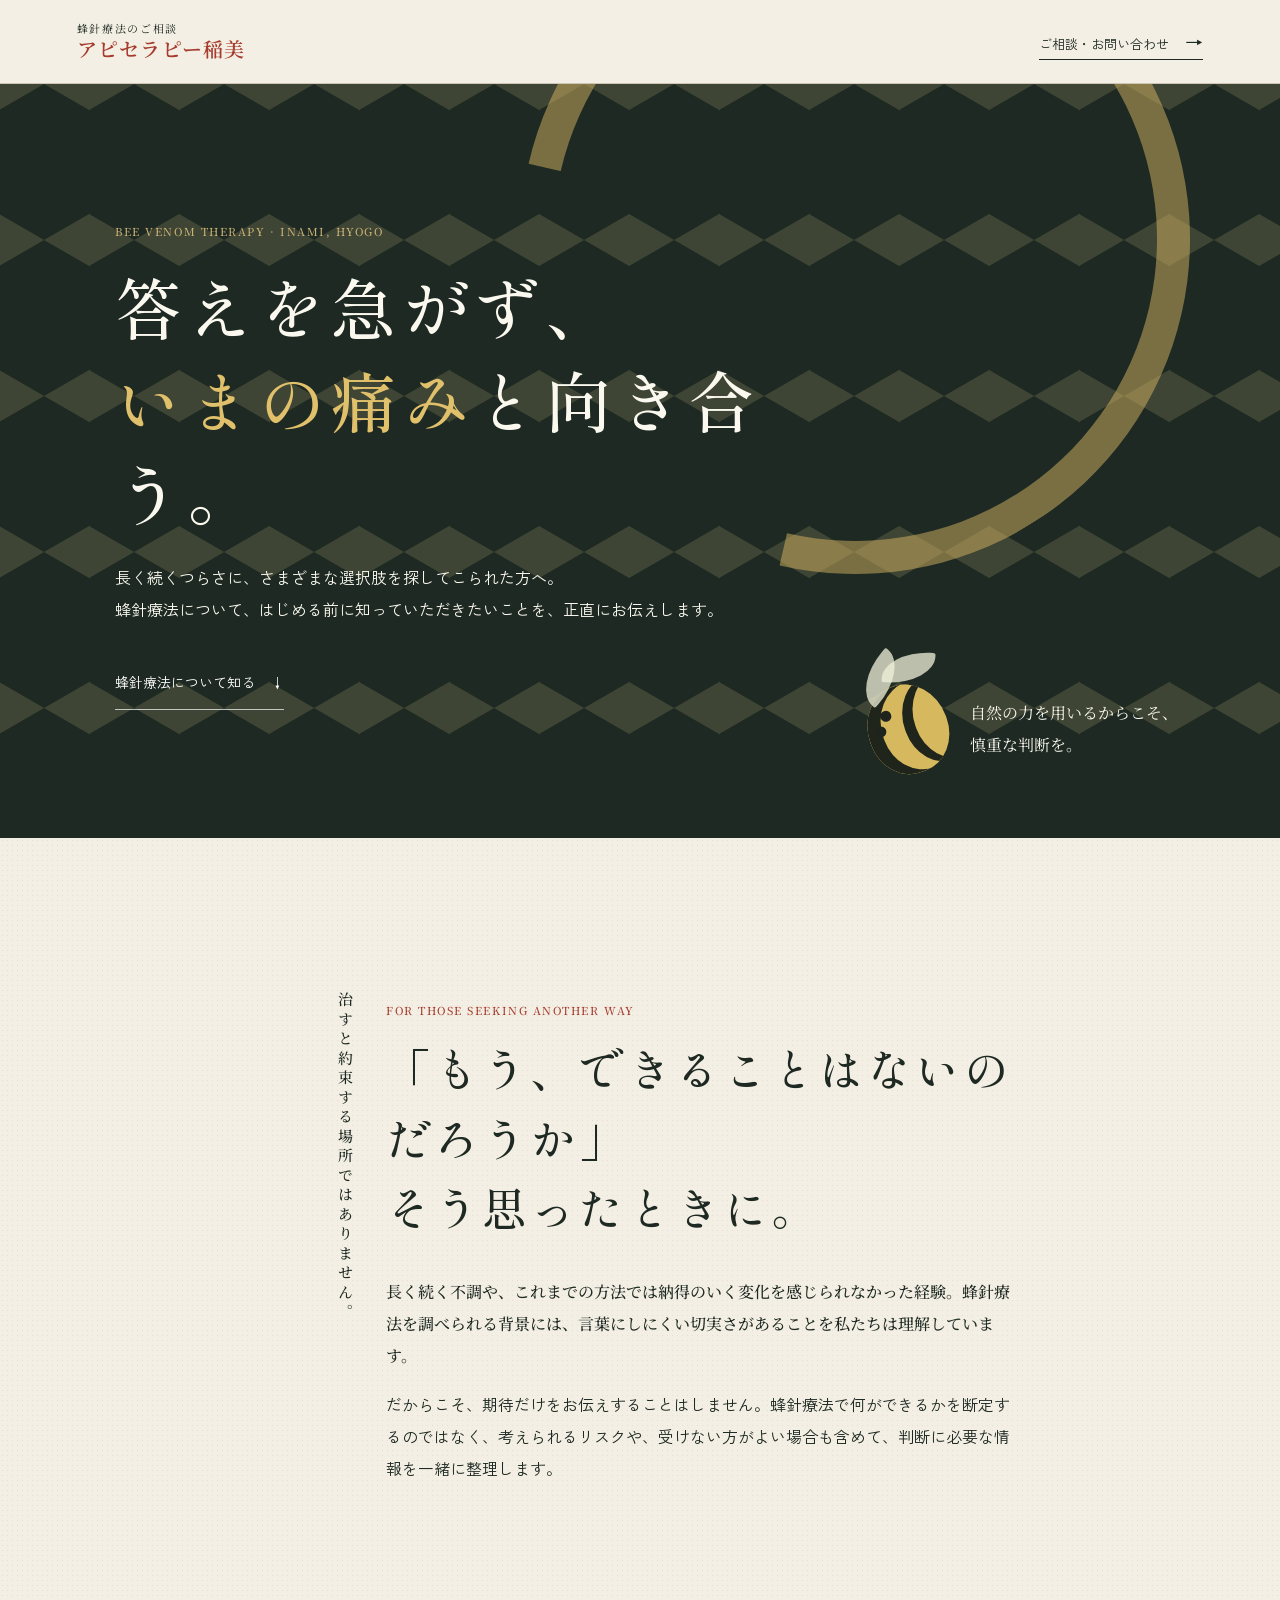
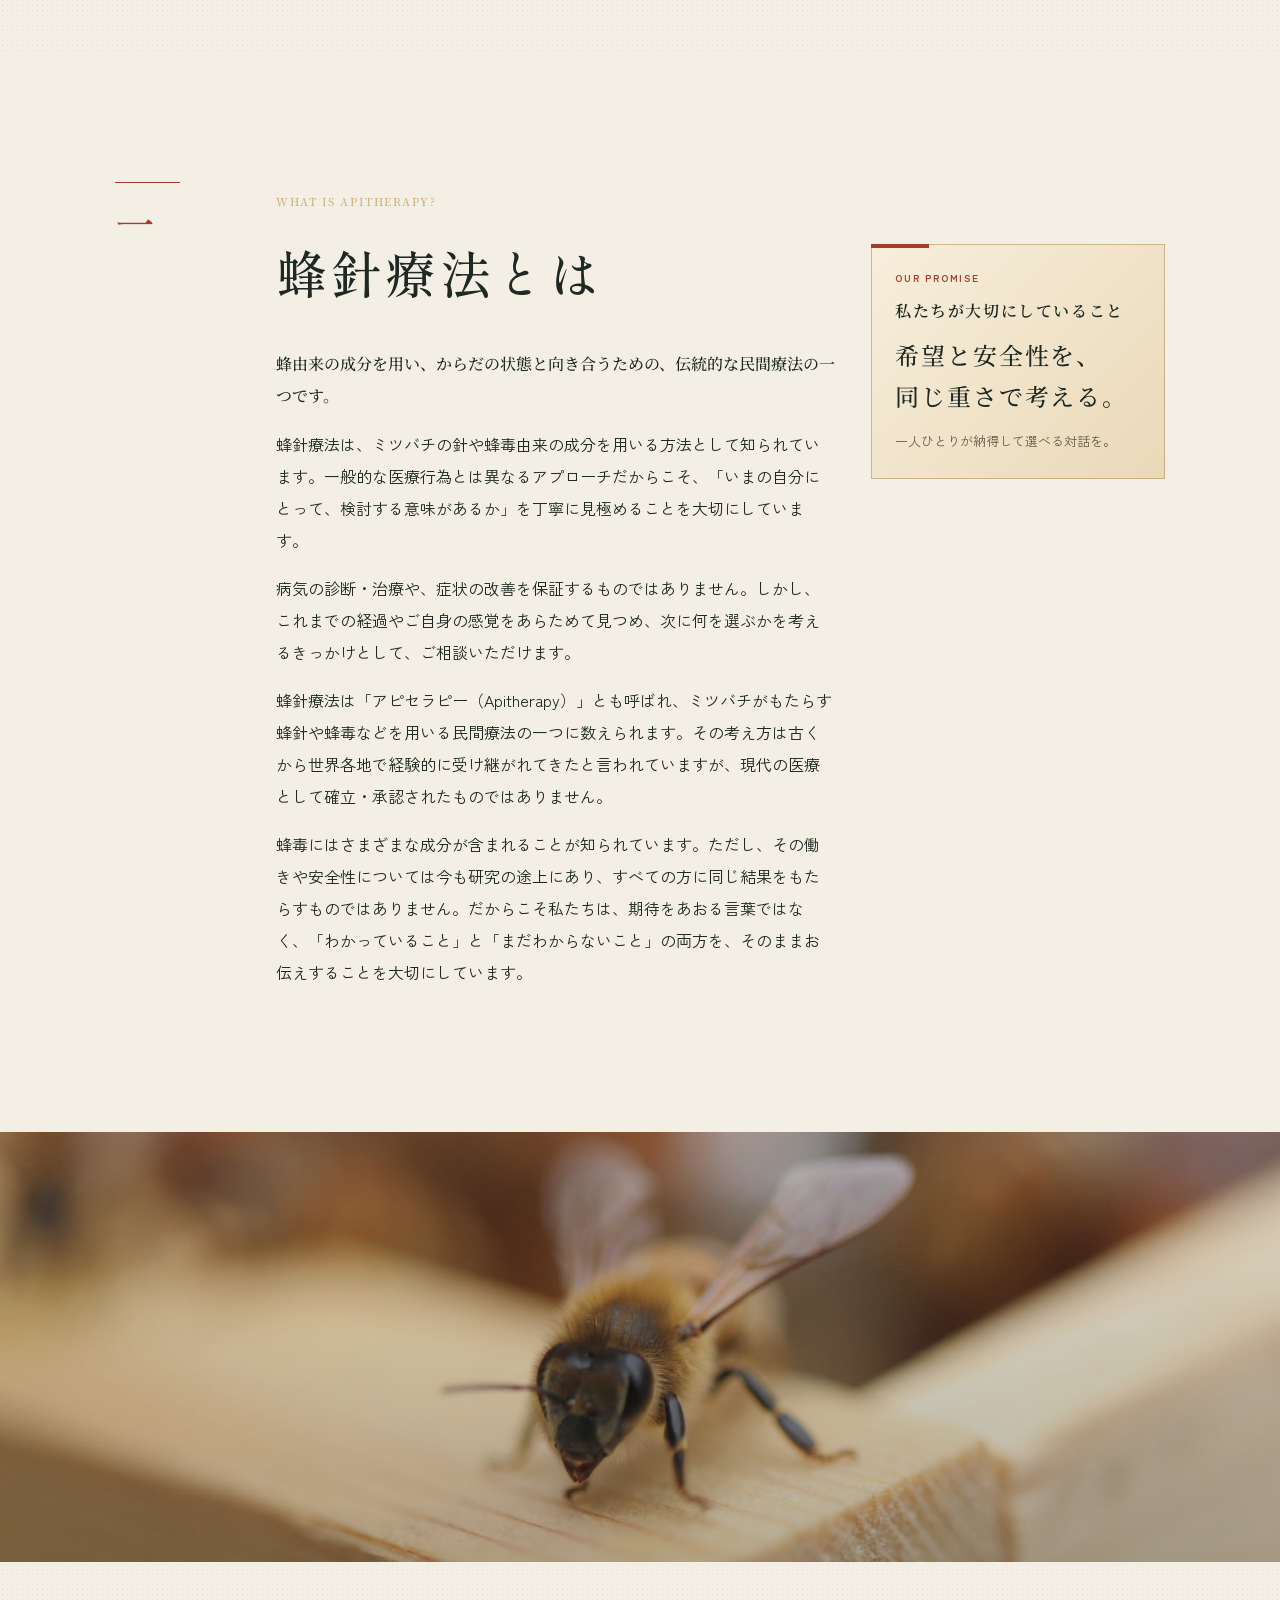
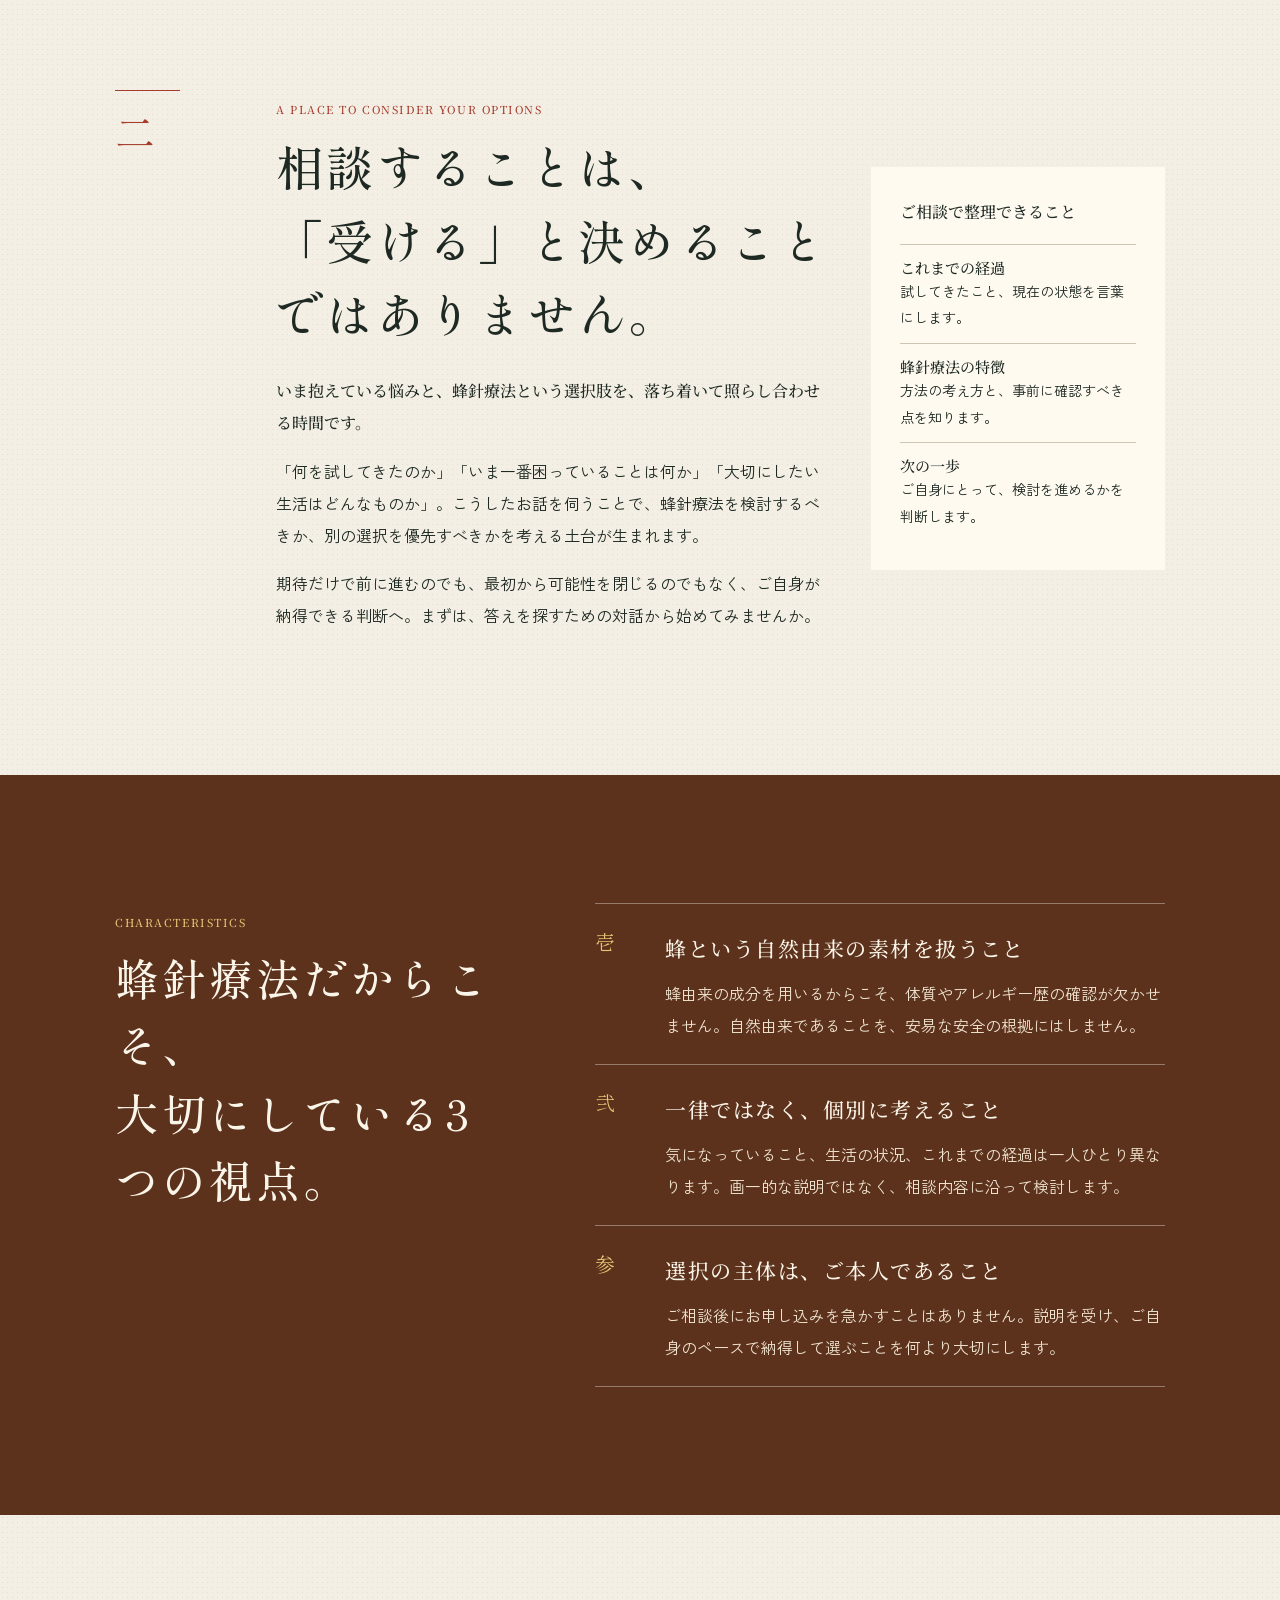
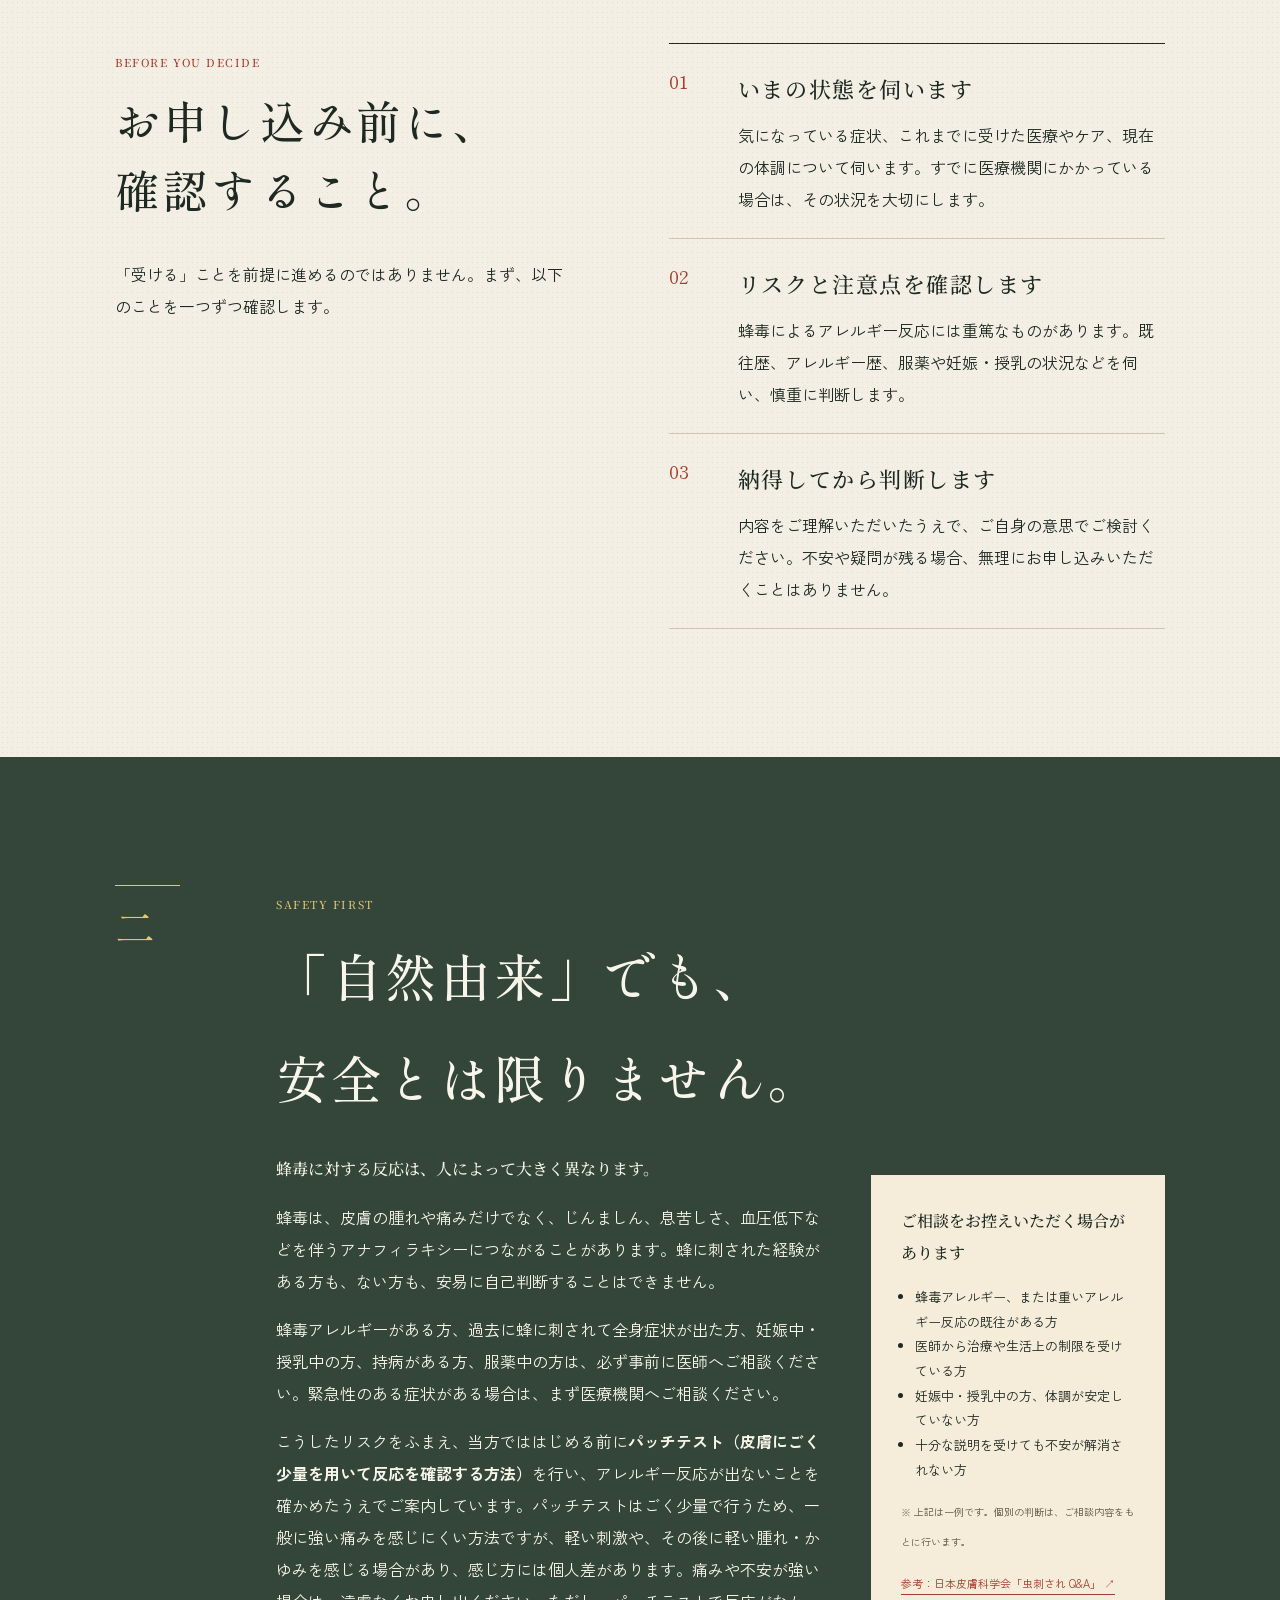
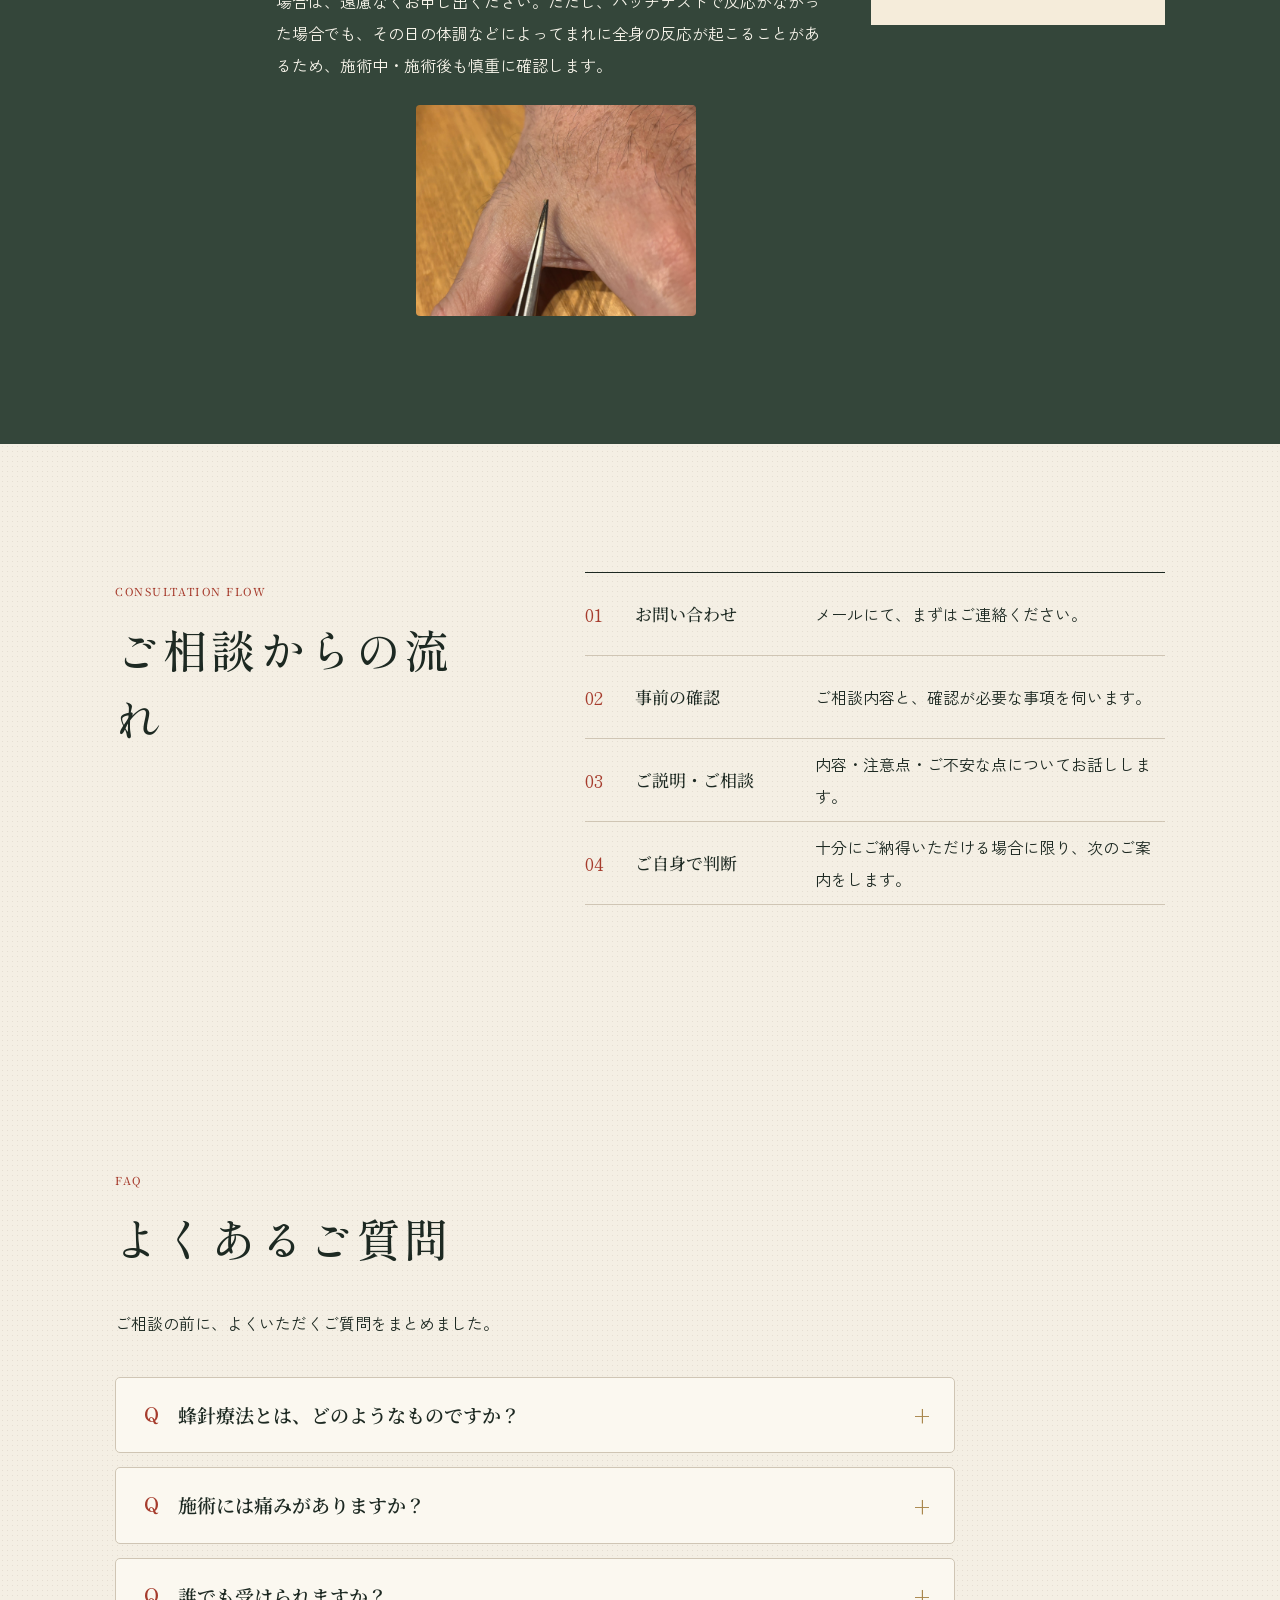
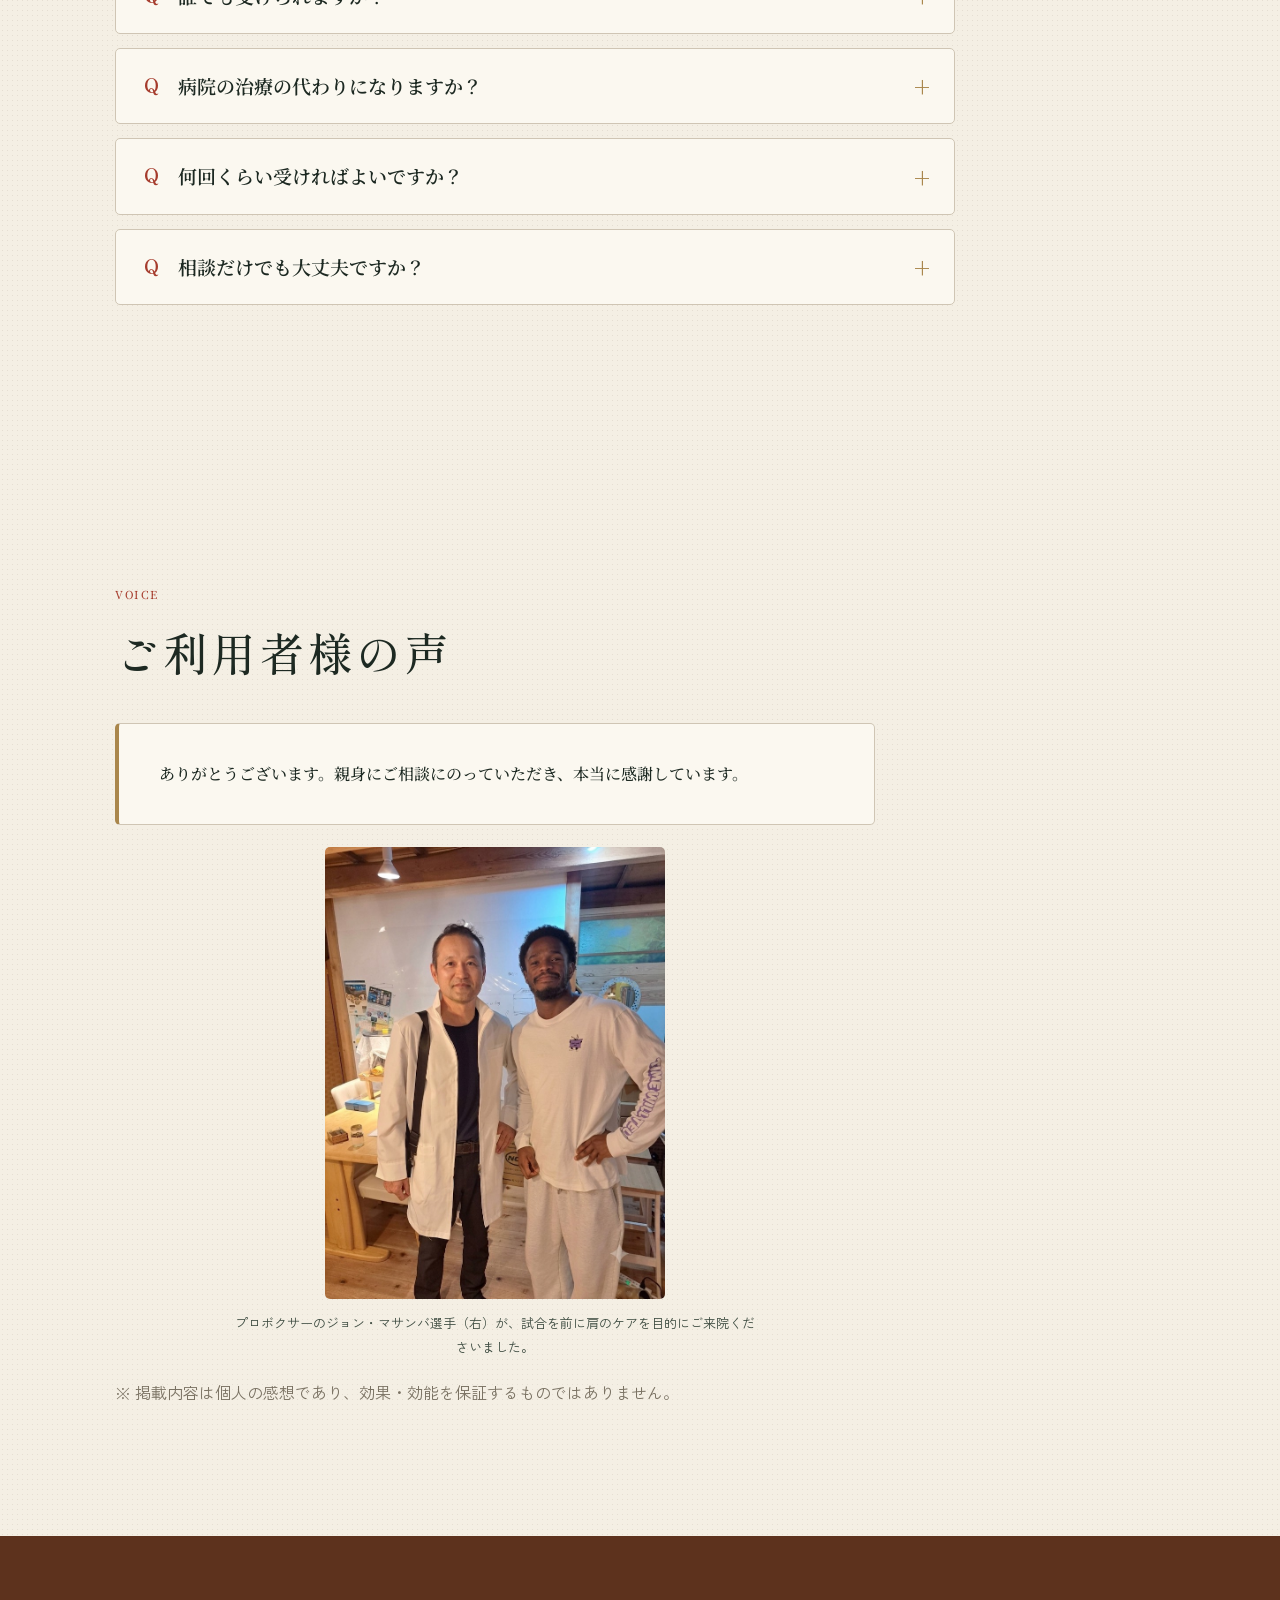
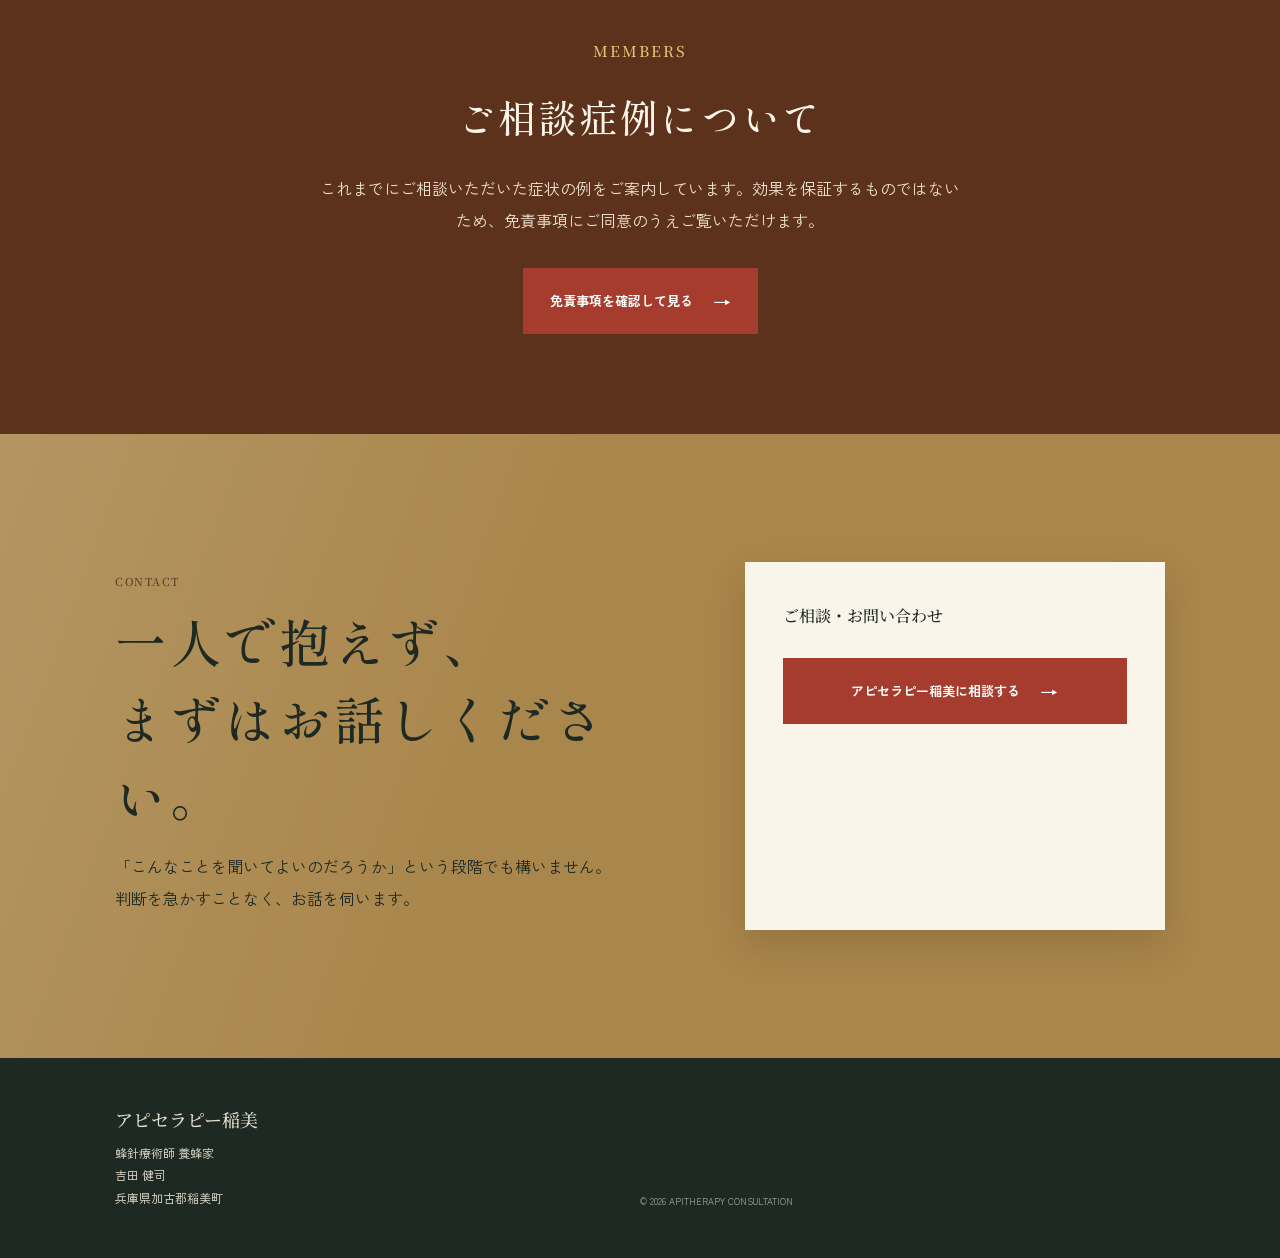
==== index.html @ 3b00c384 "ご利用者様の声にジョン・マサンバ選手との来院写真を追加 Co-Authored-By: Claude Opus 4.8 <noreply@anthropic.com>" ====
<!doctype html>
<html lang="ja">
  <head>
    <meta charset="UTF-8" /><meta name="viewport" content="width=device-width, initial-scale=1.0" />
    <title>アピセラピー稲美｜蜂針療法のご相談（兵庫県稲美町）</title>
    <meta name="description" content="兵庫県加古郡稲美町の「アピセラピー稲美」。蜂針療法（アピセラピー）について、はじめる前に知っておきたい注意点・安全性・リスクまで正直にご案内します。まずはお気軽にご相談ください。" />
    <meta name="robots" content="index, follow" />
    <meta name="google-site-verification" content="mCQTs2Fq7RGVQ4mFXQXhpBmt2rjndBOTUgv58i0Yq2Y" />
    <meta name="theme-color" content="#1d2922" />
    <meta name="format-detection" content="telephone=no" />

    <!-- 本番公開時：URLを実際の独自ドメインに差し替えてください（canonical / og:url / JSON-LD url / sitemap.xml） -->
    <link rel="canonical" href="https://nsmtysak.github.io/apitherapy-consultation/" />

    <!-- Open Graph（Facebook・LINE等のシェア表示用） -->
    <meta property="og:type" content="website" />
    <meta property="og:site_name" content="アピセラピー稲美" />
    <meta property="og:title" content="アピセラピー稲美｜蜂針療法のご相談" />
    <meta property="og:description" content="兵庫県加古郡稲美町。蜂針療法について、注意点・安全性・リスクまで正直にご案内します。まずはご相談ください。" />
    <meta property="og:url" content="https://nsmtysak.github.io/apitherapy-consultation/" />
    <meta property="og:locale" content="ja_JP" />
    <!-- 本番前にOGP画像（推奨1200×630px）を用意し、og:image と twitter:image を追加してください -->

    <!-- Twitter Card -->
    <meta name="twitter:card" content="summary" />
    <meta name="twitter:title" content="アピセラピー稲美｜蜂針療法のご相談" />
    <meta name="twitter:description" content="兵庫県加古郡稲美町。蜂針療法について、注意点・安全性・リスクまで正直にご案内します。" />

    <!-- 絵文字 favicon（ブラウザタブのアイコン） -->
    <link rel="icon" href="data:image/svg+xml,%3Csvg xmlns='http://www.w3.org/2000/svg' viewBox='0 0 100 100'%3E%3Ctext y='.9em' font-size='90'%3E%F0%9F%90%9D%3C/text%3E%3C/svg%3E" />

    <!-- 構造化データ：ローカルビジネス情報（検索結果でのリッチ表示に対応） -->
    <script type="application/ld+json">
    {
      "@context": "https://schema.org",
      "@type": "LocalBusiness",
      "name": "アピセラピー稲美",
      "alternateName": "蜂針療法のご相談 アピセラピー稲美",
      "description": "兵庫県加古郡稲美町。蜂針療法（アピセラピー）について、注意点・安全性・リスクを含め、検討前のご相談を丁寧に承ります。",
      "url": "https://nsmtysak.github.io/apitherapy-consultation/",
      "email": "jitianjiansi509@gmail.com",
      "areaServed": "兵庫県加古郡稲美町",
      "address": {
        "@type": "PostalAddress",
        "addressRegion": "兵庫県",
        "addressLocality": "加古郡稲美町",
        "addressCountry": "JP"
      }
    }
    </script>
    <link rel="preconnect" href="https://fonts.googleapis.com" /><link rel="preconnect" href="https://fonts.gstatic.com" crossorigin />
    <link href="https://fonts.googleapis.com/css2?family=Noto+Serif+JP:wght@400;500;600;700&family=Shippori+Mincho:wght@400;500;600&family=Zen+Kaku+Gothic+New:wght@400;500;700&display=swap" rel="stylesheet" />
    <link rel="stylesheet" href="styles.css?v=2" />
  </head>
  <body>
    <header class="site-header"><a class="brand" href="#top"><small>蜂針療法のご相談</small><b>アピセラピー稲美</b></a><a class="header-cta" href="#contact">ご相談・お問い合わせ <b>→</b></a></header>
    <main id="top">
      <section class="hero">
        <div class="enso" aria-hidden="true"></div>
        <div class="hero-copy"><p class="kicker">BEE VENOM THERAPY · INAMI, HYOGO</p><h1>答えを急がず、<br /><em>いまの痛み</em>と向き合う。</h1><p>長く続くつらさに、さまざまな選択肢を探してこられた方へ。<br />蜂針療法について、はじめる前に知っていただきたいことを、正直にお伝えします。</p><div class="hero-actions"><a class="hero-secondary" href="#first">蜂針療法について知る <span>↓</span></a></div></div>
        <div class="hero-aside"><div class="bee-mark" aria-hidden="true"><i></i><i></i><b></b><b></b><b></b></div><p>自然の力を用いるからこそ、<br />慎重な判断を。</p></div>
      </section>

      <section class="opening paper"><p class="vertical">治すと約束する場所ではありません。</p><div><p class="kicker red">FOR THOSE SEEKING ANOTHER WAY</p><h2>「もう、できることはないのだろうか」<br />そう思ったときに。</h2><p class="large-copy">長く続く不調や、これまでの方法では納得のいく変化を感じられなかった経験。蜂針療法を調べられる背景には、言葉にしにくい切実さがあることを私たちは理解しています。</p><p>だからこそ、期待だけをお伝えすることはしません。蜂針療法で何ができるかを断定するのではなく、考えられるリスクや、受けない方がよい場合も含めて、判断に必要な情報を一緒に整理します。</p></div></section>

      <section class="what" id="first"><div class="section-no">一</div><div><p class="kicker">WHAT IS APITHERAPY?</p><h2>蜂針療法とは</h2><p class="lead">蜂由来の成分を用い、からだの状態と向き合うための、伝統的な民間療法の一つです。</p><p>蜂針療法は、ミツバチの針や蜂毒由来の成分を用いる方法として知られています。一般的な医療行為とは異なるアプローチだからこそ、「いまの自分にとって、検討する意味があるか」を丁寧に見極めることを大切にしています。</p><p>病気の診断・治療や、症状の改善を保証するものではありません。しかし、これまでの経過やご自身の感覚をあらためて見つめ、次に何を選ぶかを考えるきっかけとして、ご相談いただけます。</p><p>蜂針療法は「アピセラピー（Apitherapy）」とも呼ばれ、ミツバチがもたらす蜂針や蜂毒などを用いる民間療法の一つに数えられます。その考え方は古くから世界各地で経験的に受け継がれてきたと言われていますが、現代の医療として確立・承認されたものではありません。</p><p>蜂毒にはさまざまな成分が含まれることが知られています。ただし、その働きや安全性については今も研究の途上にあり、すべての方に同じ結果をもたらすものではありません。だからこそ私たちは、期待をあおる言葉ではなく、「わかっていること」と「まだわからないこと」の両方を、そのままお伝えすることを大切にしています。</p></div><aside class="promise"><span>OUR PROMISE</span><p>私たちが大切にしていること</p><strong>希望と安全性を、<br />同じ重さで考える。</strong><small>一人ひとりが納得して選べる対話を。</small></aside></section>

      <figure class="photo"><img src="images/bee.jpg" alt="花にとまるミツバチ" loading="lazy" width="1200" height="800" onerror="this.closest('.photo').style.display='none'" /></figure>

      <section class="possibility paper"><div class="section-no">二</div><div class="possibility-copy"><p class="kicker red">A PLACE TO CONSIDER YOUR OPTIONS</p><h2>相談することは、<br />「受ける」と決めることではありません。</h2><p class="lead">いま抱えている悩みと、蜂針療法という選択肢を、落ち着いて照らし合わせる時間です。</p><p>「何を試してきたのか」「いま一番困っていることは何か」「大切にしたい生活はどんなものか」。こうしたお話を伺うことで、蜂針療法を検討するべきか、別の選択を優先すべきかを考える土台が生まれます。</p><p>期待だけで前に進むのでも、最初から可能性を閉じるのでもなく、ご自身が納得できる判断へ。まずは、答えを探すための対話から始めてみませんか。</p></div><div class="consult-gain"><p>ご相談で整理できること</p><ol><li><b>これまでの経過</b><span>試してきたこと、現在の状態を言葉にします。</span></li><li><b>蜂針療法の特徴</b><span>方法の考え方と、事前に確認すべき点を知ります。</span></li><li><b>次の一歩</b><span>ご自身にとって、検討を進めるかを判断します。</span></li></ol></div></section>

      <section class="characteristics"><div class="section-title"><p class="kicker">CHARACTERISTICS</p><h2>蜂針療法だからこそ、<br />大切にしている3つの視点。</h2></div><div class="characteristic-list"><article><span>壱</span><h3>蜂という自然由来の素材を扱うこと</h3><p>蜂由来の成分を用いるからこそ、体質やアレルギー歴の確認が欠かせません。自然由来であることを、安易な安全の根拠にはしません。</p></article><article><span>弐</span><h3>一律ではなく、個別に考えること</h3><p>気になっていること、生活の状況、これまでの経過は一人ひとり異なります。画一的な説明ではなく、相談内容に沿って検討します。</p></article><article><span>参</span><h3>選択の主体は、ご本人であること</h3><p>ご相談後にお申し込みを急かすことはありません。説明を受け、ご自身のペースで納得して選ぶことを何より大切にします。</p></article></div></section>


      <section class="steps paper"><div class="section-title"><p class="kicker red">BEFORE YOU DECIDE</p><h2>お申し込み前に、<br />確認すること。</h2><p>「受ける」ことを前提に進めるのではありません。まず、以下のことを一つずつ確認します。</p></div><div class="step-list">
        <article><span>01</span><h3>いまの状態を伺います</h3><p>気になっている症状、これまでに受けた医療やケア、現在の体調について伺います。すでに医療機関にかかっている場合は、その状況を大切にします。</p></article>
        <article><span>02</span><h3>リスクと注意点を確認します</h3><p>蜂毒によるアレルギー反応には重篤なものがあります。既往歴、アレルギー歴、服薬や妊娠・授乳の状況などを伺い、慎重に判断します。</p></article>
        <article><span>03</span><h3>納得してから判断します</h3><p>内容をご理解いただいたうえで、ご自身の意思でご検討ください。不安や疑問が残る場合、無理にお申し込みいただくことはありません。</p></article>
      </div></section>

      <section class="safety"><div class="section-no">二</div><div><p class="kicker">SAFETY FIRST</p><h2>「自然由来」でも、<br />安全とは限りません。</h2><p class="lead">蜂毒に対する反応は、人によって大きく異なります。</p><p>蜂毒は、皮膚の腫れや痛みだけでなく、じんましん、息苦しさ、血圧低下などを伴うアナフィラキシーにつながることがあります。蜂に刺された経験がある方も、ない方も、安易に自己判断することはできません。</p><p>蜂毒アレルギーがある方、過去に蜂に刺されて全身症状が出た方、妊娠中・授乳中の方、持病がある方、服薬中の方は、必ず事前に医師へご相談ください。緊急性のある症状がある場合は、まず医療機関へご相談ください。</p><p>こうしたリスクをふまえ、当方でははじめる前に<b>パッチテスト（皮膚にごく少量を用いて反応を確認する方法）</b>を行い、アレルギー反応が出ないことを確かめたうえでご案内しています。パッチテストはごく少量で行うため、一般に強い痛みを感じにくい方法ですが、軽い刺激や、その後に軽い腫れ・かゆみを感じる場合があり、感じ方には個人差があります。痛みや不安が強い場合は、遠慮なくお申し出ください。ただし、パッチテストで反応がなかった場合でも、その日の体調などによってまれに全身の反応が起こることがあるため、施術中・施術後も慎重に確認します。</p><figure class="safety-photo"><img src="images/stinger.jpg" alt="ピンセットでつまんだミツバチの蜂針" loading="lazy" width="1493" height="1120" onerror="this.closest('.safety-photo').style.display='none'" /></figure></div><div class="safety-box"><p>ご相談をお控えいただく場合があります</p><ul><li>蜂毒アレルギー、または重いアレルギー反応の既往がある方</li><li>医師から治療や生活上の制限を受けている方</li><li>妊娠中・授乳中の方、体調が安定していない方</li><li>十分な説明を受けても不安が解消されない方</li></ul><small>※ 上記は一例です。個別の判断は、ご相談内容をもとに行います。</small><a class="reference" href="https://qa.dermatol.or.jp/qa16/q09.html" target="_blank" rel="noopener">参考：日本皮膚科学会「虫刺され Q&amp;A」 ↗</a></div></section>

      <section class="flow paper"><div class="section-title"><p class="kicker red">CONSULTATION FLOW</p><h2>ご相談からの流れ</h2></div><ol><li><b>お問い合わせ</b><span>メールにて、まずはご連絡ください。</span></li><li><b>事前の確認</b><span>ご相談内容と、確認が必要な事項を伺います。</span></li><li><b>ご説明・ご相談</b><span>内容・注意点・ご不安な点についてお話しします。</span></li><li><b>ご自身で判断</b><span>十分にご納得いただける場合に限り、次のご案内をします。</span></li></ol></section>

      <section class="faq paper" id="faq"><div class="section-title"><p class="kicker red">FAQ</p><h2>よくあるご質問</h2><p>ご相談の前に、よくいただくご質問をまとめました。</p></div><div class="faq-list">
        <details><summary>蜂針療法とは、どのようなものですか？</summary><p>ミツバチの蜂針や蜂毒由来の成分を用いる、古くから世界各地で知られてきた民間療法の一つです。一般的な医療行為とは異なり、効果・効能を保証するものではありません。</p></details>
        <details><summary>施術には痛みがありますか？</summary><p>蜂針を用いるため、チクッとした刺激や、その後の腫れ・かゆみを伴うことがあります。感じ方には個人差があり、事前に方法や起こりうる反応を必ずご説明します。</p></details>
        <details><summary>誰でも受けられますか？</summary><p>いいえ。蜂毒アレルギーのある方、過去に蜂に刺されて全身症状が出た方、妊娠中・授乳中の方、持病や服薬中の方などは、お受けいただけない場合があります。安全のため、事前の確認を必ず行います。</p></details>
        <details><summary>病院の治療の代わりになりますか？</summary><p>なりません。蜂針療法は医療の代替ではありません。現在治療を受けている方は、主治医の指示を優先してください。当方は診断や治療を行うものではありません。</p></details>
        <details><summary>何回くらい受ければよいですか？</summary><p>回数や頻度を一律にお約束することはありません。ご相談のうえ、ご本人が納得できる範囲で判断していただきます。</p></details>
        <details><summary>相談だけでも大丈夫ですか？</summary><p>はい。「受ける」と決める前の情報収集の段階でも構いません。疑問や不安を伺うことを大切にし、無理な勧誘は一切いたしません。</p></details>
      </div></section>

      <section class="voice paper" id="voice"><div class="section-title"><p class="kicker red">VOICE</p><h2>ご利用者様の声</h2></div><figure class="voice-card"><blockquote><p>ありがとうございます。親身にご相談にのっていただき、本当に感謝しています。</p></blockquote></figure><figure class="visit-photo"><img src="images/S__49102850.jpg" alt="吉田健司とプロボクサーのジョン・マサンバ選手" loading="lazy" width="769" height="1024" onerror="this.closest('.visit-photo').style.display='none'" /><figcaption>プロボクサーのジョン・マサンバ選手（右）が、試合を前に肩のケアを目的にご来院くださいました。</figcaption></figure><p class="voice-note">※ 掲載内容は個人の感想であり、効果・効能を保証するものではありません。</p></section>

      <section class="members-link"><div><p class="kicker red">MEMBERS</p><h2>ご相談症例について</h2><p>これまでにご相談いただいた症状の例をご案内しています。効果を保証するものではないため、免責事項にご同意のうえご覧いただけます。</p><a class="button" href="disclaimer.html">免責事項を確認して見る <span>→</span></a></div></section>

      <section class="contact" id="contact"><div><p class="kicker">CONTACT</p><h2>一人で抱えず、<br />まずはお話しください。</h2><p>「こんなことを聞いてよいのだろうか」という段階でも構いません。<br />判断を急かすことなく、お話を伺います。</p></div><div class="contact-card"><p>ご相談・お問い合わせ</p><a class="button" href="contact-disclaimer.html">アピセラピー稲美に相談する <span>→</span></a></div></section>
    </main>
    <footer><div><strong>アピセラピー稲美</strong><p>蜂針療術師 養蜂家<br />吉田 健司<br />兵庫県加古郡稲美町</p></div><small>© <span id="year"></span> APITHERAPY CONSULTATION</small></footer>
    <style>
      .possibility{padding:clamp(75px,10vw,145px) clamp(25px,9vw,150px);display:grid;grid-template-columns:12% minmax(0,1fr) 28%;gap:35px}.possibility h2{font-size:clamp(31px,3.7vw,53px);line-height:1.55;margin:12px 0 25px}.possibility-copy{max-width:690px}.consult-gain{align-self:center;background:#fffaf0;padding:29px}.consult-gain>p{font:500 17px "Noto Serif JP";margin:0 0 16px}.consult-gain ol{list-style:none;padding:0;margin:0}.consult-gain li{border-top:1px solid var(--line);padding:12px 0;display:grid}.consult-gain b{font:500 15px "Noto Serif JP"}.consult-gain span{font-size:12px;line-height:1.8}.characteristics{background:#5d321d;color:#faf5e9;padding:clamp(75px,10vw,135px) clamp(25px,9vw,150px);display:grid;grid-template-columns:36% 1fr;gap:8vw}.characteristics .kicker{color:#e5c876}.characteristics h2{font-size:clamp(30px,3.4vw,48px);line-height:1.55;margin:14px 0}.characteristic-list{border-top:1px solid rgba(255,255,255,.35)}.characteristic-list article{display:grid;grid-template-columns:55px 1fr;column-gap:15px;border-bottom:1px solid rgba(255,255,255,.35);padding:23px 0}.characteristic-list span{grid-row:span 2;color:#e5c876;font:20px "Shippori Mincho"}.characteristic-list h3{margin:0;font-size:21px;font-family:"Noto Serif JP",serif}.characteristic-list p{grid-column:2;font-size:13px;line-height:1.95;margin:8px 0 0;color:#eee2ce}.reference{display:block;width:max-content;max-width:100%;margin-top:17px;color:var(--red);font-size:11px;text-decoration:none;border-bottom:1px solid currentColor}.line-link{background:#06c755;border-color:#06c755;color:#fff;transition:background .2s}.line-link:hover{background:#05af4b;border-color:#05af4b}@media(max-width:760px){body{font-size:14px;line-height:1.95}.site-header{position:sticky;top:0;z-index:20;padding:0 18px;background:rgba(244,239,228,.96)}.brand{font-size:15px}.brand b{font-size:16px}.brand small{font-size:9px}.header-cta{font-size:10px;white-space:nowrap}.header-cta b{margin-left:6px}.hero{min-height:calc(100svh - 70px);padding:76px 24px 42px}.hero:before{background-size:65px 113px}.hero-copy{padding-top:12px}.hero h1{font-size:clamp(37px,10.5vw,47px);line-height:1.38;margin:15px 0}.hero-copy>p:not(.kicker){font-size:13px;line-height:2}.hero .button{width:100%;margin-top:22px}.hero-aside{display:none}.enso{opacity:.65}.opening,.what,.possibility,.safety,.steps,.flow,.contact,.characteristics{grid-template-columns:1fr;gap:23px;padding-left:22px;padding-right:22px}.opening{padding-top:68px;padding-bottom:68px}.opening h2,.section-title h2,.possibility h2,.characteristics h2{font-size:29px;line-height:1.55;margin-bottom:22px}.vertical{font-size:12px}.large-copy,.lead{font-size:16px;line-height:2}.section-no{font-size:29px;width:48px}.what,.possibility,.safety{padding-top:68px;padding-bottom:68px}.what h2,.safety h2{font-size:31px}.what aside{margin-top:4px;padding-left:18px}.what aside strong{font-size:17px}.consult-gain,.safety-box{padding:23px 19px}.characteristics{padding-top:68px;padding-bottom:68px}.characteristic-list article{grid-template-columns:38px 1fr;padding:20px 0}.characteristic-list h3{font-size:18px;line-height:1.65}.characteristic-list p{font-size:12px;line-height:1.85}.steps,.flow{padding-top:68px;padding-bottom:68px}.step-list article{grid-template-columns:38px 1fr;padding:18px 0}.step-list h3{font-size:18px}.flow li{grid-template-columns:38px 1fr;align-items:start;padding:15px 0;min-height:0}.flow li span{grid-column:2;line-height:1.75}.contact{padding-top:70px;padding-bottom:70px}.contact h2{font-size:32px}.contact-card{padding:25px 20px}.contact-card .button,.line-link{min-height:53px}.contact-card .button{margin-top:18px}footer{padding:38px 22px 30px;gap:16px}.reference{white-space:normal}.button{min-height:52px}}
    </style>
    <style>
      /* Conversion-first polish: containment, hierarchy and a stronger trust cue */
      html,body{max-width:100%;width:100%;overflow-x:clip;overscroll-behavior-x:none;touch-action:pan-y}.site-header,main,.hero,.opening,.what,.possibility,.characteristics,.steps,.safety,.flow,.contact,footer{max-width:100%;width:100%;overflow-x:hidden}.site-header,.hero,.opening,.what,.possibility,.characteristics,.steps,.safety,.flow,.contact,footer{overflow:hidden}main *,header *,footer *{min-width:0}.hero-copy{max-width:760px}.hero .button{box-shadow:0 10px 24px rgba(0,0,0,.18);transition:transform .2s,box-shadow .2s}.hero .button:hover{transform:translateY(-2px);box-shadow:0 14px 28px rgba(0,0,0,.25)}.what{align-items:start}.promise{position:relative;margin-top:62px!important;padding:29px 24px 27px!important;border:0!important;background:linear-gradient(135deg,#f7eedc,#ead9b8);box-shadow:inset 0 0 0 1px rgba(169,134,75,.5)}.promise:before{content:"";position:absolute;top:0;left:0;width:58px;height:4px;background:var(--red)}.promise span{display:block;color:var(--red);font:600 10px/1 "Zen Kaku Gothic New";letter-spacing:.18em}.promise p{margin:12px 0 8px!important;color:var(--ink)!important;font:600 15px/1.7 "Noto Serif JP"!important;letter-spacing:.08em}.promise strong{display:block;font-size:24px!important;line-height:1.7!important;letter-spacing:.08em}.promise small{display:block;margin-top:13px;color:#665d4b;font-size:11px;line-height:1.7}.contact{position:relative}.contact:before{content:"";position:absolute;inset:0;background:linear-gradient(110deg,rgba(255,255,255,.13),transparent 42%);pointer-events:none}.contact>*{position:relative}.contact-card{box-shadow:0 16px 35px rgba(62,38,14,.18)}.contact-card .button,.line-link{transition:transform .2s,box-shadow .2s}.contact-card .button:hover,.line-link:hover{transform:translateY(-2px);box-shadow:0 8px 17px rgba(29,41,34,.18)}@media(max-width:760px){html,body{overflow-x:clip!important;overscroll-behavior-x:none;touch-action:pan-y}.hero{overflow:hidden}.hero-copy{max-width:none}.promise{margin-top:12px!important;padding:25px 20px 23px!important}.promise p{font-size:15px!important}.promise strong{font-size:22px!important}.hero .button{box-shadow:none}.contact-card .button:hover,.line-link:hover,.hero .button:hover{transform:none}}
    </style>
    <style>
      /* Readability and CTA hierarchy pass */
      main p:not(.kicker):not(.vertical),.flow li span{font-size:16px!important;line-height:2!important}.hero-copy>p:not(.kicker){font-size:17px!important;line-height:2!important}.hero-actions{display:flex;align-items:center;gap:22px;margin-top:30px}.hero .button{margin:0}.hero-secondary{color:#fff;text-decoration:none;border-bottom:1px solid rgba(255,255,255,.7);font-size:14px;padding:13px 0}.hero-secondary span{margin-left:11px}.promise p{font-size:17px!important}.promise small{font-size:13px}.step-list p,.characteristic-list p,.consult-gain span{font-size:14px!important;line-height:1.9!important}@media(max-width:760px){main p:not(.kicker):not(.vertical),.flow li span{font-size:16px!important;line-height:1.95!important}.hero-copy>p:not(.kicker){font-size:16px!important;line-height:1.9!important}.hero-actions{display:grid;gap:14px;margin-top:25px}.hero .button{width:100%;margin:0}.hero-secondary{justify-self:start;font-size:14px;padding:8px 0}.step-list p,.characteristic-list p,.consult-gain span{font-size:14px!important;line-height:1.9!important}}
    </style><script src="script.js"></script>
  </body>
</html>
---- styles.css ----
:root{--ink:#1d2922;--tea:#435447;--paper:#f4efe4;--cream:#fbf8f0;--red:#a63c2d;--gold:#a9864b;--line:#cfc5b4}*{box-sizing:border-box}html{scroll-behavior:smooth}body{margin:0;color:var(--ink);background:var(--paper);font:15px/2 "Zen Kaku Gothic New",sans-serif}.site-header{position:sticky;top:0;z-index:50;height:84px;padding:0 clamp(22px,6vw,108px);display:flex;align-items:center;justify-content:space-between;border-bottom:1px solid var(--line);background:rgba(244,239,228,.96);backdrop-filter:blur(6px)}.brand{font:500 18px "Noto Serif JP";color:var(--ink);text-decoration:none}.brand b{font:600 20px/1.3 "Noto Serif JP";display:block;color:var(--red);letter-spacing:.06em}.brand small{font:11px/1.3 "Noto Serif JP";display:block;letter-spacing:.15em;color:var(--ink)}.header-cta{font-size:13px;color:var(--ink);text-decoration:none;border-bottom:1px solid var(--ink)}.header-cta b{font-size:18px;margin-left:12px}.hero{min-height:690px;position:relative;overflow:hidden;background:var(--ink);color:#fbf9ef;padding:clamp(80px,10vw,140px) clamp(25px,9vw,150px)}.hero:before{content:"";position:absolute;inset:0;opacity:.22;background-image:linear-gradient(30deg,#b8a775 12%,transparent 12.5%,transparent 87%,#b8a775 87.5%,#b8a775),linear-gradient(150deg,#b8a775 12%,transparent 12.5%,transparent 87%,#b8a775 87.5%,#b8a775);background-size:90px 156px;background-position:0 0,0 0}.hero-copy{max-width:700px;position:relative;z-index:2}.kicker{font:500 11px "Noto Serif JP";letter-spacing:.14em;color:#c9b176}.kicker.red{color:var(--red)}h1,h2,h3{font-family:"Shippori Mincho","Noto Serif JP",serif;font-weight:500;letter-spacing:.07em}h1{font-size:clamp(42px,5.2vw,74px);line-height:1.4;margin:21px 0}h1 em{font-style:normal;color:#e1c06c}.hero-copy>p:not(.kicker){font-size:15px;line-height:2.1}.button{display:inline-flex;justify-content:center;align-items:center;background:var(--red);color:#fff;text-decoration:none;padding:15px 27px;margin-top:26px;font-size:13px;font-weight:700}.button span{margin-left:20px;font-size:18px}.hero-primary{font-size:16px}.hero-primary span{font-size:21px}.hero-aside{position:absolute;z-index:2;right:8%;bottom:8%;display:flex;gap:22px;align-items:center}.hero-aside p{font:14px/1.9 "Noto Serif JP"}.bee-mark{height:90px;width:80px;background:#d6b85e;border-radius:50% 50% 47% 47%;position:relative;box-shadow:inset 14px 0 #20251c,inset 37px 0 #d6b85e,inset 48px 0 #20251c;transform:rotate(-20deg)}.bee-mark:before,.bee-mark:after{content:"";position:absolute;width:53px;height:31px;border-radius:90% 5% 90% 5%;background:rgba(242,242,218,.75);top:-28px}.bee-mark:before{left:5px;transform:rotate(-30deg)}.bee-mark:after{left:35px;transform:rotate(22deg)}.bee-mark i{position:absolute;width:11px;height:11px;background:#1e241d;border-radius:50%;left:8px;top:33px}.bee-mark i+i{top:20px;left:18px}.enso{position:absolute;right:7%;top:-180px;width:670px;height:670px;border:33px solid rgba(213,181,98,.5);border-left-color:transparent;border-radius:50%;transform:rotate(-32deg)}.hero-seal{position:absolute;z-index:3;right:8%;top:70px;width:88px;height:88px;display:grid;place-items:center;text-align:center;border-radius:50%;background:var(--red);color:#fff;font:18px/1.2 "Shippori Mincho";transform:rotate(11deg)}.hero-seal span{font-size:11px}.paper{background:var(--paper);background-image:radial-gradient(rgba(80,61,33,.09) .7px,transparent .7px);background-size:5px 5px}.opening{padding:clamp(90px,12vw,170px) clamp(28px,20vw,300px);display:grid;grid-template-columns:100px 1fr;gap:30px}.vertical{font:500 15px "Noto Serif JP";writing-mode:vertical-rl;letter-spacing:.3em;margin:0}.opening h2,.section-title h2{font-size:clamp(30px,3.5vw,51px);line-height:1.55;margin:15px 0 35px}.opening p:not(.kicker):not(.vertical){max-width:740px}.large-copy{font:500 18px/2.1 "Noto Serif JP"}.what,.safety{padding:clamp(75px,10vw,145px) clamp(25px,9vw,150px);display:grid;grid-template-columns:12% minmax(0,1fr) 28%;gap:35px}.section-no{font:40px "Shippori Mincho";color:var(--red);border-top:1px solid var(--red);padding-top:11px;width:65px}.what h2,.safety h2{font-size:clamp(34px,4vw,57px);margin:12px 0 25px}.lead{font:500 18px/2 "Noto Serif JP"}.what>div:nth-child(2),.safety>div:nth-child(2){max-width:690px}.what aside{border-left:1px solid var(--gold);padding:10px 0 10px 25px;height:max-content;margin-top:90px}.what aside p{font-size:11px;color:var(--red);letter-spacing:.1em}.what aside strong{font:500 20px/1.8 "Noto Serif JP"}.steps{padding:clamp(75px,10vw,140px) clamp(25px,9vw,150px);display:grid;grid-template-columns:43% 1fr;gap:8vw}.section-title>p:not(.kicker){max-width:450px}.step-list{border-top:1px solid var(--ink)}.step-list article{padding:23px 0;border-bottom:1px solid var(--line);display:grid;grid-template-columns:52px 1fr;column-gap:17px}.step-list span{grid-row:span 2;color:var(--red);font:19px "Shippori Mincho"}.step-list h3{font-size:22px;margin:0;font-family:"Noto Serif JP",serif}.step-list p{font-size:13px;line-height:1.9;margin:8px 0 0}.safety{background:#34463a;color:#f8f5eb}.safety .kicker{color:#ddc475}.safety .section-no{color:#e7c76d;border-color:#e7c76d}.safety-box{align-self:center;background:#f5ecda;color:var(--ink);padding:30px}.safety-box p{font:500 17px "Noto Serif JP";margin-top:0}.safety-box ul{padding-left:1.1em;font-size:13px;line-height:1.9}.safety-box small{font-size:10px;color:#665d4b}.flow{padding:clamp(75px,10vw,140px) clamp(25px,9vw,150px);display:grid;grid-template-columns:35% 1fr;gap:8vw}.flow ol{list-style:none;margin:0;padding:0;border-top:1px solid var(--ink);counter-reset:flow}.flow li{display:grid;grid-template-columns:50px 180px 1fr;align-items:center;min-height:83px;border-bottom:1px solid var(--line);counter-increment:flow}.flow li:before{content:"0" counter(flow);color:var(--red);font:18px "Shippori Mincho"}.flow li b{font:500 17px "Noto Serif JP"}.flow li span{font-size:13px}.contact{background:var(--gold);padding:clamp(75px,10vw,140px) clamp(25px,9vw,150px);display:grid;grid-template-columns:1fr 420px;gap:8vw}.contact .kicker{color:#5f3825}.contact h2{font-size:clamp(32px,4vw,55px);line-height:1.5;margin:14px 0}.contact-card{background:#f9f5ea;padding:38px}.contact-card>p{font:500 18px "Noto Serif JP";margin:0}.contact-card .button{width:100%}.line-link{display:block;text-align:center;color:var(--ink);border:1px solid var(--ink);margin-top:10px;padding:14px;text-decoration:none;font-size:13px;font-weight:700}.line-link span{margin-left:20px}.contact-card small{font-size:10px;line-height:1.6;display:block;margin-top:17px;color:#655b4b}footer{background:var(--ink);color:#e5dfd0;padding:48px clamp(25px,9vw,150px);display:grid;grid-template-columns:1fr 1fr auto;gap:30px;font-size:12px;line-height:1.9}footer strong{font:500 18px "Noto Serif JP"}footer p{margin:8px 0 0}footer small{font-size:9px;align-self:end;color:#aeb4a9}.members-link{background:#5d321d;color:#faf5e9;padding:clamp(60px,8vw,100px) clamp(25px,9vw,150px);text-align:center}.members-link .kicker{color:#e5c876}.members-link h2{font-size:clamp(26px,3vw,40px);margin:12px 0 18px}.members-link p{max-width:640px;margin:0 auto 8px;font-size:15px;line-height:2;color:#eee2ce}.members-link .button{margin-top:24px}.gate{padding:clamp(50px,8vw,90px) clamp(22px,9vw,150px);background:var(--paper)}.gate-inner{max-width:760px;margin:0 auto}.gate-inner h1{font-size:clamp(28px,3.4vw,44px);margin:12px 0 20px}.gate-lead{font:500 17px/2 "Noto Serif JP";margin-bottom:28px}.gate-box{background:var(--cream);border:1px solid var(--line);border-left:4px solid var(--red);border-radius:5px;padding:28px 32px}.gate-box h2{font-size:20px;margin:0 0 16px}.gate-box ul{margin:0;padding-left:1.2em;font-size:14px;line-height:1.95}.gate-box li{margin-bottom:10px}.gate-check{display:flex;align-items:flex-start;gap:10px;margin:26px 0;font-size:15px;line-height:1.7;cursor:pointer}.gate-check input{margin-top:5px;width:18px;height:18px;flex:none}.gate-actions{display:flex;flex-direction:column;align-items:flex-start;gap:16px}.gate-actions .button{margin-top:0;border:0;cursor:pointer;font-family:inherit}.gate-actions .button:disabled{opacity:.4;cursor:not-allowed}.gate-back{color:var(--tea);font-size:13px;text-decoration:none;border-bottom:1px solid var(--tea)}.symptoms{padding:clamp(50px,8vw,90px) clamp(22px,9vw,150px);background:var(--paper)}.symptoms-inner{max-width:820px;margin:0 auto}.symptoms-inner h1{font-size:clamp(28px,3.4vw,44px);margin:12px 0 20px}.symptoms-note{background:var(--cream);border:1px solid var(--line);border-radius:5px;padding:20px 24px;font-size:14px!important;line-height:1.95!important;color:#3d4b40;margin-bottom:30px}.symptoms-list{margin:0;padding:0;list-style:none;counter-reset:sym;display:grid;grid-template-columns:repeat(auto-fill,minmax(230px,1fr));gap:10px 22px}.symptoms-list li{counter-increment:sym;position:relative;padding:12px 10px 12px 44px;border-bottom:1px solid var(--line);font-size:15px}.symptoms-list li:before{content:counter(sym);position:absolute;left:6px;top:12px;min-width:26px;color:var(--red);font:600 15px "Shippori Mincho"}.symptoms-foot{margin-top:32px;font-size:15px;line-height:2}.symptoms-foot a{color:var(--red)}.symptoms .gate-back{display:inline-block;margin-top:24px}.faq{padding:clamp(75px,10vw,140px) clamp(25px,9vw,150px)}.faq .section-title>p:not(.kicker){margin-top:14px}.faq-list{max-width:840px;margin:38px 0 0}.faq-list details{background:var(--cream);border:1px solid var(--line);border-radius:5px;margin-bottom:14px;overflow:hidden}.faq-list summary{position:relative;list-style:none;cursor:pointer;padding:22px 54px 22px 62px;font:600 19px/1.6 "Noto Serif JP";color:var(--ink)}.faq-list summary::-webkit-details-marker{display:none}.faq-list summary:before{content:"Q";position:absolute;left:28px;top:22px;color:var(--red);font:700 19px "Shippori Mincho"}.faq-list summary:after{content:"+";position:absolute;right:24px;top:50%;transform:translateY(-50%);color:var(--gold);font:400 26px/1 "Shippori Mincho"}.faq-list details[open] summary:after{content:"−"}.faq-list details p{position:relative;margin:0 28px;padding:16px 0 24px 34px;border-top:1px solid var(--line);font-size:15px!important;line-height:1.95!important;color:#3d4b40}.faq-list details p:before{content:"A";position:absolute;left:0;top:16px;color:var(--gold);font:700 17px "Shippori Mincho"}.voice{padding:clamp(75px,10vw,140px) clamp(25px,9vw,150px)}.voice-card{max-width:760px;margin:36px 0 0;background:var(--cream);border:1px solid var(--line);border-left:4px solid var(--gold);border-radius:5px;padding:34px 40px}.voice-card blockquote{margin:0}.voice-card blockquote p{margin:0;font:500 18px/2 "Noto Serif JP";color:var(--ink)}.voice-card figcaption{margin-top:18px;text-align:right;font-size:13px;color:var(--tea)}.voice-note{max-width:760px;margin:16px 0 0;font-size:12px!important;line-height:1.7!important;color:#7a7263}.photo{margin:0;width:100%;height:clamp(220px,34vw,430px);overflow:hidden;position:relative}.photo img{width:100%;height:100%;object-fit:cover;display:block;filter:saturate(.82) contrast(.97)}.photo:after{content:"";position:absolute;inset:0;background:linear-gradient(180deg,rgba(29,41,34,.1),rgba(29,41,34,.3));pointer-events:none}.safety-photo{margin:24px 0 0;width:100%}.safety-photo img{width:70%;max-width:280px;height:auto;display:block;margin:0 auto;border-radius:4px}.visit-photo{max-width:760px;margin:22px 0 0}.visit-photo img{width:100%;max-width:340px;height:auto;display:block;margin:0 auto;border-radius:5px}.visit-photo figcaption{margin:12px auto 0;max-width:520px;text-align:center;font-size:13px;line-height:1.85;color:#3d4b40}@media(max-width:760px){.faq{padding-top:68px;padding-bottom:68px}.faq-list{margin-top:26px}.faq-list summary{font-size:17px;line-height:1.6;padding:18px 46px 18px 50px}.faq-list summary:before{left:20px;top:18px;font-size:17px}.faq-list summary:after{right:18px}.faq-list details p{margin:0 20px;padding-left:30px;font-size:15px!important}.voice{padding-top:68px;padding-bottom:68px}.voice-card{margin-top:26px;padding:26px 22px}.voice-card blockquote p{font-size:16px!important;line-height:1.95!important}.site-header{height:70px}.hero{min-height:650px}.hero-aside{right:25px;bottom:25px}.hero-aside p{font-size:12px}.hero-seal{right:25px;top:30px;width:74px;height:74px;font-size:15px}.enso{width:430px;height:430px;right:-140px;top:220px;border-width:24px}.opening,.what,.safety,.steps,.flow,.contact{grid-template-columns:1fr;gap:25px}.opening{padding-left:25px;padding-right:25px}.vertical{writing-mode:initial}.what aside{margin-top:10px}.safety-box{margin-top:15px}.flow li{grid-template-columns:44px 1fr;gap:5px;padding:15px 0}.flow li span{grid-column:2}.contact{gap:25px}.contact-card{padding:27px 22px}footer{grid-template-columns:1fr;gap:12px}footer small{align-self:auto}}@media(min-width:761px) and (max-width:1100px){.opening,.what,.possibility,.characteristics,.steps,.safety,.flow,.contact{grid-template-columns:1fr!important;gap:26px!important;padding-left:clamp(34px,6vw,90px)!important;padding-right:clamp(34px,6vw,90px)!important}.what>div:nth-child(2),.safety>div:nth-child(2),.possibility-copy{max-width:none}.what aside.promise{margin-top:6px!important}.consult-gain,.safety-box{align-self:start}.contact-card{width:auto;max-width:520px}.members-link,.symptoms,.gate{padding-left:clamp(34px,6vw,90px)!important;padding-right:clamp(34px,6vw,90px)!important}}
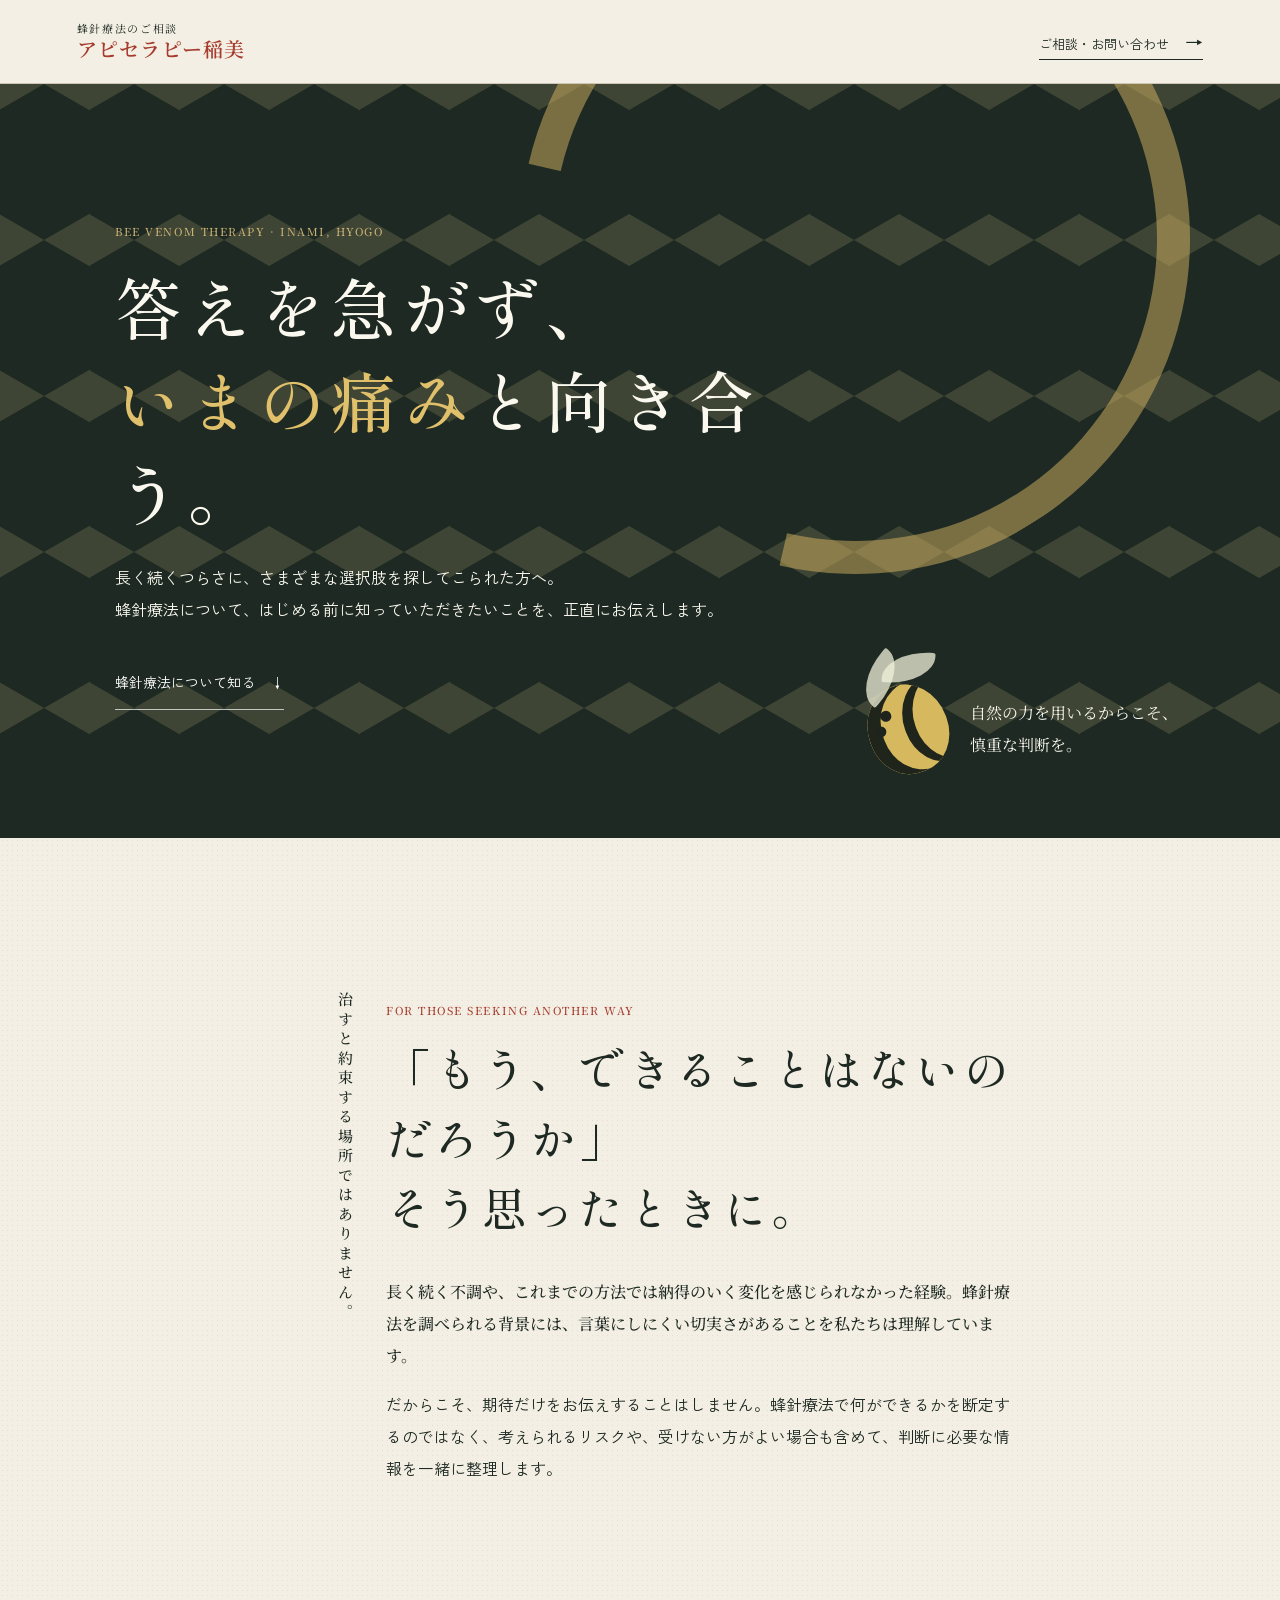
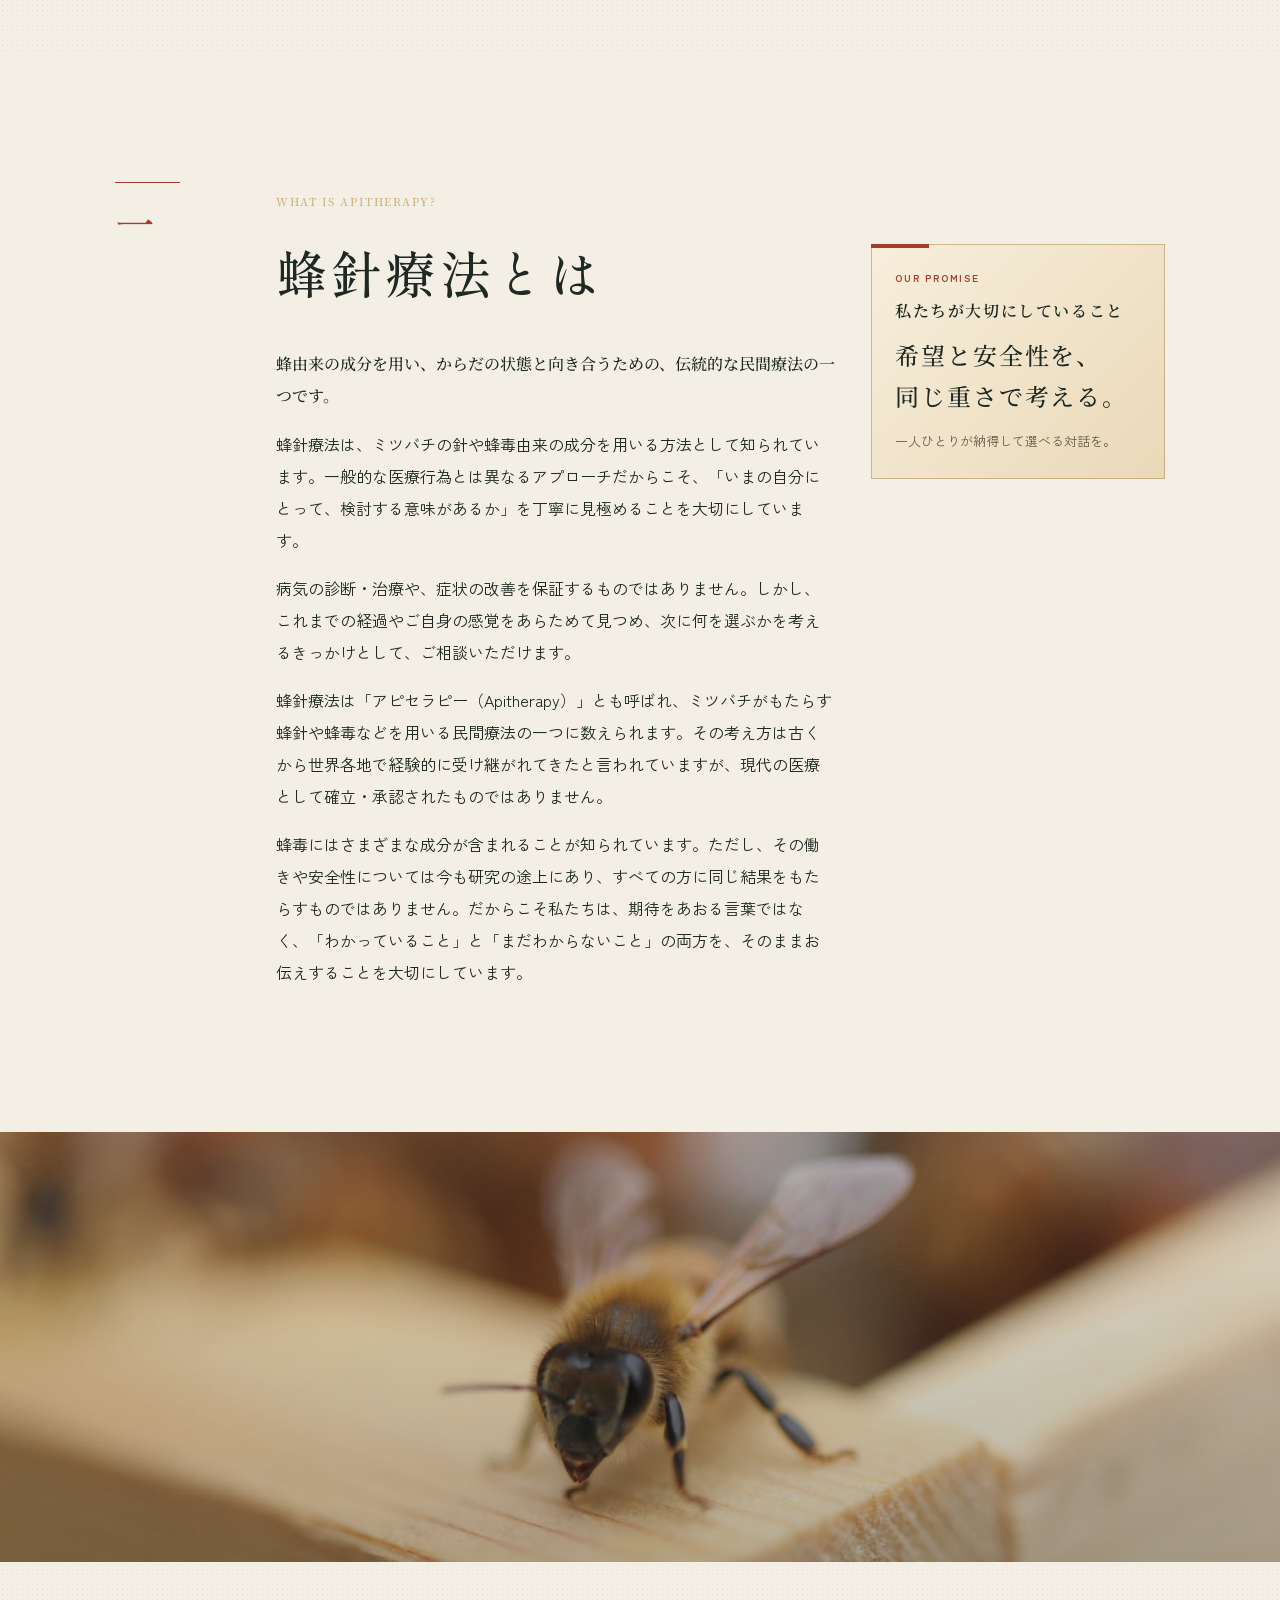
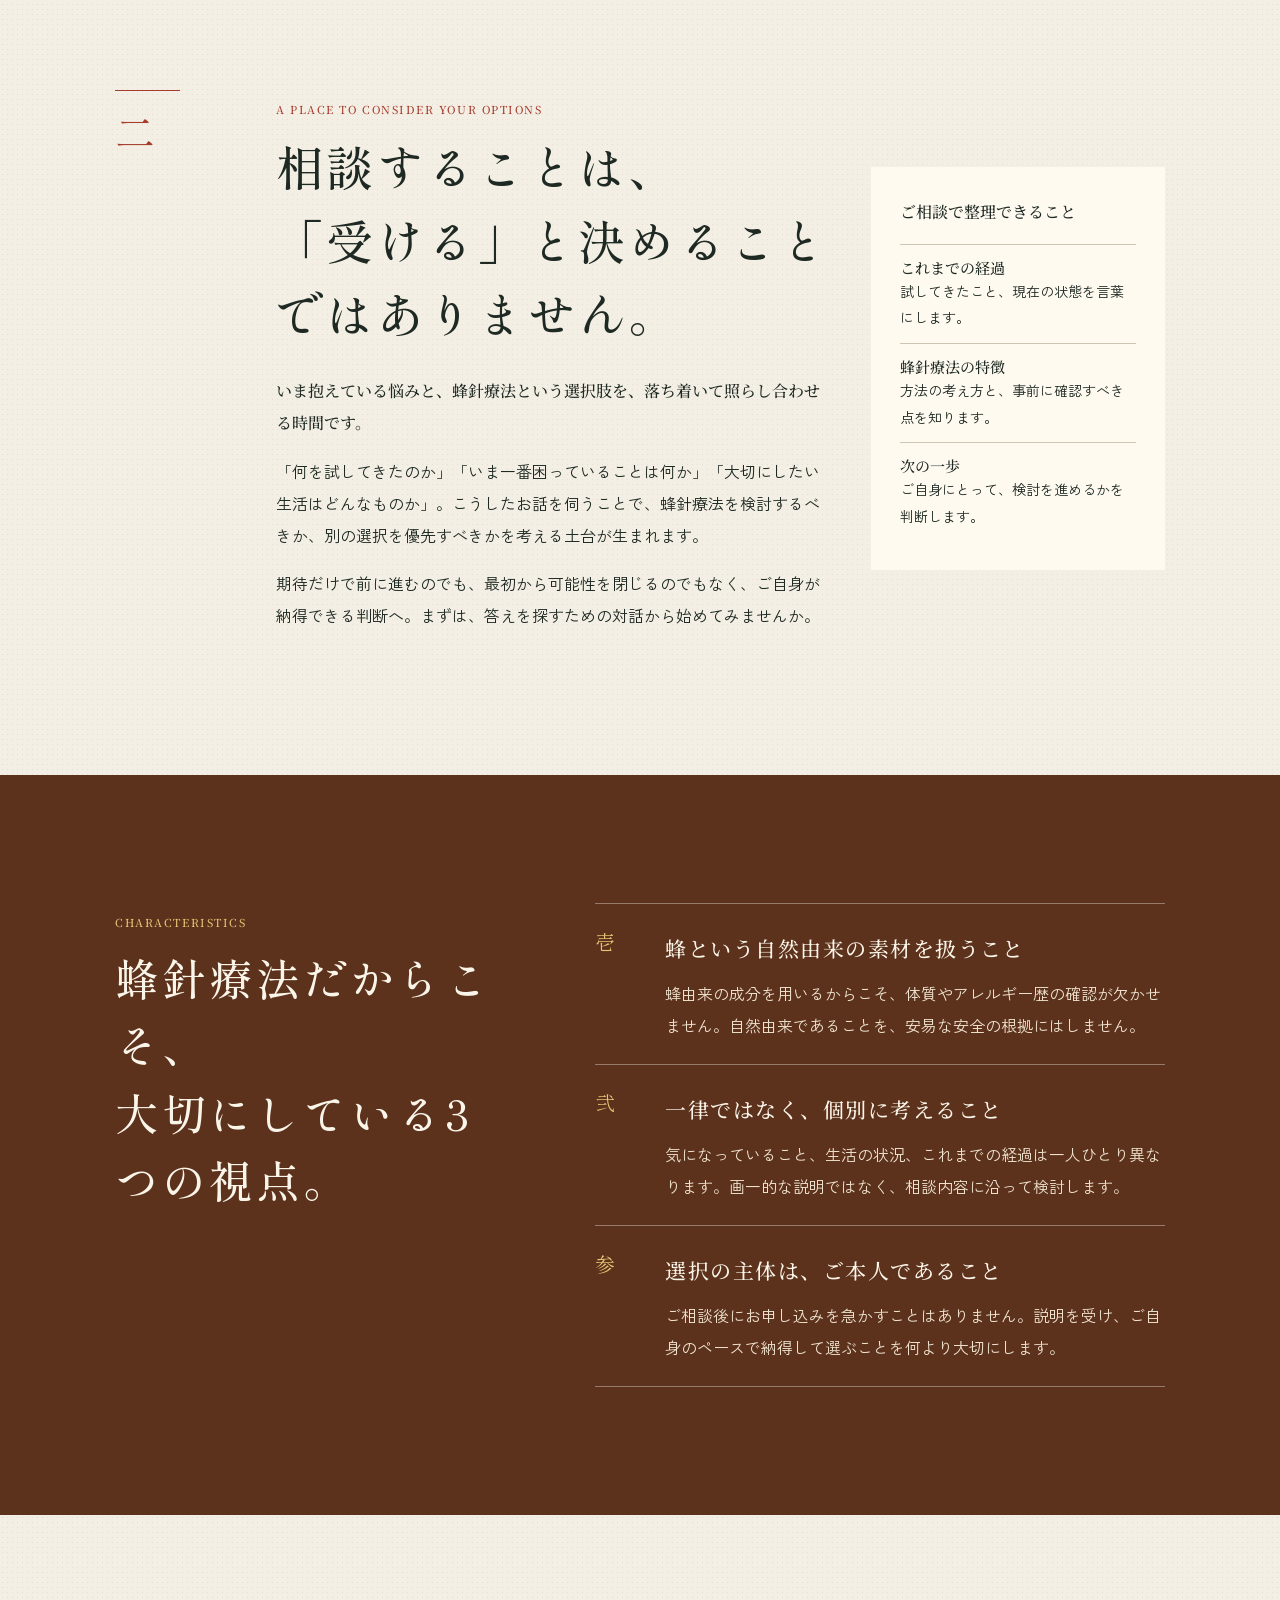
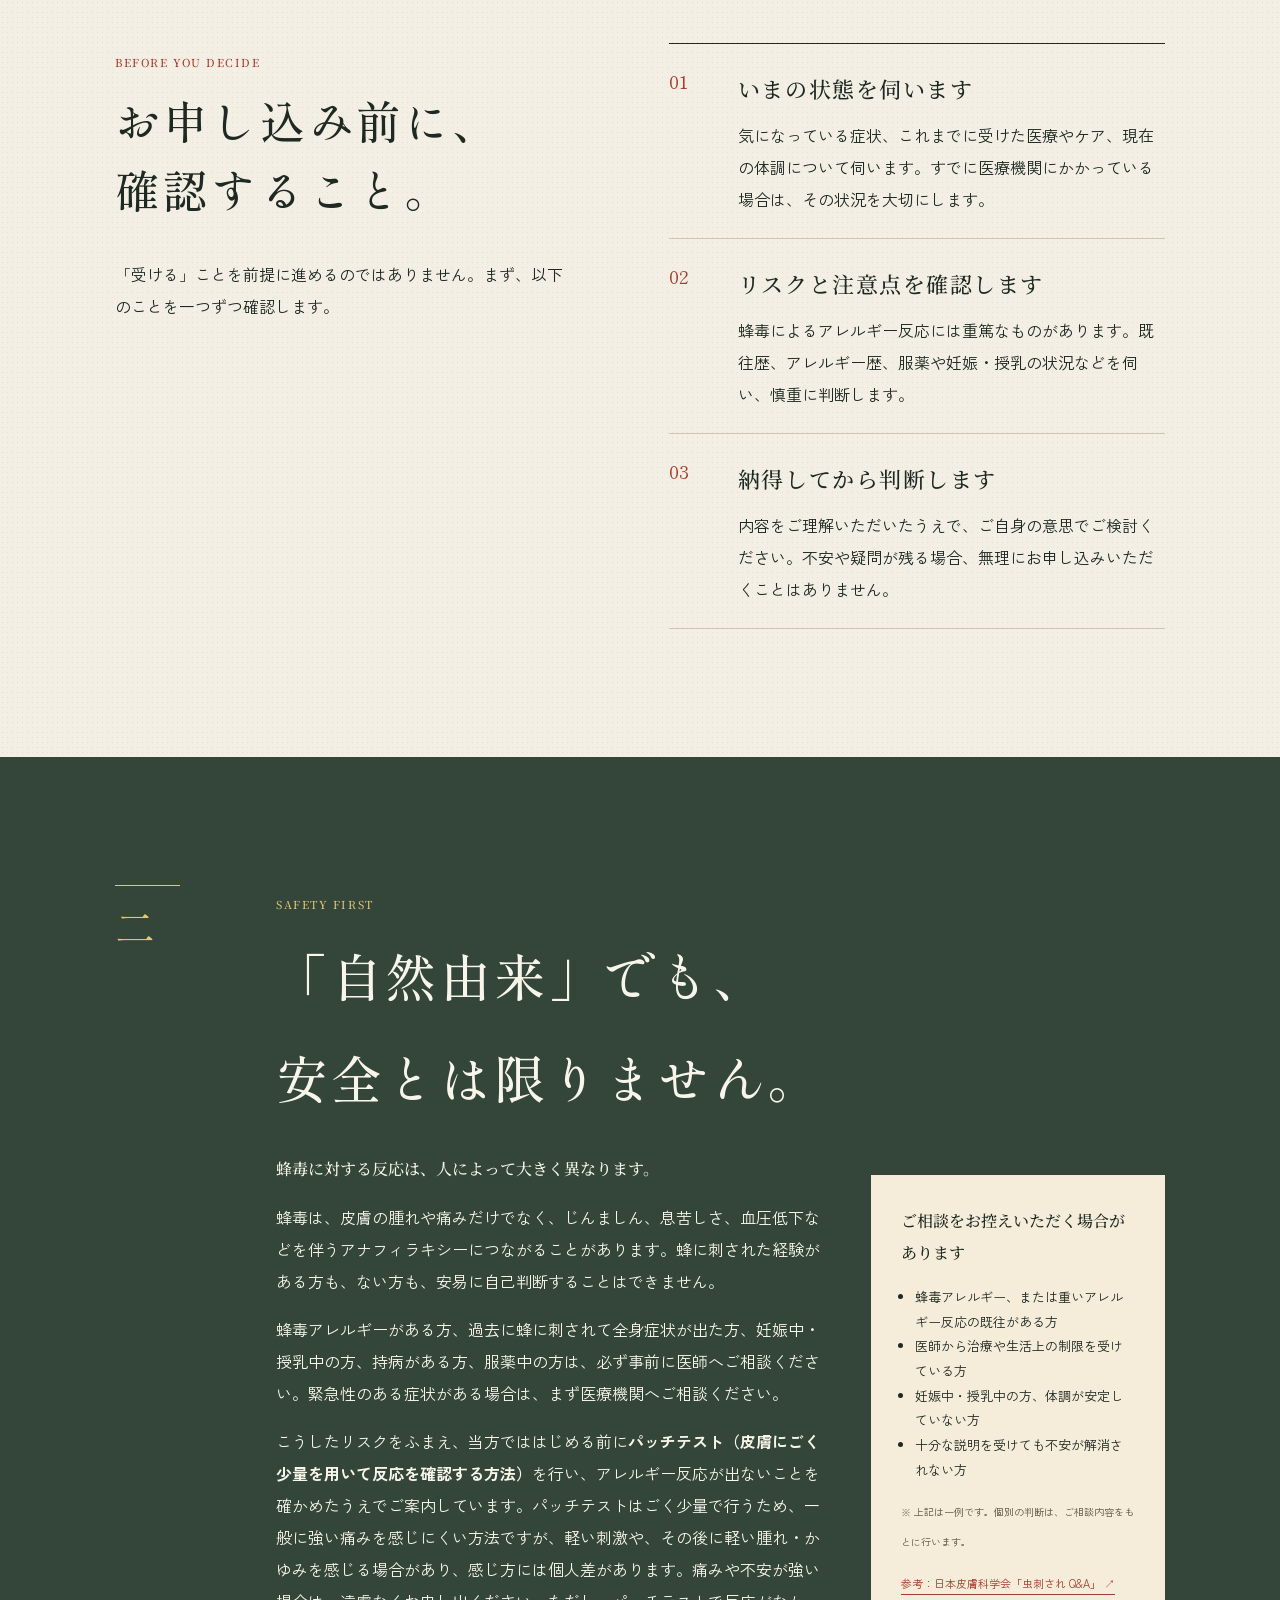
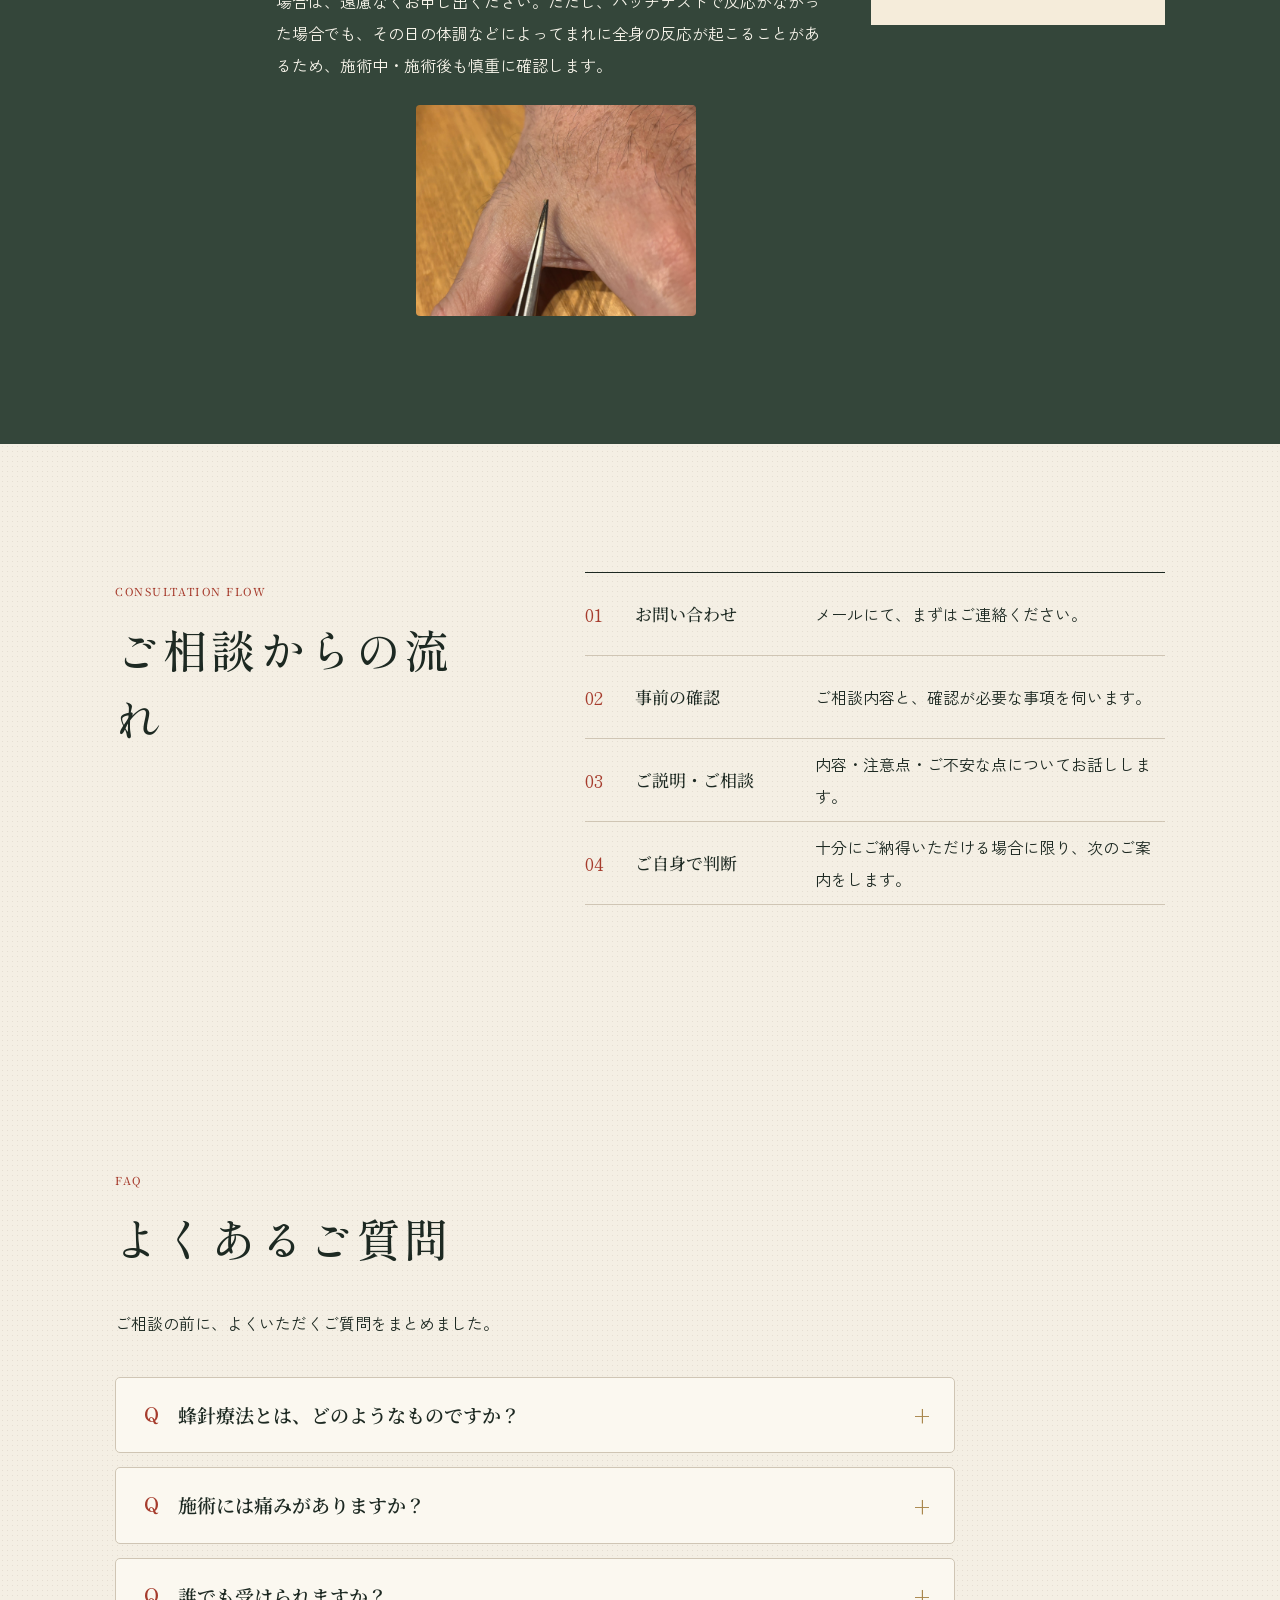
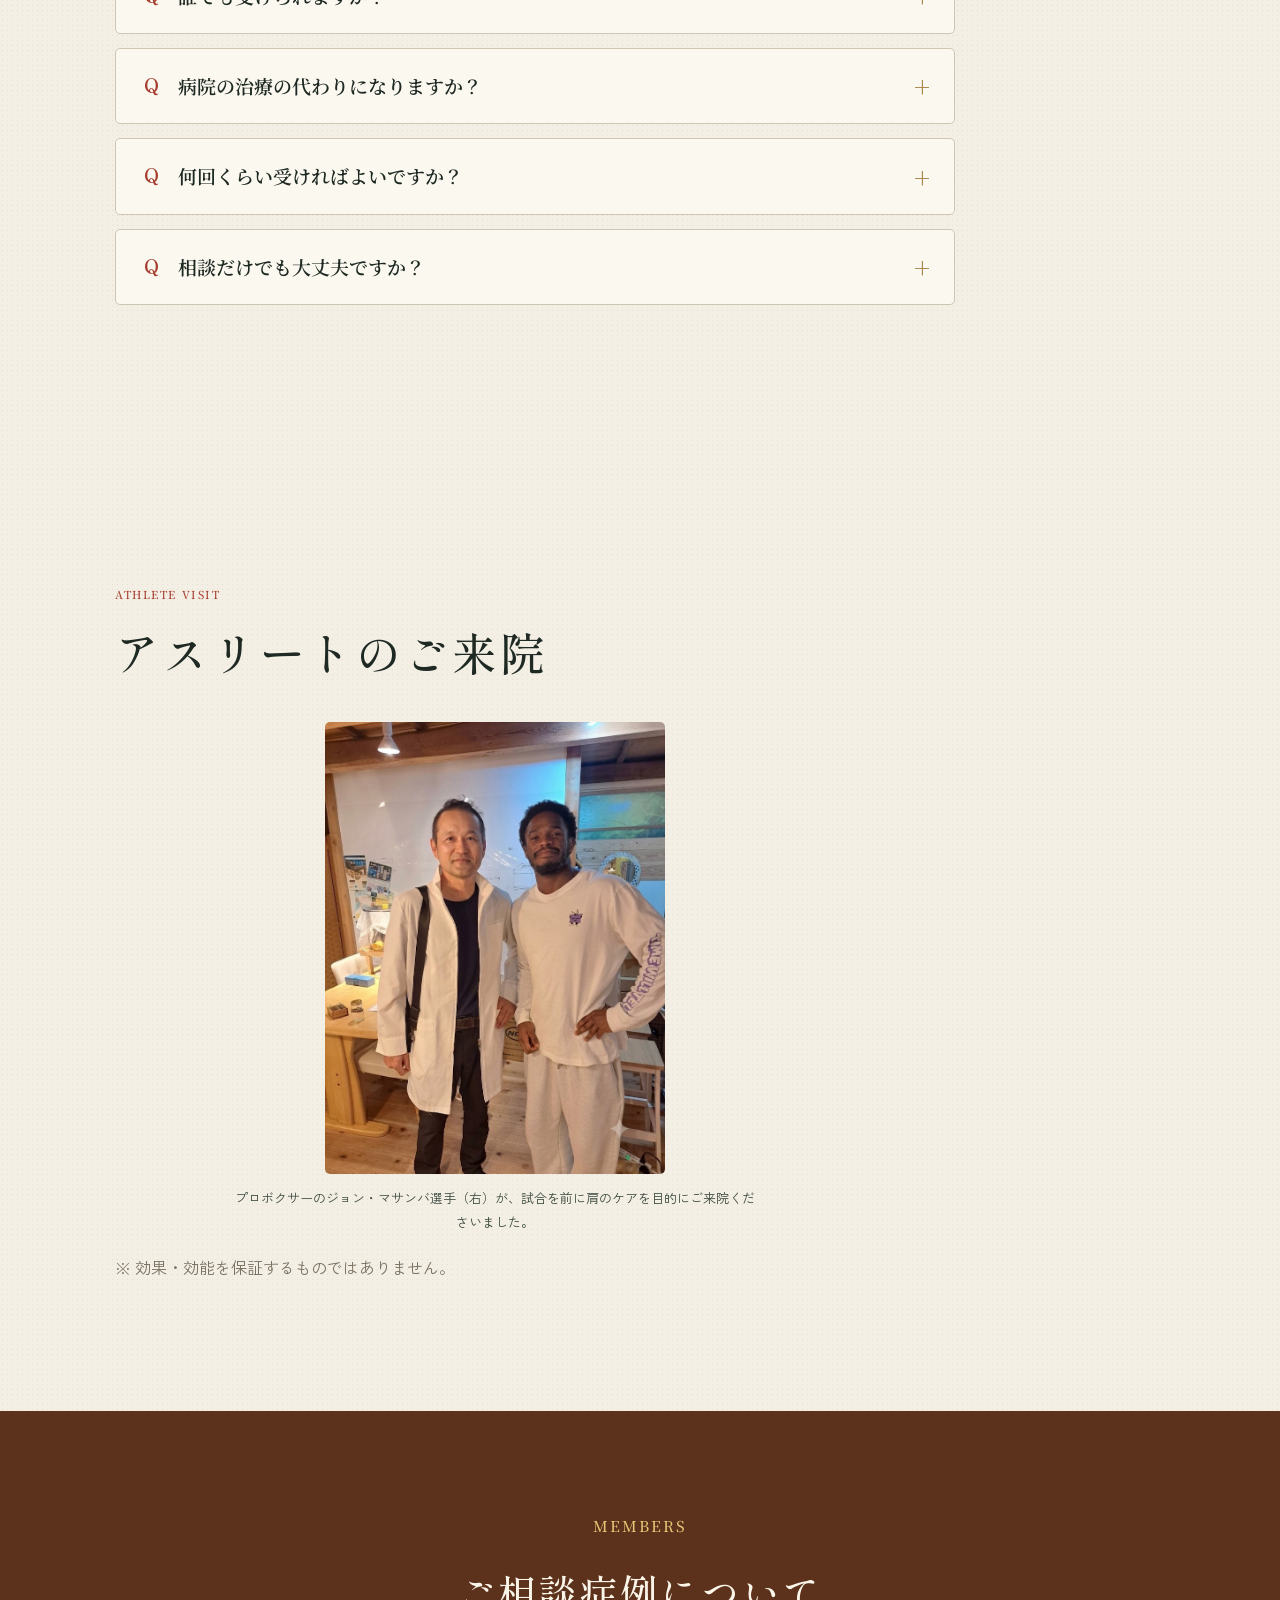
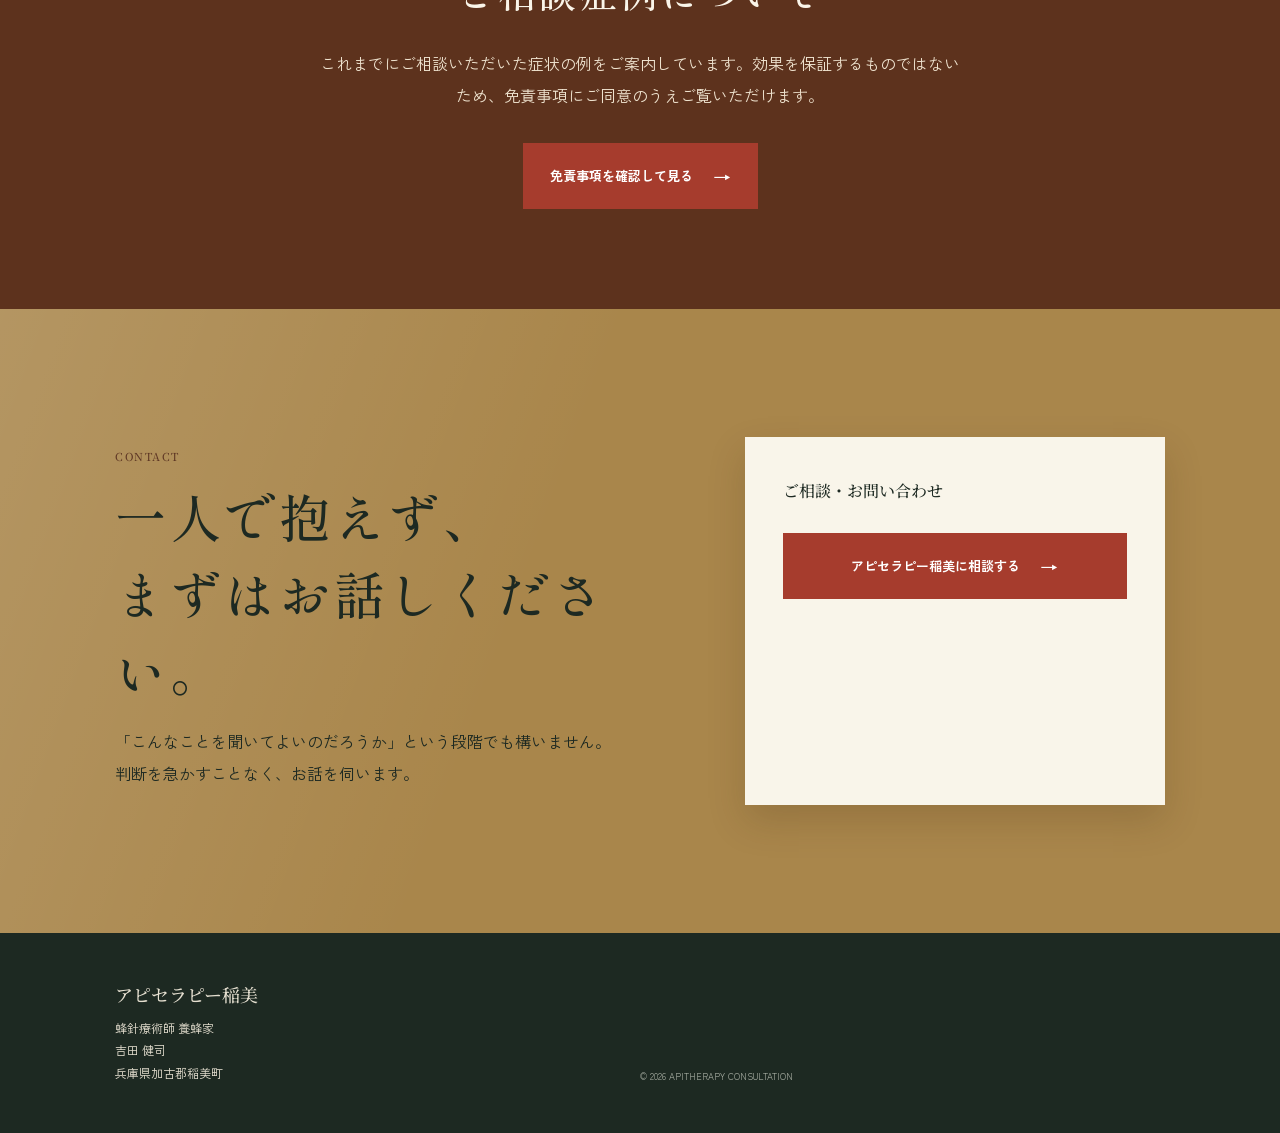
==== commit 4c97925f: "テキストの感想を削除し、セクション名を「アスリートのご来院」に変更 Co-Authored-By: Claude Opus 4.8 <noreply@anthropic.com>" ====
--- a/index.html
+++ b/index.html
@@ -91,7 +91,7 @@
         <details><summary>相談だけでも大丈夫ですか？</summary><p>はい。「受ける」と決める前の情報収集の段階でも構いません。疑問や不安を伺うことを大切にし、無理な勧誘は一切いたしません。</p></details>
       </div></section>
 
-      <section class="voice paper" id="voice"><div class="section-title"><p class="kicker red">VOICE</p><h2>ご利用者様の声</h2></div><figure class="voice-card"><blockquote><p>ありがとうございます。親身にご相談にのっていただき、本当に感謝しています。</p></blockquote></figure><figure class="visit-photo"><img src="images/S__49102850.jpg" alt="吉田健司とプロボクサーのジョン・マサンバ選手" loading="lazy" width="769" height="1024" onerror="this.closest('.visit-photo').style.display='none'" /><figcaption>プロボクサーのジョン・マサンバ選手（右）が、試合を前に肩のケアを目的にご来院くださいました。</figcaption></figure><p class="voice-note">※ 掲載内容は個人の感想であり、効果・効能を保証するものではありません。</p></section>
+      <section class="voice paper" id="voice"><div class="section-title"><p class="kicker red">ATHLETE VISIT</p><h2>アスリートのご来院</h2></div><figure class="visit-photo"><img src="images/S__49102850.jpg" alt="吉田健司とプロボクサーのジョン・マサンバ選手" loading="lazy" width="769" height="1024" onerror="this.closest('.visit-photo').style.display='none'" /><figcaption>プロボクサーのジョン・マサンバ選手（右）が、試合を前に肩のケアを目的にご来院くださいました。</figcaption></figure><p class="voice-note">※ 効果・効能を保証するものではありません。</p></section>
 
       <section class="members-link"><div><p class="kicker red">MEMBERS</p><h2>ご相談症例について</h2><p>これまでにご相談いただいた症状の例をご案内しています。効果を保証するものではないため、免責事項にご同意のうえご覧いただけます。</p><a class="button" href="disclaimer.html">免責事項を確認して見る <span>→</span></a></div></section>
 
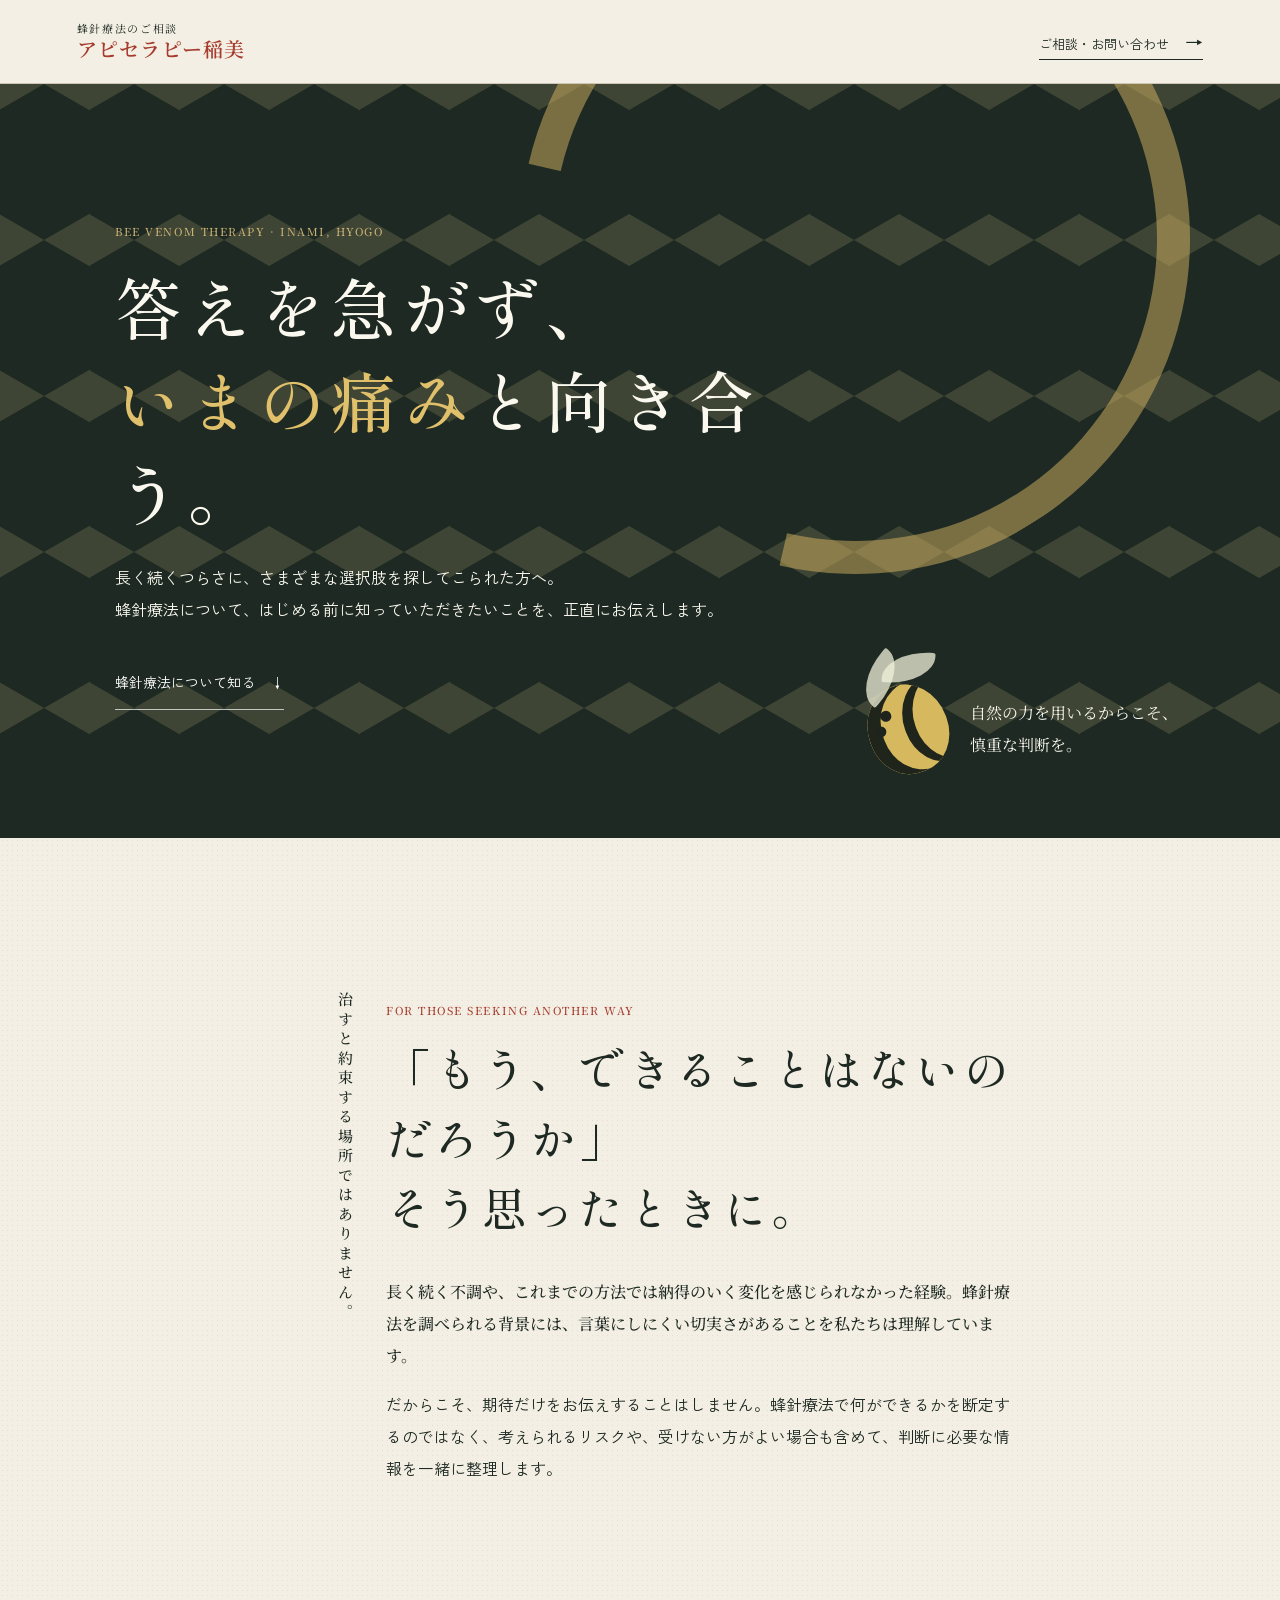
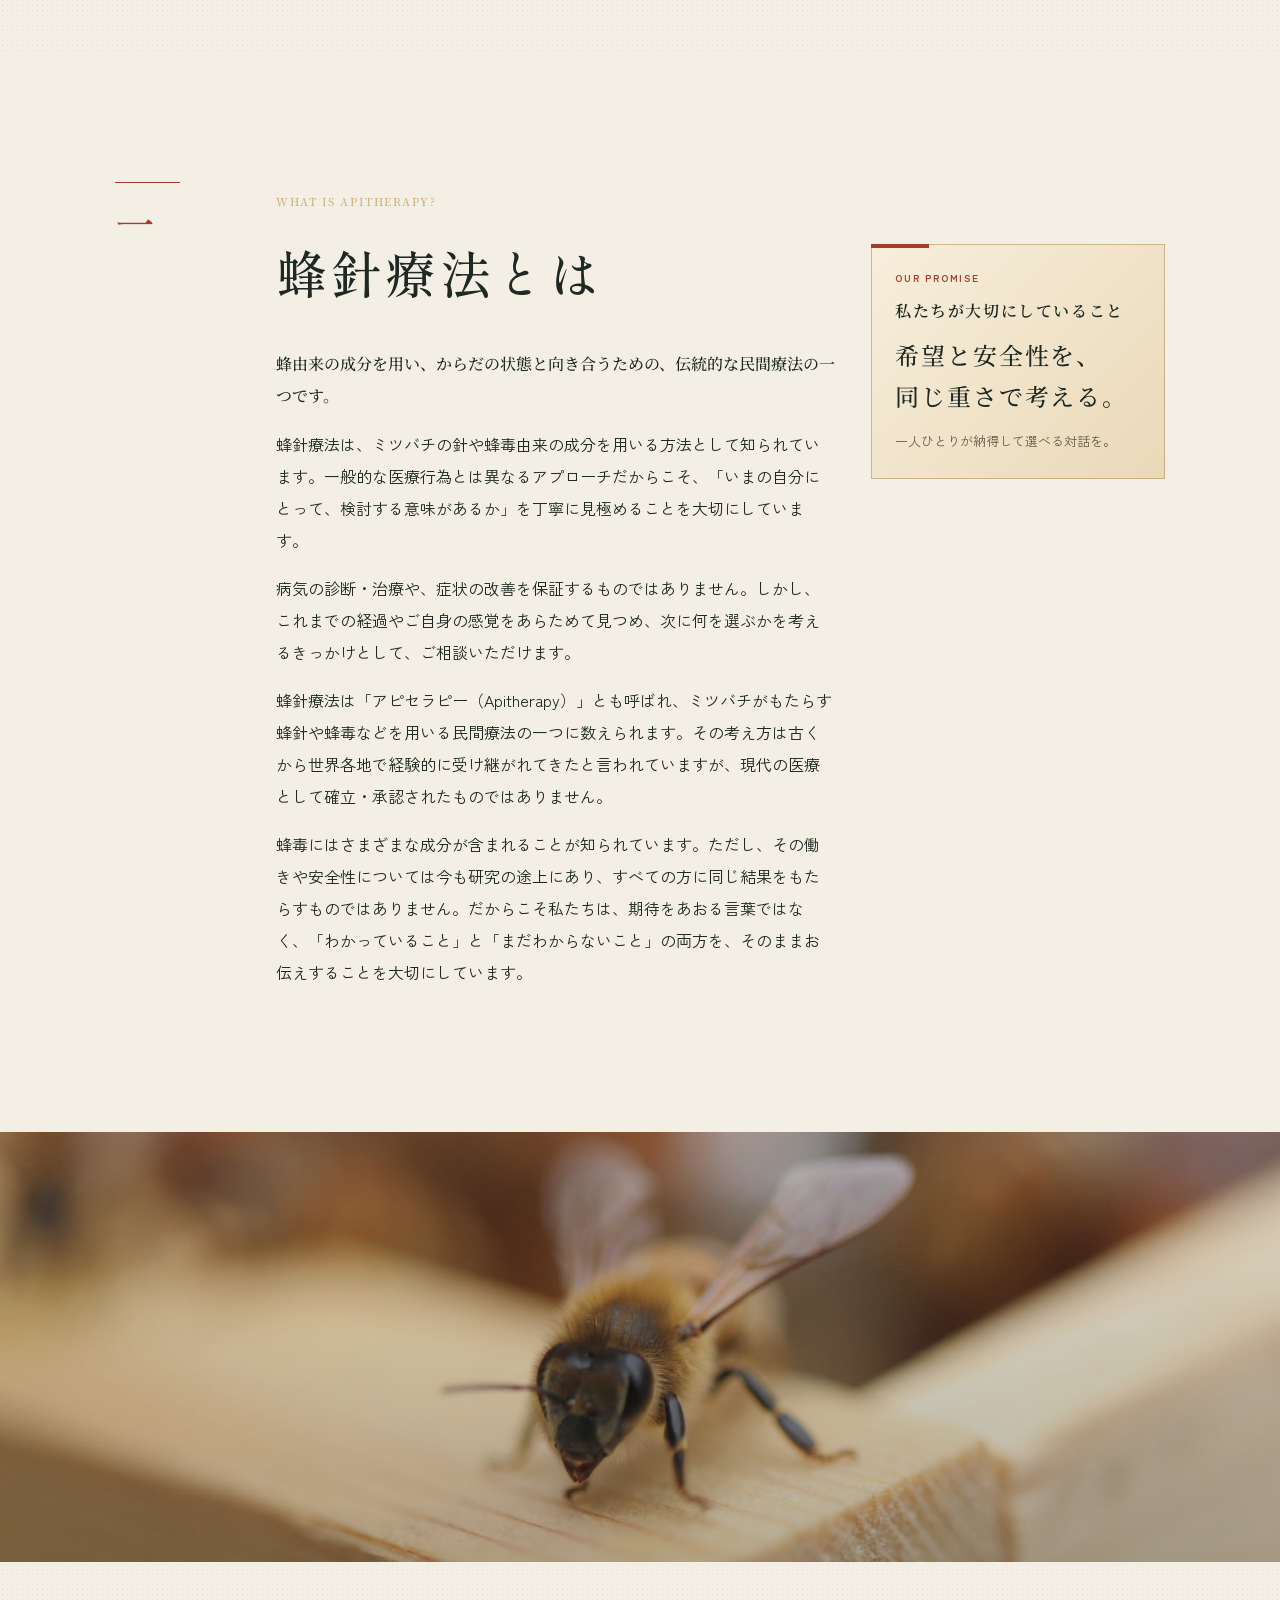
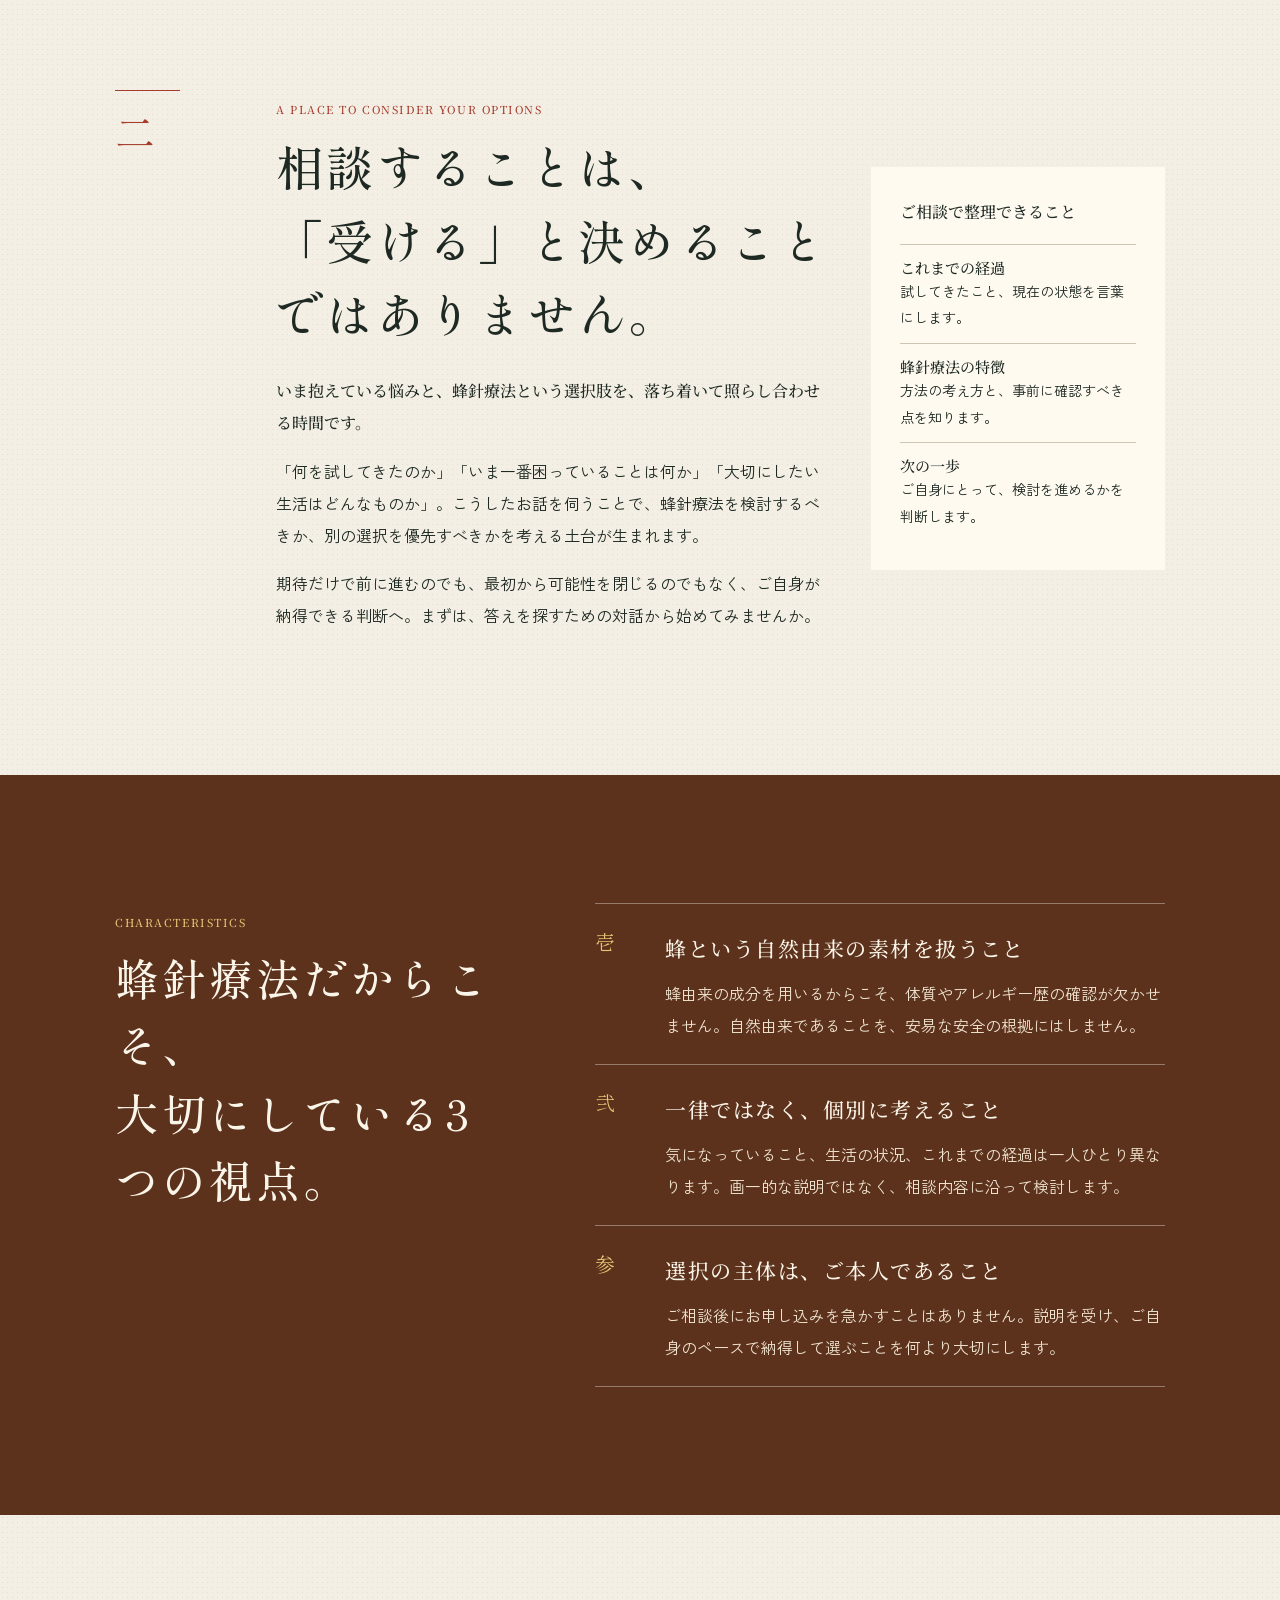
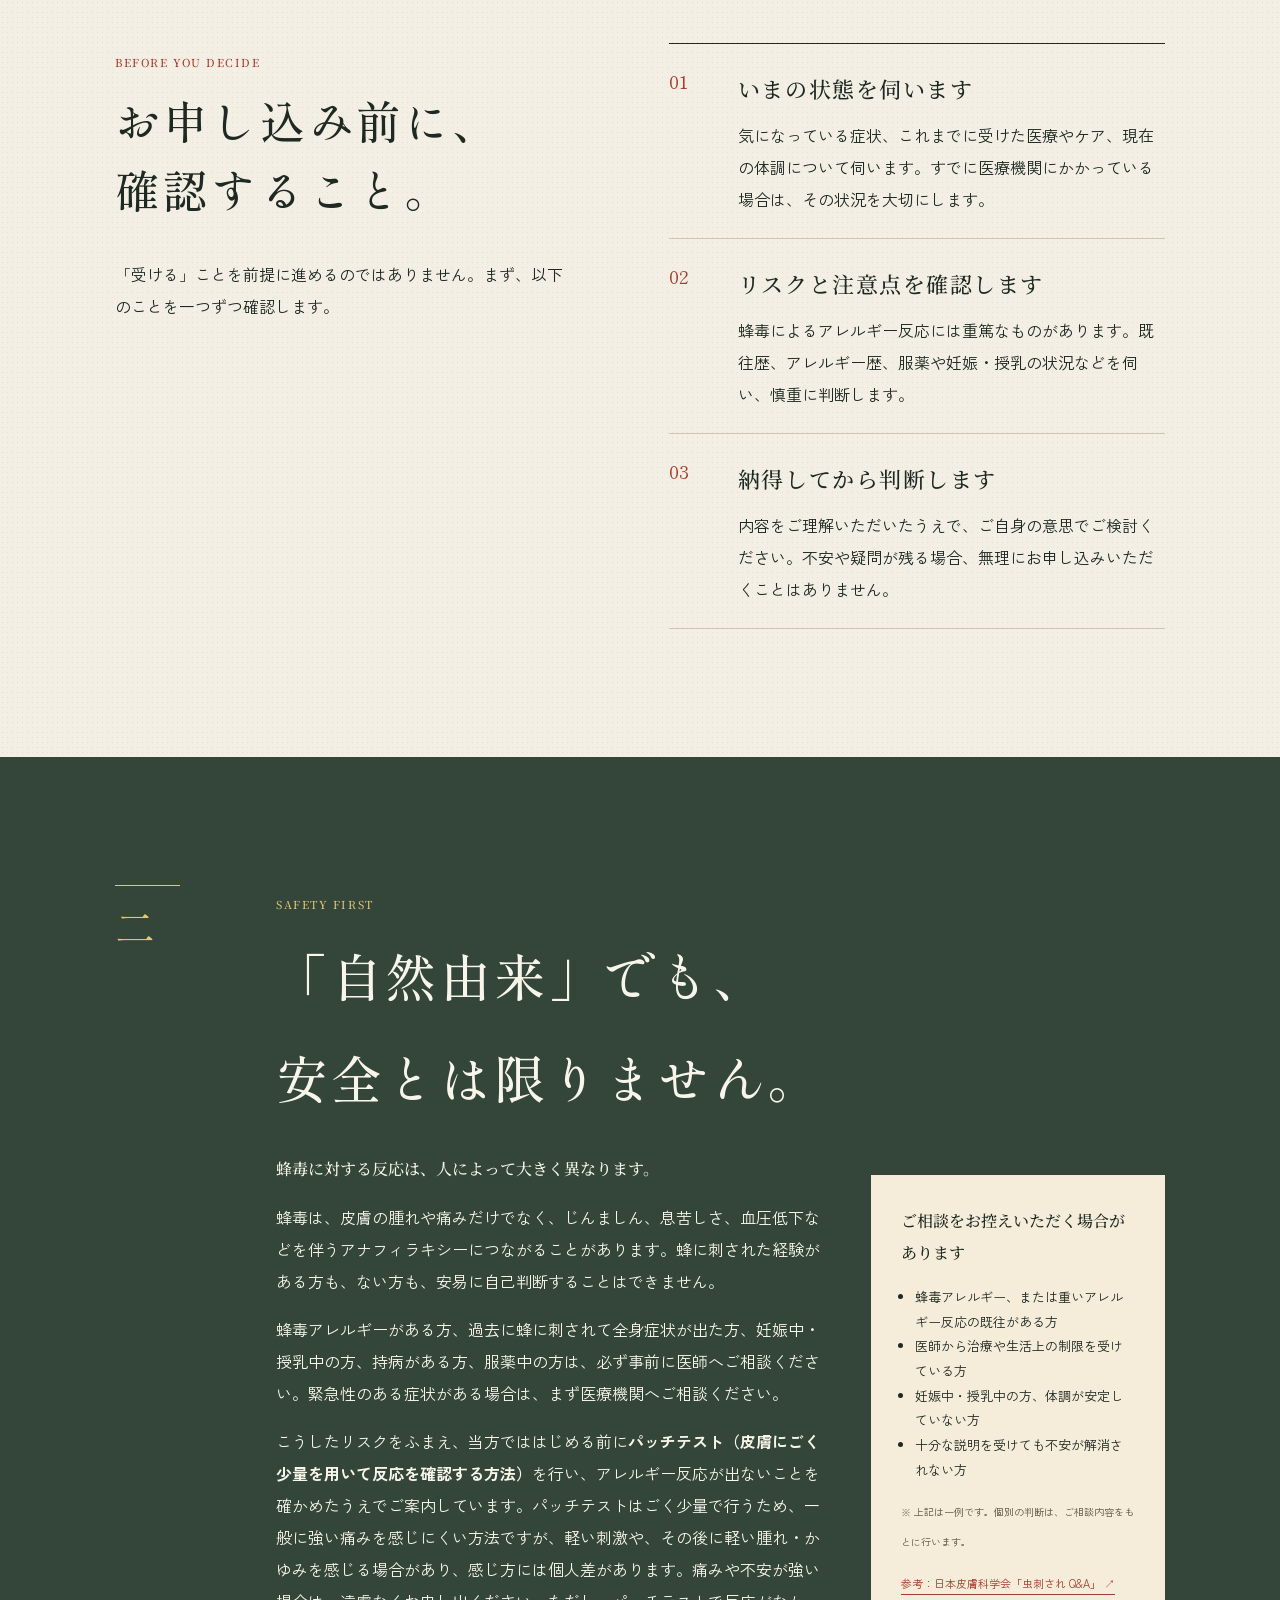
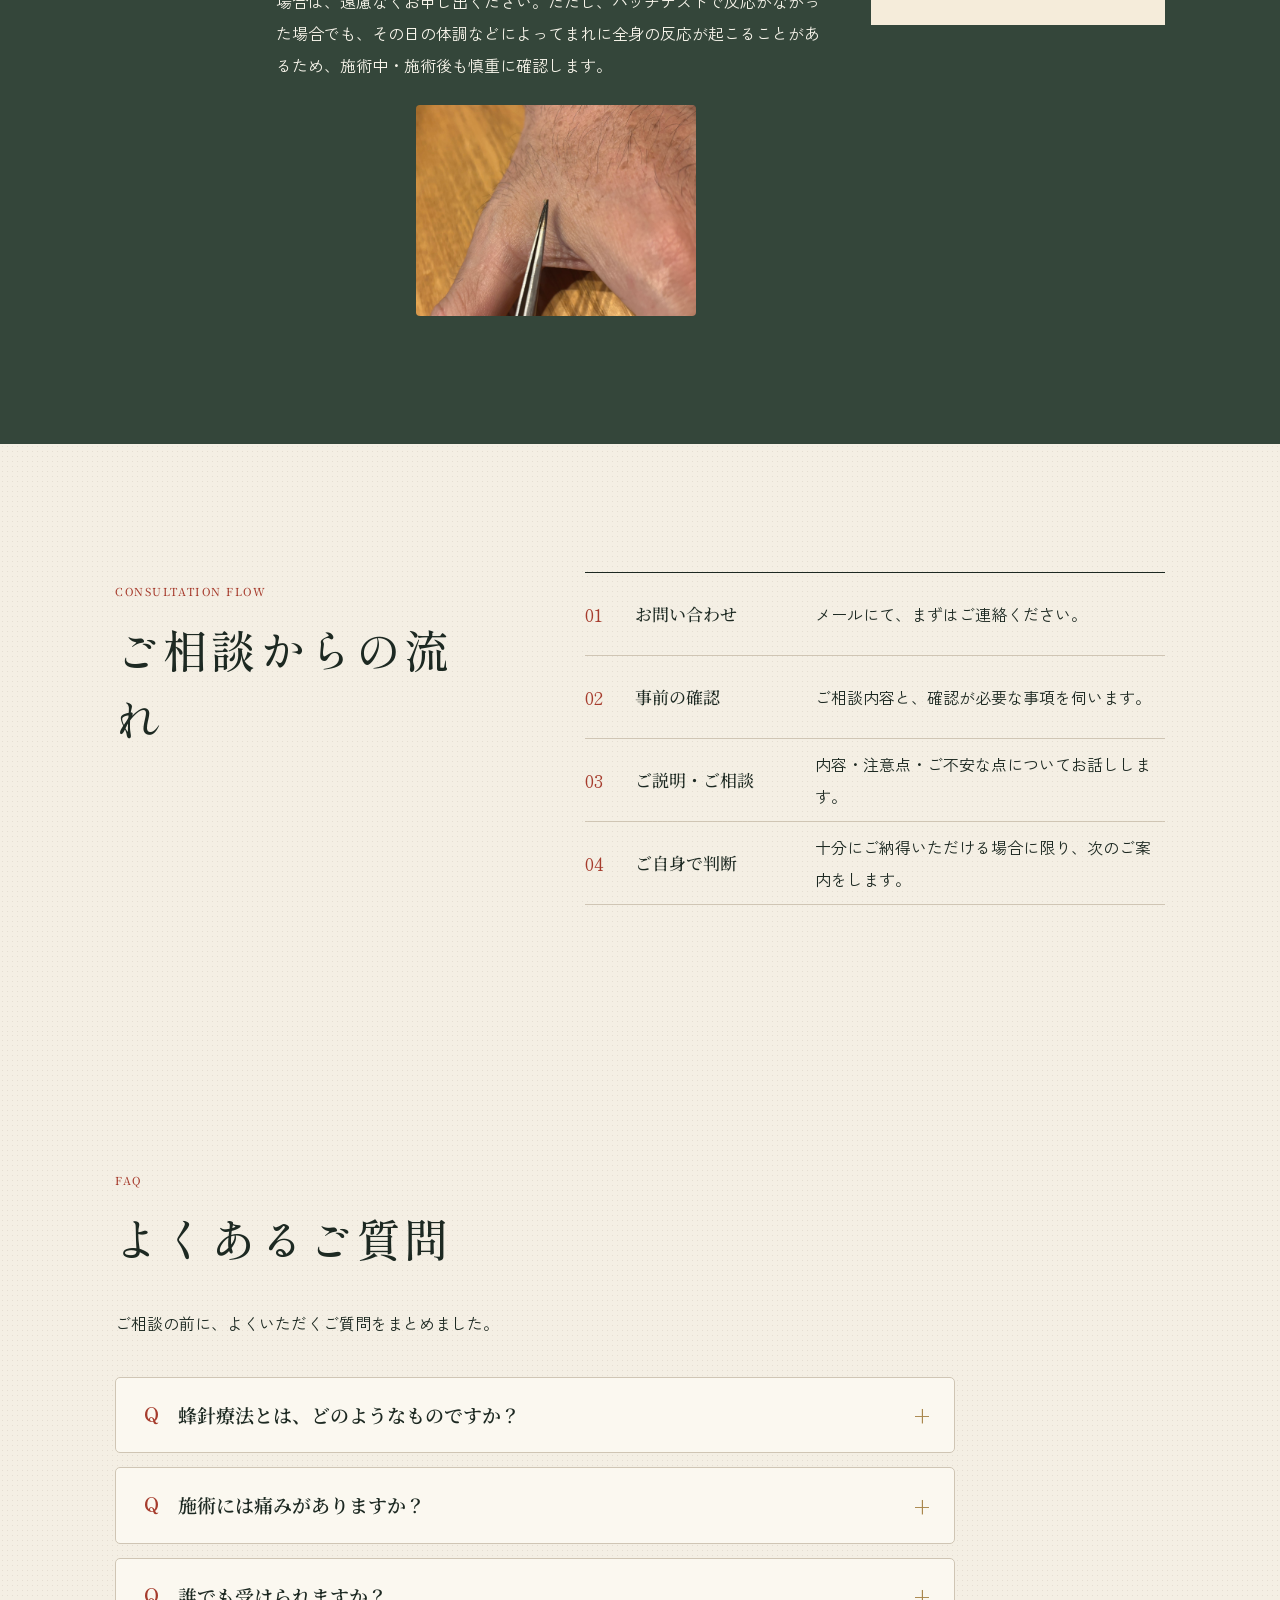
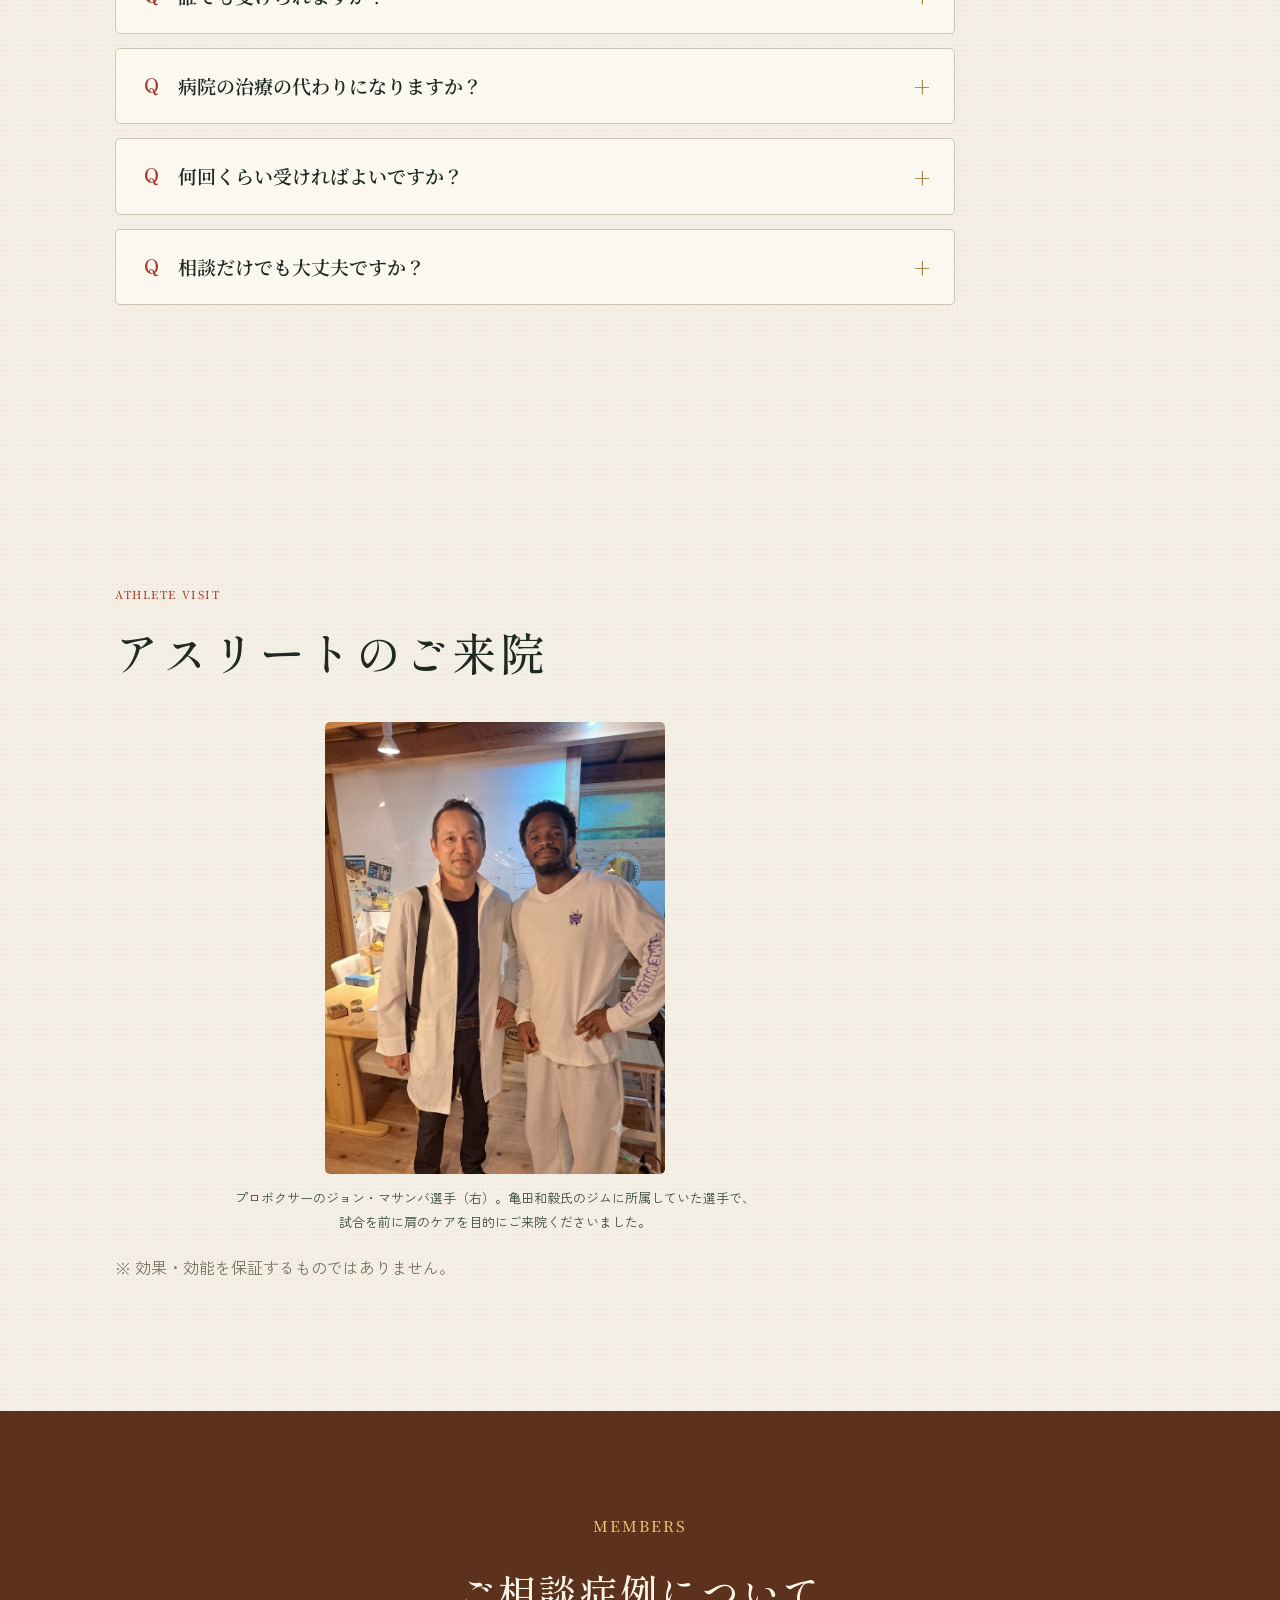
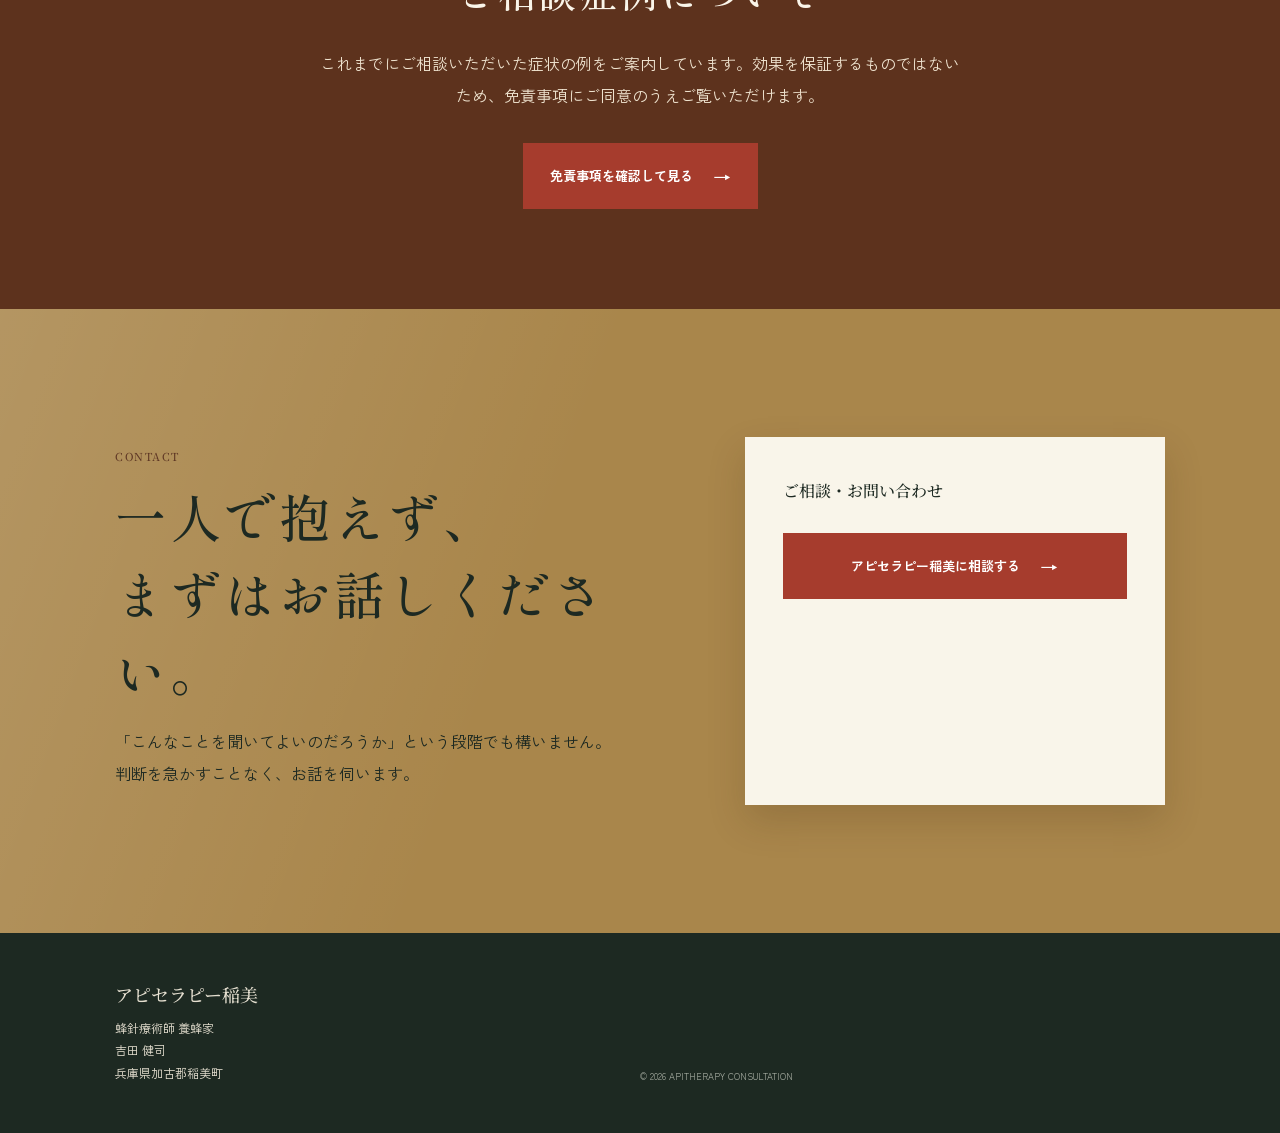
==== commit cc5f437a: "マサンバ選手の紹介文に亀田和毅氏のジム所属を追記 Co-Authored-By: Claude Opus 4.8 <noreply@anthropic.com>" ====
--- a/index.html
+++ b/index.html
@@ -91,7 +91,7 @@
         <details><summary>相談だけでも大丈夫ですか？</summary><p>はい。「受ける」と決める前の情報収集の段階でも構いません。疑問や不安を伺うことを大切にし、無理な勧誘は一切いたしません。</p></details>
       </div></section>
 
-      <section class="voice paper" id="voice"><div class="section-title"><p class="kicker red">ATHLETE VISIT</p><h2>アスリートのご来院</h2></div><figure class="visit-photo"><img src="images/S__49102850.jpg" alt="吉田健司とプロボクサーのジョン・マサンバ選手" loading="lazy" width="769" height="1024" onerror="this.closest('.visit-photo').style.display='none'" /><figcaption>プロボクサーのジョン・マサンバ選手（右）が、試合を前に肩のケアを目的にご来院くださいました。</figcaption></figure><p class="voice-note">※ 効果・効能を保証するものではありません。</p></section>
+      <section class="voice paper" id="voice"><div class="section-title"><p class="kicker red">ATHLETE VISIT</p><h2>アスリートのご来院</h2></div><figure class="visit-photo"><img src="images/S__49102850.jpg" alt="吉田健司とプロボクサーのジョン・マサンバ選手" loading="lazy" width="769" height="1024" onerror="this.closest('.visit-photo').style.display='none'" /><figcaption>プロボクサーのジョン・マサンバ選手（右）。亀田和毅氏のジムに所属していた選手で、試合を前に肩のケアを目的にご来院くださいました。</figcaption></figure><p class="voice-note">※ 効果・効能を保証するものではありません。</p></section>
 
       <section class="members-link"><div><p class="kicker red">MEMBERS</p><h2>ご相談症例について</h2><p>これまでにご相談いただいた症状の例をご案内しています。効果を保証するものではないため、免責事項にご同意のうえご覧いただけます。</p><a class="button" href="disclaimer.html">免責事項を確認して見る <span>→</span></a></div></section>
 
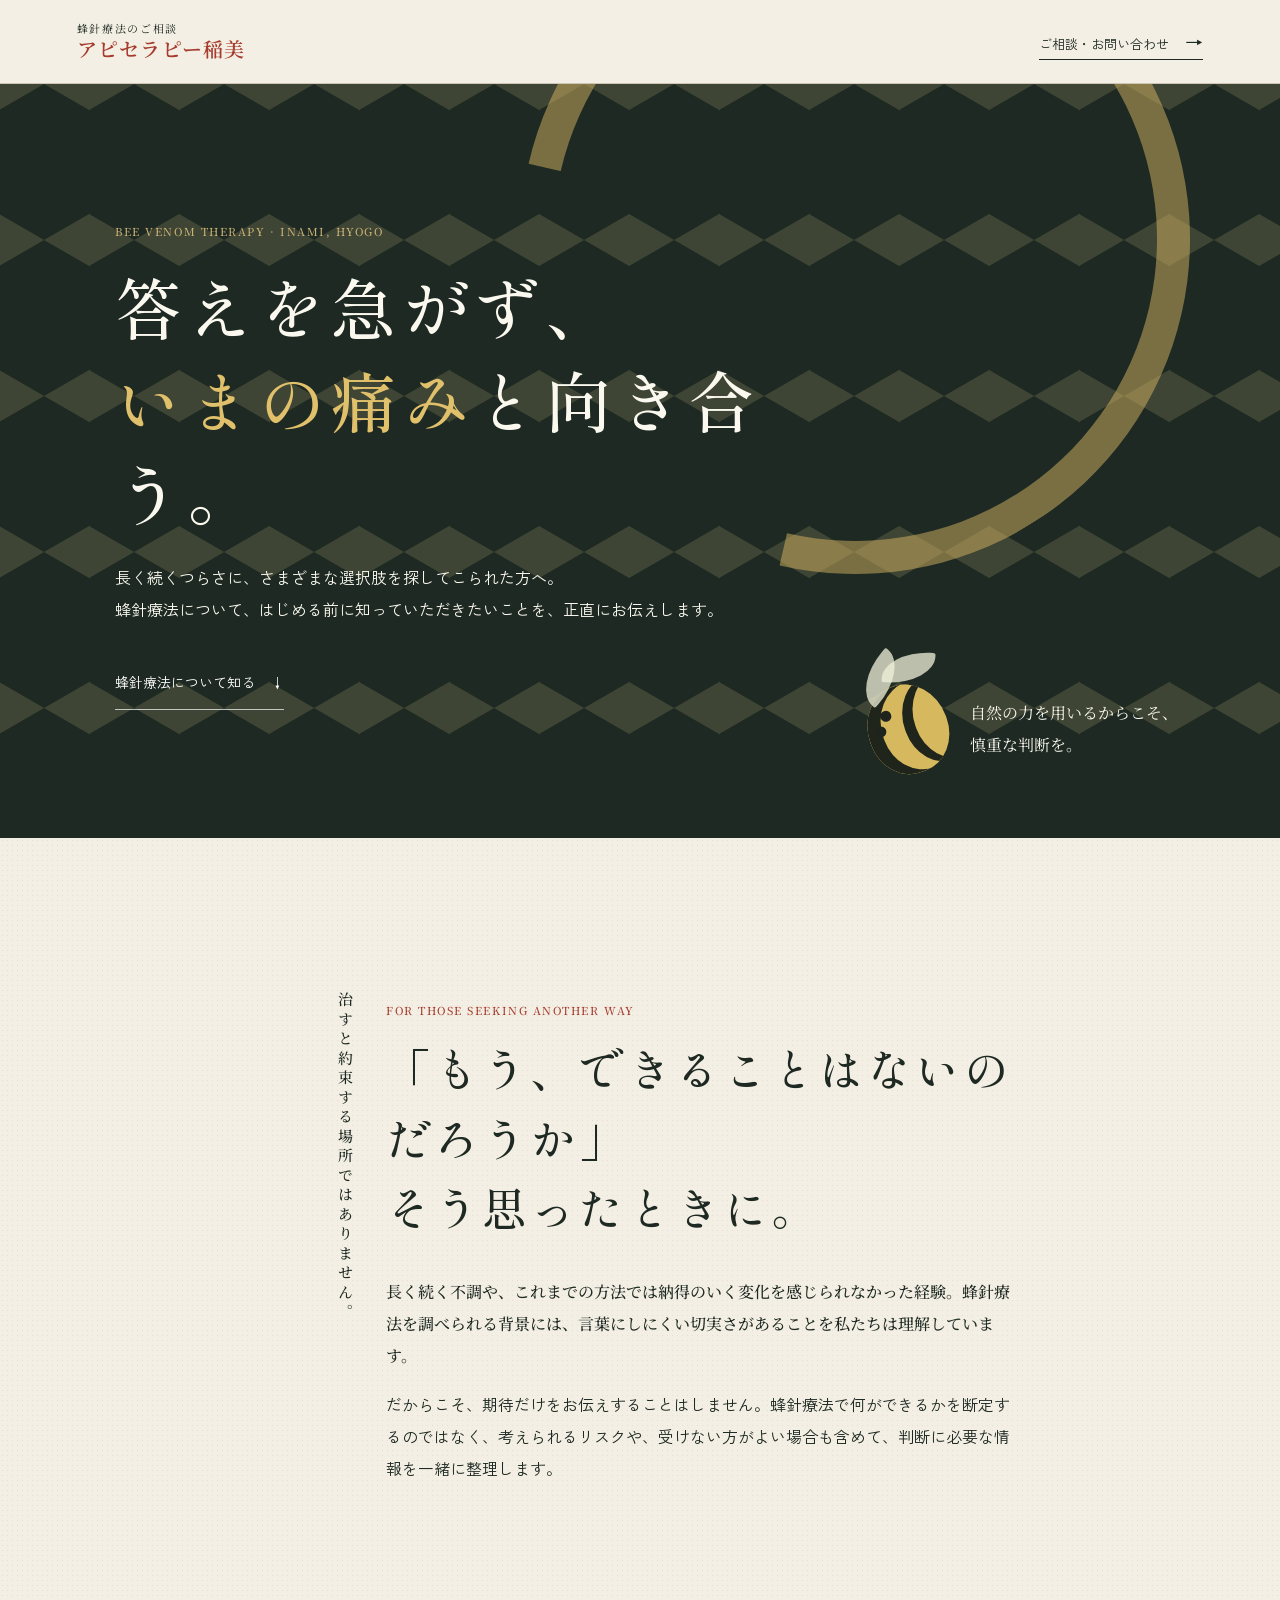
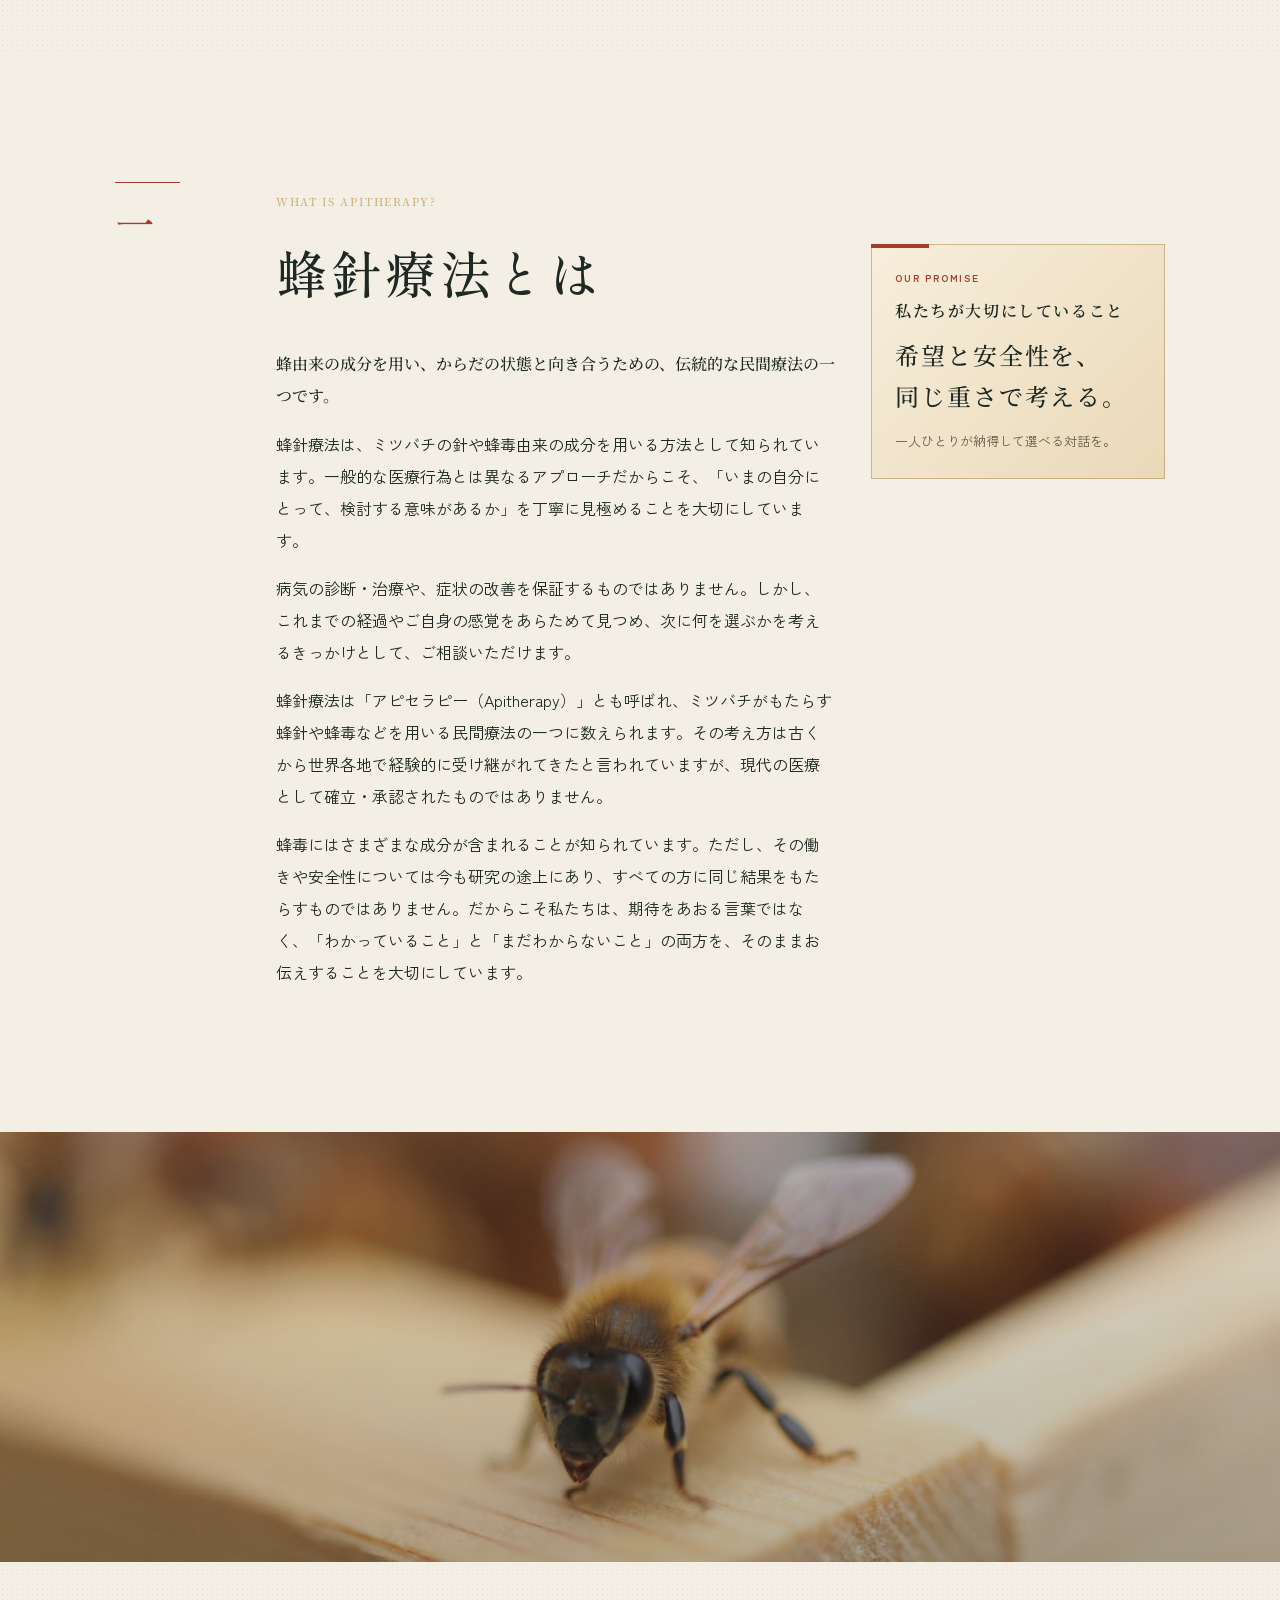
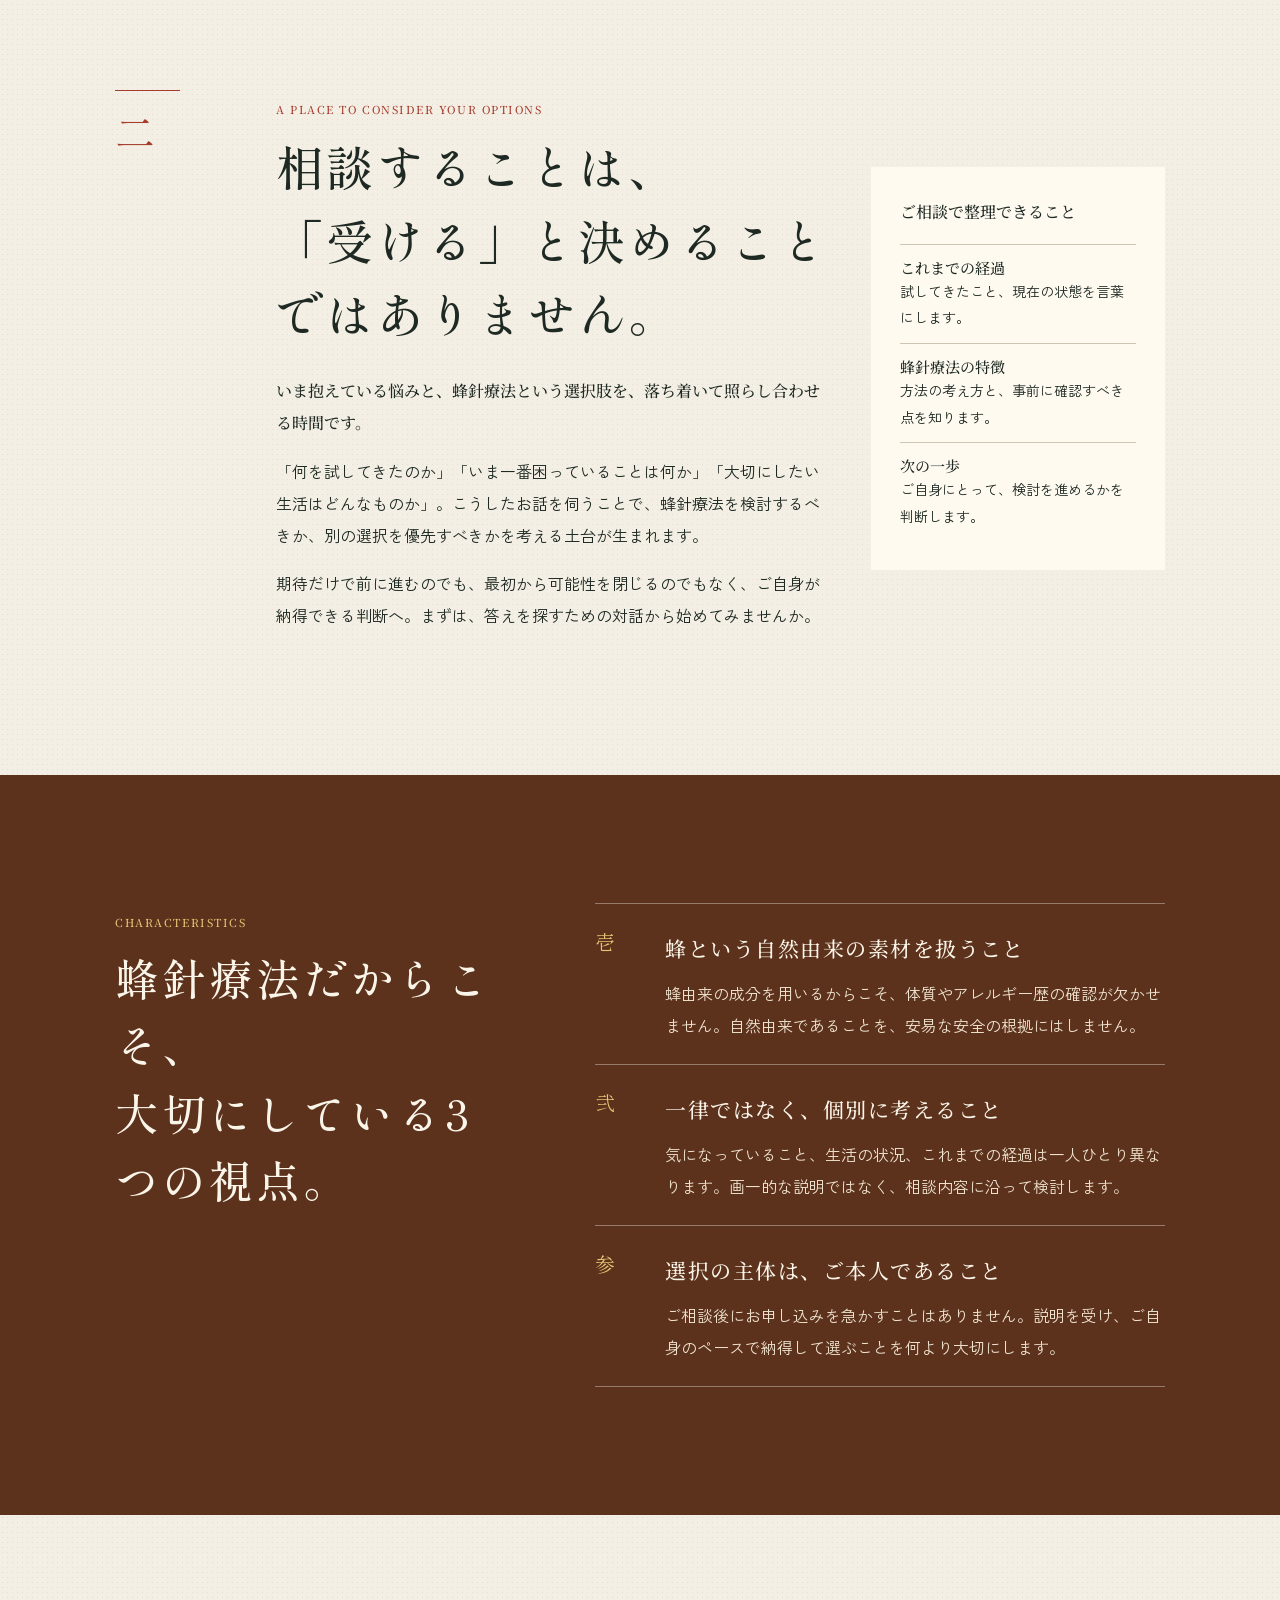
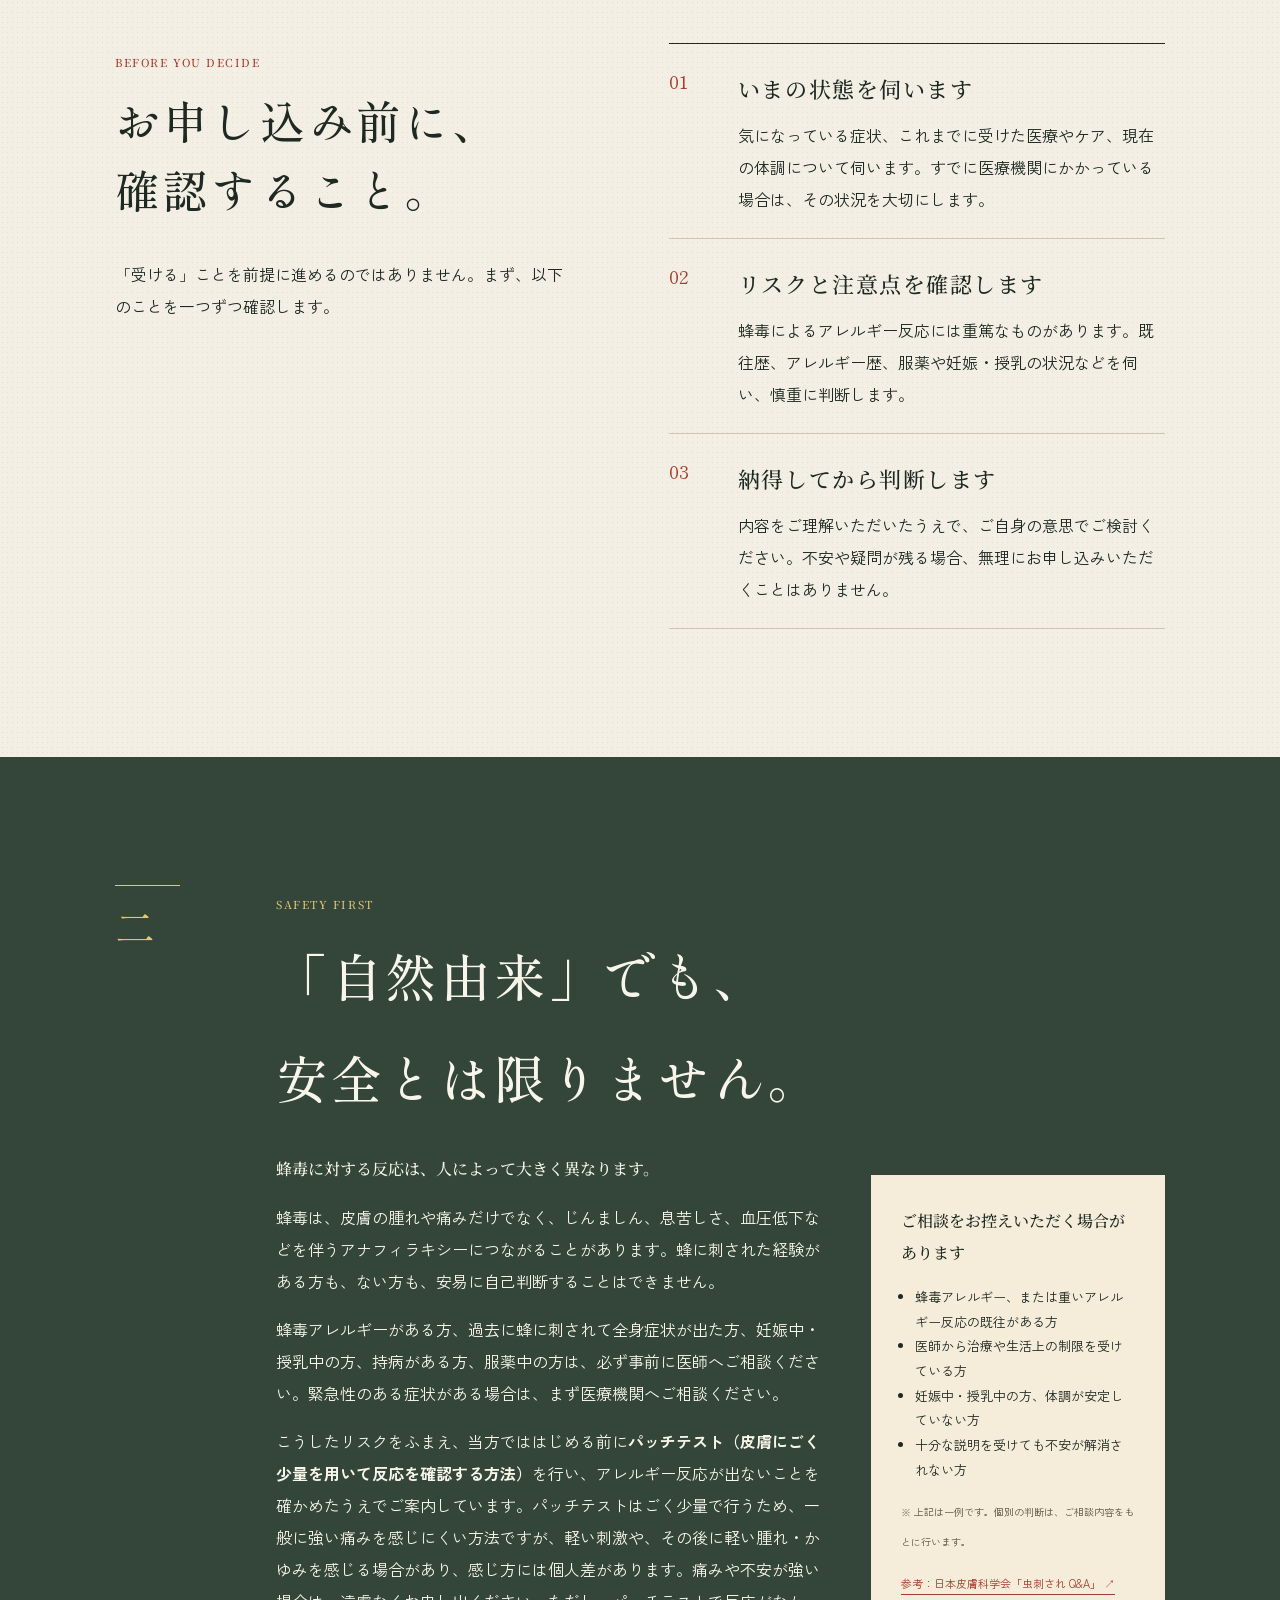
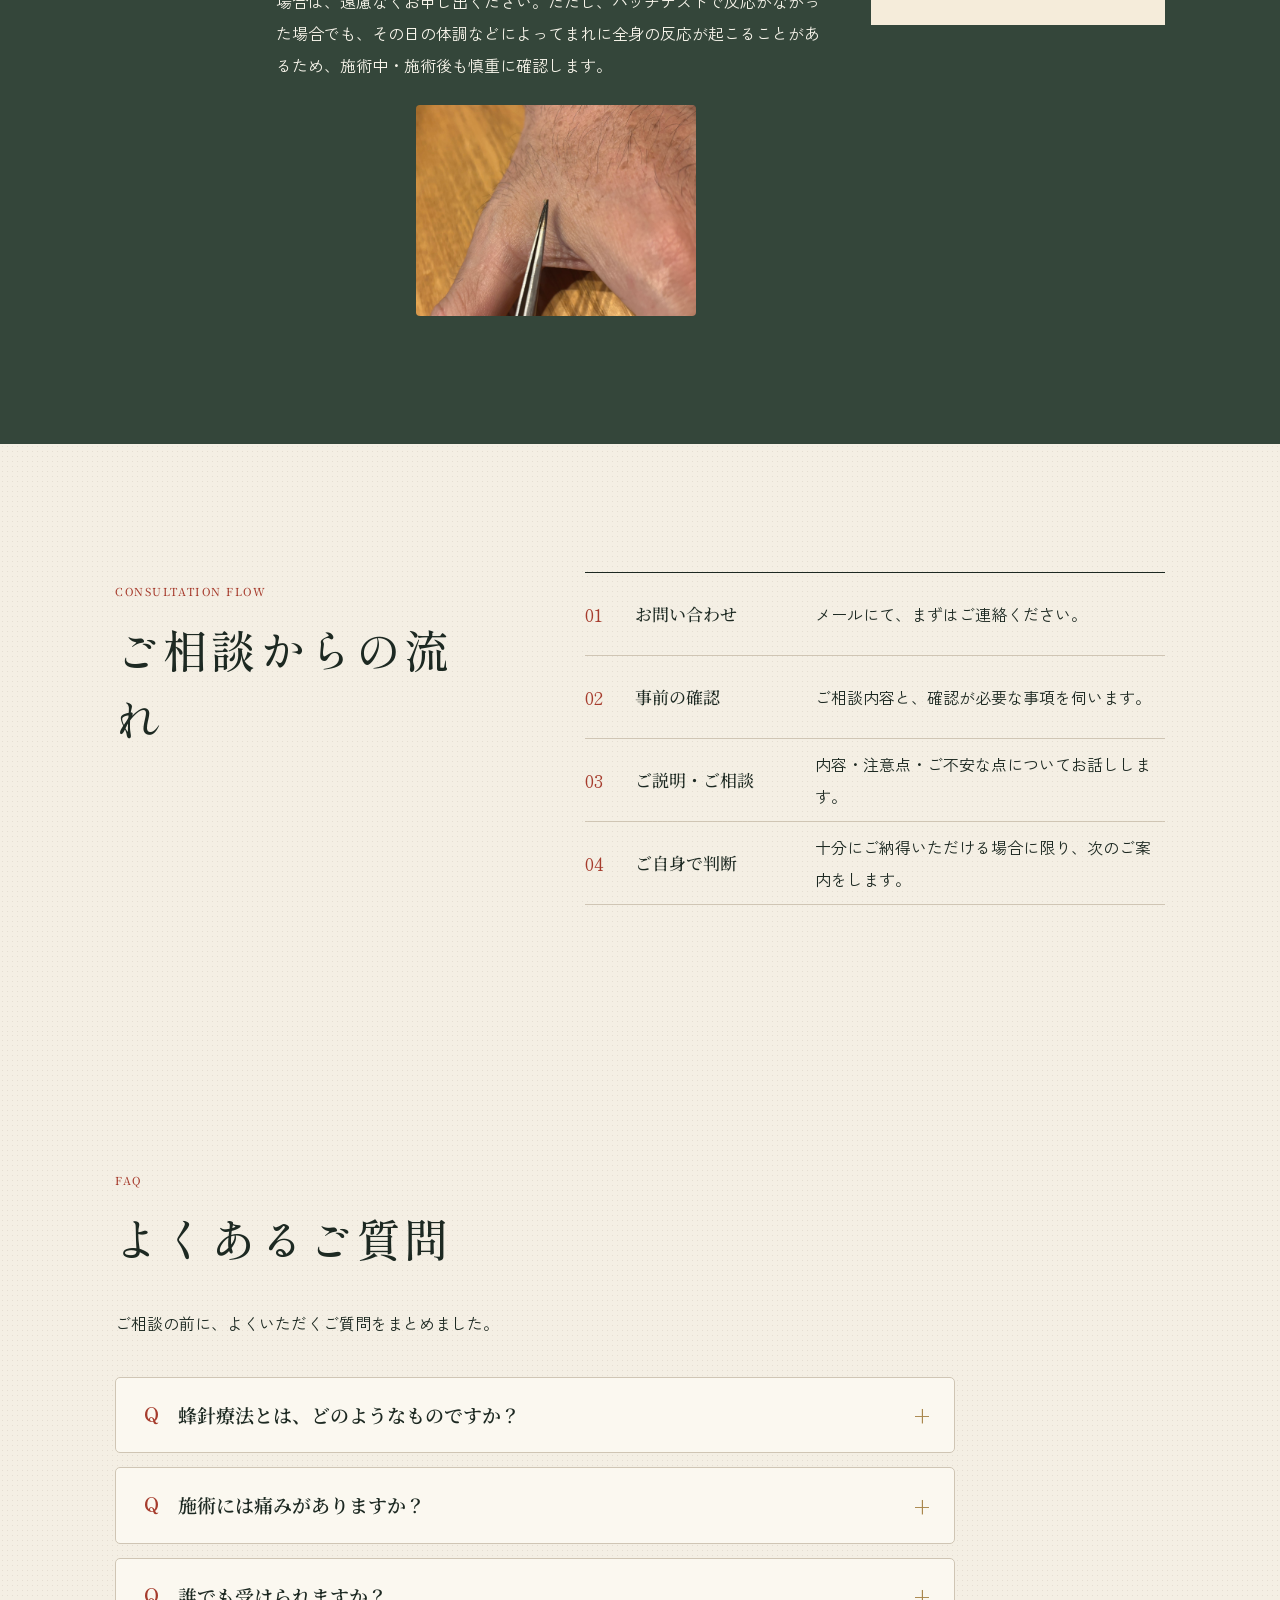
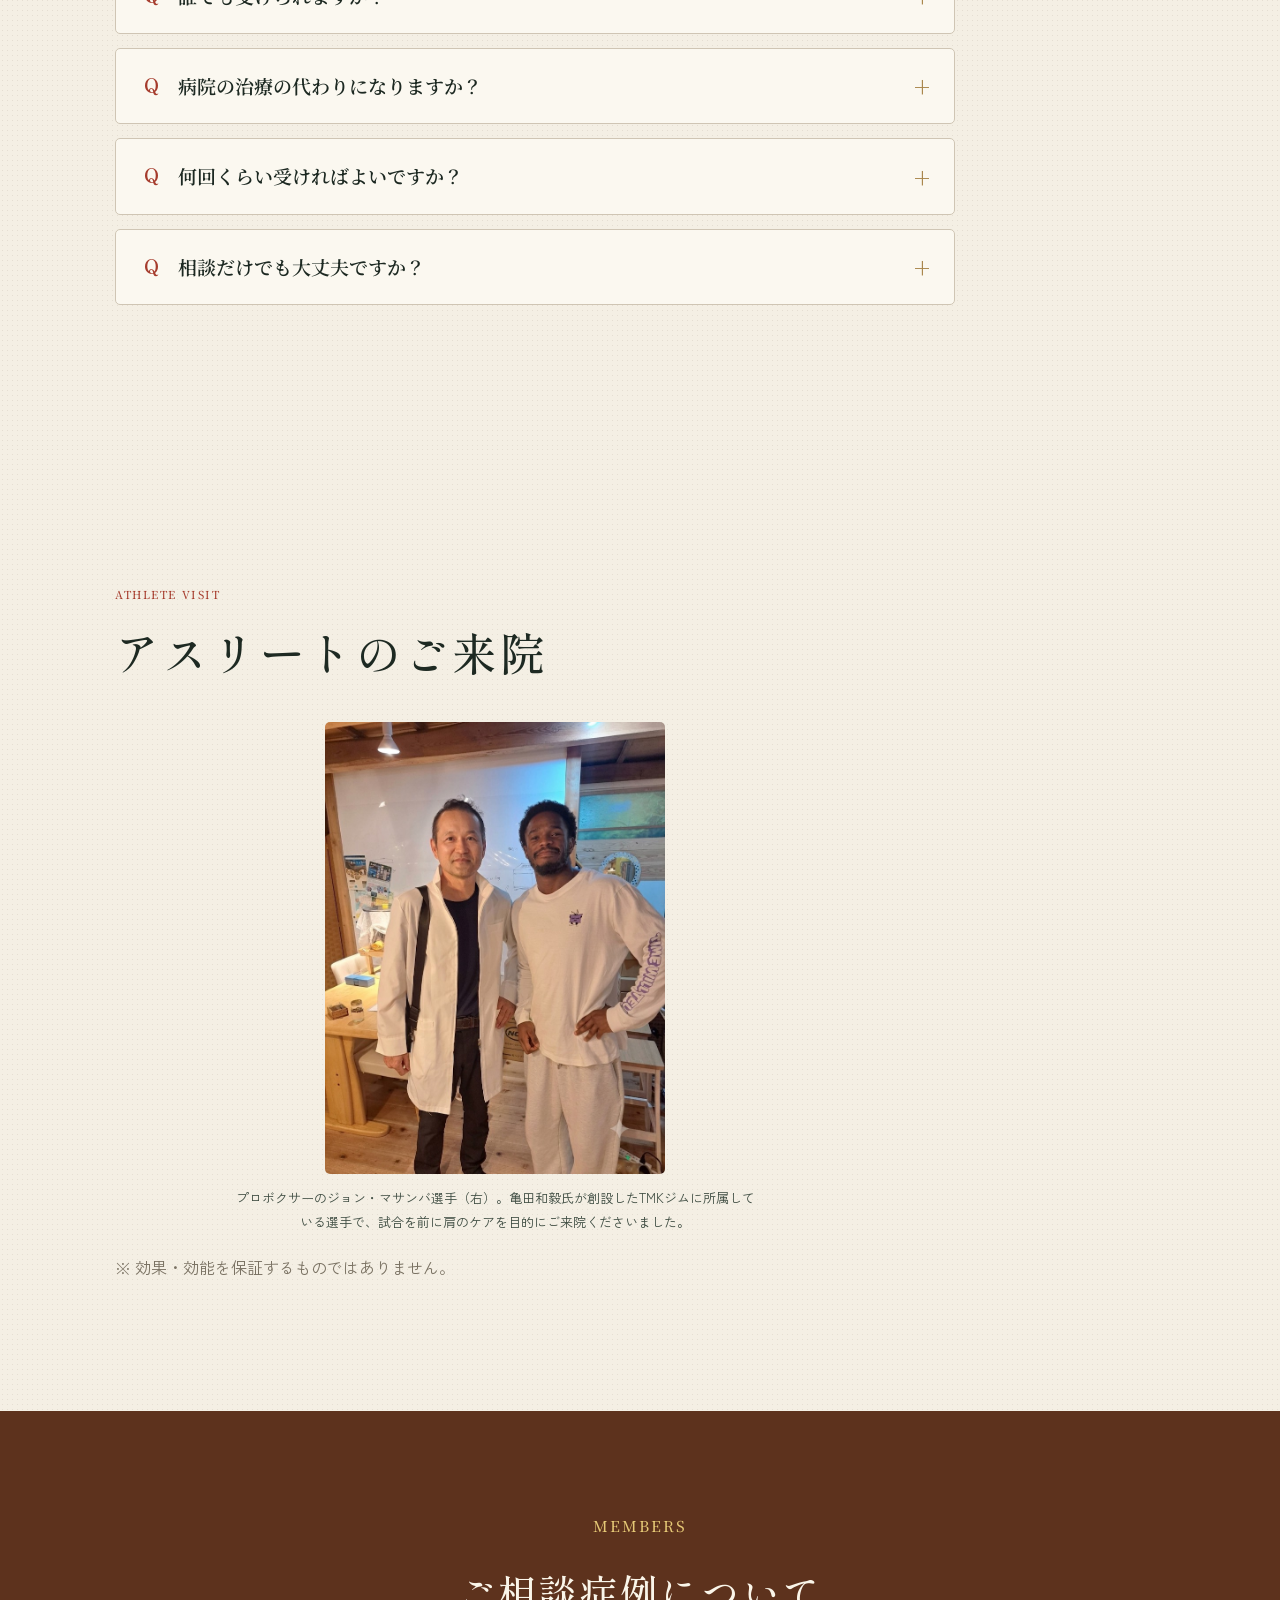
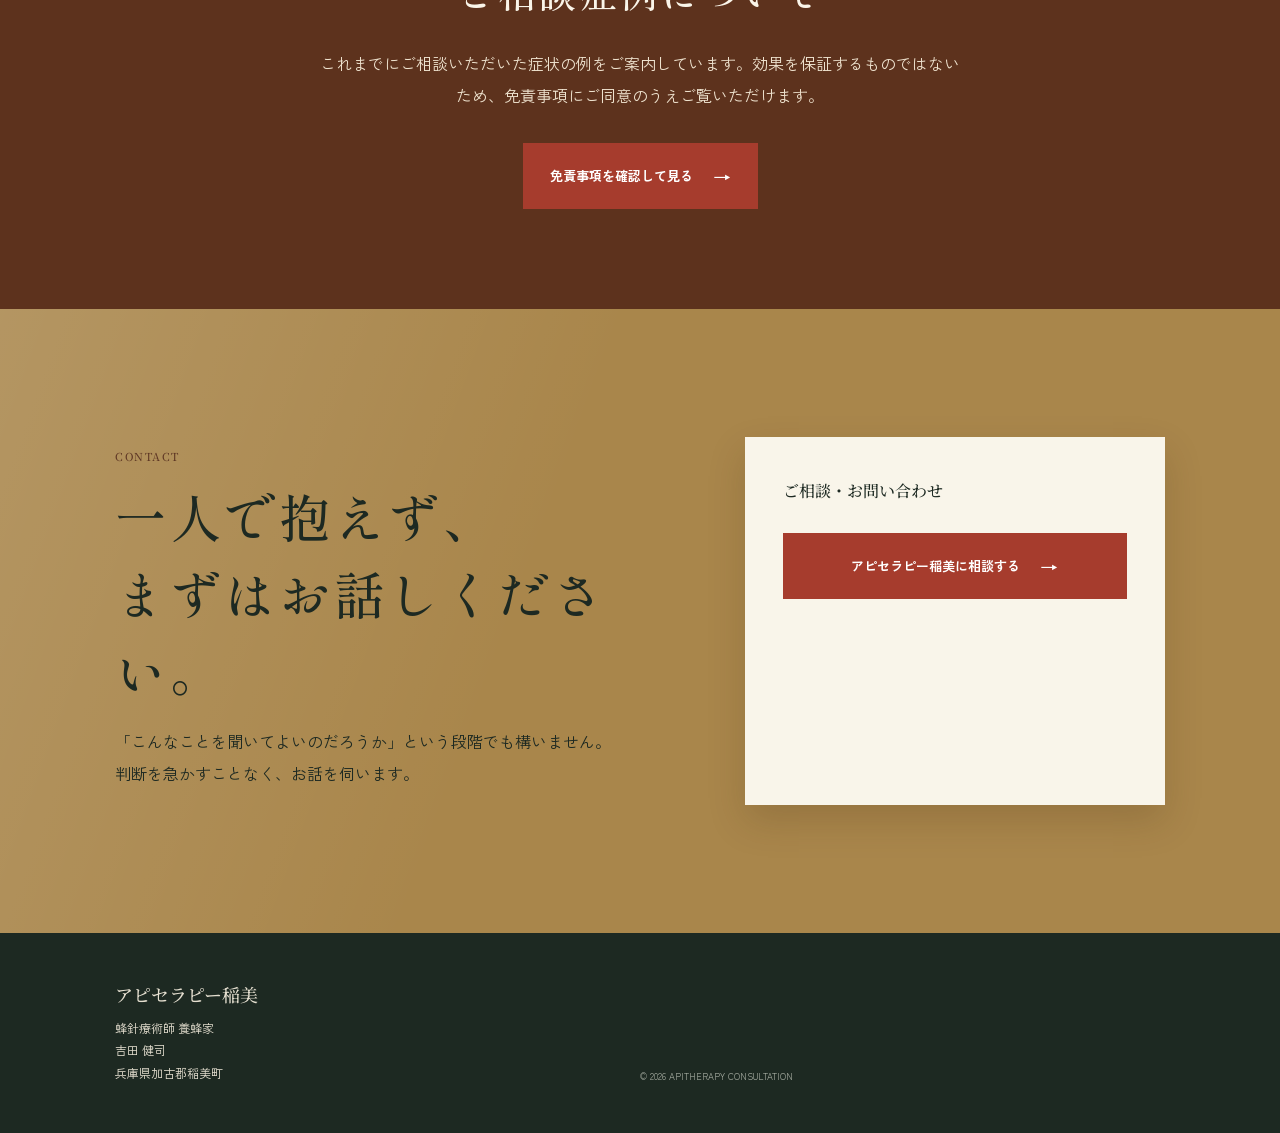
==== commit 0391ce0a: "マサンバ選手の紹介文を「亀田和毅氏が創設したTMKジムに所属している選手」に修正 Co-Authored-By: Claude Opus 4.8 <noreply@anthropic.com>" ====
--- a/index.html
+++ b/index.html
@@ -91,7 +91,7 @@
         <details><summary>相談だけでも大丈夫ですか？</summary><p>はい。「受ける」と決める前の情報収集の段階でも構いません。疑問や不安を伺うことを大切にし、無理な勧誘は一切いたしません。</p></details>
       </div></section>
 
-      <section class="voice paper" id="voice"><div class="section-title"><p class="kicker red">ATHLETE VISIT</p><h2>アスリートのご来院</h2></div><figure class="visit-photo"><img src="images/S__49102850.jpg" alt="吉田健司とプロボクサーのジョン・マサンバ選手" loading="lazy" width="769" height="1024" onerror="this.closest('.visit-photo').style.display='none'" /><figcaption>プロボクサーのジョン・マサンバ選手（右）。亀田和毅氏のジムに所属していた選手で、試合を前に肩のケアを目的にご来院くださいました。</figcaption></figure><p class="voice-note">※ 効果・効能を保証するものではありません。</p></section>
+      <section class="voice paper" id="voice"><div class="section-title"><p class="kicker red">ATHLETE VISIT</p><h2>アスリートのご来院</h2></div><figure class="visit-photo"><img src="images/S__49102850.jpg" alt="吉田健司とプロボクサーのジョン・マサンバ選手" loading="lazy" width="769" height="1024" onerror="this.closest('.visit-photo').style.display='none'" /><figcaption>プロボクサーのジョン・マサンバ選手（右）。亀田和毅氏が創設したTMKジムに所属している選手で、試合を前に肩のケアを目的にご来院くださいました。</figcaption></figure><p class="voice-note">※ 効果・効能を保証するものではありません。</p></section>
 
       <section class="members-link"><div><p class="kicker red">MEMBERS</p><h2>ご相談症例について</h2><p>これまでにご相談いただいた症状の例をご案内しています。効果を保証するものではないため、免責事項にご同意のうえご覧いただけます。</p><a class="button" href="disclaimer.html">免責事項を確認して見る <span>→</span></a></div></section>
 
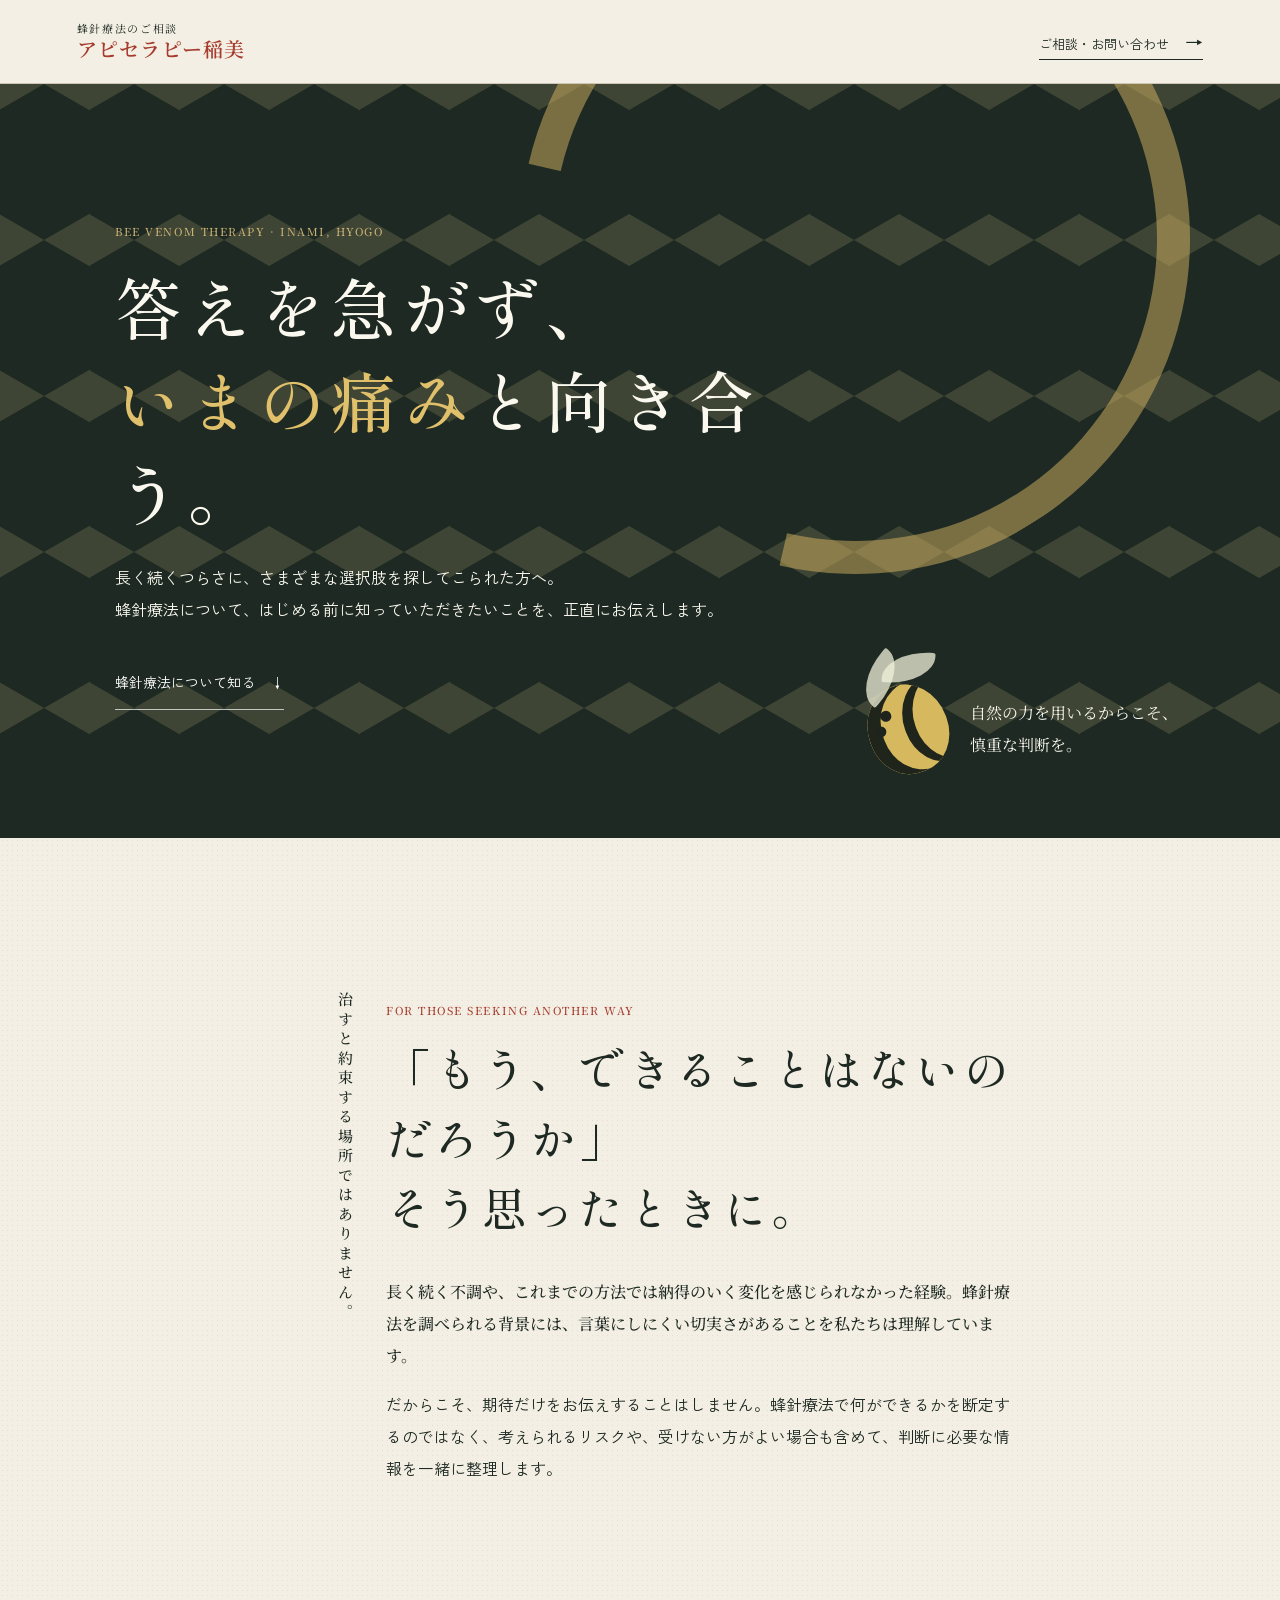
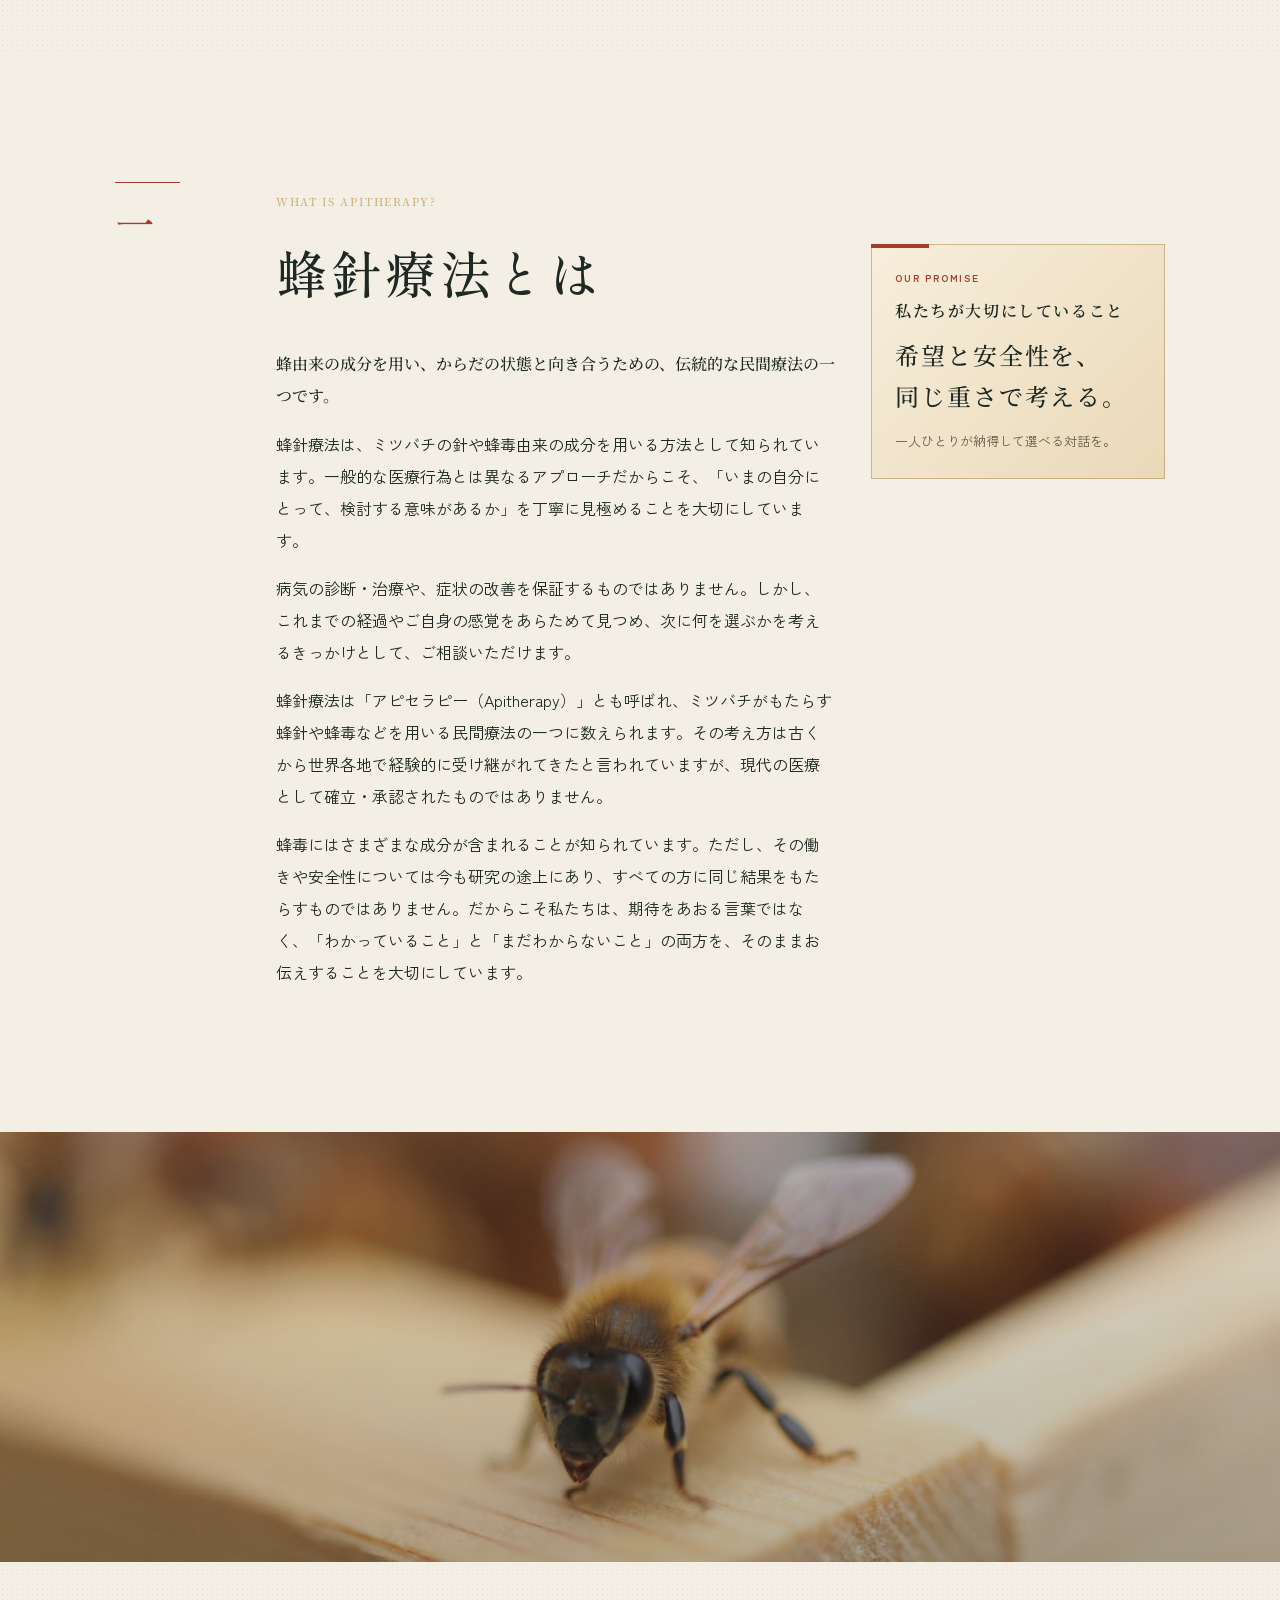
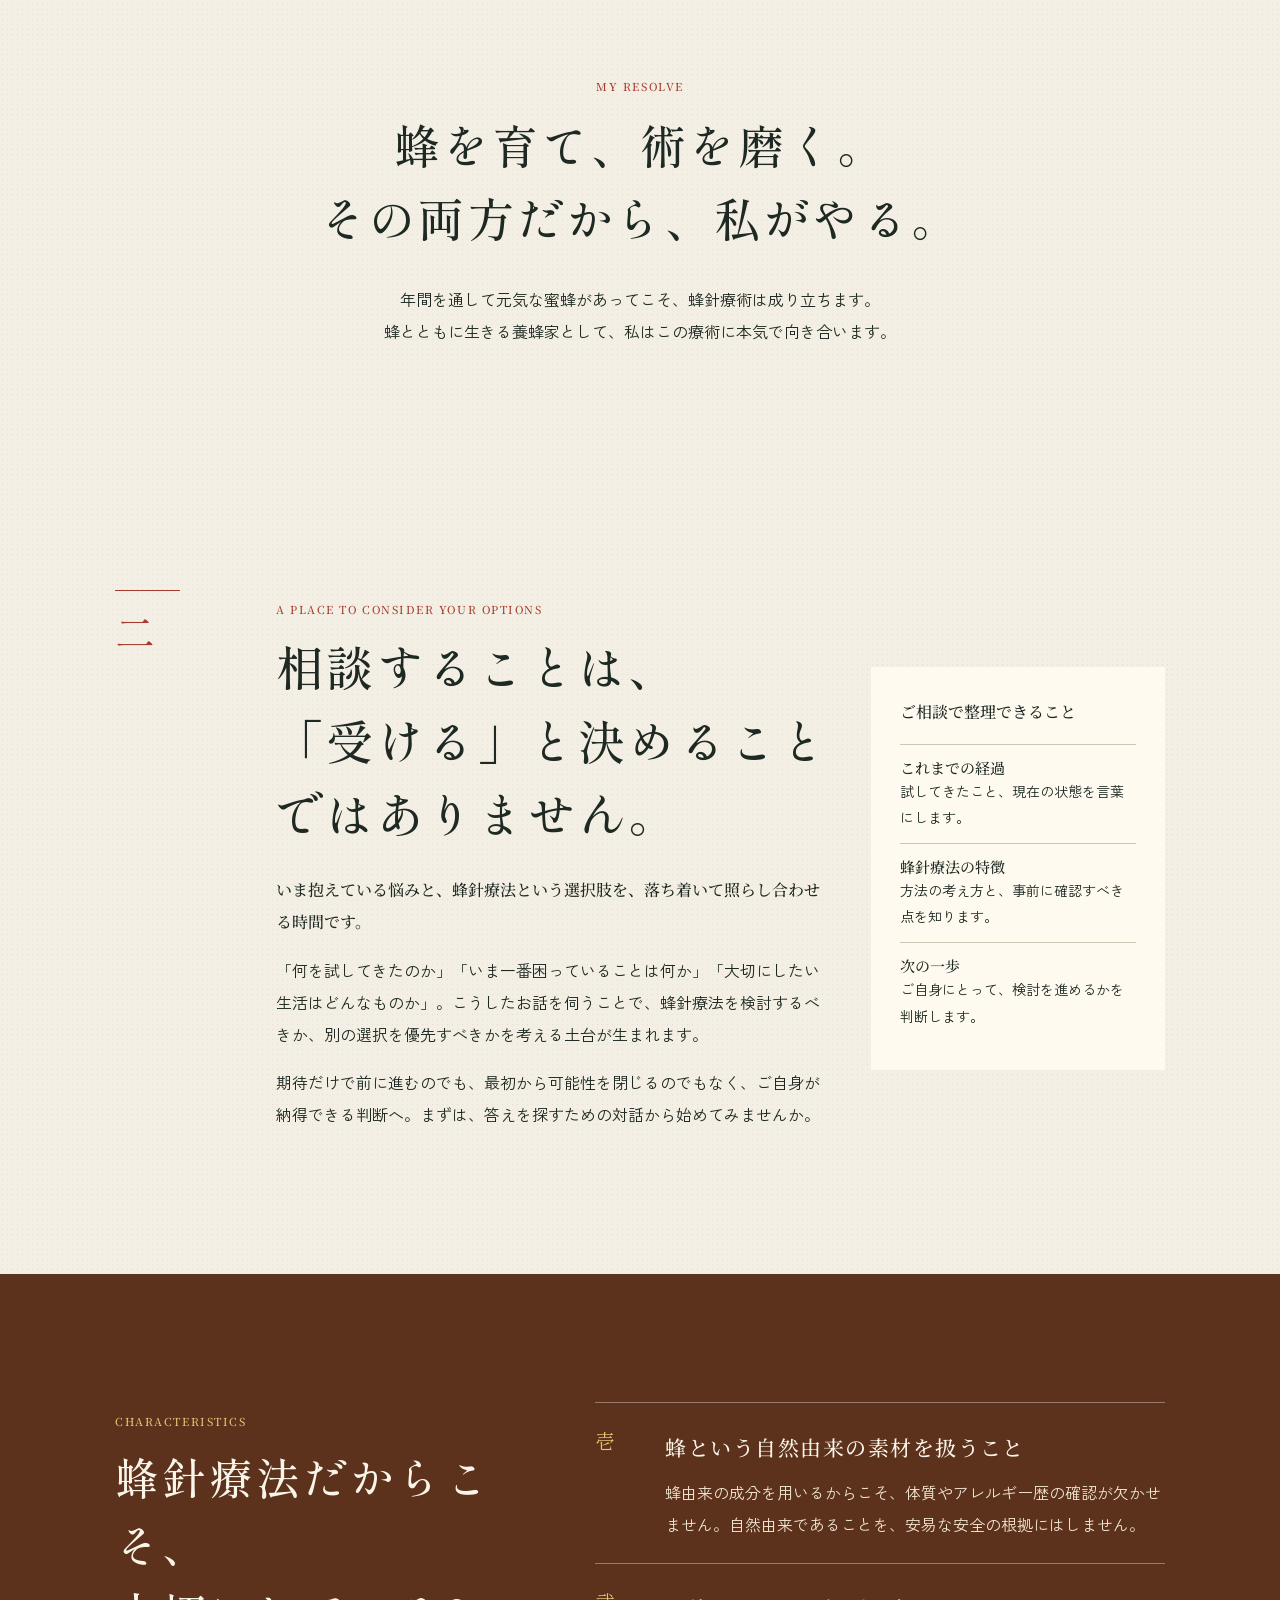
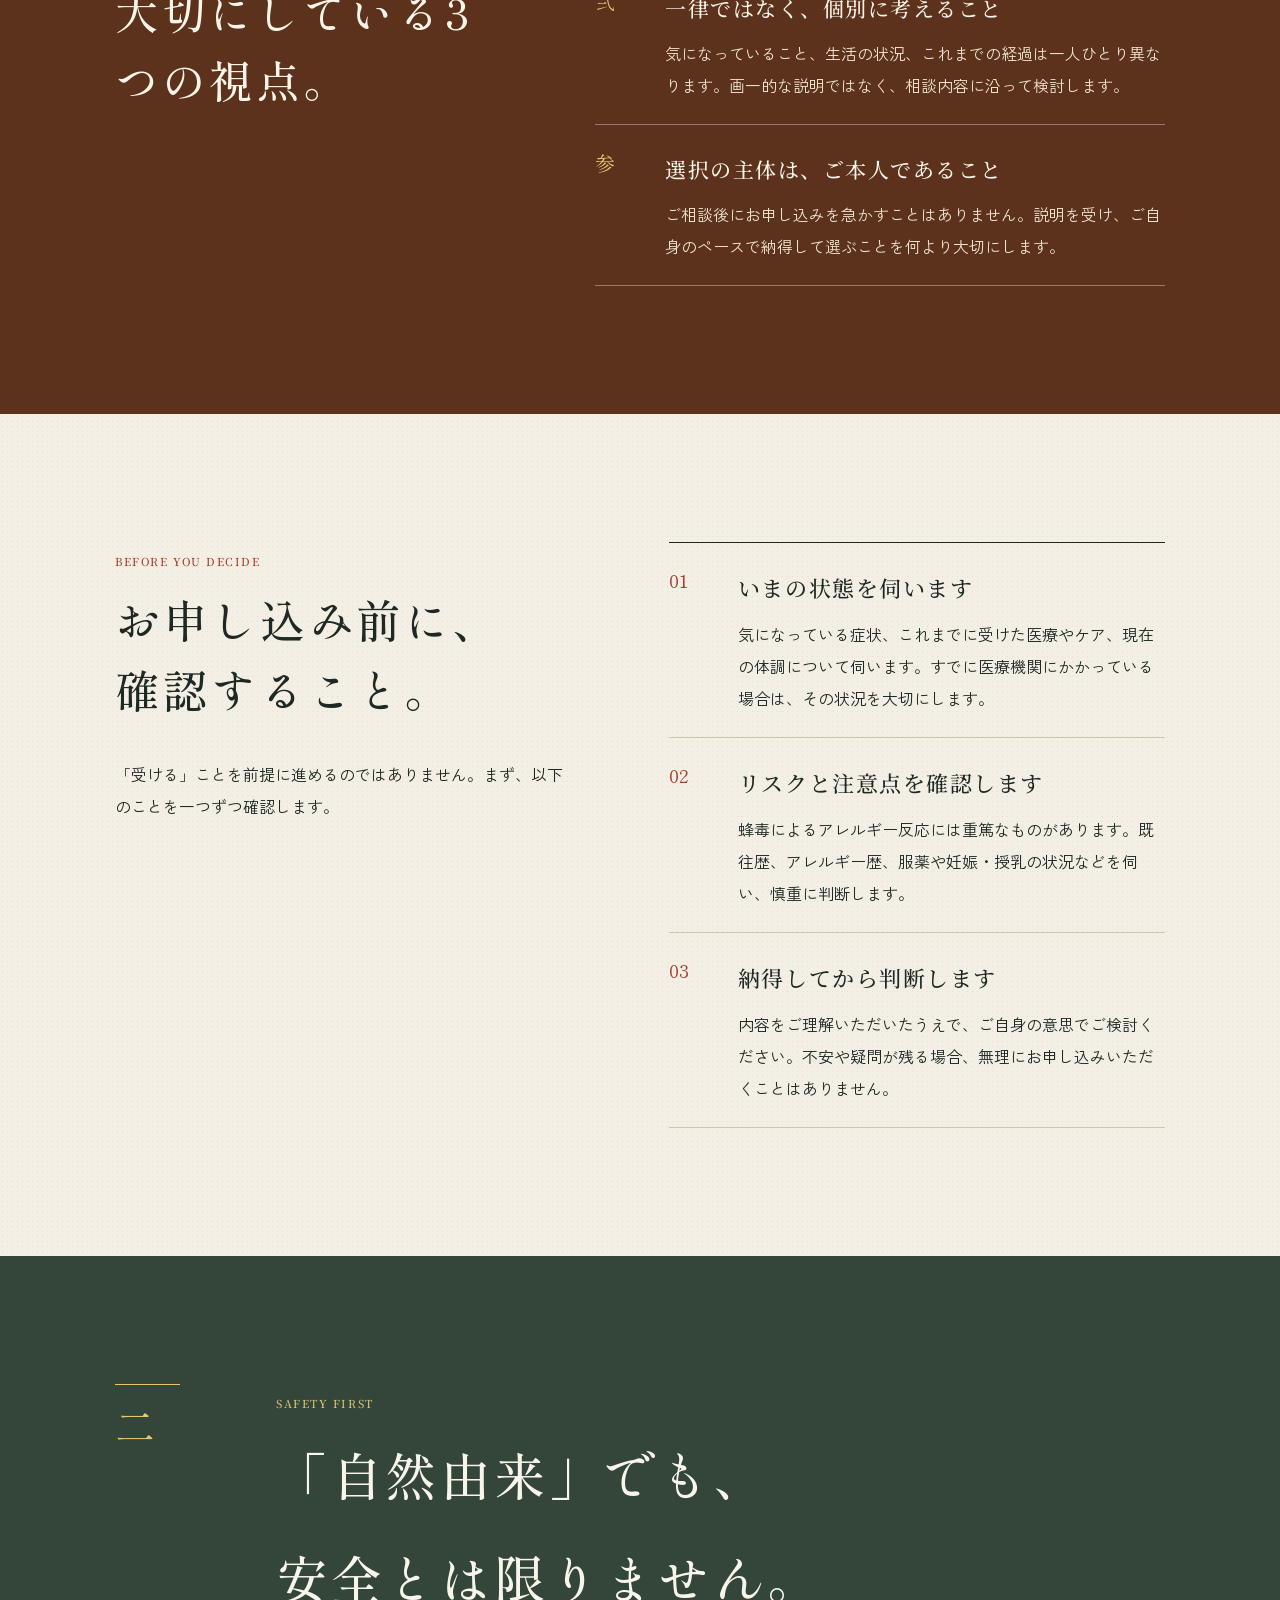
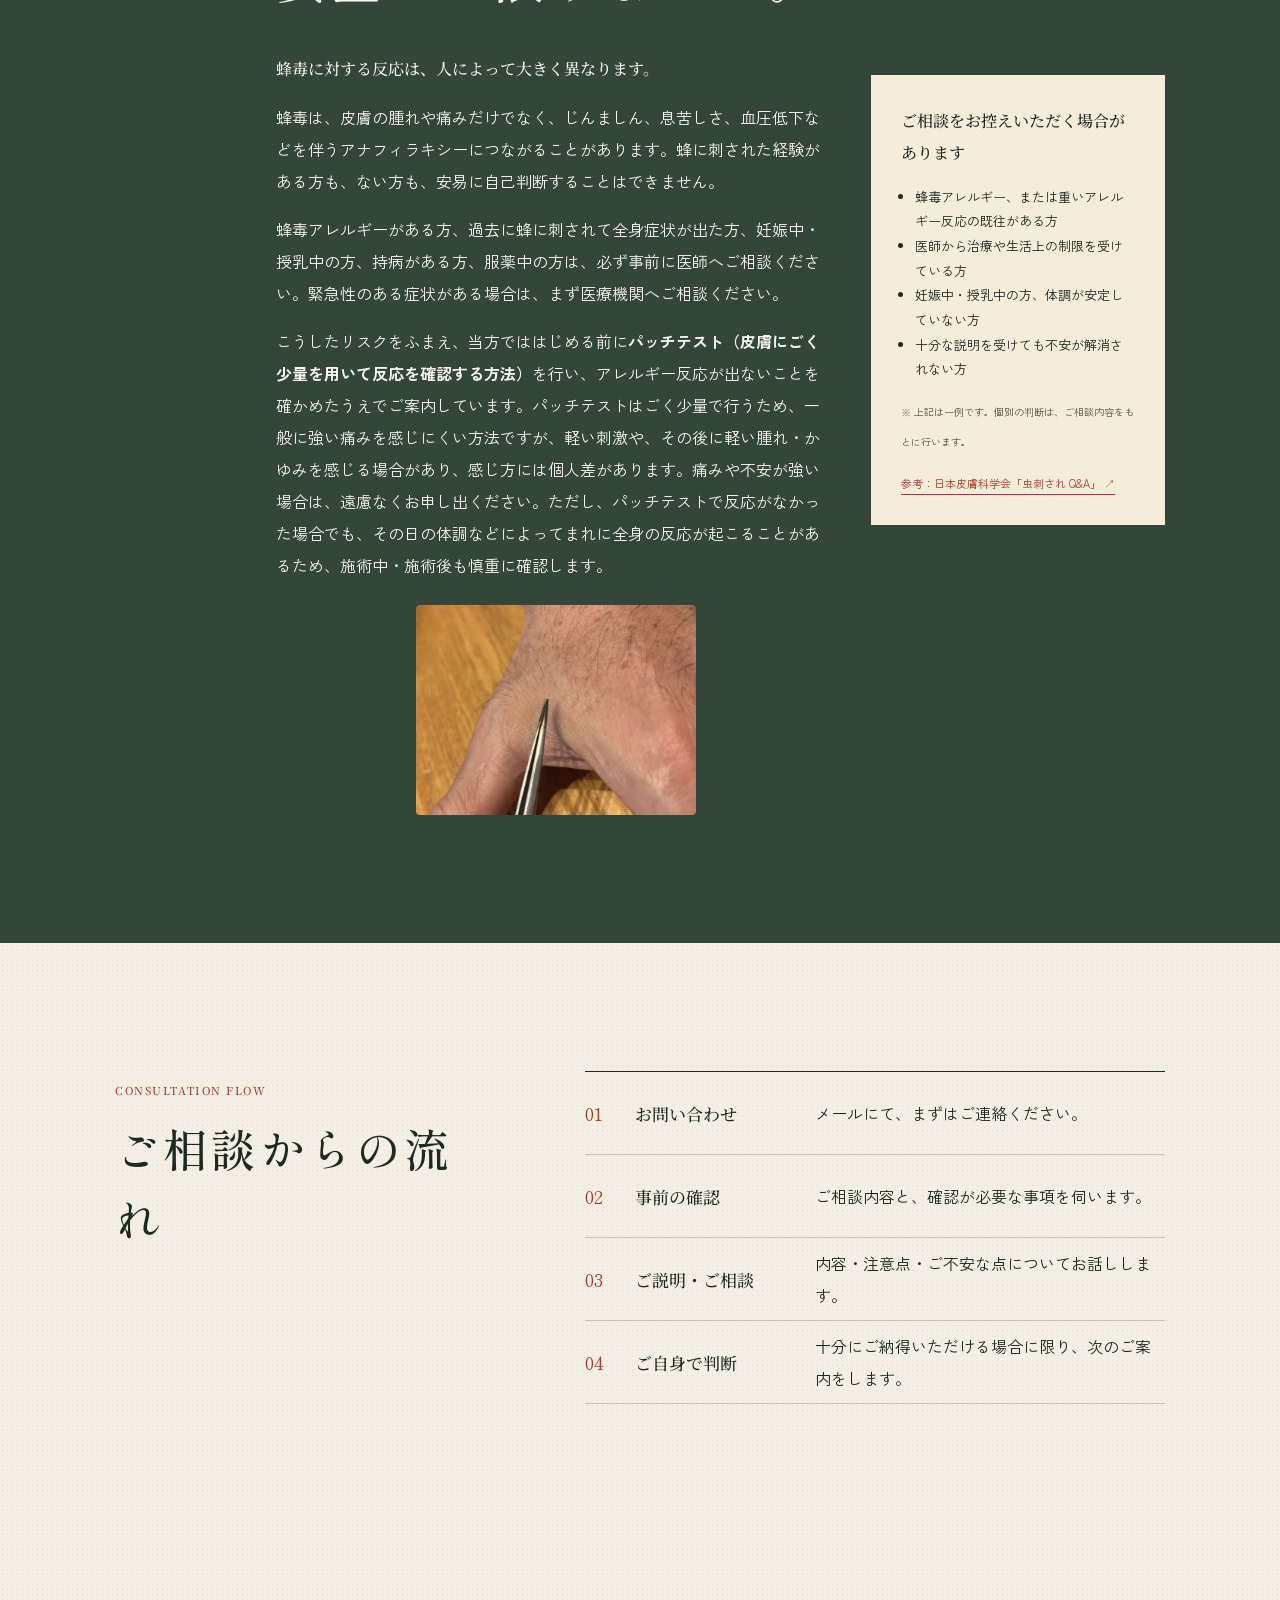
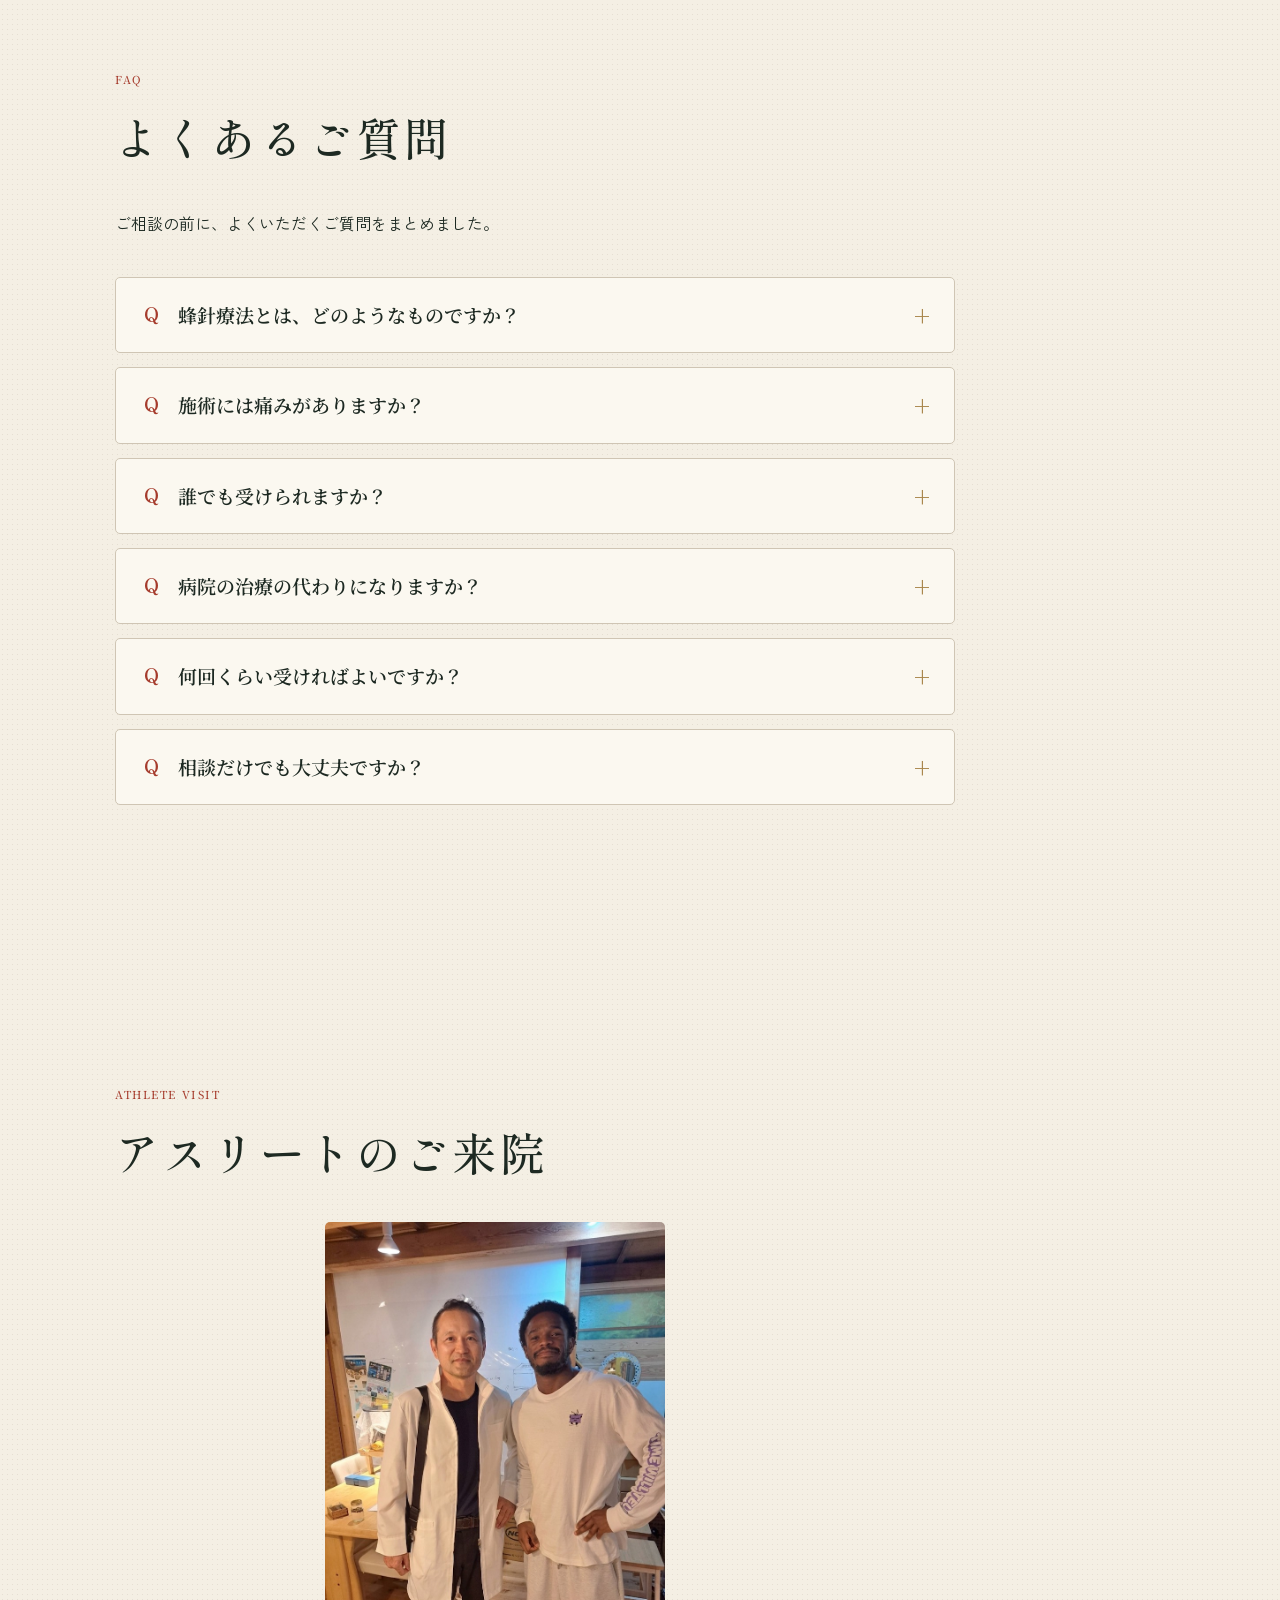
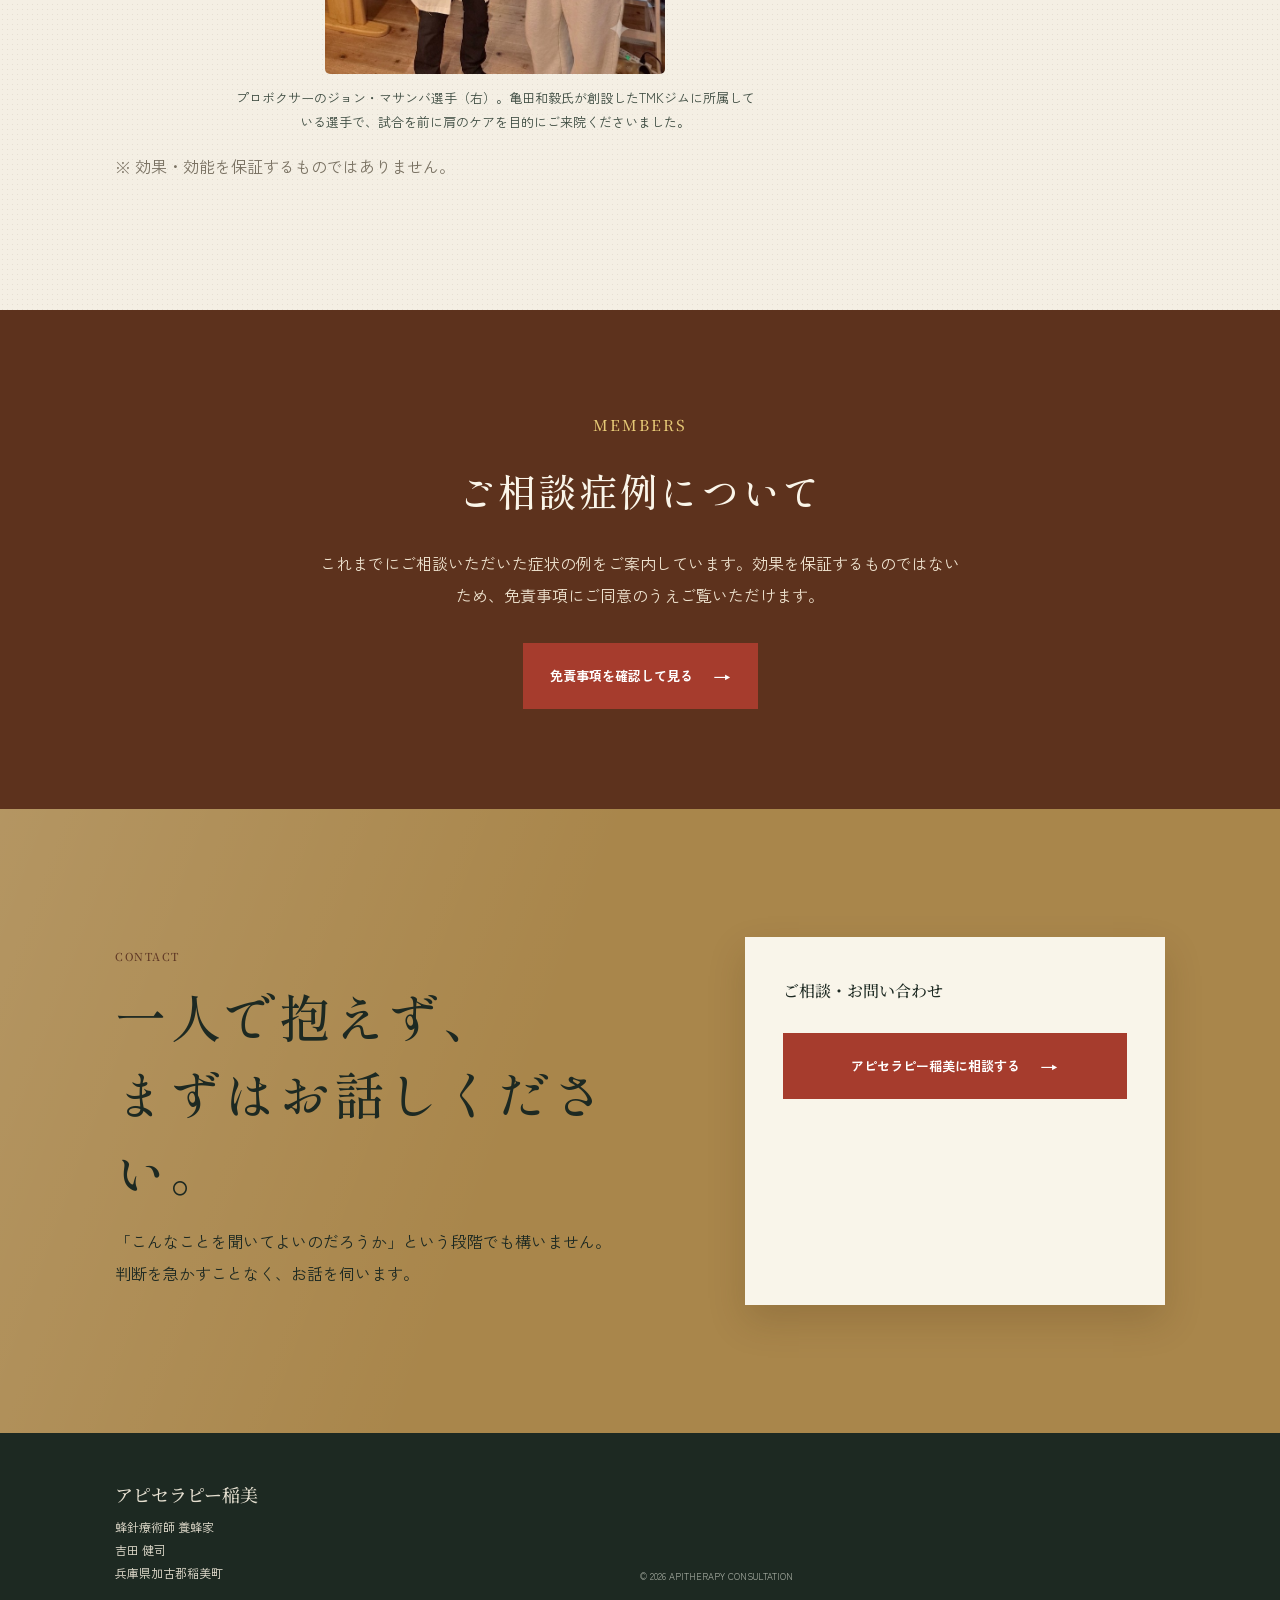
==== commit dca86cb8: "「蜂を育て、術を磨く。」施術者の想いセクションを追加（蜂の写真の直後） Co-Authored-By: Claude Opus 4.8 <noreply@anthropic.com>" ====
--- a/index.html
+++ b/index.html
@@ -67,6 +67,8 @@
 
       <figure class="photo"><img src="images/bee.jpg" alt="花にとまるミツバチ" loading="lazy" width="1200" height="800" onerror="this.closest('.photo').style.display='none'" /></figure>
 
+      <section class="resolve paper"><p class="kicker red">MY RESOLVE</p><h2>蜂を育て、術を磨く。<br />その両方だから、私がやる。</h2><p>年間を通して元気な蜜蜂があってこそ、蜂針療術は成り立ちます。<br />蜂とともに生きる養蜂家として、私はこの療術に本気で向き合います。</p></section>
+
       <section class="possibility paper"><div class="section-no">二</div><div class="possibility-copy"><p class="kicker red">A PLACE TO CONSIDER YOUR OPTIONS</p><h2>相談することは、<br />「受ける」と決めることではありません。</h2><p class="lead">いま抱えている悩みと、蜂針療法という選択肢を、落ち着いて照らし合わせる時間です。</p><p>「何を試してきたのか」「いま一番困っていることは何か」「大切にしたい生活はどんなものか」。こうしたお話を伺うことで、蜂針療法を検討するべきか、別の選択を優先すべきかを考える土台が生まれます。</p><p>期待だけで前に進むのでも、最初から可能性を閉じるのでもなく、ご自身が納得できる判断へ。まずは、答えを探すための対話から始めてみませんか。</p></div><div class="consult-gain"><p>ご相談で整理できること</p><ol><li><b>これまでの経過</b><span>試してきたこと、現在の状態を言葉にします。</span></li><li><b>蜂針療法の特徴</b><span>方法の考え方と、事前に確認すべき点を知ります。</span></li><li><b>次の一歩</b><span>ご自身にとって、検討を進めるかを判断します。</span></li></ol></div></section>
 
       <section class="characteristics"><div class="section-title"><p class="kicker">CHARACTERISTICS</p><h2>蜂針療法だからこそ、<br />大切にしている3つの視点。</h2></div><div class="characteristic-list"><article><span>壱</span><h3>蜂という自然由来の素材を扱うこと</h3><p>蜂由来の成分を用いるからこそ、体質やアレルギー歴の確認が欠かせません。自然由来であることを、安易な安全の根拠にはしません。</p></article><article><span>弐</span><h3>一律ではなく、個別に考えること</h3><p>気になっていること、生活の状況、これまでの経過は一人ひとり異なります。画一的な説明ではなく、相談内容に沿って検討します。</p></article><article><span>参</span><h3>選択の主体は、ご本人であること</h3><p>ご相談後にお申し込みを急かすことはありません。説明を受け、ご自身のペースで納得して選ぶことを何より大切にします。</p></article></div></section>
--- a/styles.css
+++ b/styles.css
@@ -1 +1 @@
-:root{--ink:#1d2922;--tea:#435447;--paper:#f4efe4;--cream:#fbf8f0;--red:#a63c2d;--gold:#a9864b;--line:#cfc5b4}*{box-sizing:border-box}html{scroll-behavior:smooth}body{margin:0;color:var(--ink);background:var(--paper);font:15px/2 "Zen Kaku Gothic New",sans-serif}.site-header{position:sticky;top:0;z-index:50;height:84px;padding:0 clamp(22px,6vw,108px);display:flex;align-items:center;justify-content:space-between;border-bottom:1px solid var(--line);background:rgba(244,239,228,.96);backdrop-filter:blur(6px)}.brand{font:500 18px "Noto Serif JP";color:var(--ink);text-decoration:none}.brand b{font:600 20px/1.3 "Noto Serif JP";display:block;color:var(--red);letter-spacing:.06em}.brand small{font:11px/1.3 "Noto Serif JP";display:block;letter-spacing:.15em;color:var(--ink)}.header-cta{font-size:13px;color:var(--ink);text-decoration:none;border-bottom:1px solid var(--ink)}.header-cta b{font-size:18px;margin-left:12px}.hero{min-height:690px;position:relative;overflow:hidden;background:var(--ink);color:#fbf9ef;padding:clamp(80px,10vw,140px) clamp(25px,9vw,150px)}.hero:before{content:"";position:absolute;inset:0;opacity:.22;background-image:linear-gradient(30deg,#b8a775 12%,transparent 12.5%,transparent 87%,#b8a775 87.5%,#b8a775),linear-gradient(150deg,#b8a775 12%,transparent 12.5%,transparent 87%,#b8a775 87.5%,#b8a775);background-size:90px 156px;background-position:0 0,0 0}.hero-copy{max-width:700px;position:relative;z-index:2}.kicker{font:500 11px "Noto Serif JP";letter-spacing:.14em;color:#c9b176}.kicker.red{color:var(--red)}h1,h2,h3{font-family:"Shippori Mincho","Noto Serif JP",serif;font-weight:500;letter-spacing:.07em}h1{font-size:clamp(42px,5.2vw,74px);line-height:1.4;margin:21px 0}h1 em{font-style:normal;color:#e1c06c}.hero-copy>p:not(.kicker){font-size:15px;line-height:2.1}.button{display:inline-flex;justify-content:center;align-items:center;background:var(--red);color:#fff;text-decoration:none;padding:15px 27px;margin-top:26px;font-size:13px;font-weight:700}.button span{margin-left:20px;font-size:18px}.hero-primary{font-size:16px}.hero-primary span{font-size:21px}.hero-aside{position:absolute;z-index:2;right:8%;bottom:8%;display:flex;gap:22px;align-items:center}.hero-aside p{font:14px/1.9 "Noto Serif JP"}.bee-mark{height:90px;width:80px;background:#d6b85e;border-radius:50% 50% 47% 47%;position:relative;box-shadow:inset 14px 0 #20251c,inset 37px 0 #d6b85e,inset 48px 0 #20251c;transform:rotate(-20deg)}.bee-mark:before,.bee-mark:after{content:"";position:absolute;width:53px;height:31px;border-radius:90% 5% 90% 5%;background:rgba(242,242,218,.75);top:-28px}.bee-mark:before{left:5px;transform:rotate(-30deg)}.bee-mark:after{left:35px;transform:rotate(22deg)}.bee-mark i{position:absolute;width:11px;height:11px;background:#1e241d;border-radius:50%;left:8px;top:33px}.bee-mark i+i{top:20px;left:18px}.enso{position:absolute;right:7%;top:-180px;width:670px;height:670px;border:33px solid rgba(213,181,98,.5);border-left-color:transparent;border-radius:50%;transform:rotate(-32deg)}.hero-seal{position:absolute;z-index:3;right:8%;top:70px;width:88px;height:88px;display:grid;place-items:center;text-align:center;border-radius:50%;background:var(--red);color:#fff;font:18px/1.2 "Shippori Mincho";transform:rotate(11deg)}.hero-seal span{font-size:11px}.paper{background:var(--paper);background-image:radial-gradient(rgba(80,61,33,.09) .7px,transparent .7px);background-size:5px 5px}.opening{padding:clamp(90px,12vw,170px) clamp(28px,20vw,300px);display:grid;grid-template-columns:100px 1fr;gap:30px}.vertical{font:500 15px "Noto Serif JP";writing-mode:vertical-rl;letter-spacing:.3em;margin:0}.opening h2,.section-title h2{font-size:clamp(30px,3.5vw,51px);line-height:1.55;margin:15px 0 35px}.opening p:not(.kicker):not(.vertical){max-width:740px}.large-copy{font:500 18px/2.1 "Noto Serif JP"}.what,.safety{padding:clamp(75px,10vw,145px) clamp(25px,9vw,150px);display:grid;grid-template-columns:12% minmax(0,1fr) 28%;gap:35px}.section-no{font:40px "Shippori Mincho";color:var(--red);border-top:1px solid var(--red);padding-top:11px;width:65px}.what h2,.safety h2{font-size:clamp(34px,4vw,57px);margin:12px 0 25px}.lead{font:500 18px/2 "Noto Serif JP"}.what>div:nth-child(2),.safety>div:nth-child(2){max-width:690px}.what aside{border-left:1px solid var(--gold);padding:10px 0 10px 25px;height:max-content;margin-top:90px}.what aside p{font-size:11px;color:var(--red);letter-spacing:.1em}.what aside strong{font:500 20px/1.8 "Noto Serif JP"}.steps{padding:clamp(75px,10vw,140px) clamp(25px,9vw,150px);display:grid;grid-template-columns:43% 1fr;gap:8vw}.section-title>p:not(.kicker){max-width:450px}.step-list{border-top:1px solid var(--ink)}.step-list article{padding:23px 0;border-bottom:1px solid var(--line);display:grid;grid-template-columns:52px 1fr;column-gap:17px}.step-list span{grid-row:span 2;color:var(--red);font:19px "Shippori Mincho"}.step-list h3{font-size:22px;margin:0;font-family:"Noto Serif JP",serif}.step-list p{font-size:13px;line-height:1.9;margin:8px 0 0}.safety{background:#34463a;color:#f8f5eb}.safety .kicker{color:#ddc475}.safety .section-no{color:#e7c76d;border-color:#e7c76d}.safety-box{align-self:center;background:#f5ecda;color:var(--ink);padding:30px}.safety-box p{font:500 17px "Noto Serif JP";margin-top:0}.safety-box ul{padding-left:1.1em;font-size:13px;line-height:1.9}.safety-box small{font-size:10px;color:#665d4b}.flow{padding:clamp(75px,10vw,140px) clamp(25px,9vw,150px);display:grid;grid-template-columns:35% 1fr;gap:8vw}.flow ol{list-style:none;margin:0;padding:0;border-top:1px solid var(--ink);counter-reset:flow}.flow li{display:grid;grid-template-columns:50px 180px 1fr;align-items:center;min-height:83px;border-bottom:1px solid var(--line);counter-increment:flow}.flow li:before{content:"0" counter(flow);color:var(--red);font:18px "Shippori Mincho"}.flow li b{font:500 17px "Noto Serif JP"}.flow li span{font-size:13px}.contact{background:var(--gold);padding:clamp(75px,10vw,140px) clamp(25px,9vw,150px);display:grid;grid-template-columns:1fr 420px;gap:8vw}.contact .kicker{color:#5f3825}.contact h2{font-size:clamp(32px,4vw,55px);line-height:1.5;margin:14px 0}.contact-card{background:#f9f5ea;padding:38px}.contact-card>p{font:500 18px "Noto Serif JP";margin:0}.contact-card .button{width:100%}.line-link{display:block;text-align:center;color:var(--ink);border:1px solid var(--ink);margin-top:10px;padding:14px;text-decoration:none;font-size:13px;font-weight:700}.line-link span{margin-left:20px}.contact-card small{font-size:10px;line-height:1.6;display:block;margin-top:17px;color:#655b4b}footer{background:var(--ink);color:#e5dfd0;padding:48px clamp(25px,9vw,150px);display:grid;grid-template-columns:1fr 1fr auto;gap:30px;font-size:12px;line-height:1.9}footer strong{font:500 18px "Noto Serif JP"}footer p{margin:8px 0 0}footer small{font-size:9px;align-self:end;color:#aeb4a9}.members-link{background:#5d321d;color:#faf5e9;padding:clamp(60px,8vw,100px) clamp(25px,9vw,150px);text-align:center}.members-link .kicker{color:#e5c876}.members-link h2{font-size:clamp(26px,3vw,40px);margin:12px 0 18px}.members-link p{max-width:640px;margin:0 auto 8px;font-size:15px;line-height:2;color:#eee2ce}.members-link .button{margin-top:24px}.gate{padding:clamp(50px,8vw,90px) clamp(22px,9vw,150px);background:var(--paper)}.gate-inner{max-width:760px;margin:0 auto}.gate-inner h1{font-size:clamp(28px,3.4vw,44px);margin:12px 0 20px}.gate-lead{font:500 17px/2 "Noto Serif JP";margin-bottom:28px}.gate-box{background:var(--cream);border:1px solid var(--line);border-left:4px solid var(--red);border-radius:5px;padding:28px 32px}.gate-box h2{font-size:20px;margin:0 0 16px}.gate-box ul{margin:0;padding-left:1.2em;font-size:14px;line-height:1.95}.gate-box li{margin-bottom:10px}.gate-check{display:flex;align-items:flex-start;gap:10px;margin:26px 0;font-size:15px;line-height:1.7;cursor:pointer}.gate-check input{margin-top:5px;width:18px;height:18px;flex:none}.gate-actions{display:flex;flex-direction:column;align-items:flex-start;gap:16px}.gate-actions .button{margin-top:0;border:0;cursor:pointer;font-family:inherit}.gate-actions .button:disabled{opacity:.4;cursor:not-allowed}.gate-back{color:var(--tea);font-size:13px;text-decoration:none;border-bottom:1px solid var(--tea)}.symptoms{padding:clamp(50px,8vw,90px) clamp(22px,9vw,150px);background:var(--paper)}.symptoms-inner{max-width:820px;margin:0 auto}.symptoms-inner h1{font-size:clamp(28px,3.4vw,44px);margin:12px 0 20px}.symptoms-note{background:var(--cream);border:1px solid var(--line);border-radius:5px;padding:20px 24px;font-size:14px!important;line-height:1.95!important;color:#3d4b40;margin-bottom:30px}.symptoms-list{margin:0;padding:0;list-style:none;counter-reset:sym;display:grid;grid-template-columns:repeat(auto-fill,minmax(230px,1fr));gap:10px 22px}.symptoms-list li{counter-increment:sym;position:relative;padding:12px 10px 12px 44px;border-bottom:1px solid var(--line);font-size:15px}.symptoms-list li:before{content:counter(sym);position:absolute;left:6px;top:12px;min-width:26px;color:var(--red);font:600 15px "Shippori Mincho"}.symptoms-foot{margin-top:32px;font-size:15px;line-height:2}.symptoms-foot a{color:var(--red)}.symptoms .gate-back{display:inline-block;margin-top:24px}.faq{padding:clamp(75px,10vw,140px) clamp(25px,9vw,150px)}.faq .section-title>p:not(.kicker){margin-top:14px}.faq-list{max-width:840px;margin:38px 0 0}.faq-list details{background:var(--cream);border:1px solid var(--line);border-radius:5px;margin-bottom:14px;overflow:hidden}.faq-list summary{position:relative;list-style:none;cursor:pointer;padding:22px 54px 22px 62px;font:600 19px/1.6 "Noto Serif JP";color:var(--ink)}.faq-list summary::-webkit-details-marker{display:none}.faq-list summary:before{content:"Q";position:absolute;left:28px;top:22px;color:var(--red);font:700 19px "Shippori Mincho"}.faq-list summary:after{content:"+";position:absolute;right:24px;top:50%;transform:translateY(-50%);color:var(--gold);font:400 26px/1 "Shippori Mincho"}.faq-list details[open] summary:after{content:"−"}.faq-list details p{position:relative;margin:0 28px;padding:16px 0 24px 34px;border-top:1px solid var(--line);font-size:15px!important;line-height:1.95!important;color:#3d4b40}.faq-list details p:before{content:"A";position:absolute;left:0;top:16px;color:var(--gold);font:700 17px "Shippori Mincho"}.voice{padding:clamp(75px,10vw,140px) clamp(25px,9vw,150px)}.voice-card{max-width:760px;margin:36px 0 0;background:var(--cream);border:1px solid var(--line);border-left:4px solid var(--gold);border-radius:5px;padding:34px 40px}.voice-card blockquote{margin:0}.voice-card blockquote p{margin:0;font:500 18px/2 "Noto Serif JP";color:var(--ink)}.voice-card figcaption{margin-top:18px;text-align:right;font-size:13px;color:var(--tea)}.voice-note{max-width:760px;margin:16px 0 0;font-size:12px!important;line-height:1.7!important;color:#7a7263}.photo{margin:0;width:100%;height:clamp(220px,34vw,430px);overflow:hidden;position:relative}.photo img{width:100%;height:100%;object-fit:cover;display:block;filter:saturate(.82) contrast(.97)}.photo:after{content:"";position:absolute;inset:0;background:linear-gradient(180deg,rgba(29,41,34,.1),rgba(29,41,34,.3));pointer-events:none}.safety-photo{margin:24px 0 0;width:100%}.safety-photo img{width:70%;max-width:280px;height:auto;display:block;margin:0 auto;border-radius:4px}.visit-photo{max-width:760px;margin:22px 0 0}.visit-photo img{width:100%;max-width:340px;height:auto;display:block;margin:0 auto;border-radius:5px}.visit-photo figcaption{margin:12px auto 0;max-width:520px;text-align:center;font-size:13px;line-height:1.85;color:#3d4b40}@media(max-width:760px){.faq{padding-top:68px;padding-bottom:68px}.faq-list{margin-top:26px}.faq-list summary{font-size:17px;line-height:1.6;padding:18px 46px 18px 50px}.faq-list summary:before{left:20px;top:18px;font-size:17px}.faq-list summary:after{right:18px}.faq-list details p{margin:0 20px;padding-left:30px;font-size:15px!important}.voice{padding-top:68px;padding-bottom:68px}.voice-card{margin-top:26px;padding:26px 22px}.voice-card blockquote p{font-size:16px!important;line-height:1.95!important}.site-header{height:70px}.hero{min-height:650px}.hero-aside{right:25px;bottom:25px}.hero-aside p{font-size:12px}.hero-seal{right:25px;top:30px;width:74px;height:74px;font-size:15px}.enso{width:430px;height:430px;right:-140px;top:220px;border-width:24px}.opening,.what,.safety,.steps,.flow,.contact{grid-template-columns:1fr;gap:25px}.opening{padding-left:25px;padding-right:25px}.vertical{writing-mode:initial}.what aside{margin-top:10px}.safety-box{margin-top:15px}.flow li{grid-template-columns:44px 1fr;gap:5px;padding:15px 0}.flow li span{grid-column:2}.contact{gap:25px}.contact-card{padding:27px 22px}footer{grid-template-columns:1fr;gap:12px}footer small{align-self:auto}}@media(min-width:761px) and (max-width:1100px){.opening,.what,.possibility,.characteristics,.steps,.safety,.flow,.contact{grid-template-columns:1fr!important;gap:26px!important;padding-left:clamp(34px,6vw,90px)!important;padding-right:clamp(34px,6vw,90px)!important}.what>div:nth-child(2),.safety>div:nth-child(2),.possibility-copy{max-width:none}.what aside.promise{margin-top:6px!important}.consult-gain,.safety-box{align-self:start}.contact-card{width:auto;max-width:520px}.members-link,.symptoms,.gate{padding-left:clamp(34px,6vw,90px)!important;padding-right:clamp(34px,6vw,90px)!important}}
+:root{--ink:#1d2922;--tea:#435447;--paper:#f4efe4;--cream:#fbf8f0;--red:#a63c2d;--gold:#a9864b;--line:#cfc5b4}*{box-sizing:border-box}html{scroll-behavior:smooth}body{margin:0;color:var(--ink);background:var(--paper);font:15px/2 "Zen Kaku Gothic New",sans-serif}.site-header{position:sticky;top:0;z-index:50;height:84px;padding:0 clamp(22px,6vw,108px);display:flex;align-items:center;justify-content:space-between;border-bottom:1px solid var(--line);background:rgba(244,239,228,.96);backdrop-filter:blur(6px)}.brand{font:500 18px "Noto Serif JP";color:var(--ink);text-decoration:none}.brand b{font:600 20px/1.3 "Noto Serif JP";display:block;color:var(--red);letter-spacing:.06em}.brand small{font:11px/1.3 "Noto Serif JP";display:block;letter-spacing:.15em;color:var(--ink)}.header-cta{font-size:13px;color:var(--ink);text-decoration:none;border-bottom:1px solid var(--ink)}.header-cta b{font-size:18px;margin-left:12px}.hero{min-height:690px;position:relative;overflow:hidden;background:var(--ink);color:#fbf9ef;padding:clamp(80px,10vw,140px) clamp(25px,9vw,150px)}.hero:before{content:"";position:absolute;inset:0;opacity:.22;background-image:linear-gradient(30deg,#b8a775 12%,transparent 12.5%,transparent 87%,#b8a775 87.5%,#b8a775),linear-gradient(150deg,#b8a775 12%,transparent 12.5%,transparent 87%,#b8a775 87.5%,#b8a775);background-size:90px 156px;background-position:0 0,0 0}.hero-copy{max-width:700px;position:relative;z-index:2}.kicker{font:500 11px "Noto Serif JP";letter-spacing:.14em;color:#c9b176}.kicker.red{color:var(--red)}h1,h2,h3{font-family:"Shippori Mincho","Noto Serif JP",serif;font-weight:500;letter-spacing:.07em}h1{font-size:clamp(42px,5.2vw,74px);line-height:1.4;margin:21px 0}h1 em{font-style:normal;color:#e1c06c}.hero-copy>p:not(.kicker){font-size:15px;line-height:2.1}.button{display:inline-flex;justify-content:center;align-items:center;background:var(--red);color:#fff;text-decoration:none;padding:15px 27px;margin-top:26px;font-size:13px;font-weight:700}.button span{margin-left:20px;font-size:18px}.hero-primary{font-size:16px}.hero-primary span{font-size:21px}.hero-aside{position:absolute;z-index:2;right:8%;bottom:8%;display:flex;gap:22px;align-items:center}.hero-aside p{font:14px/1.9 "Noto Serif JP"}.bee-mark{height:90px;width:80px;background:#d6b85e;border-radius:50% 50% 47% 47%;position:relative;box-shadow:inset 14px 0 #20251c,inset 37px 0 #d6b85e,inset 48px 0 #20251c;transform:rotate(-20deg)}.bee-mark:before,.bee-mark:after{content:"";position:absolute;width:53px;height:31px;border-radius:90% 5% 90% 5%;background:rgba(242,242,218,.75);top:-28px}.bee-mark:before{left:5px;transform:rotate(-30deg)}.bee-mark:after{left:35px;transform:rotate(22deg)}.bee-mark i{position:absolute;width:11px;height:11px;background:#1e241d;border-radius:50%;left:8px;top:33px}.bee-mark i+i{top:20px;left:18px}.enso{position:absolute;right:7%;top:-180px;width:670px;height:670px;border:33px solid rgba(213,181,98,.5);border-left-color:transparent;border-radius:50%;transform:rotate(-32deg)}.hero-seal{position:absolute;z-index:3;right:8%;top:70px;width:88px;height:88px;display:grid;place-items:center;text-align:center;border-radius:50%;background:var(--red);color:#fff;font:18px/1.2 "Shippori Mincho";transform:rotate(11deg)}.hero-seal span{font-size:11px}.paper{background:var(--paper);background-image:radial-gradient(rgba(80,61,33,.09) .7px,transparent .7px);background-size:5px 5px}.opening{padding:clamp(90px,12vw,170px) clamp(28px,20vw,300px);display:grid;grid-template-columns:100px 1fr;gap:30px}.vertical{font:500 15px "Noto Serif JP";writing-mode:vertical-rl;letter-spacing:.3em;margin:0}.opening h2,.section-title h2{font-size:clamp(30px,3.5vw,51px);line-height:1.55;margin:15px 0 35px}.opening p:not(.kicker):not(.vertical){max-width:740px}.large-copy{font:500 18px/2.1 "Noto Serif JP"}.what,.safety{padding:clamp(75px,10vw,145px) clamp(25px,9vw,150px);display:grid;grid-template-columns:12% minmax(0,1fr) 28%;gap:35px}.section-no{font:40px "Shippori Mincho";color:var(--red);border-top:1px solid var(--red);padding-top:11px;width:65px}.what h2,.safety h2{font-size:clamp(34px,4vw,57px);margin:12px 0 25px}.lead{font:500 18px/2 "Noto Serif JP"}.what>div:nth-child(2),.safety>div:nth-child(2){max-width:690px}.what aside{border-left:1px solid var(--gold);padding:10px 0 10px 25px;height:max-content;margin-top:90px}.what aside p{font-size:11px;color:var(--red);letter-spacing:.1em}.what aside strong{font:500 20px/1.8 "Noto Serif JP"}.steps{padding:clamp(75px,10vw,140px) clamp(25px,9vw,150px);display:grid;grid-template-columns:43% 1fr;gap:8vw}.section-title>p:not(.kicker){max-width:450px}.step-list{border-top:1px solid var(--ink)}.step-list article{padding:23px 0;border-bottom:1px solid var(--line);display:grid;grid-template-columns:52px 1fr;column-gap:17px}.step-list span{grid-row:span 2;color:var(--red);font:19px "Shippori Mincho"}.step-list h3{font-size:22px;margin:0;font-family:"Noto Serif JP",serif}.step-list p{font-size:13px;line-height:1.9;margin:8px 0 0}.safety{background:#34463a;color:#f8f5eb}.safety .kicker{color:#ddc475}.safety .section-no{color:#e7c76d;border-color:#e7c76d}.safety-box{align-self:center;background:#f5ecda;color:var(--ink);padding:30px}.safety-box p{font:500 17px "Noto Serif JP";margin-top:0}.safety-box ul{padding-left:1.1em;font-size:13px;line-height:1.9}.safety-box small{font-size:10px;color:#665d4b}.flow{padding:clamp(75px,10vw,140px) clamp(25px,9vw,150px);display:grid;grid-template-columns:35% 1fr;gap:8vw}.flow ol{list-style:none;margin:0;padding:0;border-top:1px solid var(--ink);counter-reset:flow}.flow li{display:grid;grid-template-columns:50px 180px 1fr;align-items:center;min-height:83px;border-bottom:1px solid var(--line);counter-increment:flow}.flow li:before{content:"0" counter(flow);color:var(--red);font:18px "Shippori Mincho"}.flow li b{font:500 17px "Noto Serif JP"}.flow li span{font-size:13px}.contact{background:var(--gold);padding:clamp(75px,10vw,140px) clamp(25px,9vw,150px);display:grid;grid-template-columns:1fr 420px;gap:8vw}.contact .kicker{color:#5f3825}.contact h2{font-size:clamp(32px,4vw,55px);line-height:1.5;margin:14px 0}.contact-card{background:#f9f5ea;padding:38px}.contact-card>p{font:500 18px "Noto Serif JP";margin:0}.contact-card .button{width:100%}.line-link{display:block;text-align:center;color:var(--ink);border:1px solid var(--ink);margin-top:10px;padding:14px;text-decoration:none;font-size:13px;font-weight:700}.line-link span{margin-left:20px}.contact-card small{font-size:10px;line-height:1.6;display:block;margin-top:17px;color:#655b4b}footer{background:var(--ink);color:#e5dfd0;padding:48px clamp(25px,9vw,150px);display:grid;grid-template-columns:1fr 1fr auto;gap:30px;font-size:12px;line-height:1.9}footer strong{font:500 18px "Noto Serif JP"}footer p{margin:8px 0 0}footer small{font-size:9px;align-self:end;color:#aeb4a9}.members-link{background:#5d321d;color:#faf5e9;padding:clamp(60px,8vw,100px) clamp(25px,9vw,150px);text-align:center}.members-link .kicker{color:#e5c876}.members-link h2{font-size:clamp(26px,3vw,40px);margin:12px 0 18px}.members-link p{max-width:640px;margin:0 auto 8px;font-size:15px;line-height:2;color:#eee2ce}.members-link .button{margin-top:24px}.gate{padding:clamp(50px,8vw,90px) clamp(22px,9vw,150px);background:var(--paper)}.gate-inner{max-width:760px;margin:0 auto}.gate-inner h1{font-size:clamp(28px,3.4vw,44px);margin:12px 0 20px}.gate-lead{font:500 17px/2 "Noto Serif JP";margin-bottom:28px}.gate-box{background:var(--cream);border:1px solid var(--line);border-left:4px solid var(--red);border-radius:5px;padding:28px 32px}.gate-box h2{font-size:20px;margin:0 0 16px}.gate-box ul{margin:0;padding-left:1.2em;font-size:14px;line-height:1.95}.gate-box li{margin-bottom:10px}.gate-check{display:flex;align-items:flex-start;gap:10px;margin:26px 0;font-size:15px;line-height:1.7;cursor:pointer}.gate-check input{margin-top:5px;width:18px;height:18px;flex:none}.gate-actions{display:flex;flex-direction:column;align-items:flex-start;gap:16px}.gate-actions .button{margin-top:0;border:0;cursor:pointer;font-family:inherit}.gate-actions .button:disabled{opacity:.4;cursor:not-allowed}.gate-back{color:var(--tea);font-size:13px;text-decoration:none;border-bottom:1px solid var(--tea)}.symptoms{padding:clamp(50px,8vw,90px) clamp(22px,9vw,150px);background:var(--paper)}.symptoms-inner{max-width:820px;margin:0 auto}.symptoms-inner h1{font-size:clamp(28px,3.4vw,44px);margin:12px 0 20px}.symptoms-note{background:var(--cream);border:1px solid var(--line);border-radius:5px;padding:20px 24px;font-size:14px!important;line-height:1.95!important;color:#3d4b40;margin-bottom:30px}.symptoms-list{margin:0;padding:0;list-style:none;counter-reset:sym;display:grid;grid-template-columns:repeat(auto-fill,minmax(230px,1fr));gap:10px 22px}.symptoms-list li{counter-increment:sym;position:relative;padding:12px 10px 12px 44px;border-bottom:1px solid var(--line);font-size:15px}.symptoms-list li:before{content:counter(sym);position:absolute;left:6px;top:12px;min-width:26px;color:var(--red);font:600 15px "Shippori Mincho"}.symptoms-foot{margin-top:32px;font-size:15px;line-height:2}.symptoms-foot a{color:var(--red)}.symptoms .gate-back{display:inline-block;margin-top:24px}.faq{padding:clamp(75px,10vw,140px) clamp(25px,9vw,150px)}.faq .section-title>p:not(.kicker){margin-top:14px}.faq-list{max-width:840px;margin:38px 0 0}.faq-list details{background:var(--cream);border:1px solid var(--line);border-radius:5px;margin-bottom:14px;overflow:hidden}.faq-list summary{position:relative;list-style:none;cursor:pointer;padding:22px 54px 22px 62px;font:600 19px/1.6 "Noto Serif JP";color:var(--ink)}.faq-list summary::-webkit-details-marker{display:none}.faq-list summary:before{content:"Q";position:absolute;left:28px;top:22px;color:var(--red);font:700 19px "Shippori Mincho"}.faq-list summary:after{content:"+";position:absolute;right:24px;top:50%;transform:translateY(-50%);color:var(--gold);font:400 26px/1 "Shippori Mincho"}.faq-list details[open] summary:after{content:"−"}.faq-list details p{position:relative;margin:0 28px;padding:16px 0 24px 34px;border-top:1px solid var(--line);font-size:15px!important;line-height:1.95!important;color:#3d4b40}.faq-list details p:before{content:"A";position:absolute;left:0;top:16px;color:var(--gold);font:700 17px "Shippori Mincho"}.voice{padding:clamp(75px,10vw,140px) clamp(25px,9vw,150px)}.voice-card{max-width:760px;margin:36px 0 0;background:var(--cream);border:1px solid var(--line);border-left:4px solid var(--gold);border-radius:5px;padding:34px 40px}.voice-card blockquote{margin:0}.voice-card blockquote p{margin:0;font:500 18px/2 "Noto Serif JP";color:var(--ink)}.voice-card figcaption{margin-top:18px;text-align:right;font-size:13px;color:var(--tea)}.voice-note{max-width:760px;margin:16px 0 0;font-size:12px!important;line-height:1.7!important;color:#7a7263}.photo{margin:0;width:100%;height:clamp(220px,34vw,430px);overflow:hidden;position:relative}.photo img{width:100%;height:100%;object-fit:cover;display:block;filter:saturate(.82) contrast(.97)}.photo:after{content:"";position:absolute;inset:0;background:linear-gradient(180deg,rgba(29,41,34,.1),rgba(29,41,34,.3));pointer-events:none}.safety-photo{margin:24px 0 0;width:100%}.safety-photo img{width:70%;max-width:280px;height:auto;display:block;margin:0 auto;border-radius:4px}.visit-photo{max-width:760px;margin:22px 0 0}.visit-photo img{width:100%;max-width:340px;height:auto;display:block;margin:0 auto;border-radius:5px}.visit-photo figcaption{margin:12px auto 0;max-width:520px;text-align:center;font-size:13px;line-height:1.85;color:#3d4b40}.resolve{padding:clamp(70px,9vw,130px) clamp(25px,9vw,150px);text-align:center}.resolve h2{font-size:clamp(28px,3.6vw,48px);line-height:1.6;margin:14px auto 28px;max-width:22em}.resolve p{max-width:620px;margin:0 auto}@media(max-width:760px){.resolve{padding-top:64px;padding-bottom:64px}.resolve h2{font-size:27px;line-height:1.65;margin-bottom:22px}}@media(max-width:760px){.faq{padding-top:68px;padding-bottom:68px}.faq-list{margin-top:26px}.faq-list summary{font-size:17px;line-height:1.6;padding:18px 46px 18px 50px}.faq-list summary:before{left:20px;top:18px;font-size:17px}.faq-list summary:after{right:18px}.faq-list details p{margin:0 20px;padding-left:30px;font-size:15px!important}.voice{padding-top:68px;padding-bottom:68px}.voice-card{margin-top:26px;padding:26px 22px}.voice-card blockquote p{font-size:16px!important;line-height:1.95!important}.site-header{height:70px}.hero{min-height:650px}.hero-aside{right:25px;bottom:25px}.hero-aside p{font-size:12px}.hero-seal{right:25px;top:30px;width:74px;height:74px;font-size:15px}.enso{width:430px;height:430px;right:-140px;top:220px;border-width:24px}.opening,.what,.safety,.steps,.flow,.contact{grid-template-columns:1fr;gap:25px}.opening{padding-left:25px;padding-right:25px}.vertical{writing-mode:initial}.what aside{margin-top:10px}.safety-box{margin-top:15px}.flow li{grid-template-columns:44px 1fr;gap:5px;padding:15px 0}.flow li span{grid-column:2}.contact{gap:25px}.contact-card{padding:27px 22px}footer{grid-template-columns:1fr;gap:12px}footer small{align-self:auto}}@media(min-width:761px) and (max-width:1100px){.opening,.what,.possibility,.characteristics,.steps,.safety,.flow,.contact{grid-template-columns:1fr!important;gap:26px!important;padding-left:clamp(34px,6vw,90px)!important;padding-right:clamp(34px,6vw,90px)!important}.what>div:nth-child(2),.safety>div:nth-child(2),.possibility-copy{max-width:none}.what aside.promise{margin-top:6px!important}.consult-gain,.safety-box{align-self:start}.contact-card{width:auto;max-width:520px}.members-link,.symptoms,.gate{padding-left:clamp(34px,6vw,90px)!important;padding-right:clamp(34px,6vw,90px)!important}}
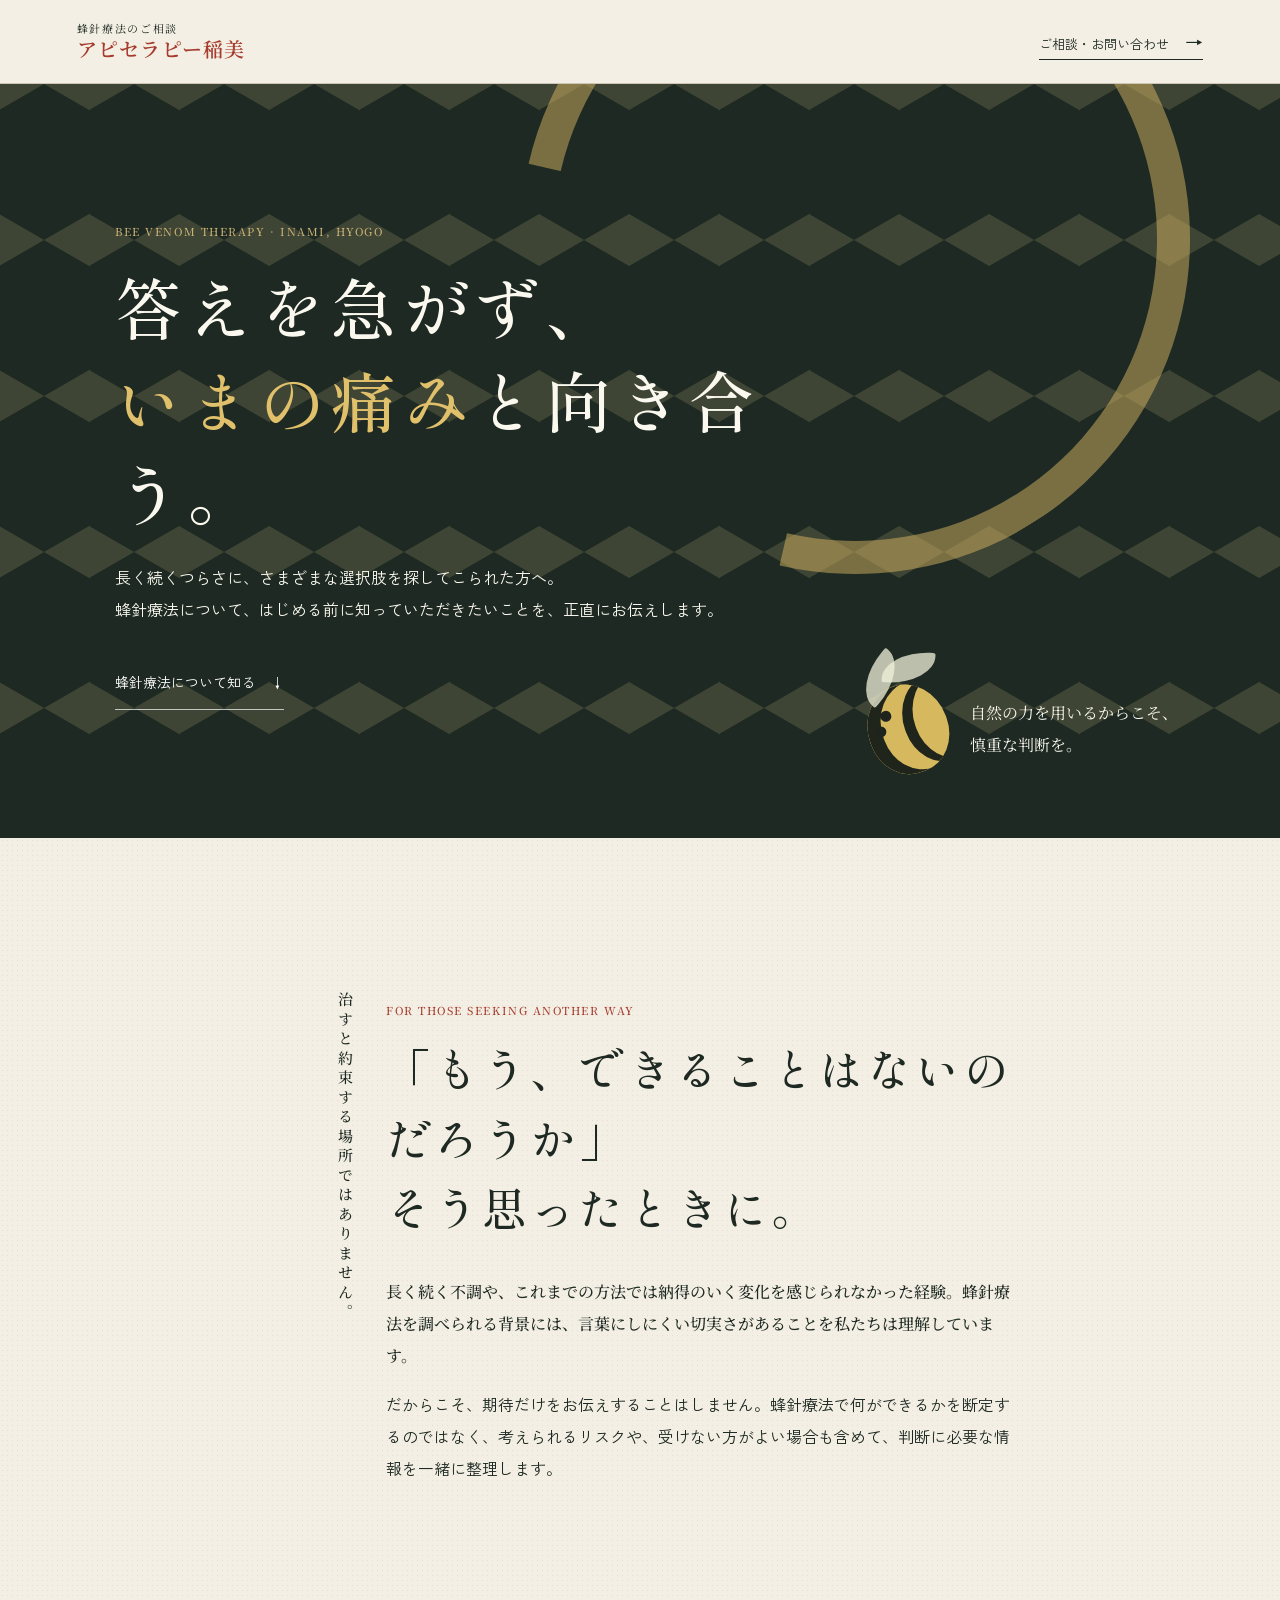
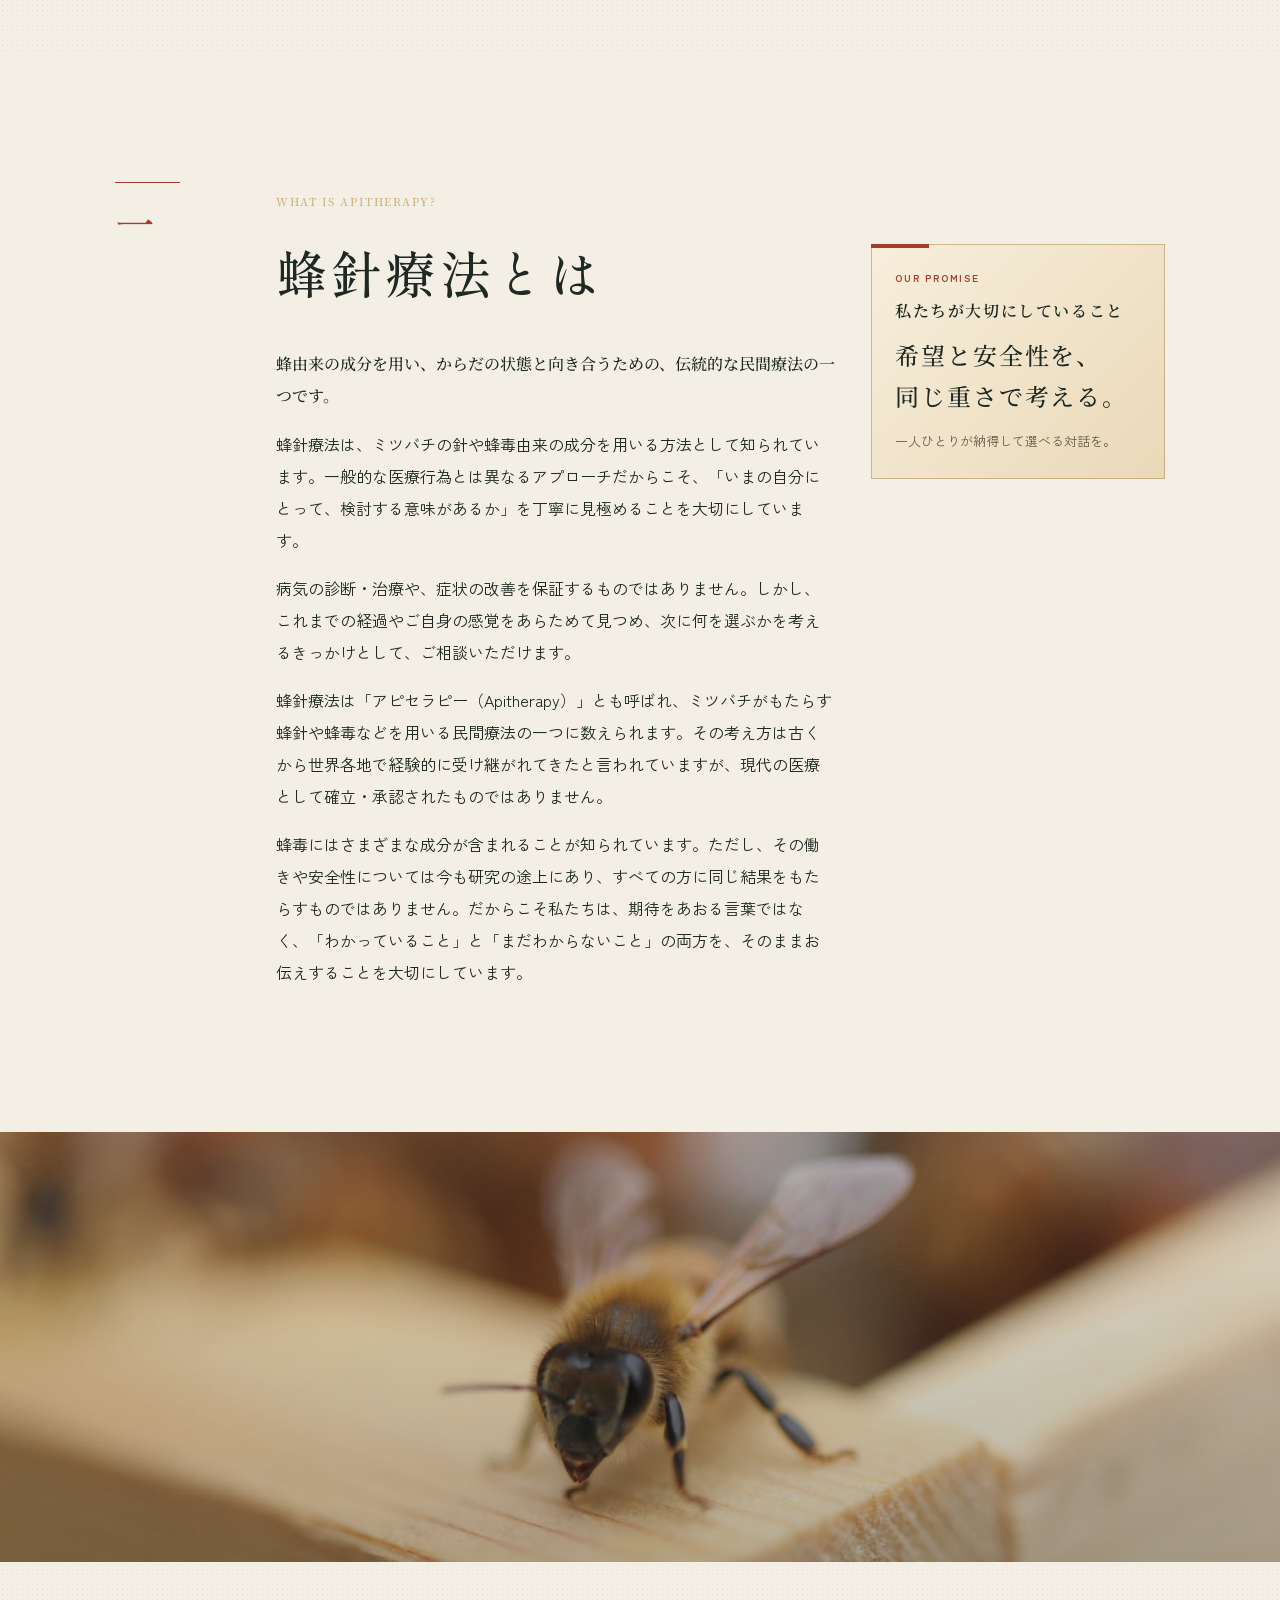
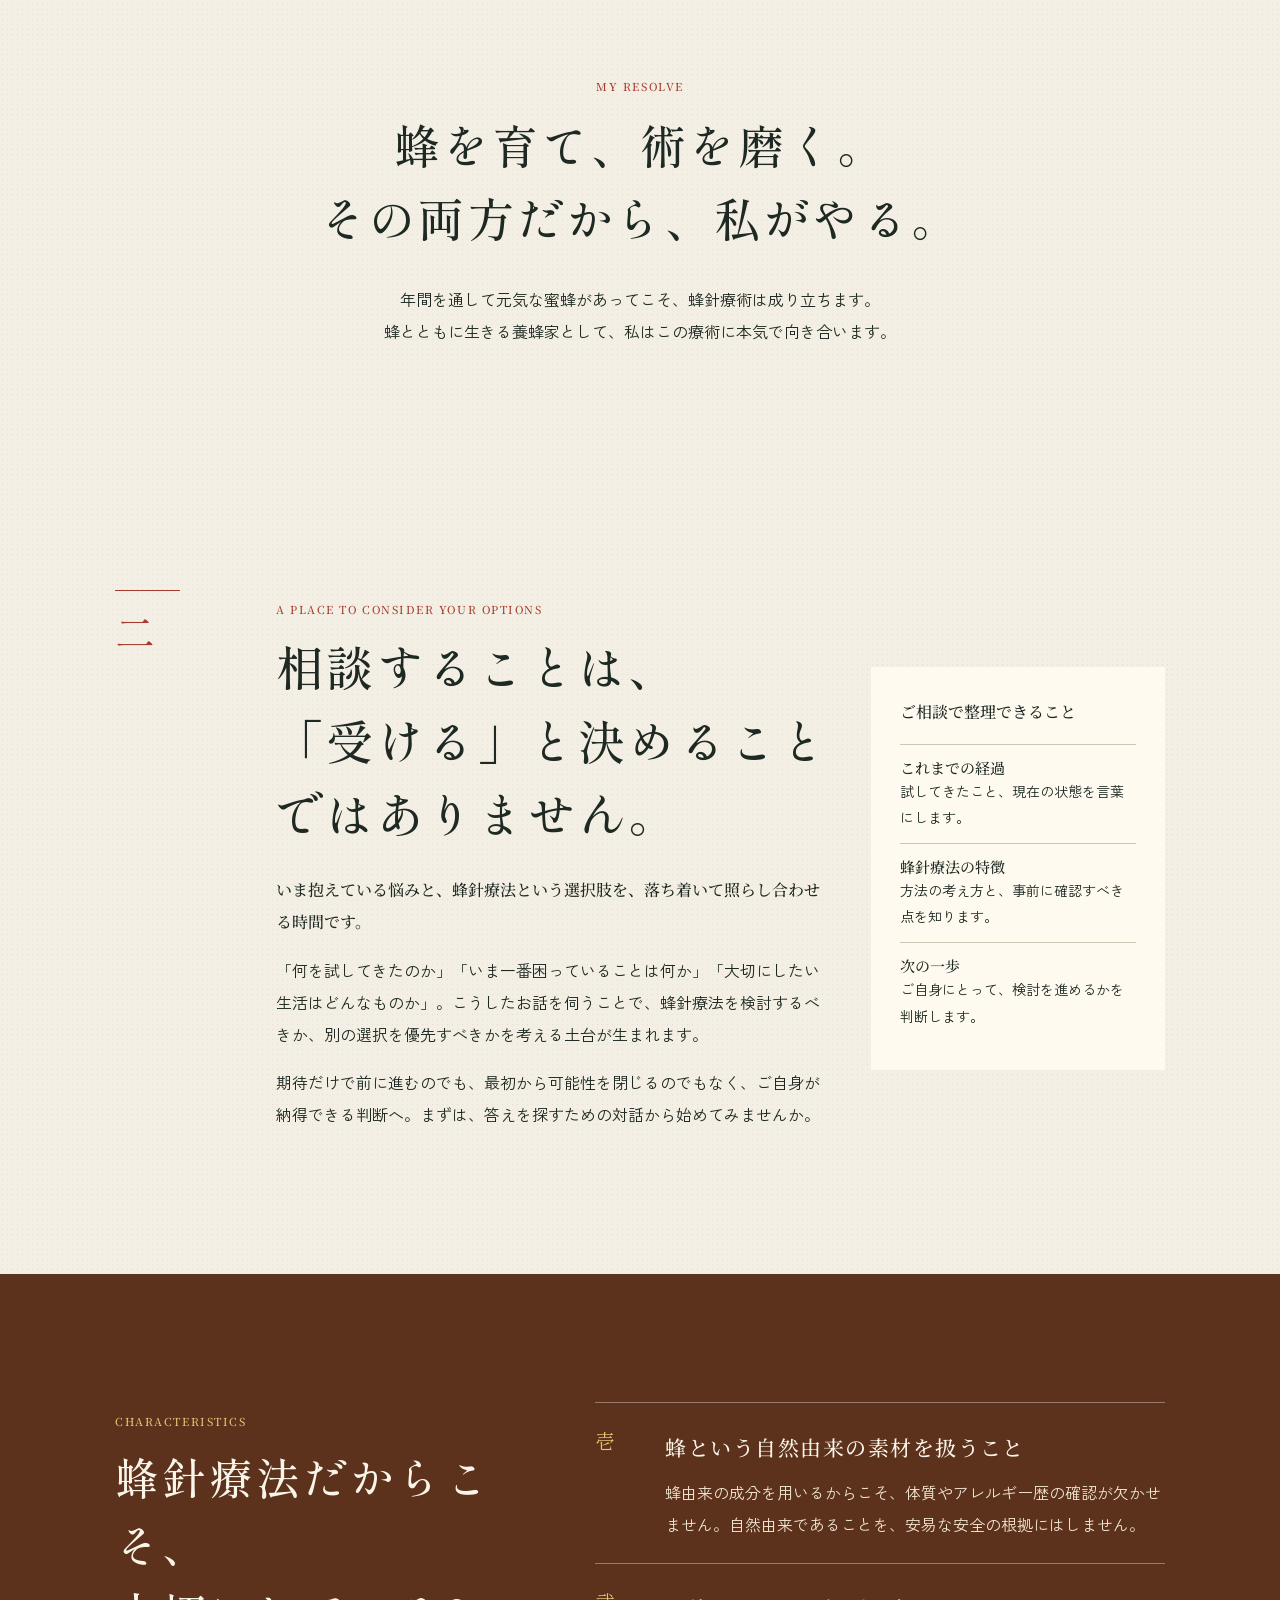
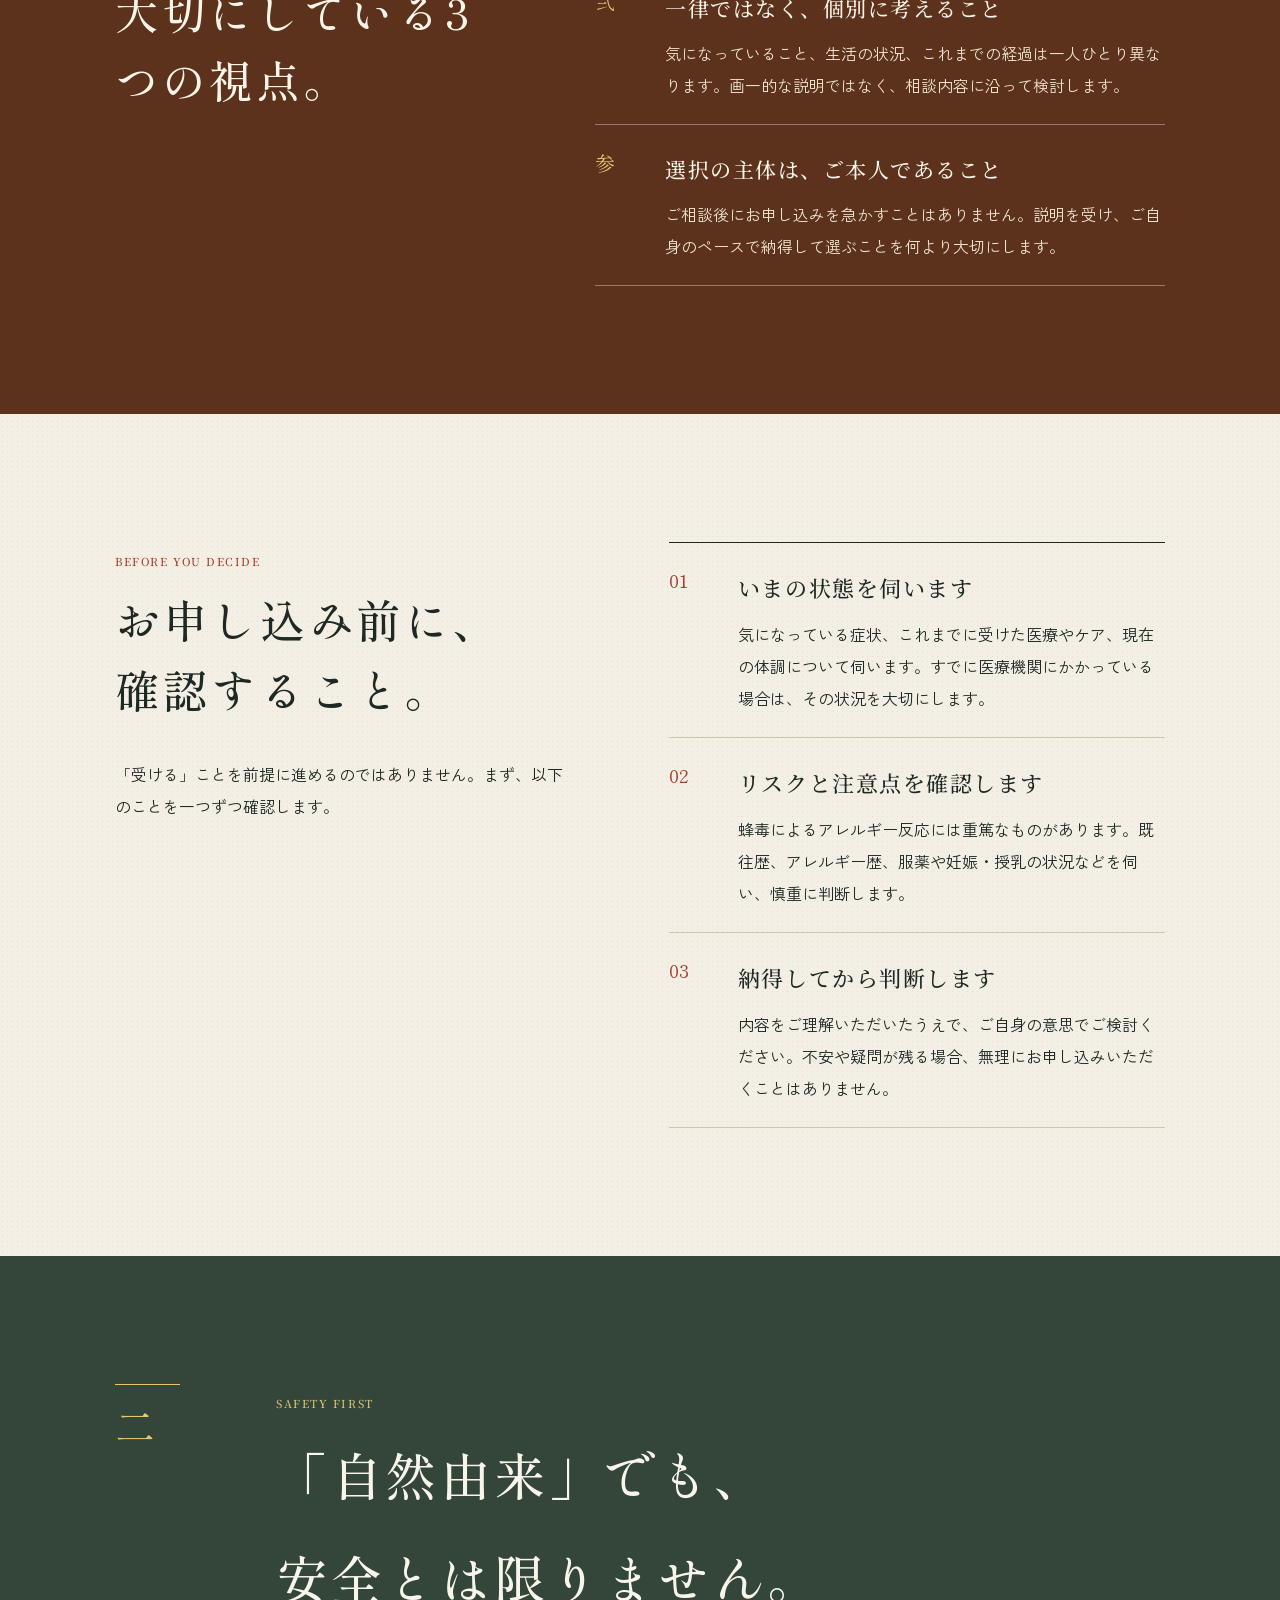
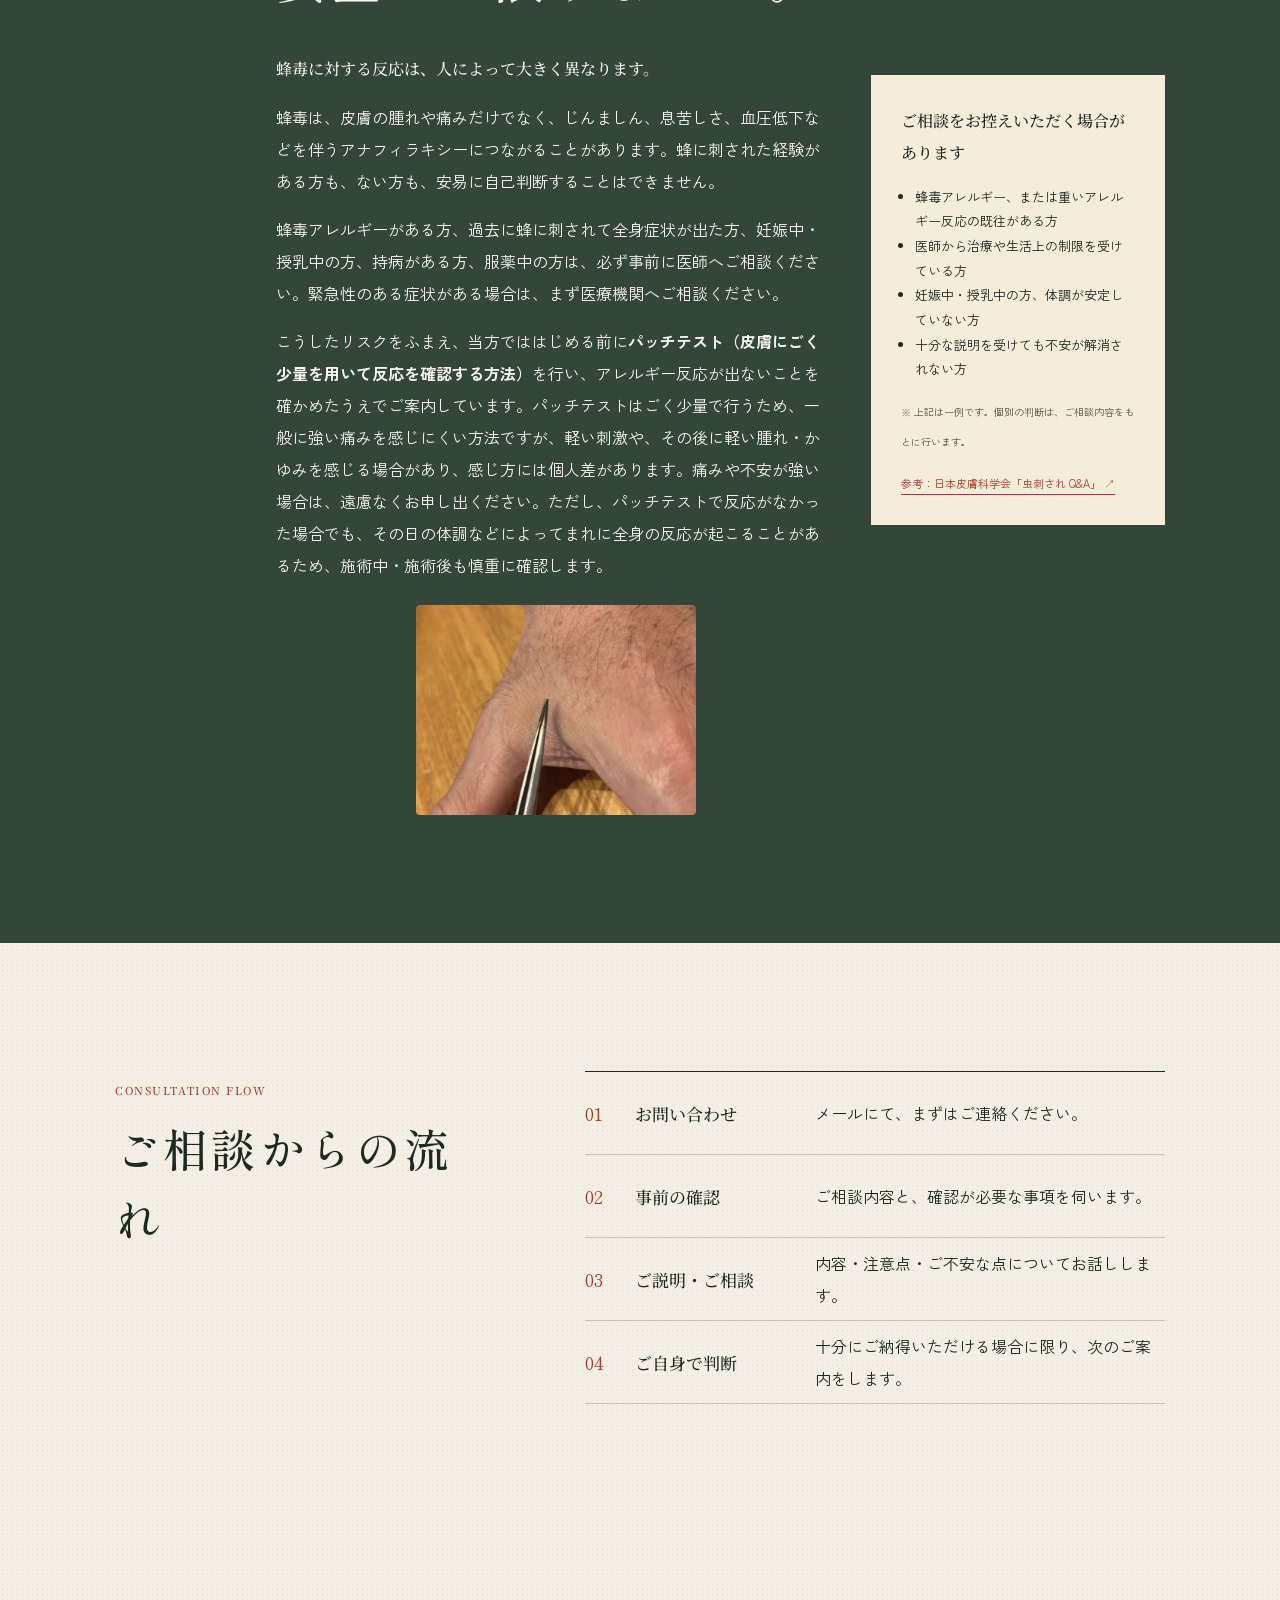
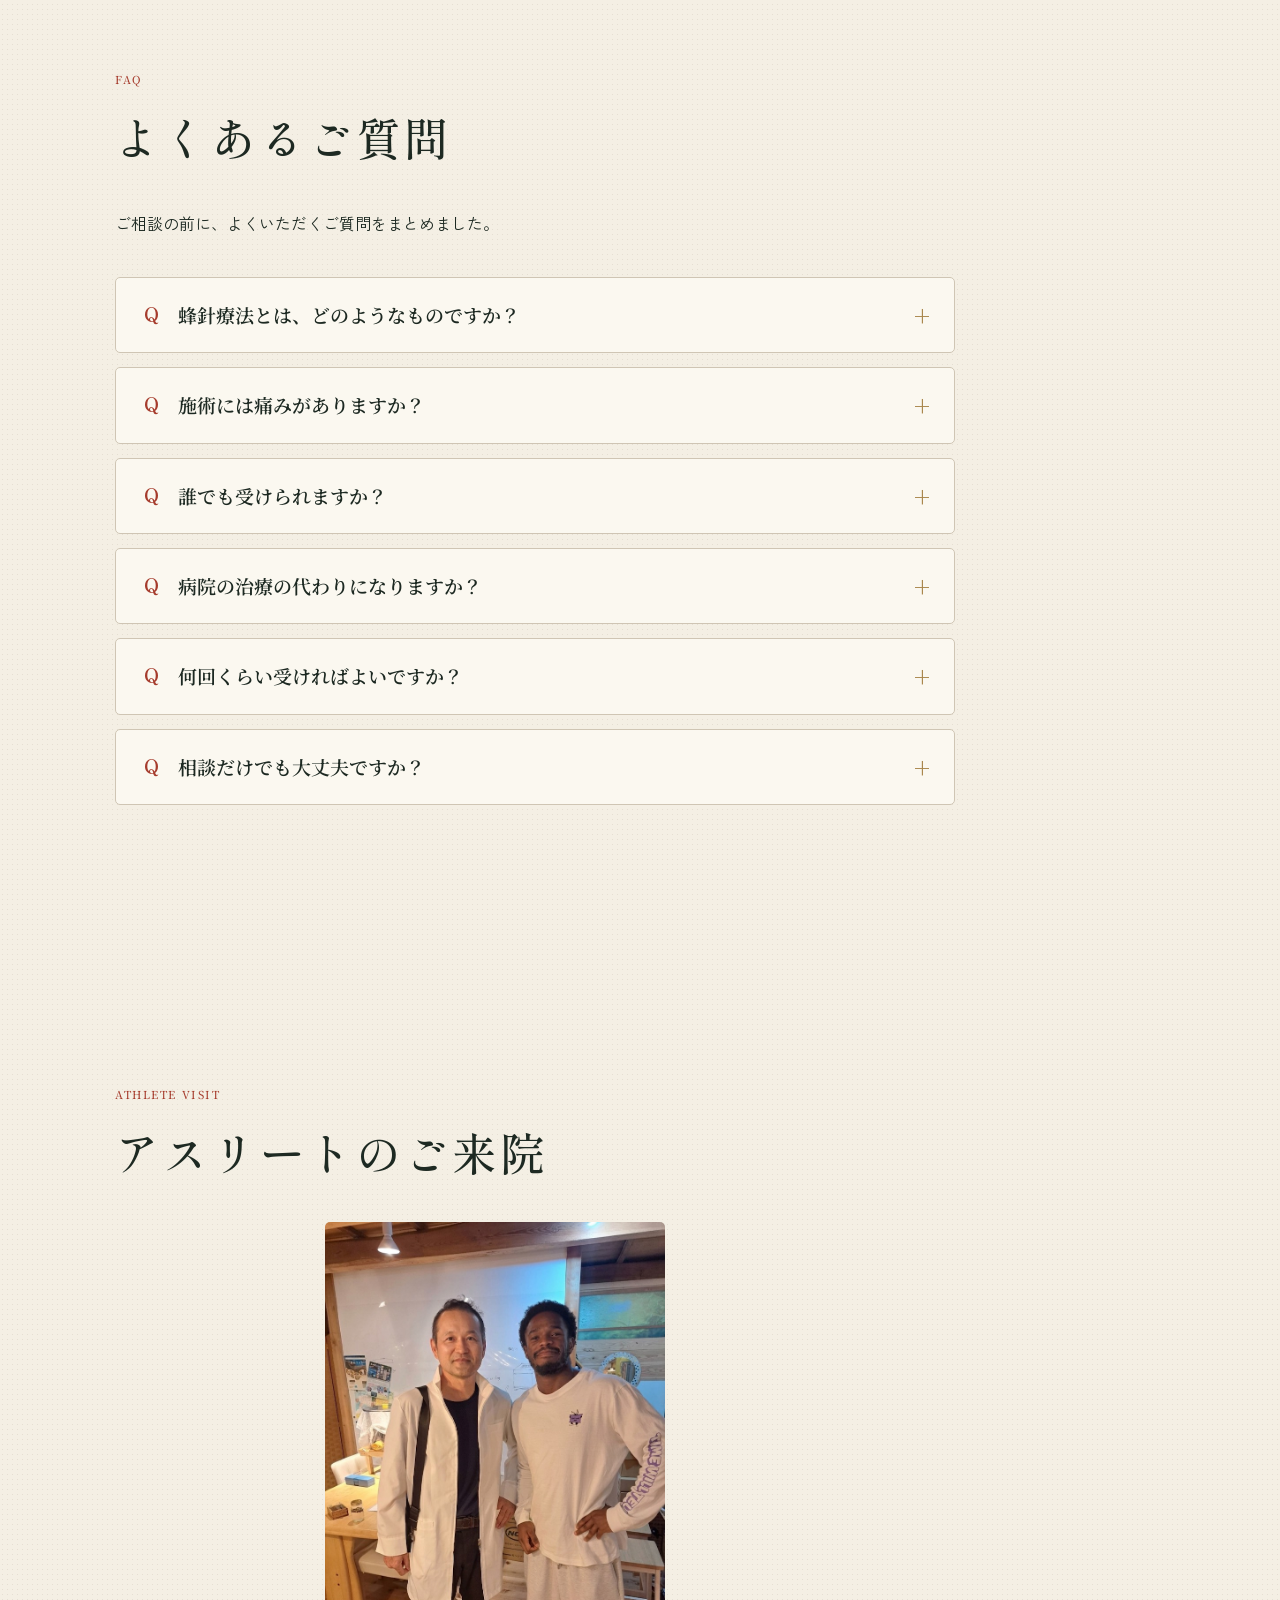
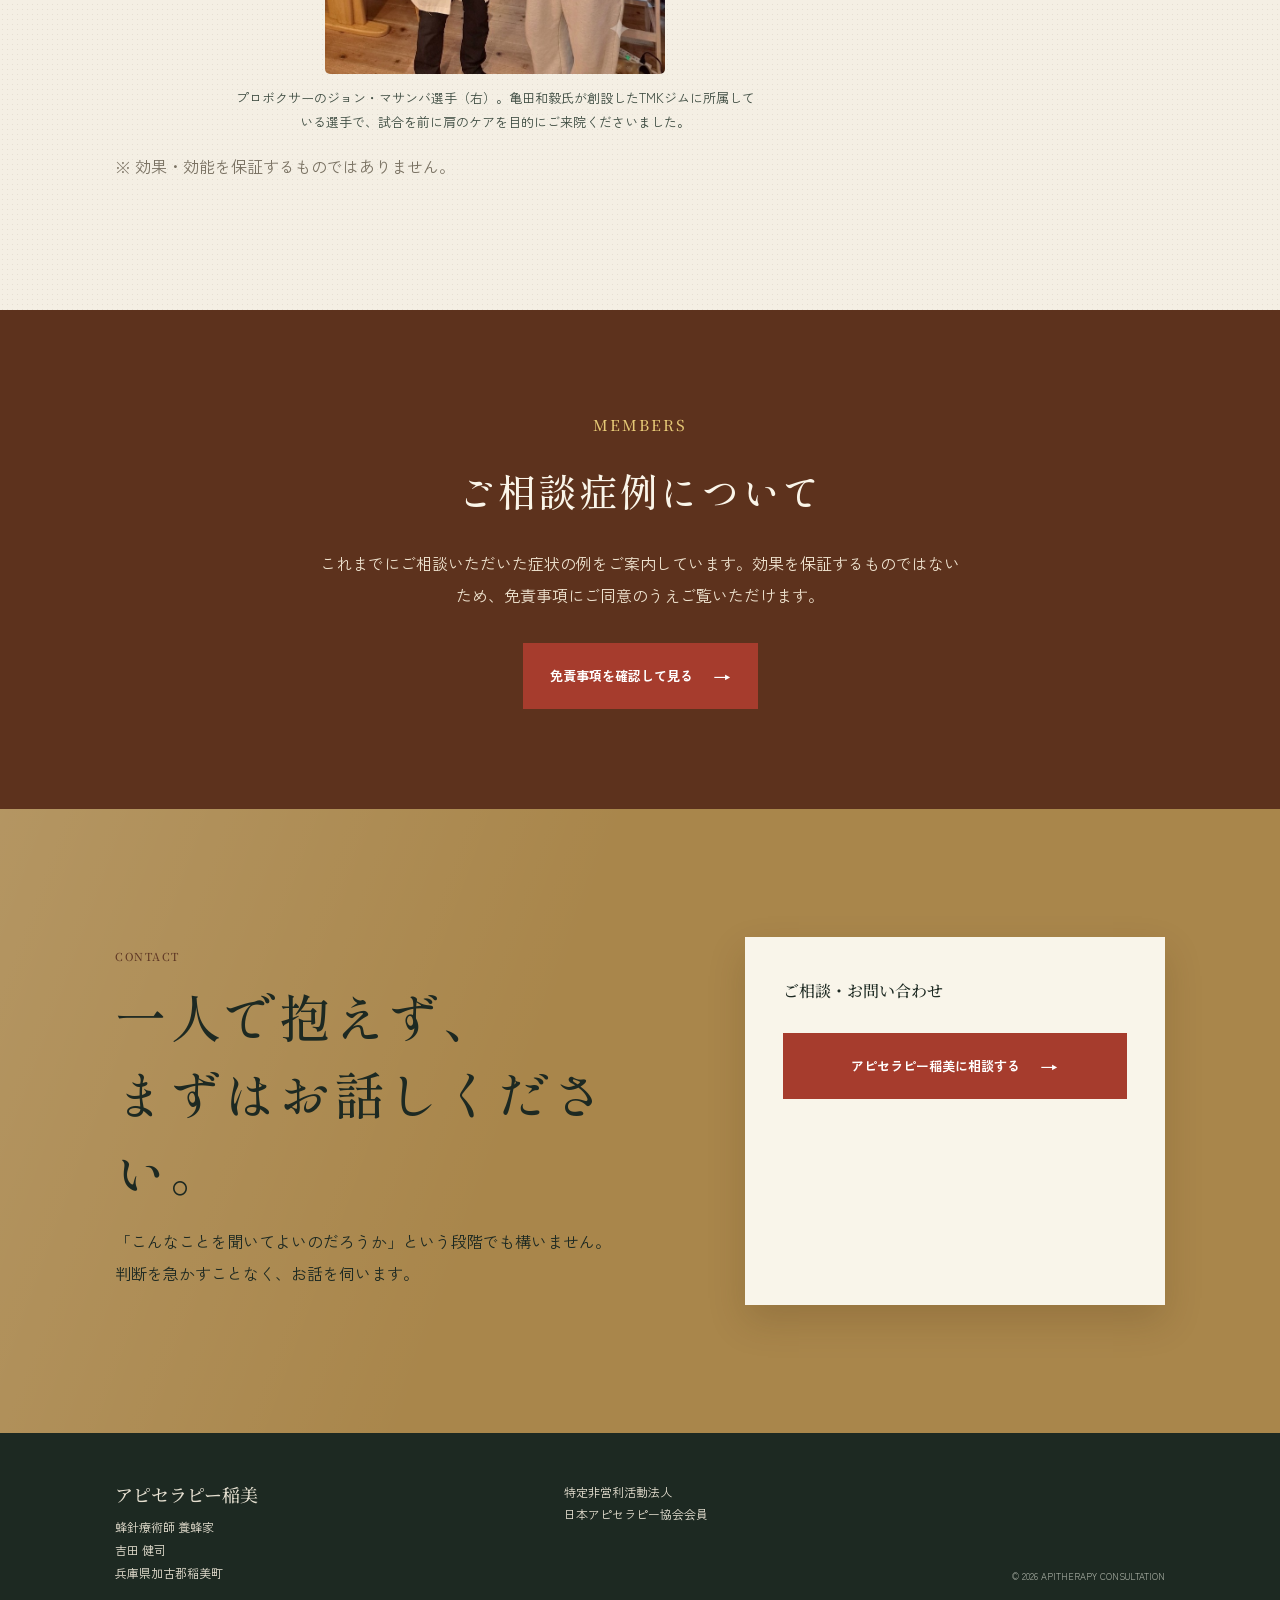
==== commit af16bdc2: "フッターに「特定非営利活動法人 日本アピセラピー協会会員」を復元 Co-Authored-By: Claude Opus 4.8 <noreply@anthropic.com>" ====
--- a/index.html
+++ b/index.html
@@ -50,7 +50,7 @@
     </script>
     <link rel="preconnect" href="https://fonts.googleapis.com" /><link rel="preconnect" href="https://fonts.gstatic.com" crossorigin />
     <link href="https://fonts.googleapis.com/css2?family=Noto+Serif+JP:wght@400;500;600;700&family=Shippori+Mincho:wght@400;500;600&family=Zen+Kaku+Gothic+New:wght@400;500;700&display=swap" rel="stylesheet" />
-    <link rel="stylesheet" href="styles.css?v=2" />
+    <link rel="stylesheet" href="styles.css?v=3" />
   </head>
   <body>
     <header class="site-header"><a class="brand" href="#top"><small>蜂針療法のご相談</small><b>アピセラピー稲美</b></a><a class="header-cta" href="#contact">ご相談・お問い合わせ <b>→</b></a></header>
@@ -99,7 +99,7 @@
 
       <section class="contact" id="contact"><div><p class="kicker">CONTACT</p><h2>一人で抱えず、<br />まずはお話しください。</h2><p>「こんなことを聞いてよいのだろうか」という段階でも構いません。<br />判断を急かすことなく、お話を伺います。</p></div><div class="contact-card"><p>ご相談・お問い合わせ</p><a class="button" href="contact-disclaimer.html">アピセラピー稲美に相談する <span>→</span></a></div></section>
     </main>
-    <footer><div><strong>アピセラピー稲美</strong><p>蜂針療術師 養蜂家<br />吉田 健司<br />兵庫県加古郡稲美町</p></div><small>© <span id="year"></span> APITHERAPY CONSULTATION</small></footer>
+    <footer><div><strong>アピセラピー稲美</strong><p>蜂針療術師 養蜂家<br />吉田 健司<br />兵庫県加古郡稲美町</p></div><div>特定非営利活動法人<br />日本アピセラピー協会会員</div><small>© <span id="year"></span> APITHERAPY CONSULTATION</small></footer>
     <style>
       .possibility{padding:clamp(75px,10vw,145px) clamp(25px,9vw,150px);display:grid;grid-template-columns:12% minmax(0,1fr) 28%;gap:35px}.possibility h2{font-size:clamp(31px,3.7vw,53px);line-height:1.55;margin:12px 0 25px}.possibility-copy{max-width:690px}.consult-gain{align-self:center;background:#fffaf0;padding:29px}.consult-gain>p{font:500 17px "Noto Serif JP";margin:0 0 16px}.consult-gain ol{list-style:none;padding:0;margin:0}.consult-gain li{border-top:1px solid var(--line);padding:12px 0;display:grid}.consult-gain b{font:500 15px "Noto Serif JP"}.consult-gain span{font-size:12px;line-height:1.8}.characteristics{background:#5d321d;color:#faf5e9;padding:clamp(75px,10vw,135px) clamp(25px,9vw,150px);display:grid;grid-template-columns:36% 1fr;gap:8vw}.characteristics .kicker{color:#e5c876}.characteristics h2{font-size:clamp(30px,3.4vw,48px);line-height:1.55;margin:14px 0}.characteristic-list{border-top:1px solid rgba(255,255,255,.35)}.characteristic-list article{display:grid;grid-template-columns:55px 1fr;column-gap:15px;border-bottom:1px solid rgba(255,255,255,.35);padding:23px 0}.characteristic-list span{grid-row:span 2;color:#e5c876;font:20px "Shippori Mincho"}.characteristic-list h3{margin:0;font-size:21px;font-family:"Noto Serif JP",serif}.characteristic-list p{grid-column:2;font-size:13px;line-height:1.95;margin:8px 0 0;color:#eee2ce}.reference{display:block;width:max-content;max-width:100%;margin-top:17px;color:var(--red);font-size:11px;text-decoration:none;border-bottom:1px solid currentColor}.line-link{background:#06c755;border-color:#06c755;color:#fff;transition:background .2s}.line-link:hover{background:#05af4b;border-color:#05af4b}@media(max-width:760px){body{font-size:14px;line-height:1.95}.site-header{position:sticky;top:0;z-index:20;padding:0 18px;background:rgba(244,239,228,.96)}.brand{font-size:15px}.brand b{font-size:16px}.brand small{font-size:9px}.header-cta{font-size:10px;white-space:nowrap}.header-cta b{margin-left:6px}.hero{min-height:calc(100svh - 70px);padding:76px 24px 42px}.hero:before{background-size:65px 113px}.hero-copy{padding-top:12px}.hero h1{font-size:clamp(37px,10.5vw,47px);line-height:1.38;margin:15px 0}.hero-copy>p:not(.kicker){font-size:13px;line-height:2}.hero .button{width:100%;margin-top:22px}.hero-aside{display:none}.enso{opacity:.65}.opening,.what,.possibility,.safety,.steps,.flow,.contact,.characteristics{grid-template-columns:1fr;gap:23px;padding-left:22px;padding-right:22px}.opening{padding-top:68px;padding-bottom:68px}.opening h2,.section-title h2,.possibility h2,.characteristics h2{font-size:29px;line-height:1.55;margin-bottom:22px}.vertical{font-size:12px}.large-copy,.lead{font-size:16px;line-height:2}.section-no{font-size:29px;width:48px}.what,.possibility,.safety{padding-top:68px;padding-bottom:68px}.what h2,.safety h2{font-size:31px}.what aside{margin-top:4px;padding-left:18px}.what aside strong{font-size:17px}.consult-gain,.safety-box{padding:23px 19px}.characteristics{padding-top:68px;padding-bottom:68px}.characteristic-list article{grid-template-columns:38px 1fr;padding:20px 0}.characteristic-list h3{font-size:18px;line-height:1.65}.characteristic-list p{font-size:12px;line-height:1.85}.steps,.flow{padding-top:68px;padding-bottom:68px}.step-list article{grid-template-columns:38px 1fr;padding:18px 0}.step-list h3{font-size:18px}.flow li{grid-template-columns:38px 1fr;align-items:start;padding:15px 0;min-height:0}.flow li span{grid-column:2;line-height:1.75}.contact{padding-top:70px;padding-bottom:70px}.contact h2{font-size:32px}.contact-card{padding:25px 20px}.contact-card .button,.line-link{min-height:53px}.contact-card .button{margin-top:18px}footer{padding:38px 22px 30px;gap:16px}.reference{white-space:normal}.button{min-height:52px}}
     </style>
--- a/styles.css
+++ b/styles.css
@@ -1 +1 @@
-:root{--ink:#1d2922;--tea:#435447;--paper:#f4efe4;--cream:#fbf8f0;--red:#a63c2d;--gold:#a9864b;--line:#cfc5b4}*{box-sizing:border-box}html{scroll-behavior:smooth}body{margin:0;color:var(--ink);background:var(--paper);font:15px/2 "Zen Kaku Gothic New",sans-serif}.site-header{position:sticky;top:0;z-index:50;height:84px;padding:0 clamp(22px,6vw,108px);display:flex;align-items:center;justify-content:space-between;border-bottom:1px solid var(--line);background:rgba(244,239,228,.96);backdrop-filter:blur(6px)}.brand{font:500 18px "Noto Serif JP";color:var(--ink);text-decoration:none}.brand b{font:600 20px/1.3 "Noto Serif JP";display:block;color:var(--red);letter-spacing:.06em}.brand small{font:11px/1.3 "Noto Serif JP";display:block;letter-spacing:.15em;color:var(--ink)}.header-cta{font-size:13px;color:var(--ink);text-decoration:none;border-bottom:1px solid var(--ink)}.header-cta b{font-size:18px;margin-left:12px}.hero{min-height:690px;position:relative;overflow:hidden;background:var(--ink);color:#fbf9ef;padding:clamp(80px,10vw,140px) clamp(25px,9vw,150px)}.hero:before{content:"";position:absolute;inset:0;opacity:.22;background-image:linear-gradient(30deg,#b8a775 12%,transparent 12.5%,transparent 87%,#b8a775 87.5%,#b8a775),linear-gradient(150deg,#b8a775 12%,transparent 12.5%,transparent 87%,#b8a775 87.5%,#b8a775);background-size:90px 156px;background-position:0 0,0 0}.hero-copy{max-width:700px;position:relative;z-index:2}.kicker{font:500 11px "Noto Serif JP";letter-spacing:.14em;color:#c9b176}.kicker.red{color:var(--red)}h1,h2,h3{font-family:"Shippori Mincho","Noto Serif JP",serif;font-weight:500;letter-spacing:.07em}h1{font-size:clamp(42px,5.2vw,74px);line-height:1.4;margin:21px 0}h1 em{font-style:normal;color:#e1c06c}.hero-copy>p:not(.kicker){font-size:15px;line-height:2.1}.button{display:inline-flex;justify-content:center;align-items:center;background:var(--red);color:#fff;text-decoration:none;padding:15px 27px;margin-top:26px;font-size:13px;font-weight:700}.button span{margin-left:20px;font-size:18px}.hero-primary{font-size:16px}.hero-primary span{font-size:21px}.hero-aside{position:absolute;z-index:2;right:8%;bottom:8%;display:flex;gap:22px;align-items:center}.hero-aside p{font:14px/1.9 "Noto Serif JP"}.bee-mark{height:90px;width:80px;background:#d6b85e;border-radius:50% 50% 47% 47%;position:relative;box-shadow:inset 14px 0 #20251c,inset 37px 0 #d6b85e,inset 48px 0 #20251c;transform:rotate(-20deg)}.bee-mark:before,.bee-mark:after{content:"";position:absolute;width:53px;height:31px;border-radius:90% 5% 90% 5%;background:rgba(242,242,218,.75);top:-28px}.bee-mark:before{left:5px;transform:rotate(-30deg)}.bee-mark:after{left:35px;transform:rotate(22deg)}.bee-mark i{position:absolute;width:11px;height:11px;background:#1e241d;border-radius:50%;left:8px;top:33px}.bee-mark i+i{top:20px;left:18px}.enso{position:absolute;right:7%;top:-180px;width:670px;height:670px;border:33px solid rgba(213,181,98,.5);border-left-color:transparent;border-radius:50%;transform:rotate(-32deg)}.hero-seal{position:absolute;z-index:3;right:8%;top:70px;width:88px;height:88px;display:grid;place-items:center;text-align:center;border-radius:50%;background:var(--red);color:#fff;font:18px/1.2 "Shippori Mincho";transform:rotate(11deg)}.hero-seal span{font-size:11px}.paper{background:var(--paper);background-image:radial-gradient(rgba(80,61,33,.09) .7px,transparent .7px);background-size:5px 5px}.opening{padding:clamp(90px,12vw,170px) clamp(28px,20vw,300px);display:grid;grid-template-columns:100px 1fr;gap:30px}.vertical{font:500 15px "Noto Serif JP";writing-mode:vertical-rl;letter-spacing:.3em;margin:0}.opening h2,.section-title h2{font-size:clamp(30px,3.5vw,51px);line-height:1.55;margin:15px 0 35px}.opening p:not(.kicker):not(.vertical){max-width:740px}.large-copy{font:500 18px/2.1 "Noto Serif JP"}.what,.safety{padding:clamp(75px,10vw,145px) clamp(25px,9vw,150px);display:grid;grid-template-columns:12% minmax(0,1fr) 28%;gap:35px}.section-no{font:40px "Shippori Mincho";color:var(--red);border-top:1px solid var(--red);padding-top:11px;width:65px}.what h2,.safety h2{font-size:clamp(34px,4vw,57px);margin:12px 0 25px}.lead{font:500 18px/2 "Noto Serif JP"}.what>div:nth-child(2),.safety>div:nth-child(2){max-width:690px}.what aside{border-left:1px solid var(--gold);padding:10px 0 10px 25px;height:max-content;margin-top:90px}.what aside p{font-size:11px;color:var(--red);letter-spacing:.1em}.what aside strong{font:500 20px/1.8 "Noto Serif JP"}.steps{padding:clamp(75px,10vw,140px) clamp(25px,9vw,150px);display:grid;grid-template-columns:43% 1fr;gap:8vw}.section-title>p:not(.kicker){max-width:450px}.step-list{border-top:1px solid var(--ink)}.step-list article{padding:23px 0;border-bottom:1px solid var(--line);display:grid;grid-template-columns:52px 1fr;column-gap:17px}.step-list span{grid-row:span 2;color:var(--red);font:19px "Shippori Mincho"}.step-list h3{font-size:22px;margin:0;font-family:"Noto Serif JP",serif}.step-list p{font-size:13px;line-height:1.9;margin:8px 0 0}.safety{background:#34463a;color:#f8f5eb}.safety .kicker{color:#ddc475}.safety .section-no{color:#e7c76d;border-color:#e7c76d}.safety-box{align-self:center;background:#f5ecda;color:var(--ink);padding:30px}.safety-box p{font:500 17px "Noto Serif JP";margin-top:0}.safety-box ul{padding-left:1.1em;font-size:13px;line-height:1.9}.safety-box small{font-size:10px;color:#665d4b}.flow{padding:clamp(75px,10vw,140px) clamp(25px,9vw,150px);display:grid;grid-template-columns:35% 1fr;gap:8vw}.flow ol{list-style:none;margin:0;padding:0;border-top:1px solid var(--ink);counter-reset:flow}.flow li{display:grid;grid-template-columns:50px 180px 1fr;align-items:center;min-height:83px;border-bottom:1px solid var(--line);counter-increment:flow}.flow li:before{content:"0" counter(flow);color:var(--red);font:18px "Shippori Mincho"}.flow li b{font:500 17px "Noto Serif JP"}.flow li span{font-size:13px}.contact{background:var(--gold);padding:clamp(75px,10vw,140px) clamp(25px,9vw,150px);display:grid;grid-template-columns:1fr 420px;gap:8vw}.contact .kicker{color:#5f3825}.contact h2{font-size:clamp(32px,4vw,55px);line-height:1.5;margin:14px 0}.contact-card{background:#f9f5ea;padding:38px}.contact-card>p{font:500 18px "Noto Serif JP";margin:0}.contact-card .button{width:100%}.line-link{display:block;text-align:center;color:var(--ink);border:1px solid var(--ink);margin-top:10px;padding:14px;text-decoration:none;font-size:13px;font-weight:700}.line-link span{margin-left:20px}.contact-card small{font-size:10px;line-height:1.6;display:block;margin-top:17px;color:#655b4b}footer{background:var(--ink);color:#e5dfd0;padding:48px clamp(25px,9vw,150px);display:grid;grid-template-columns:1fr 1fr auto;gap:30px;font-size:12px;line-height:1.9}footer strong{font:500 18px "Noto Serif JP"}footer p{margin:8px 0 0}footer small{font-size:9px;align-self:end;color:#aeb4a9}.members-link{background:#5d321d;color:#faf5e9;padding:clamp(60px,8vw,100px) clamp(25px,9vw,150px);text-align:center}.members-link .kicker{color:#e5c876}.members-link h2{font-size:clamp(26px,3vw,40px);margin:12px 0 18px}.members-link p{max-width:640px;margin:0 auto 8px;font-size:15px;line-height:2;color:#eee2ce}.members-link .button{margin-top:24px}.gate{padding:clamp(50px,8vw,90px) clamp(22px,9vw,150px);background:var(--paper)}.gate-inner{max-width:760px;margin:0 auto}.gate-inner h1{font-size:clamp(28px,3.4vw,44px);margin:12px 0 20px}.gate-lead{font:500 17px/2 "Noto Serif JP";margin-bottom:28px}.gate-box{background:var(--cream);border:1px solid var(--line);border-left:4px solid var(--red);border-radius:5px;padding:28px 32px}.gate-box h2{font-size:20px;margin:0 0 16px}.gate-box ul{margin:0;padding-left:1.2em;font-size:14px;line-height:1.95}.gate-box li{margin-bottom:10px}.gate-check{display:flex;align-items:flex-start;gap:10px;margin:26px 0;font-size:15px;line-height:1.7;cursor:pointer}.gate-check input{margin-top:5px;width:18px;height:18px;flex:none}.gate-actions{display:flex;flex-direction:column;align-items:flex-start;gap:16px}.gate-actions .button{margin-top:0;border:0;cursor:pointer;font-family:inherit}.gate-actions .button:disabled{opacity:.4;cursor:not-allowed}.gate-back{color:var(--tea);font-size:13px;text-decoration:none;border-bottom:1px solid var(--tea)}.symptoms{padding:clamp(50px,8vw,90px) clamp(22px,9vw,150px);background:var(--paper)}.symptoms-inner{max-width:820px;margin:0 auto}.symptoms-inner h1{font-size:clamp(28px,3.4vw,44px);margin:12px 0 20px}.symptoms-note{background:var(--cream);border:1px solid var(--line);border-radius:5px;padding:20px 24px;font-size:14px!important;line-height:1.95!important;color:#3d4b40;margin-bottom:30px}.symptoms-list{margin:0;padding:0;list-style:none;counter-reset:sym;display:grid;grid-template-columns:repeat(auto-fill,minmax(230px,1fr));gap:10px 22px}.symptoms-list li{counter-increment:sym;position:relative;padding:12px 10px 12px 44px;border-bottom:1px solid var(--line);font-size:15px}.symptoms-list li:before{content:counter(sym);position:absolute;left:6px;top:12px;min-width:26px;color:var(--red);font:600 15px "Shippori Mincho"}.symptoms-foot{margin-top:32px;font-size:15px;line-height:2}.symptoms-foot a{color:var(--red)}.symptoms .gate-back{display:inline-block;margin-top:24px}.faq{padding:clamp(75px,10vw,140px) clamp(25px,9vw,150px)}.faq .section-title>p:not(.kicker){margin-top:14px}.faq-list{max-width:840px;margin:38px 0 0}.faq-list details{background:var(--cream);border:1px solid var(--line);border-radius:5px;margin-bottom:14px;overflow:hidden}.faq-list summary{position:relative;list-style:none;cursor:pointer;padding:22px 54px 22px 62px;font:600 19px/1.6 "Noto Serif JP";color:var(--ink)}.faq-list summary::-webkit-details-marker{display:none}.faq-list summary:before{content:"Q";position:absolute;left:28px;top:22px;color:var(--red);font:700 19px "Shippori Mincho"}.faq-list summary:after{content:"+";position:absolute;right:24px;top:50%;transform:translateY(-50%);color:var(--gold);font:400 26px/1 "Shippori Mincho"}.faq-list details[open] summary:after{content:"−"}.faq-list details p{position:relative;margin:0 28px;padding:16px 0 24px 34px;border-top:1px solid var(--line);font-size:15px!important;line-height:1.95!important;color:#3d4b40}.faq-list details p:before{content:"A";position:absolute;left:0;top:16px;color:var(--gold);font:700 17px "Shippori Mincho"}.voice{padding:clamp(75px,10vw,140px) clamp(25px,9vw,150px)}.voice-card{max-width:760px;margin:36px 0 0;background:var(--cream);border:1px solid var(--line);border-left:4px solid var(--gold);border-radius:5px;padding:34px 40px}.voice-card blockquote{margin:0}.voice-card blockquote p{margin:0;font:500 18px/2 "Noto Serif JP";color:var(--ink)}.voice-card figcaption{margin-top:18px;text-align:right;font-size:13px;color:var(--tea)}.voice-note{max-width:760px;margin:16px 0 0;font-size:12px!important;line-height:1.7!important;color:#7a7263}.photo{margin:0;width:100%;height:clamp(220px,34vw,430px);overflow:hidden;position:relative}.photo img{width:100%;height:100%;object-fit:cover;display:block;filter:saturate(.82) contrast(.97)}.photo:after{content:"";position:absolute;inset:0;background:linear-gradient(180deg,rgba(29,41,34,.1),rgba(29,41,34,.3));pointer-events:none}.safety-photo{margin:24px 0 0;width:100%}.safety-photo img{width:70%;max-width:280px;height:auto;display:block;margin:0 auto;border-radius:4px}.visit-photo{max-width:760px;margin:22px 0 0}.visit-photo img{width:100%;max-width:340px;height:auto;display:block;margin:0 auto;border-radius:5px}.visit-photo figcaption{margin:12px auto 0;max-width:520px;text-align:center;font-size:13px;line-height:1.85;color:#3d4b40}.resolve{padding:clamp(70px,9vw,130px) clamp(25px,9vw,150px);text-align:center}.resolve h2{font-size:clamp(28px,3.6vw,48px);line-height:1.6;margin:14px auto 28px;max-width:22em}.resolve p{max-width:620px;margin:0 auto}@media(max-width:760px){.resolve{padding-top:64px;padding-bottom:64px}.resolve h2{font-size:27px;line-height:1.65;margin-bottom:22px}}@media(max-width:760px){.faq{padding-top:68px;padding-bottom:68px}.faq-list{margin-top:26px}.faq-list summary{font-size:17px;line-height:1.6;padding:18px 46px 18px 50px}.faq-list summary:before{left:20px;top:18px;font-size:17px}.faq-list summary:after{right:18px}.faq-list details p{margin:0 20px;padding-left:30px;font-size:15px!important}.voice{padding-top:68px;padding-bottom:68px}.voice-card{margin-top:26px;padding:26px 22px}.voice-card blockquote p{font-size:16px!important;line-height:1.95!important}.site-header{height:70px}.hero{min-height:650px}.hero-aside{right:25px;bottom:25px}.hero-aside p{font-size:12px}.hero-seal{right:25px;top:30px;width:74px;height:74px;font-size:15px}.enso{width:430px;height:430px;right:-140px;top:220px;border-width:24px}.opening,.what,.safety,.steps,.flow,.contact{grid-template-columns:1fr;gap:25px}.opening{padding-left:25px;padding-right:25px}.vertical{writing-mode:initial}.what aside{margin-top:10px}.safety-box{margin-top:15px}.flow li{grid-template-columns:44px 1fr;gap:5px;padding:15px 0}.flow li span{grid-column:2}.contact{gap:25px}.contact-card{padding:27px 22px}footer{grid-template-columns:1fr;gap:12px}footer small{align-self:auto}}@media(min-width:761px) and (max-width:1100px){.opening,.what,.possibility,.characteristics,.steps,.safety,.flow,.contact{grid-template-columns:1fr!important;gap:26px!important;padding-left:clamp(34px,6vw,90px)!important;padding-right:clamp(34px,6vw,90px)!important}.what>div:nth-child(2),.safety>div:nth-child(2),.possibility-copy{max-width:none}.what aside.promise{margin-top:6px!important}.consult-gain,.safety-box{align-self:start}.contact-card{width:auto;max-width:520px}.members-link,.symptoms,.gate{padding-left:clamp(34px,6vw,90px)!important;padding-right:clamp(34px,6vw,90px)!important}}
+:root{--ink:#1d2922;--tea:#435447;--paper:#f4efe4;--cream:#fbf8f0;--red:#a63c2d;--gold:#a9864b;--line:#cfc5b4}*{box-sizing:border-box}html{scroll-behavior:smooth}body{margin:0;color:var(--ink);background:var(--paper);font:15px/2 "Zen Kaku Gothic New",sans-serif}.site-header{position:sticky;top:0;z-index:50;height:84px;padding:0 clamp(22px,6vw,108px);display:flex;align-items:center;justify-content:space-between;border-bottom:1px solid var(--line);background:rgba(244,239,228,.96);backdrop-filter:blur(6px)}.brand{font:500 18px "Noto Serif JP";color:var(--ink);text-decoration:none}.brand b{font:600 20px/1.3 "Noto Serif JP";display:block;color:var(--red);letter-spacing:.06em}.brand small{font:11px/1.3 "Noto Serif JP";display:block;letter-spacing:.15em;color:var(--ink)}.header-cta{font-size:13px;color:var(--ink);text-decoration:none;border-bottom:1px solid var(--ink)}.header-cta b{font-size:18px;margin-left:12px}.hero{min-height:690px;position:relative;overflow:hidden;background:var(--ink);color:#fbf9ef;padding:clamp(80px,10vw,140px) clamp(25px,9vw,150px)}.hero:before{content:"";position:absolute;inset:0;opacity:.22;background-image:linear-gradient(30deg,#b8a775 12%,transparent 12.5%,transparent 87%,#b8a775 87.5%,#b8a775),linear-gradient(150deg,#b8a775 12%,transparent 12.5%,transparent 87%,#b8a775 87.5%,#b8a775);background-size:90px 156px;background-position:0 0,0 0}.hero-copy{max-width:700px;position:relative;z-index:2}.kicker{font:500 11px "Noto Serif JP";letter-spacing:.14em;color:#c9b176}.kicker.red{color:var(--red)}h1,h2,h3{font-family:"Shippori Mincho","Noto Serif JP",serif;font-weight:500;letter-spacing:.07em}h1{font-size:clamp(42px,5.2vw,74px);line-height:1.4;margin:21px 0}h1 em{font-style:normal;color:#e1c06c}.hero-copy>p:not(.kicker){font-size:15px;line-height:2.1}.button{display:inline-flex;justify-content:center;align-items:center;background:var(--red);color:#fff;text-decoration:none;padding:15px 27px;margin-top:26px;font-size:13px;font-weight:700}.button span{margin-left:20px;font-size:18px}.hero-primary{font-size:16px}.hero-primary span{font-size:21px}.hero-aside{position:absolute;z-index:2;right:8%;bottom:8%;display:flex;gap:22px;align-items:center}.hero-aside p{font:14px/1.9 "Noto Serif JP"}.bee-mark{height:90px;width:80px;background:#d6b85e;border-radius:50% 50% 47% 47%;position:relative;box-shadow:inset 14px 0 #20251c,inset 37px 0 #d6b85e,inset 48px 0 #20251c;transform:rotate(-20deg)}.bee-mark:before,.bee-mark:after{content:"";position:absolute;width:53px;height:31px;border-radius:90% 5% 90% 5%;background:rgba(242,242,218,.75);top:-28px}.bee-mark:before{left:5px;transform:rotate(-30deg)}.bee-mark:after{left:35px;transform:rotate(22deg)}.bee-mark i{position:absolute;width:11px;height:11px;background:#1e241d;border-radius:50%;left:8px;top:33px}.bee-mark i+i{top:20px;left:18px}.enso{position:absolute;right:7%;top:-180px;width:670px;height:670px;border:33px solid rgba(213,181,98,.5);border-left-color:transparent;border-radius:50%;transform:rotate(-32deg)}.hero-seal{position:absolute;z-index:3;right:8%;top:70px;width:88px;height:88px;display:grid;place-items:center;text-align:center;border-radius:50%;background:var(--red);color:#fff;font:18px/1.2 "Shippori Mincho";transform:rotate(11deg)}.hero-seal span{font-size:11px}.paper{background:var(--paper);background-image:radial-gradient(rgba(80,61,33,.09) .7px,transparent .7px);background-size:5px 5px}.opening{padding:clamp(90px,12vw,170px) clamp(28px,20vw,300px);display:grid;grid-template-columns:100px 1fr;gap:30px}.vertical{font:500 15px "Noto Serif JP";writing-mode:vertical-rl;letter-spacing:.3em;margin:0}.opening h2,.section-title h2{font-size:clamp(30px,3.5vw,51px);line-height:1.55;margin:15px 0 35px}.opening p:not(.kicker):not(.vertical){max-width:740px}.large-copy{font:500 18px/2.1 "Noto Serif JP"}.what,.safety{padding:clamp(75px,10vw,145px) clamp(25px,9vw,150px);display:grid;grid-template-columns:12% minmax(0,1fr) 28%;gap:35px}.section-no{font:40px "Shippori Mincho";color:var(--red);border-top:1px solid var(--red);padding-top:11px;width:65px}.what h2,.safety h2{font-size:clamp(34px,4vw,57px);margin:12px 0 25px}.lead{font:500 18px/2 "Noto Serif JP"}.what>div:nth-child(2),.safety>div:nth-child(2){max-width:690px}.what aside{border-left:1px solid var(--gold);padding:10px 0 10px 25px;height:max-content;margin-top:90px}.what aside p{font-size:11px;color:var(--red);letter-spacing:.1em}.what aside strong{font:500 20px/1.8 "Noto Serif JP"}.steps{padding:clamp(75px,10vw,140px) clamp(25px,9vw,150px);display:grid;grid-template-columns:43% 1fr;gap:8vw}.section-title>p:not(.kicker){max-width:450px}.step-list{border-top:1px solid var(--ink)}.step-list article{padding:23px 0;border-bottom:1px solid var(--line);display:grid;grid-template-columns:52px 1fr;column-gap:17px}.step-list span{grid-row:span 2;color:var(--red);font:19px "Shippori Mincho"}.step-list h3{font-size:22px;margin:0;font-family:"Noto Serif JP",serif}.step-list p{font-size:13px;line-height:1.9;margin:8px 0 0}.safety{background:#34463a;color:#f8f5eb}.safety .kicker{color:#ddc475}.safety .section-no{color:#e7c76d;border-color:#e7c76d}.safety-box{align-self:center;background:#f5ecda;color:var(--ink);padding:30px}.safety-box p{font:500 17px "Noto Serif JP";margin-top:0}.safety-box ul{padding-left:1.1em;font-size:13px;line-height:1.9}.safety-box small{font-size:10px;color:#665d4b}.flow{padding:clamp(75px,10vw,140px) clamp(25px,9vw,150px);display:grid;grid-template-columns:35% 1fr;gap:8vw}.flow ol{list-style:none;margin:0;padding:0;border-top:1px solid var(--ink);counter-reset:flow}.flow li{display:grid;grid-template-columns:50px 180px 1fr;align-items:center;min-height:83px;border-bottom:1px solid var(--line);counter-increment:flow}.flow li:before{content:"0" counter(flow);color:var(--red);font:18px "Shippori Mincho"}.flow li b{font:500 17px "Noto Serif JP"}.flow li span{font-size:13px}.contact{background:var(--gold);padding:clamp(75px,10vw,140px) clamp(25px,9vw,150px);display:grid;grid-template-columns:1fr 420px;gap:8vw}.contact .kicker{color:#5f3825}.contact h2{font-size:clamp(32px,4vw,55px);line-height:1.5;margin:14px 0}.contact-card{background:#f9f5ea;padding:38px}.contact-card>p{font:500 18px "Noto Serif JP";margin:0}.contact-card .button{width:100%}.line-link{display:block;text-align:center;color:var(--ink);border:1px solid var(--ink);margin-top:10px;padding:14px;text-decoration:none;font-size:13px;font-weight:700}.line-link span{margin-left:20px}.contact-card small{font-size:10px;line-height:1.6;display:block;margin-top:17px;color:#655b4b}footer{background:var(--ink);color:#e5dfd0;padding:48px clamp(25px,9vw,150px);display:grid;grid-template-columns:1fr 1fr auto;gap:30px;font-size:12px;line-height:1.9}footer strong{font:500 18px "Noto Serif JP"}footer p{margin:8px 0 0}footer small{font-size:9px;align-self:end;color:#aeb4a9}.members-link{background:#5d321d;color:#faf5e9;padding:clamp(60px,8vw,100px) clamp(25px,9vw,150px);text-align:center}.members-link .kicker{color:#e5c876}.members-link h2{font-size:clamp(26px,3vw,40px);margin:12px 0 18px}.members-link p{max-width:640px;margin:0 auto 8px;font-size:15px;line-height:2;color:#eee2ce}.members-link .button{margin-top:24px}.gate{padding:clamp(50px,8vw,90px) clamp(22px,9vw,150px);background:var(--paper)}.gate-inner{max-width:760px;margin:0 auto}.gate-inner h1{font-size:clamp(28px,3.4vw,44px);margin:12px 0 20px}.gate-lead{font:500 17px/2 "Noto Serif JP";margin-bottom:28px}.gate-box{background:var(--cream);border:1px solid var(--line);border-left:4px solid var(--red);border-radius:5px;padding:28px 32px}.gate-box h2{font-size:20px;margin:0 0 16px}.gate-box ul{margin:0;padding-left:1.2em;font-size:14px;line-height:1.95}.gate-box li{margin-bottom:10px}.gate-check{display:flex;align-items:flex-start;gap:10px;margin:26px 0;font-size:15px;line-height:1.7;cursor:pointer}.gate-check input{margin-top:5px;width:18px;height:18px;flex:none}.gate-actions{display:flex;flex-direction:column;align-items:flex-start;gap:16px}.gate-actions .button{margin-top:0;border:0;cursor:pointer;font-family:inherit}.gate-actions .button:disabled{opacity:.4;cursor:not-allowed}.gate-back{color:var(--tea);font-size:13px;text-decoration:none;border-bottom:1px solid var(--tea)}.symptoms{padding:clamp(50px,8vw,90px) clamp(22px,9vw,150px);background:var(--paper)}.symptoms-inner{max-width:820px;margin:0 auto}.symptoms-inner h1{font-size:clamp(28px,3.4vw,44px);margin:12px 0 20px}.symptoms-note{background:var(--cream);border:1px solid var(--line);border-radius:5px;padding:20px 24px;font-size:14px!important;line-height:1.95!important;color:#3d4b40;margin-bottom:30px}.symptoms-list{margin:0;padding:0;list-style:none;counter-reset:sym;display:grid;grid-template-columns:repeat(auto-fill,minmax(230px,1fr));gap:10px 22px}.symptoms-list li{counter-increment:sym;position:relative;padding:12px 10px 12px 44px;border-bottom:1px solid var(--line);font-size:15px}.symptoms-list li:before{content:counter(sym);position:absolute;left:6px;top:12px;min-width:26px;color:var(--red);font:600 15px "Shippori Mincho"}.symptoms-foot{margin-top:32px;font-size:15px;line-height:2}.symptoms-foot a{color:var(--red)}.symptoms .gate-back{display:inline-block;margin-top:24px}.faq{padding:clamp(75px,10vw,140px) clamp(25px,9vw,150px)}.faq .section-title>p:not(.kicker){margin-top:14px}.faq-list{max-width:840px;margin:38px 0 0}.faq-list details{background:var(--cream);border:1px solid var(--line);border-radius:5px;margin-bottom:14px;overflow:hidden}.faq-list summary{position:relative;list-style:none;cursor:pointer;padding:22px 54px 22px 62px;font:600 19px/1.6 "Noto Serif JP";color:var(--ink)}.faq-list summary::-webkit-details-marker{display:none}.faq-list summary:before{content:"Q";position:absolute;left:28px;top:22px;color:var(--red);font:700 19px "Shippori Mincho"}.faq-list summary:after{content:"+";position:absolute;right:24px;top:50%;transform:translateY(-50%);color:var(--gold);font:400 26px/1 "Shippori Mincho"}.faq-list details[open] summary:after{content:"−"}.faq-list details p{position:relative;margin:0 28px;padding:16px 0 24px 34px;border-top:1px solid var(--line);font-size:15px!important;line-height:1.95!important;color:#3d4b40}.faq-list details p:before{content:"A";position:absolute;left:0;top:16px;color:var(--gold);font:700 17px "Shippori Mincho"}.voice{padding:clamp(75px,10vw,140px) clamp(25px,9vw,150px)}.voice-card{max-width:760px;margin:36px 0 0;background:var(--cream);border:1px solid var(--line);border-left:4px solid var(--gold);border-radius:5px;padding:34px 40px}.voice-card blockquote{margin:0}.voice-card blockquote p{margin:0;font:500 18px/2 "Noto Serif JP";color:var(--ink)}.voice-card figcaption{margin-top:18px;text-align:right;font-size:13px;color:var(--tea)}.voice-note{max-width:760px;margin:16px 0 0;font-size:12px!important;line-height:1.7!important;color:#7a7263}.photo{margin:0;width:100%;height:clamp(220px,34vw,430px);overflow:hidden;position:relative}.photo img{width:100%;height:100%;object-fit:cover;display:block;filter:saturate(.82) contrast(.97)}.photo:after{content:"";position:absolute;inset:0;background:linear-gradient(180deg,rgba(29,41,34,.1),rgba(29,41,34,.3));pointer-events:none}.safety-photo{margin:24px 0 0;width:100%}.safety-photo img{width:70%;max-width:280px;height:auto;display:block;margin:0 auto;border-radius:4px}.visit-photo{max-width:760px;margin:22px 0 0}.visit-photo img{width:100%;max-width:340px;height:auto;display:block;margin:0 auto;border-radius:5px}.visit-photo figcaption{margin:12px auto 0;max-width:520px;text-align:center;font-size:13px;line-height:1.85;color:#3d4b40}.resolve{padding:clamp(70px,9vw,130px) clamp(25px,9vw,150px);text-align:center}.resolve h2{font-size:clamp(28px,3.6vw,48px);line-height:1.6;margin:14px auto 28px;max-width:22em}.resolve p{max-width:620px;margin:0 auto}@media(max-width:760px){.resolve{padding-left:16px;padding-right:16px;padding-top:64px;padding-bottom:64px}.resolve h2{font-size:22px;letter-spacing:.01em;line-height:1.75;margin-bottom:22px}}@media(max-width:760px){.faq{padding-top:68px;padding-bottom:68px}.faq-list{margin-top:26px}.faq-list summary{font-size:17px;line-height:1.6;padding:18px 46px 18px 50px}.faq-list summary:before{left:20px;top:18px;font-size:17px}.faq-list summary:after{right:18px}.faq-list details p{margin:0 20px;padding-left:30px;font-size:15px!important}.voice{padding-top:68px;padding-bottom:68px}.voice-card{margin-top:26px;padding:26px 22px}.voice-card blockquote p{font-size:16px!important;line-height:1.95!important}.site-header{height:70px}.hero{min-height:650px}.hero-aside{right:25px;bottom:25px}.hero-aside p{font-size:12px}.hero-seal{right:25px;top:30px;width:74px;height:74px;font-size:15px}.enso{width:430px;height:430px;right:-140px;top:220px;border-width:24px}.opening,.what,.safety,.steps,.flow,.contact{grid-template-columns:1fr;gap:25px}.opening{padding-left:25px;padding-right:25px}.vertical{writing-mode:initial}.what aside{margin-top:10px}.safety-box{margin-top:15px}.flow li{grid-template-columns:44px 1fr;gap:5px;padding:15px 0}.flow li span{grid-column:2}.contact{gap:25px}.contact-card{padding:27px 22px}footer{grid-template-columns:1fr;gap:12px}footer small{align-self:auto}}@media(min-width:761px) and (max-width:1100px){.opening,.what,.possibility,.characteristics,.steps,.safety,.flow,.contact{grid-template-columns:1fr!important;gap:26px!important;padding-left:clamp(34px,6vw,90px)!important;padding-right:clamp(34px,6vw,90px)!important}.what>div:nth-child(2),.safety>div:nth-child(2),.possibility-copy{max-width:none}.what aside.promise{margin-top:6px!important}.consult-gain,.safety-box{align-self:start}.contact-card{width:auto;max-width:520px}.members-link,.symptoms,.gate{padding-left:clamp(34px,6vw,90px)!important;padding-right:clamp(34px,6vw,90px)!important}}
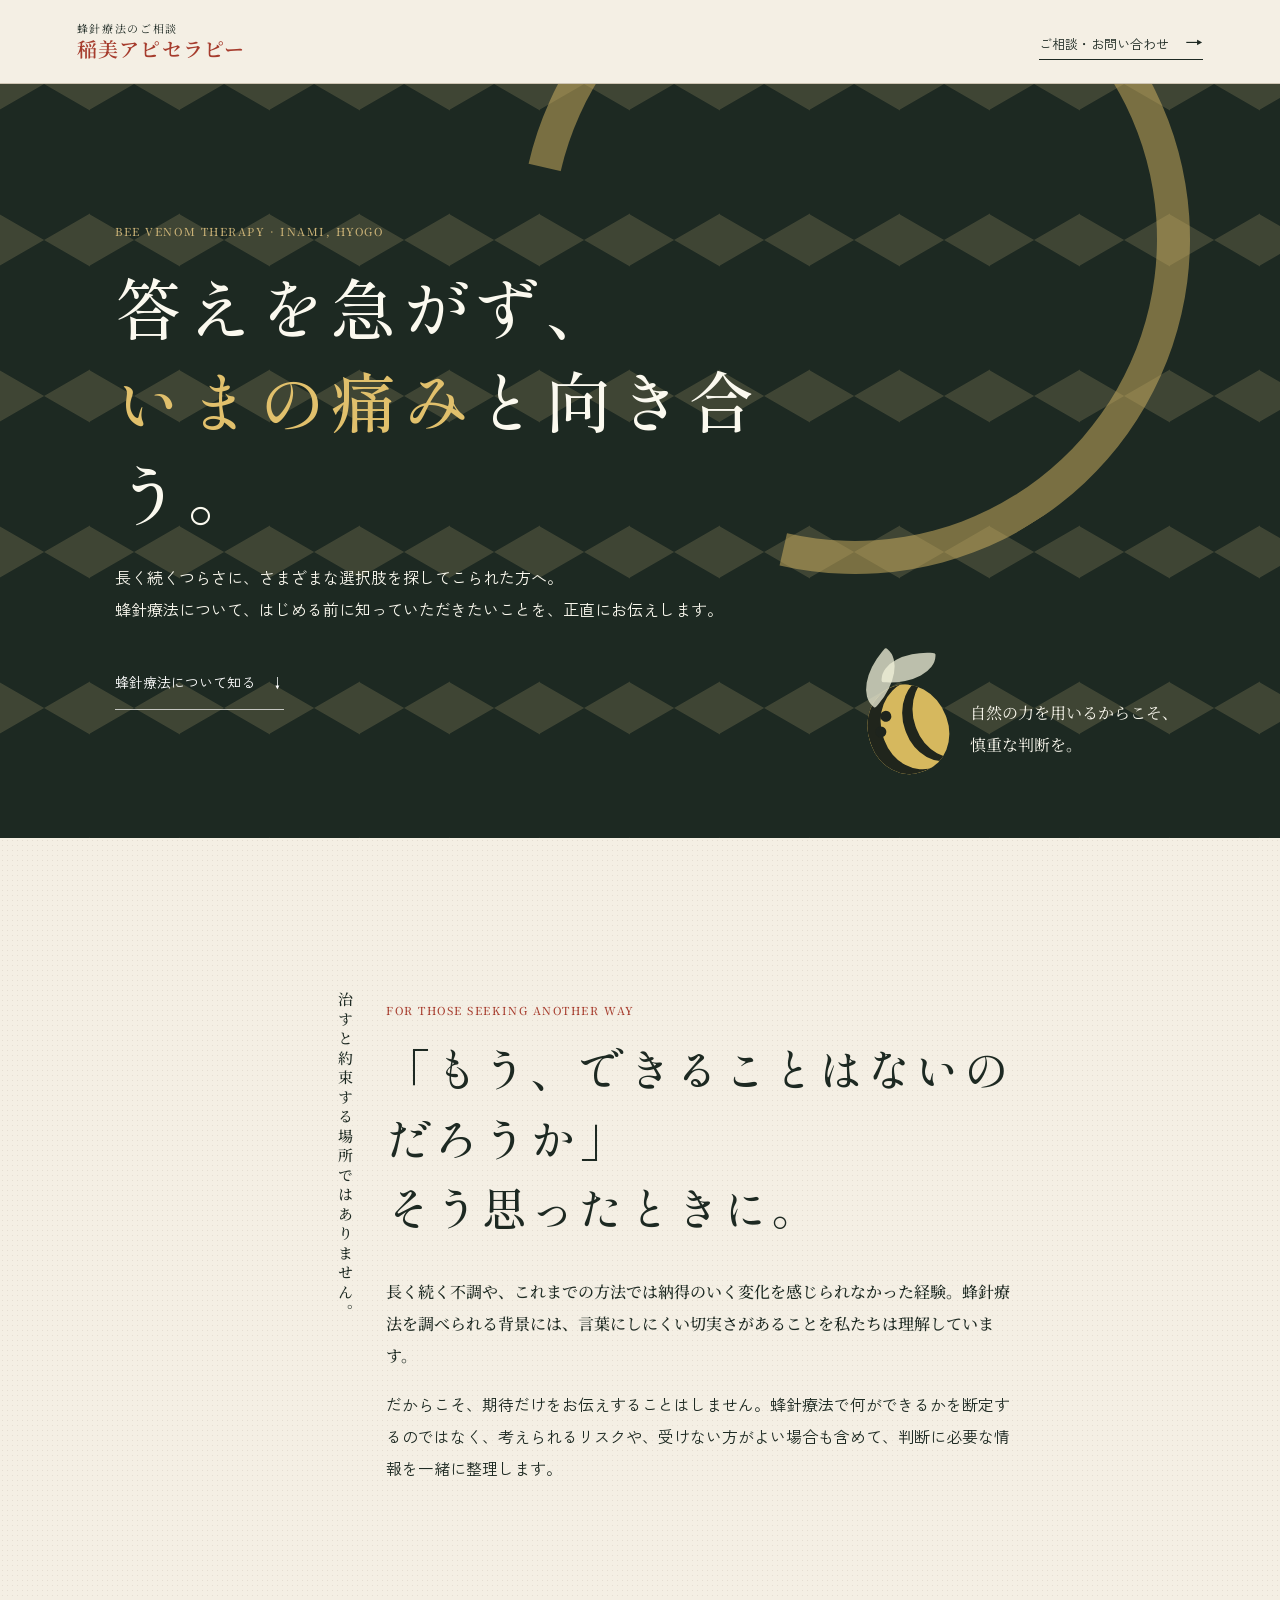
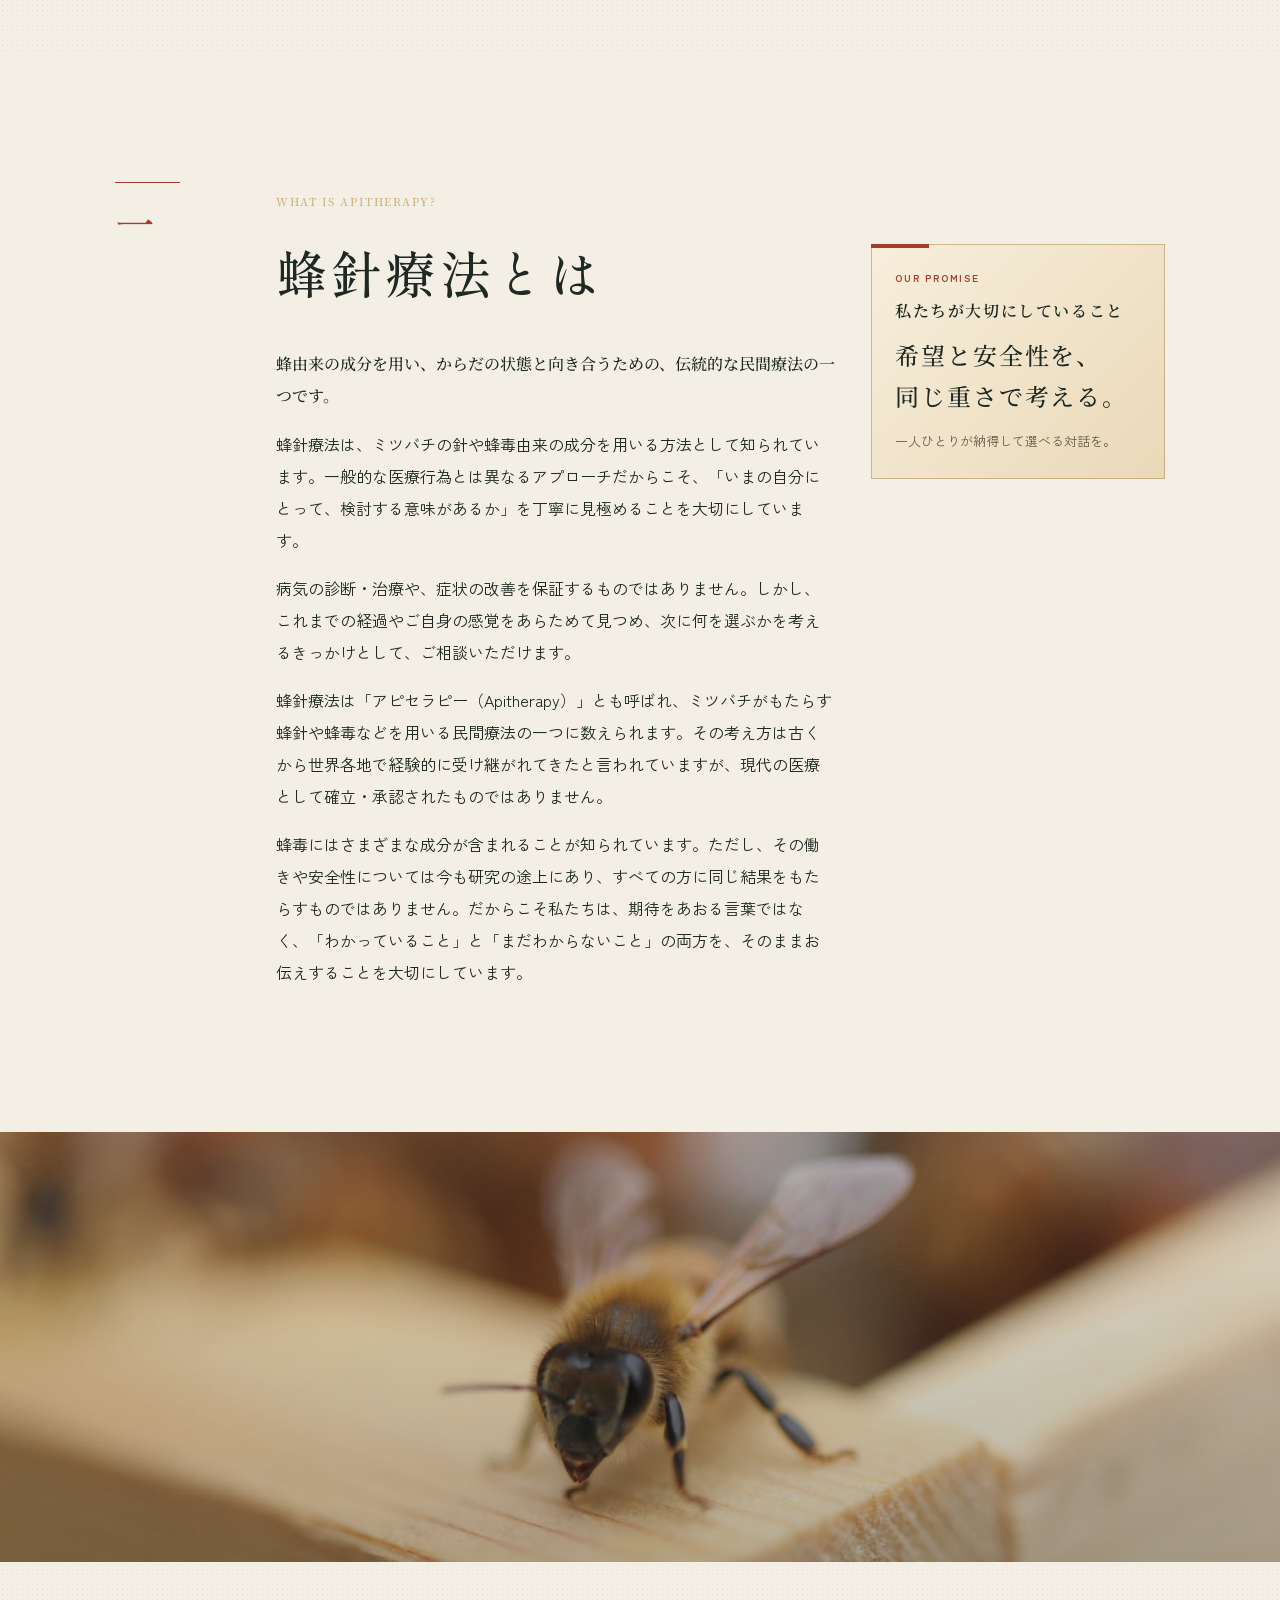
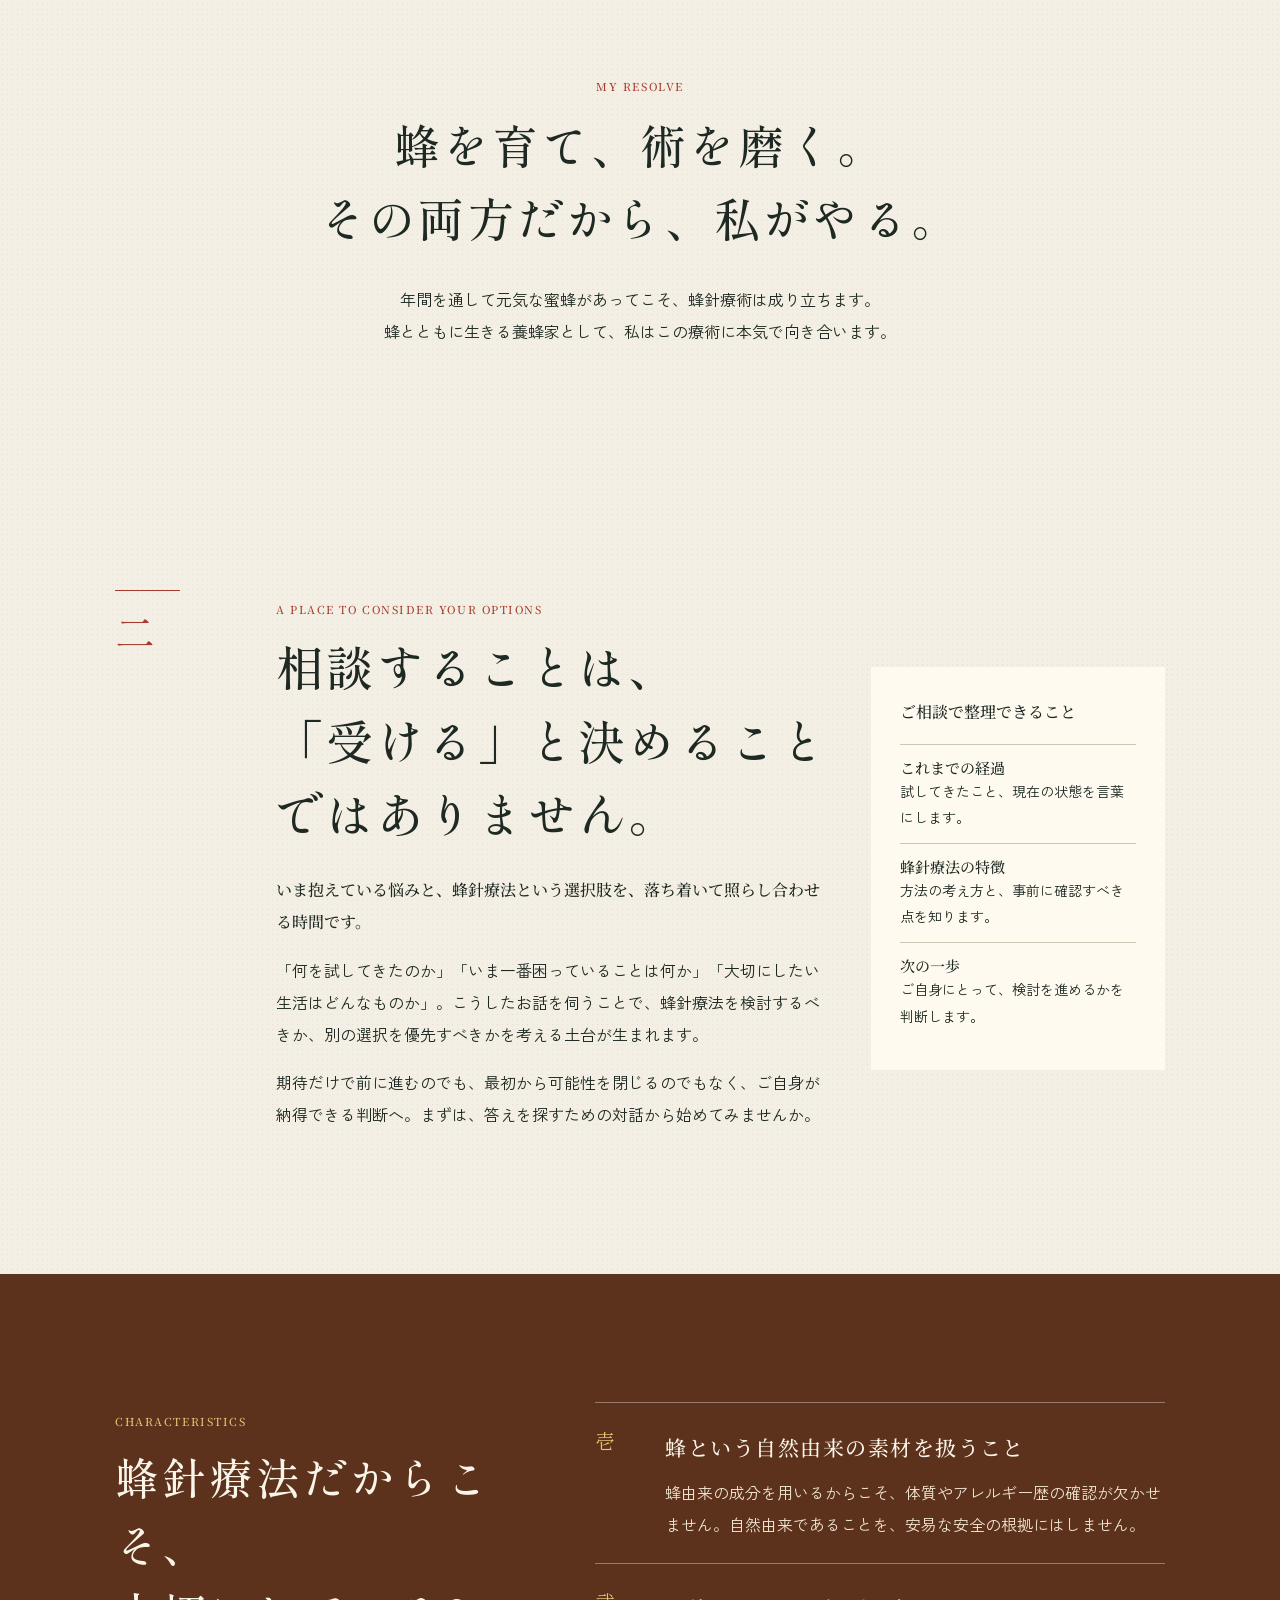
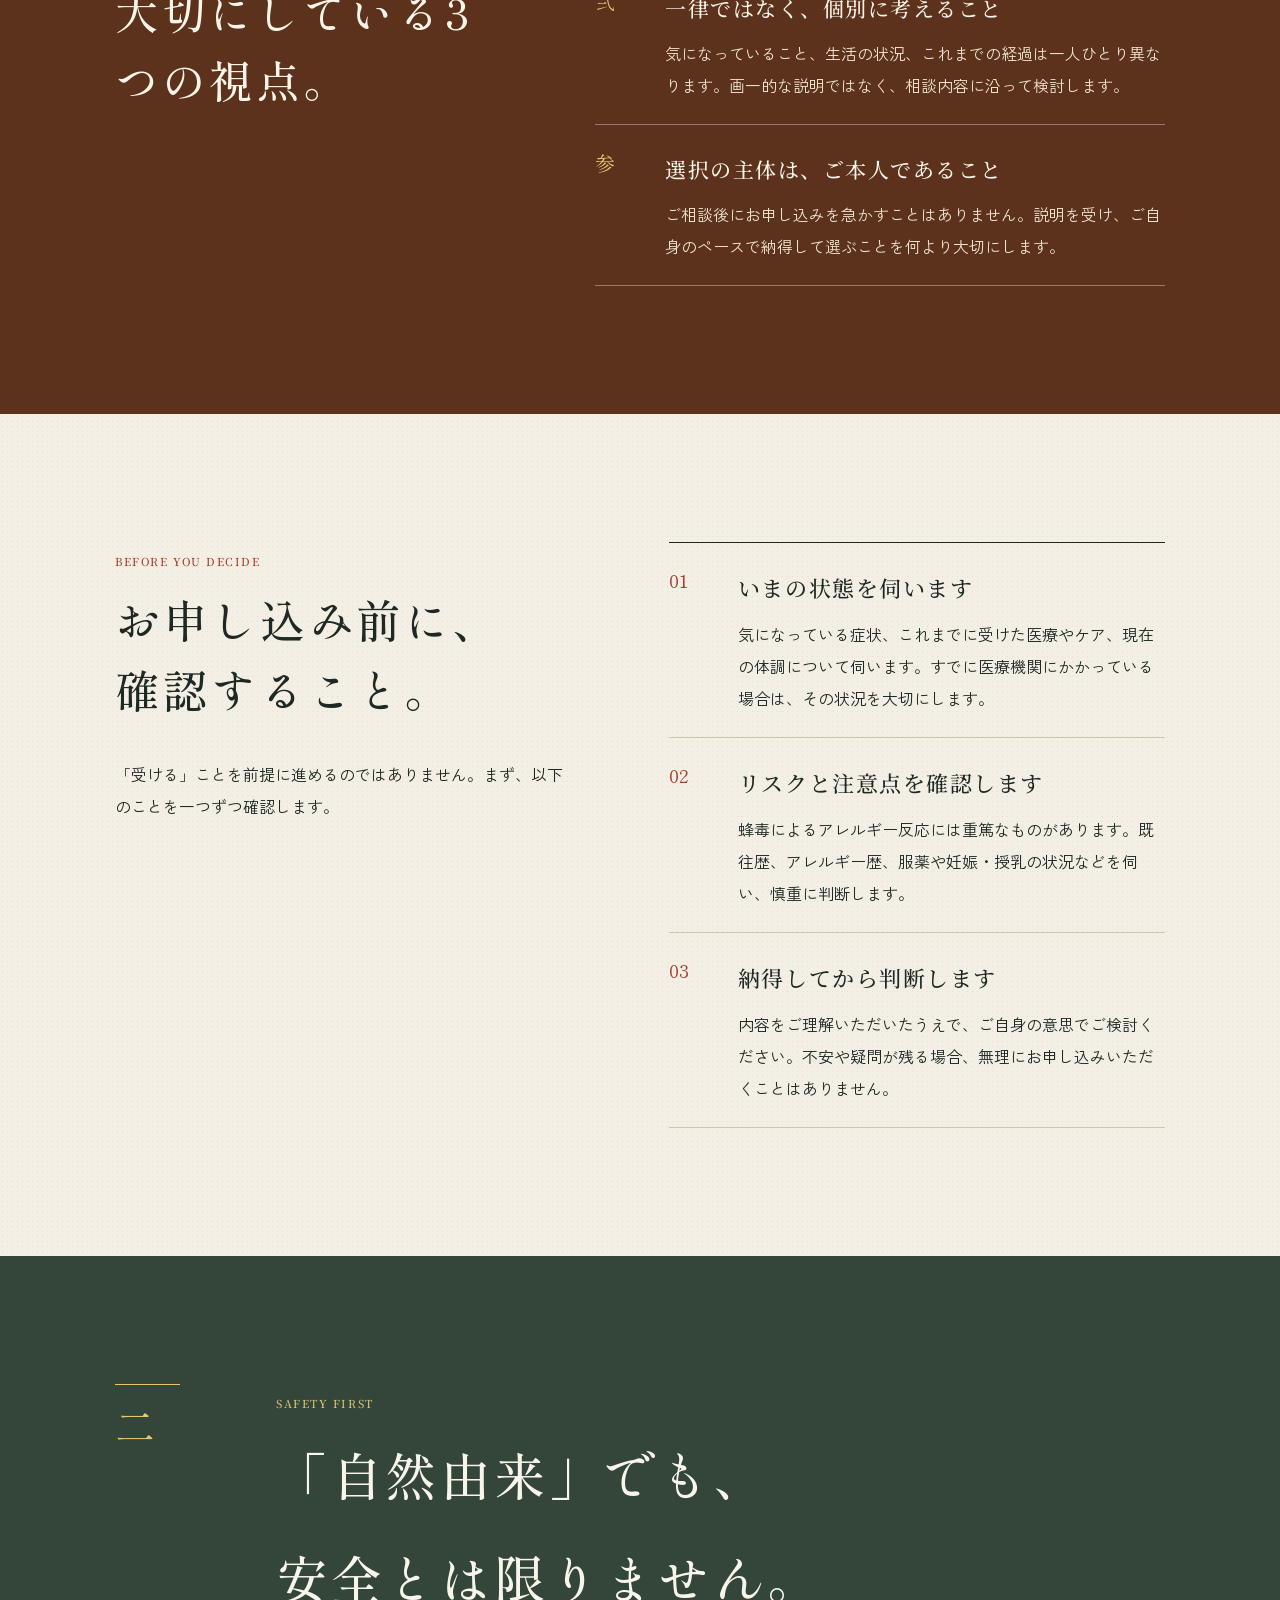
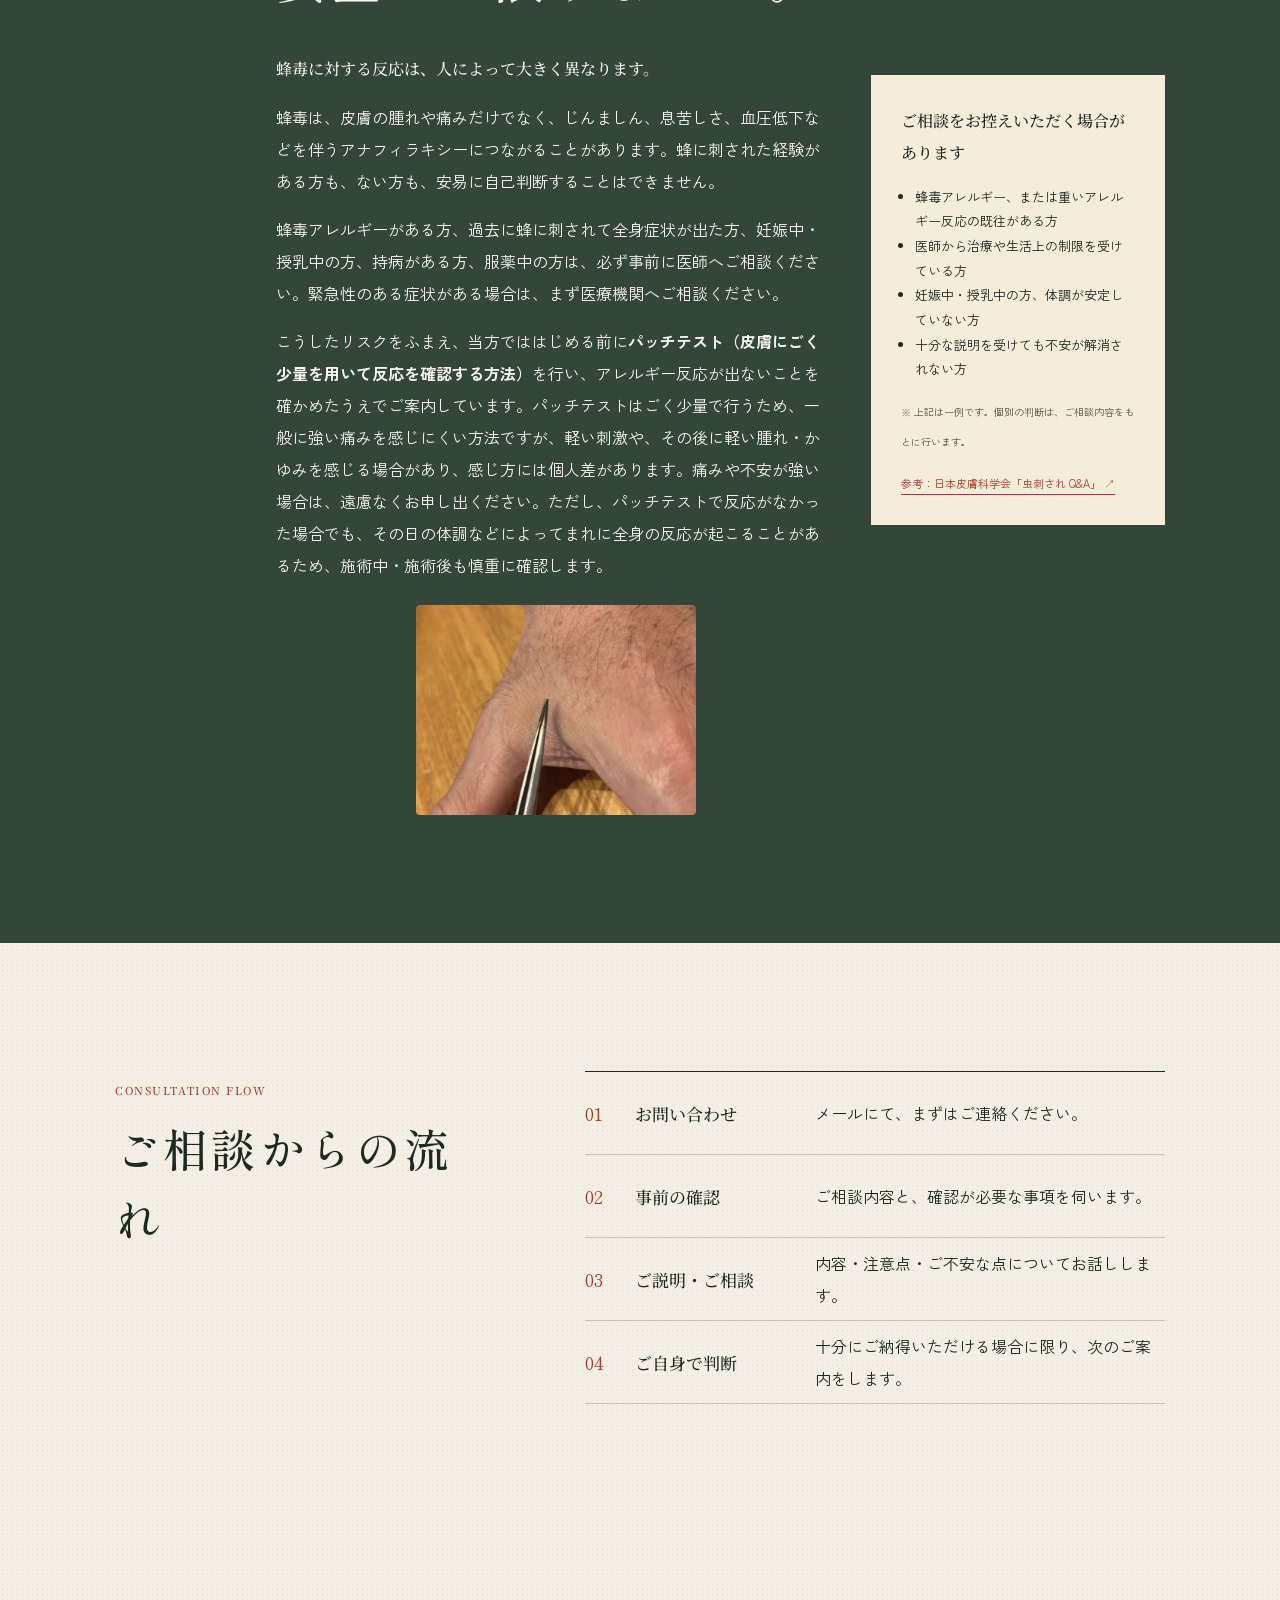
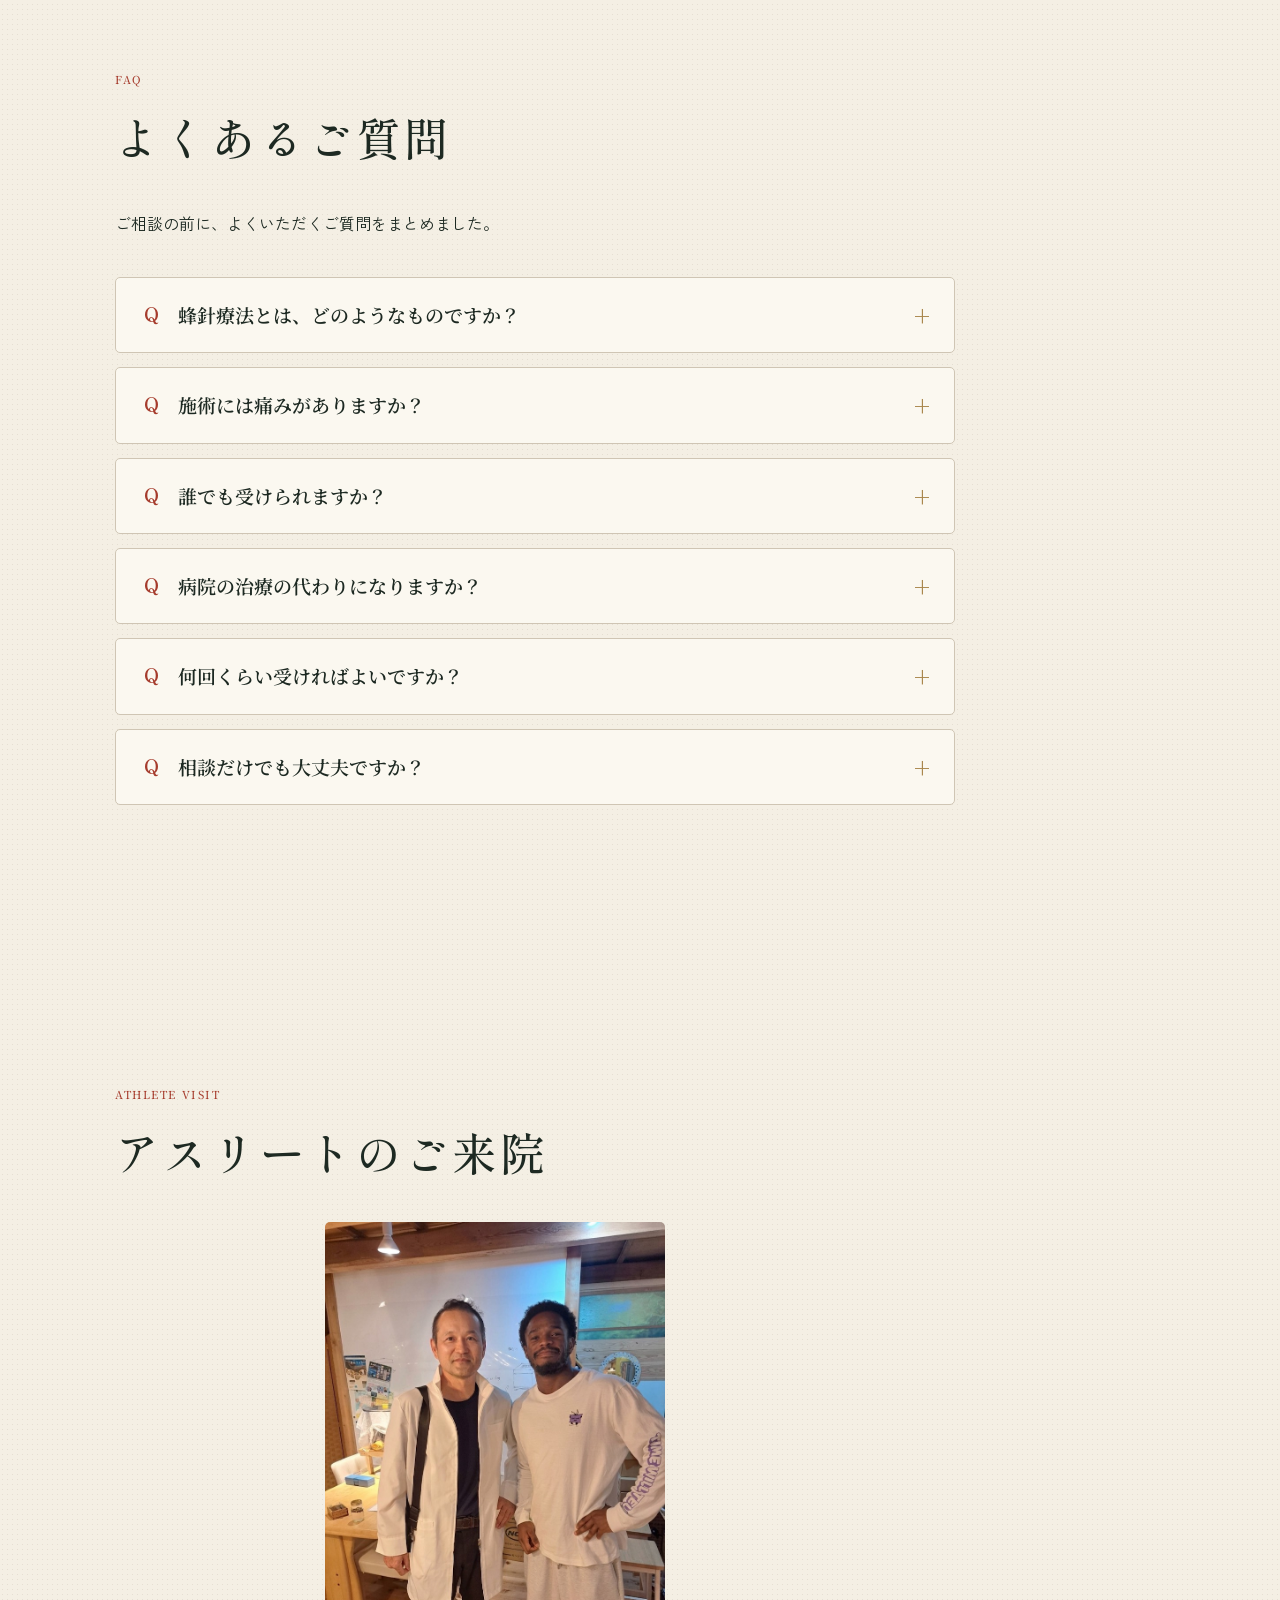
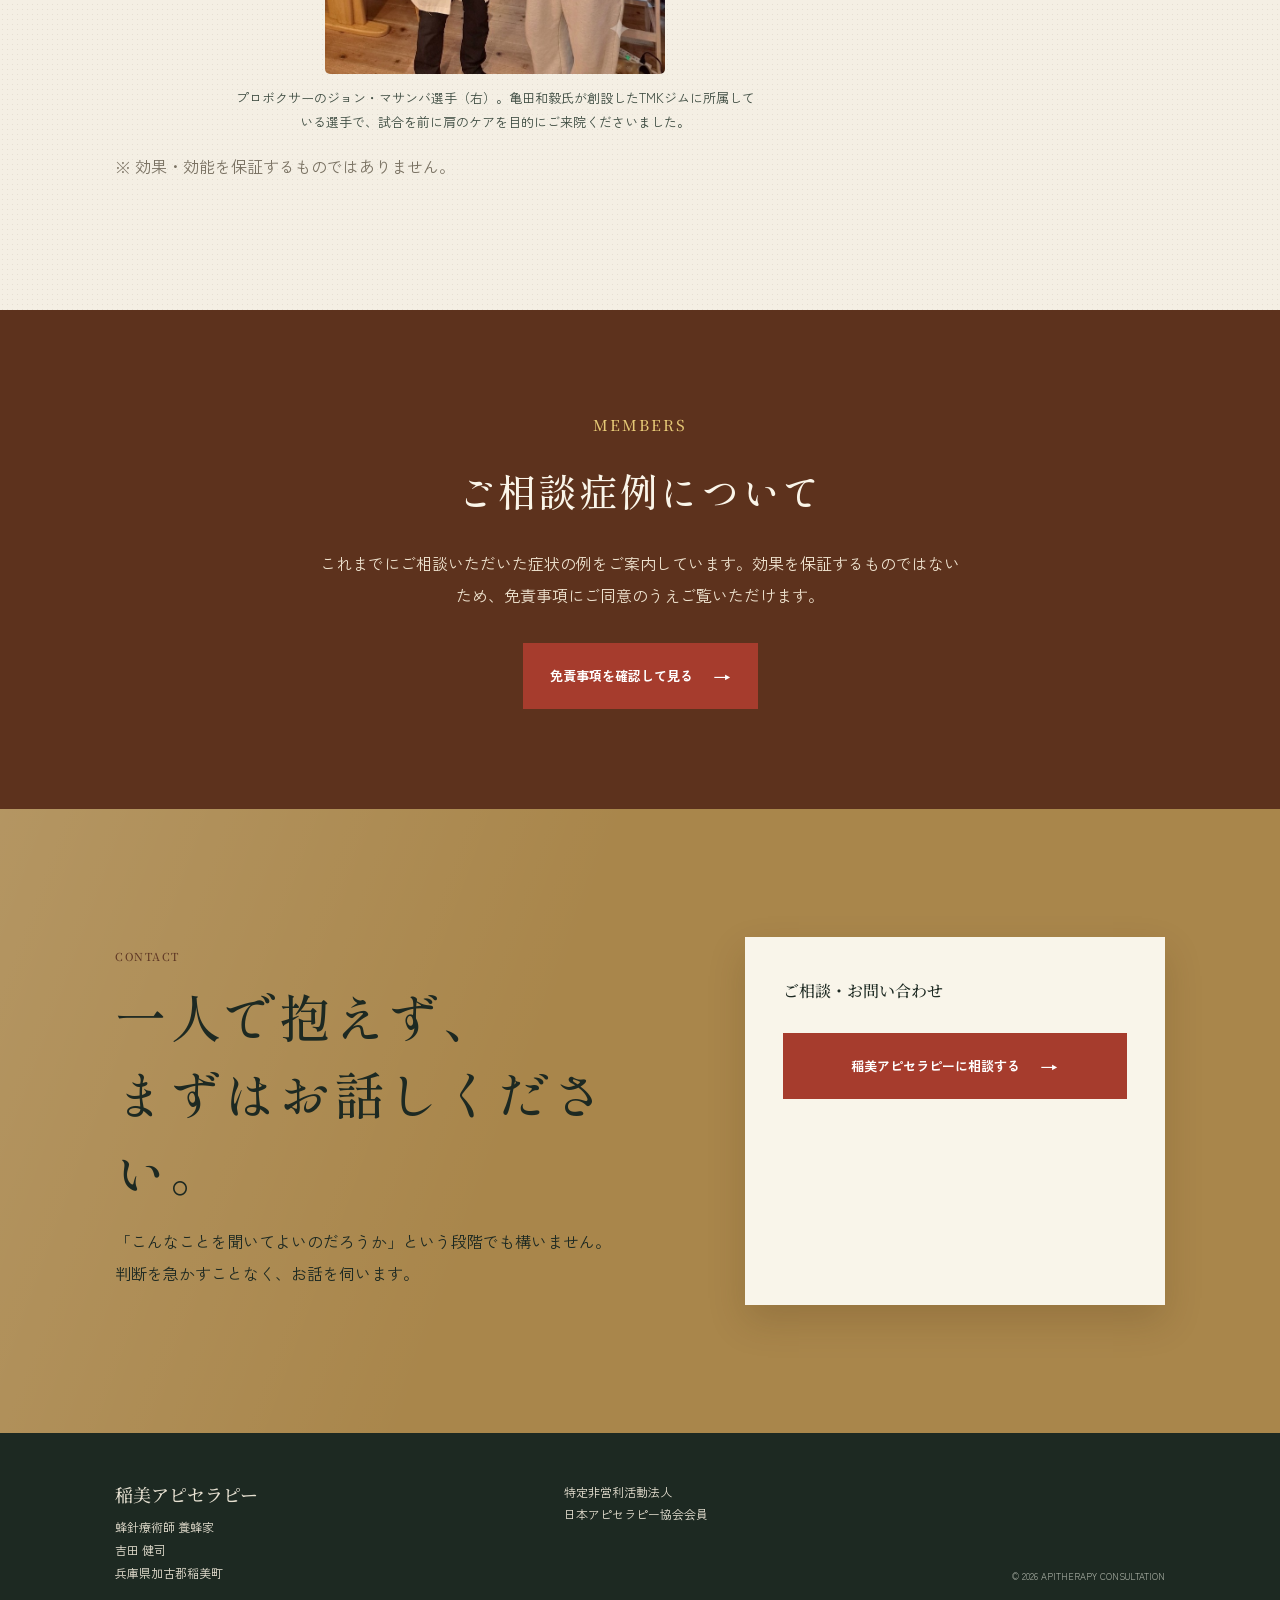
==== commit d4e63bf6: "サイト名を「アピセラピー稲美」→「稲美アピセラピー」に全ページ変更 Co-Authored-By: Claude Opus 4.8 <noreply@anthropic.com>" ====
--- a/index.html
+++ b/index.html
@@ -2,8 +2,8 @@
 <html lang="ja">
   <head>
     <meta charset="UTF-8" /><meta name="viewport" content="width=device-width, initial-scale=1.0" />
-    <title>アピセラピー稲美｜蜂針療法のご相談（兵庫県稲美町）</title>
-    <meta name="description" content="兵庫県加古郡稲美町の「アピセラピー稲美」。蜂針療法（アピセラピー）について、はじめる前に知っておきたい注意点・安全性・リスクまで正直にご案内します。まずはお気軽にご相談ください。" />
+    <title>稲美アピセラピー｜蜂針療法のご相談（兵庫県稲美町）</title>
+    <meta name="description" content="兵庫県加古郡稲美町の「稲美アピセラピー」。蜂針療法（アピセラピー）について、はじめる前に知っておきたい注意点・安全性・リスクまで正直にご案内します。まずはお気軽にご相談ください。" />
     <meta name="robots" content="index, follow" />
     <meta name="google-site-verification" content="mCQTs2Fq7RGVQ4mFXQXhpBmt2rjndBOTUgv58i0Yq2Y" />
     <meta name="theme-color" content="#1d2922" />
@@ -14,8 +14,8 @@
 
     <!-- Open Graph（Facebook・LINE等のシェア表示用） -->
     <meta property="og:type" content="website" />
-    <meta property="og:site_name" content="アピセラピー稲美" />
-    <meta property="og:title" content="アピセラピー稲美｜蜂針療法のご相談" />
+    <meta property="og:site_name" content="稲美アピセラピー" />
+    <meta property="og:title" content="稲美アピセラピー｜蜂針療法のご相談" />
     <meta property="og:description" content="兵庫県加古郡稲美町。蜂針療法について、注意点・安全性・リスクまで正直にご案内します。まずはご相談ください。" />
     <meta property="og:url" content="https://nsmtysak.github.io/apitherapy-consultation/" />
     <meta property="og:locale" content="ja_JP" />
@@ -23,7 +23,7 @@
 
     <!-- Twitter Card -->
     <meta name="twitter:card" content="summary" />
-    <meta name="twitter:title" content="アピセラピー稲美｜蜂針療法のご相談" />
+    <meta name="twitter:title" content="稲美アピセラピー｜蜂針療法のご相談" />
     <meta name="twitter:description" content="兵庫県加古郡稲美町。蜂針療法について、注意点・安全性・リスクまで正直にご案内します。" />
 
     <!-- 絵文字 favicon（ブラウザタブのアイコン） -->
@@ -34,8 +34,8 @@
     {
       "@context": "https://schema.org",
       "@type": "LocalBusiness",
-      "name": "アピセラピー稲美",
-      "alternateName": "蜂針療法のご相談 アピセラピー稲美",
+      "name": "稲美アピセラピー",
+      "alternateName": "蜂針療法のご相談 稲美アピセラピー",
       "description": "兵庫県加古郡稲美町。蜂針療法（アピセラピー）について、注意点・安全性・リスクを含め、検討前のご相談を丁寧に承ります。",
       "url": "https://nsmtysak.github.io/apitherapy-consultation/",
       "email": "jitianjiansi509@gmail.com",
@@ -53,7 +53,7 @@
     <link rel="stylesheet" href="styles.css?v=3" />
   </head>
   <body>
-    <header class="site-header"><a class="brand" href="#top"><small>蜂針療法のご相談</small><b>アピセラピー稲美</b></a><a class="header-cta" href="#contact">ご相談・お問い合わせ <b>→</b></a></header>
+    <header class="site-header"><a class="brand" href="#top"><small>蜂針療法のご相談</small><b>稲美アピセラピー</b></a><a class="header-cta" href="#contact">ご相談・お問い合わせ <b>→</b></a></header>
     <main id="top">
       <section class="hero">
         <div class="enso" aria-hidden="true"></div>
@@ -97,9 +97,9 @@
 
       <section class="members-link"><div><p class="kicker red">MEMBERS</p><h2>ご相談症例について</h2><p>これまでにご相談いただいた症状の例をご案内しています。効果を保証するものではないため、免責事項にご同意のうえご覧いただけます。</p><a class="button" href="disclaimer.html">免責事項を確認して見る <span>→</span></a></div></section>
 
-      <section class="contact" id="contact"><div><p class="kicker">CONTACT</p><h2>一人で抱えず、<br />まずはお話しください。</h2><p>「こんなことを聞いてよいのだろうか」という段階でも構いません。<br />判断を急かすことなく、お話を伺います。</p></div><div class="contact-card"><p>ご相談・お問い合わせ</p><a class="button" href="contact-disclaimer.html">アピセラピー稲美に相談する <span>→</span></a></div></section>
+      <section class="contact" id="contact"><div><p class="kicker">CONTACT</p><h2>一人で抱えず、<br />まずはお話しください。</h2><p>「こんなことを聞いてよいのだろうか」という段階でも構いません。<br />判断を急かすことなく、お話を伺います。</p></div><div class="contact-card"><p>ご相談・お問い合わせ</p><a class="button" href="contact-disclaimer.html">稲美アピセラピーに相談する <span>→</span></a></div></section>
     </main>
-    <footer><div><strong>アピセラピー稲美</strong><p>蜂針療術師 養蜂家<br />吉田 健司<br />兵庫県加古郡稲美町</p></div><div>特定非営利活動法人<br />日本アピセラピー協会会員</div><small>© <span id="year"></span> APITHERAPY CONSULTATION</small></footer>
+    <footer><div><strong>稲美アピセラピー</strong><p>蜂針療術師 養蜂家<br />吉田 健司<br />兵庫県加古郡稲美町</p></div><div>特定非営利活動法人<br />日本アピセラピー協会会員</div><small>© <span id="year"></span> APITHERAPY CONSULTATION</small></footer>
     <style>
       .possibility{padding:clamp(75px,10vw,145px) clamp(25px,9vw,150px);display:grid;grid-template-columns:12% minmax(0,1fr) 28%;gap:35px}.possibility h2{font-size:clamp(31px,3.7vw,53px);line-height:1.55;margin:12px 0 25px}.possibility-copy{max-width:690px}.consult-gain{align-self:center;background:#fffaf0;padding:29px}.consult-gain>p{font:500 17px "Noto Serif JP";margin:0 0 16px}.consult-gain ol{list-style:none;padding:0;margin:0}.consult-gain li{border-top:1px solid var(--line);padding:12px 0;display:grid}.consult-gain b{font:500 15px "Noto Serif JP"}.consult-gain span{font-size:12px;line-height:1.8}.characteristics{background:#5d321d;color:#faf5e9;padding:clamp(75px,10vw,135px) clamp(25px,9vw,150px);display:grid;grid-template-columns:36% 1fr;gap:8vw}.characteristics .kicker{color:#e5c876}.characteristics h2{font-size:clamp(30px,3.4vw,48px);line-height:1.55;margin:14px 0}.characteristic-list{border-top:1px solid rgba(255,255,255,.35)}.characteristic-list article{display:grid;grid-template-columns:55px 1fr;column-gap:15px;border-bottom:1px solid rgba(255,255,255,.35);padding:23px 0}.characteristic-list span{grid-row:span 2;color:#e5c876;font:20px "Shippori Mincho"}.characteristic-list h3{margin:0;font-size:21px;font-family:"Noto Serif JP",serif}.characteristic-list p{grid-column:2;font-size:13px;line-height:1.95;margin:8px 0 0;color:#eee2ce}.reference{display:block;width:max-content;max-width:100%;margin-top:17px;color:var(--red);font-size:11px;text-decoration:none;border-bottom:1px solid currentColor}.line-link{background:#06c755;border-color:#06c755;color:#fff;transition:background .2s}.line-link:hover{background:#05af4b;border-color:#05af4b}@media(max-width:760px){body{font-size:14px;line-height:1.95}.site-header{position:sticky;top:0;z-index:20;padding:0 18px;background:rgba(244,239,228,.96)}.brand{font-size:15px}.brand b{font-size:16px}.brand small{font-size:9px}.header-cta{font-size:10px;white-space:nowrap}.header-cta b{margin-left:6px}.hero{min-height:calc(100svh - 70px);padding:76px 24px 42px}.hero:before{background-size:65px 113px}.hero-copy{padding-top:12px}.hero h1{font-size:clamp(37px,10.5vw,47px);line-height:1.38;margin:15px 0}.hero-copy>p:not(.kicker){font-size:13px;line-height:2}.hero .button{width:100%;margin-top:22px}.hero-aside{display:none}.enso{opacity:.65}.opening,.what,.possibility,.safety,.steps,.flow,.contact,.characteristics{grid-template-columns:1fr;gap:23px;padding-left:22px;padding-right:22px}.opening{padding-top:68px;padding-bottom:68px}.opening h2,.section-title h2,.possibility h2,.characteristics h2{font-size:29px;line-height:1.55;margin-bottom:22px}.vertical{font-size:12px}.large-copy,.lead{font-size:16px;line-height:2}.section-no{font-size:29px;width:48px}.what,.possibility,.safety{padding-top:68px;padding-bottom:68px}.what h2,.safety h2{font-size:31px}.what aside{margin-top:4px;padding-left:18px}.what aside strong{font-size:17px}.consult-gain,.safety-box{padding:23px 19px}.characteristics{padding-top:68px;padding-bottom:68px}.characteristic-list article{grid-template-columns:38px 1fr;padding:20px 0}.characteristic-list h3{font-size:18px;line-height:1.65}.characteristic-list p{font-size:12px;line-height:1.85}.steps,.flow{padding-top:68px;padding-bottom:68px}.step-list article{grid-template-columns:38px 1fr;padding:18px 0}.step-list h3{font-size:18px}.flow li{grid-template-columns:38px 1fr;align-items:start;padding:15px 0;min-height:0}.flow li span{grid-column:2;line-height:1.75}.contact{padding-top:70px;padding-bottom:70px}.contact h2{font-size:32px}.contact-card{padding:25px 20px}.contact-card .button,.line-link{min-height:53px}.contact-card .button{margin-top:18px}footer{padding:38px 22px 30px;gap:16px}.reference{white-space:normal}.button{min-height:52px}}
     </style>
